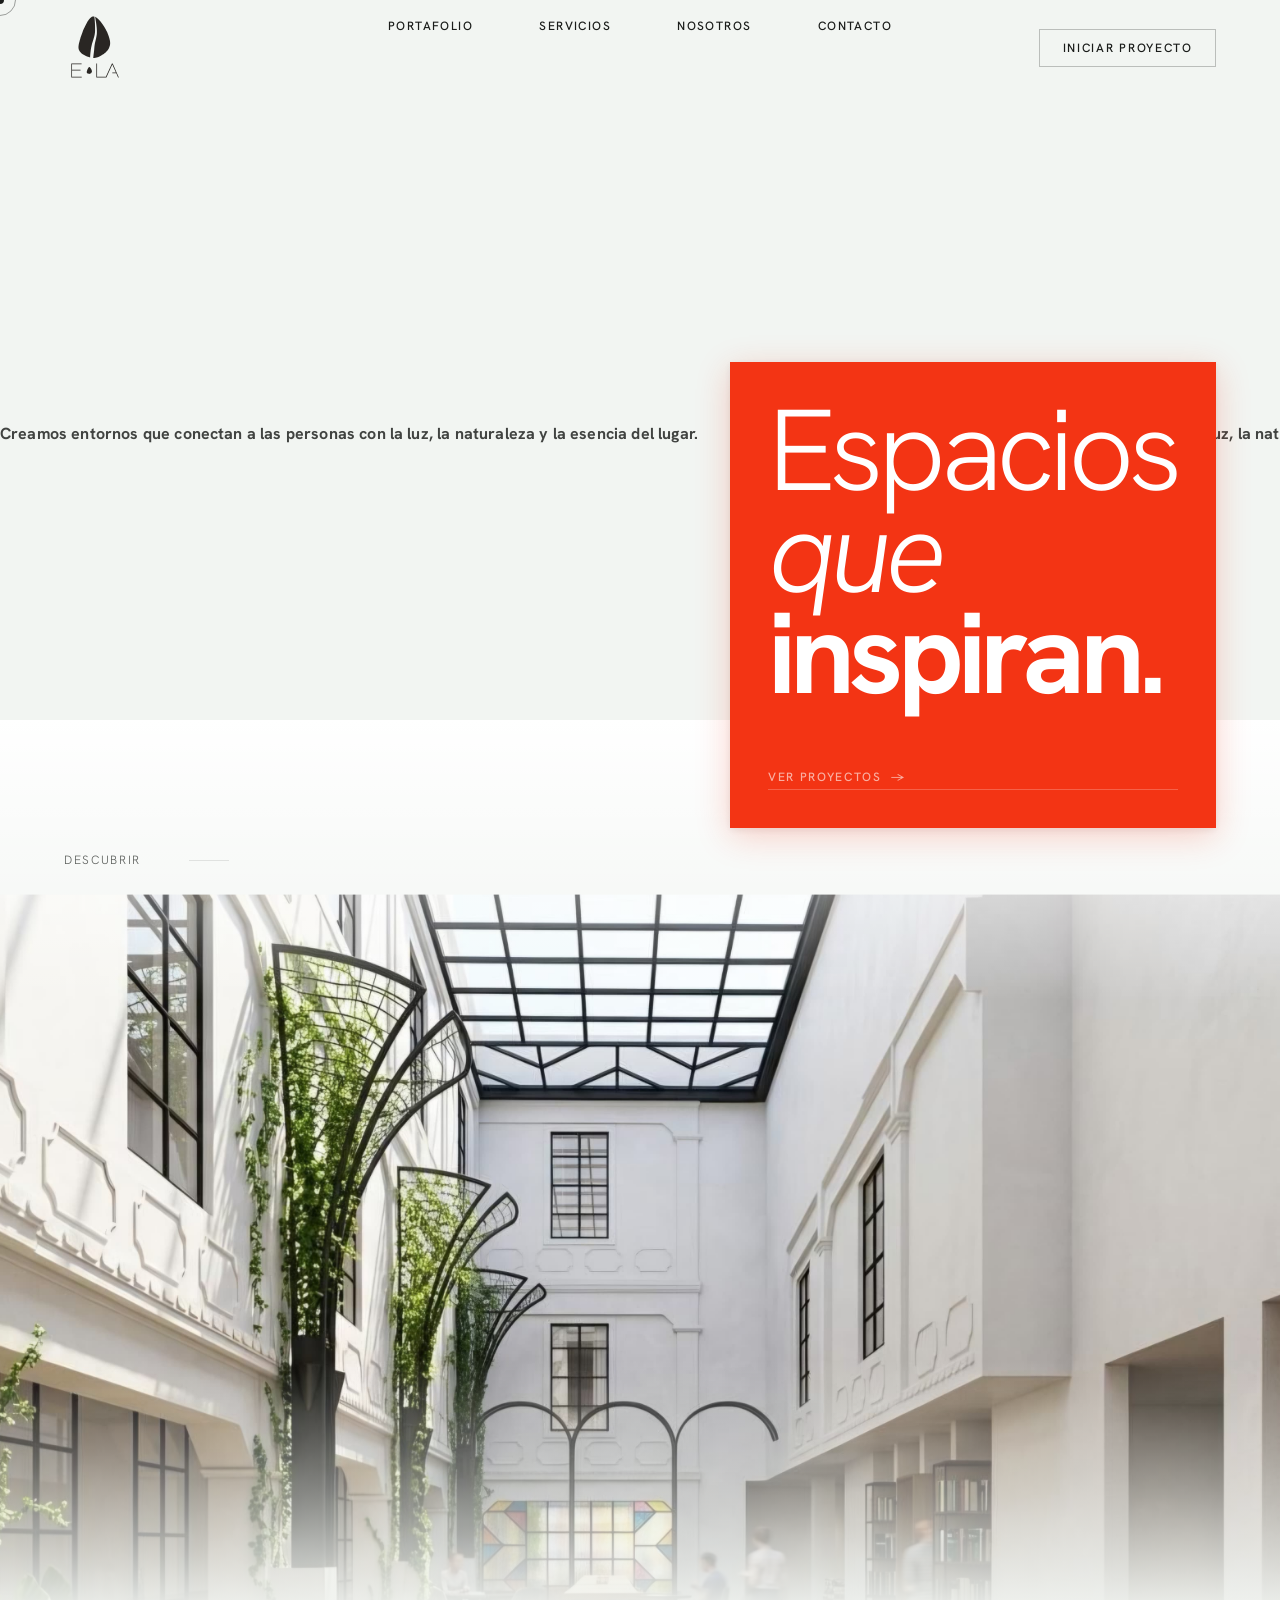
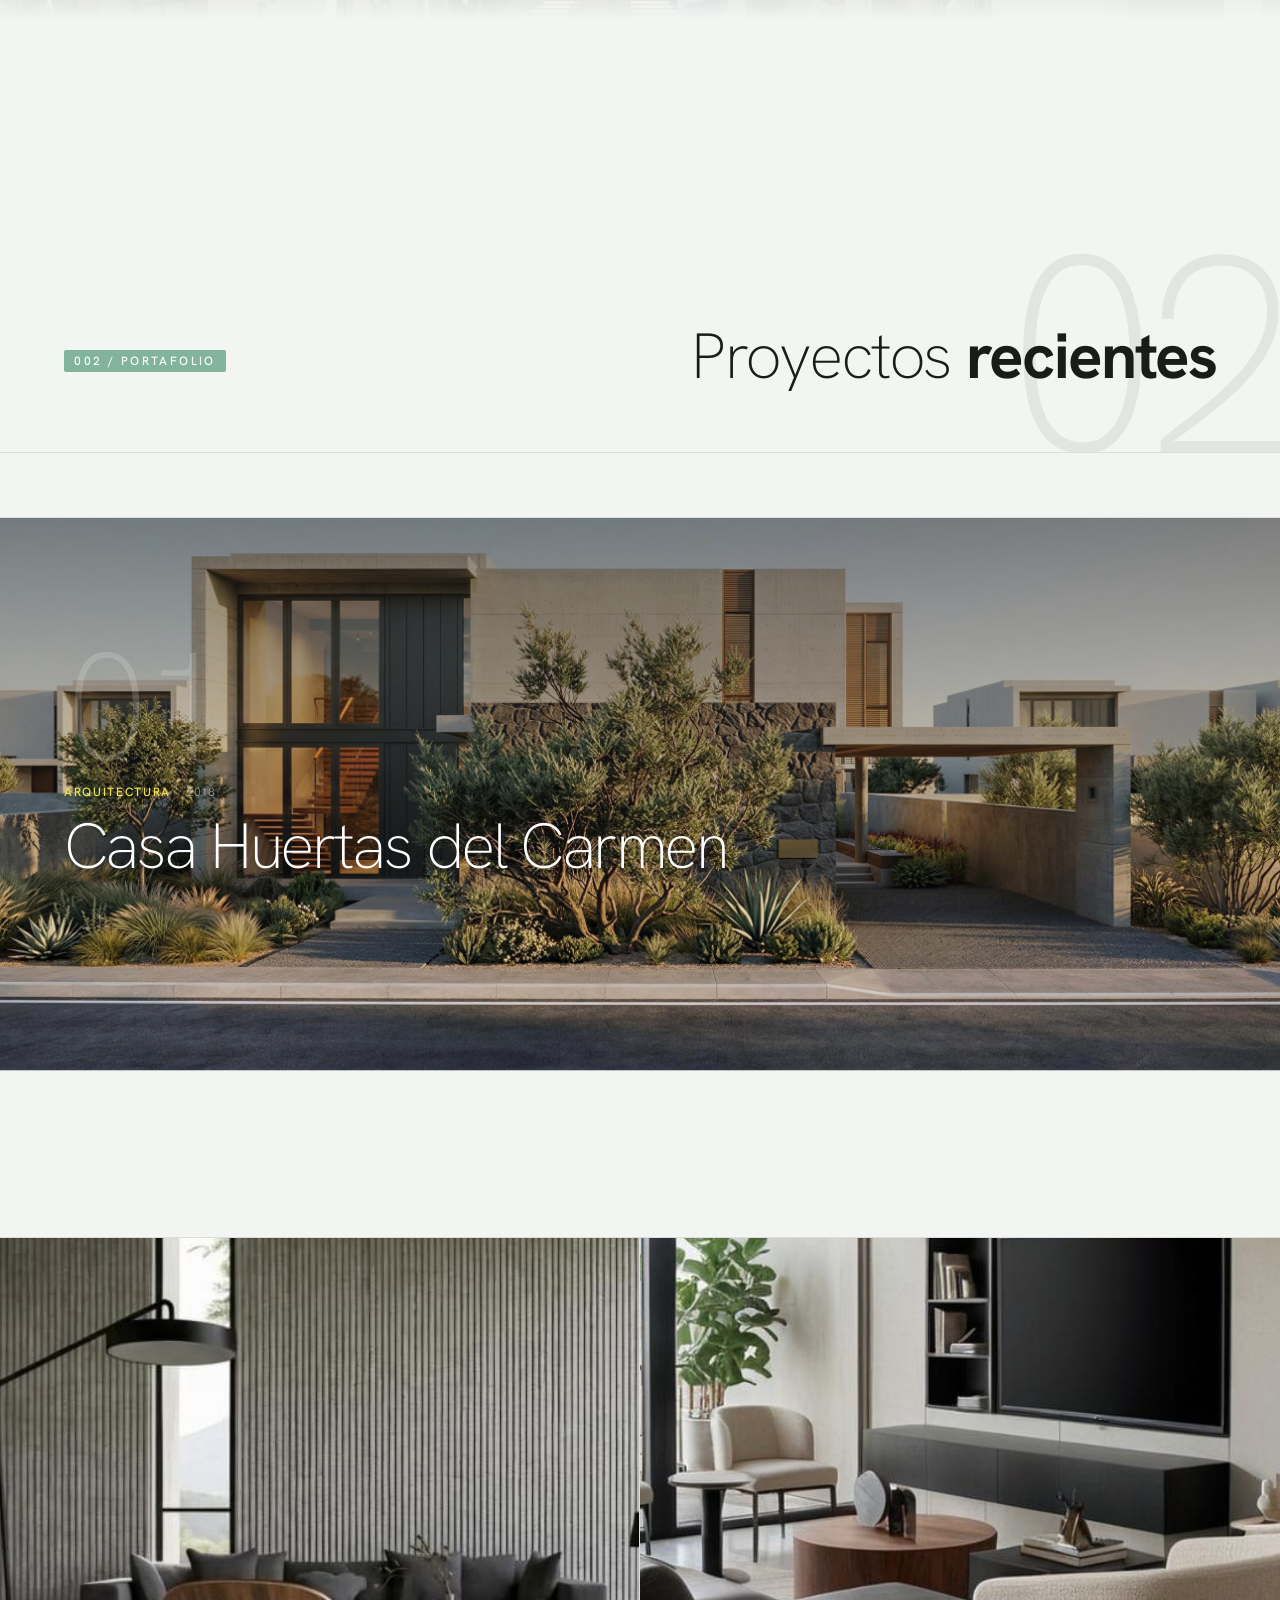
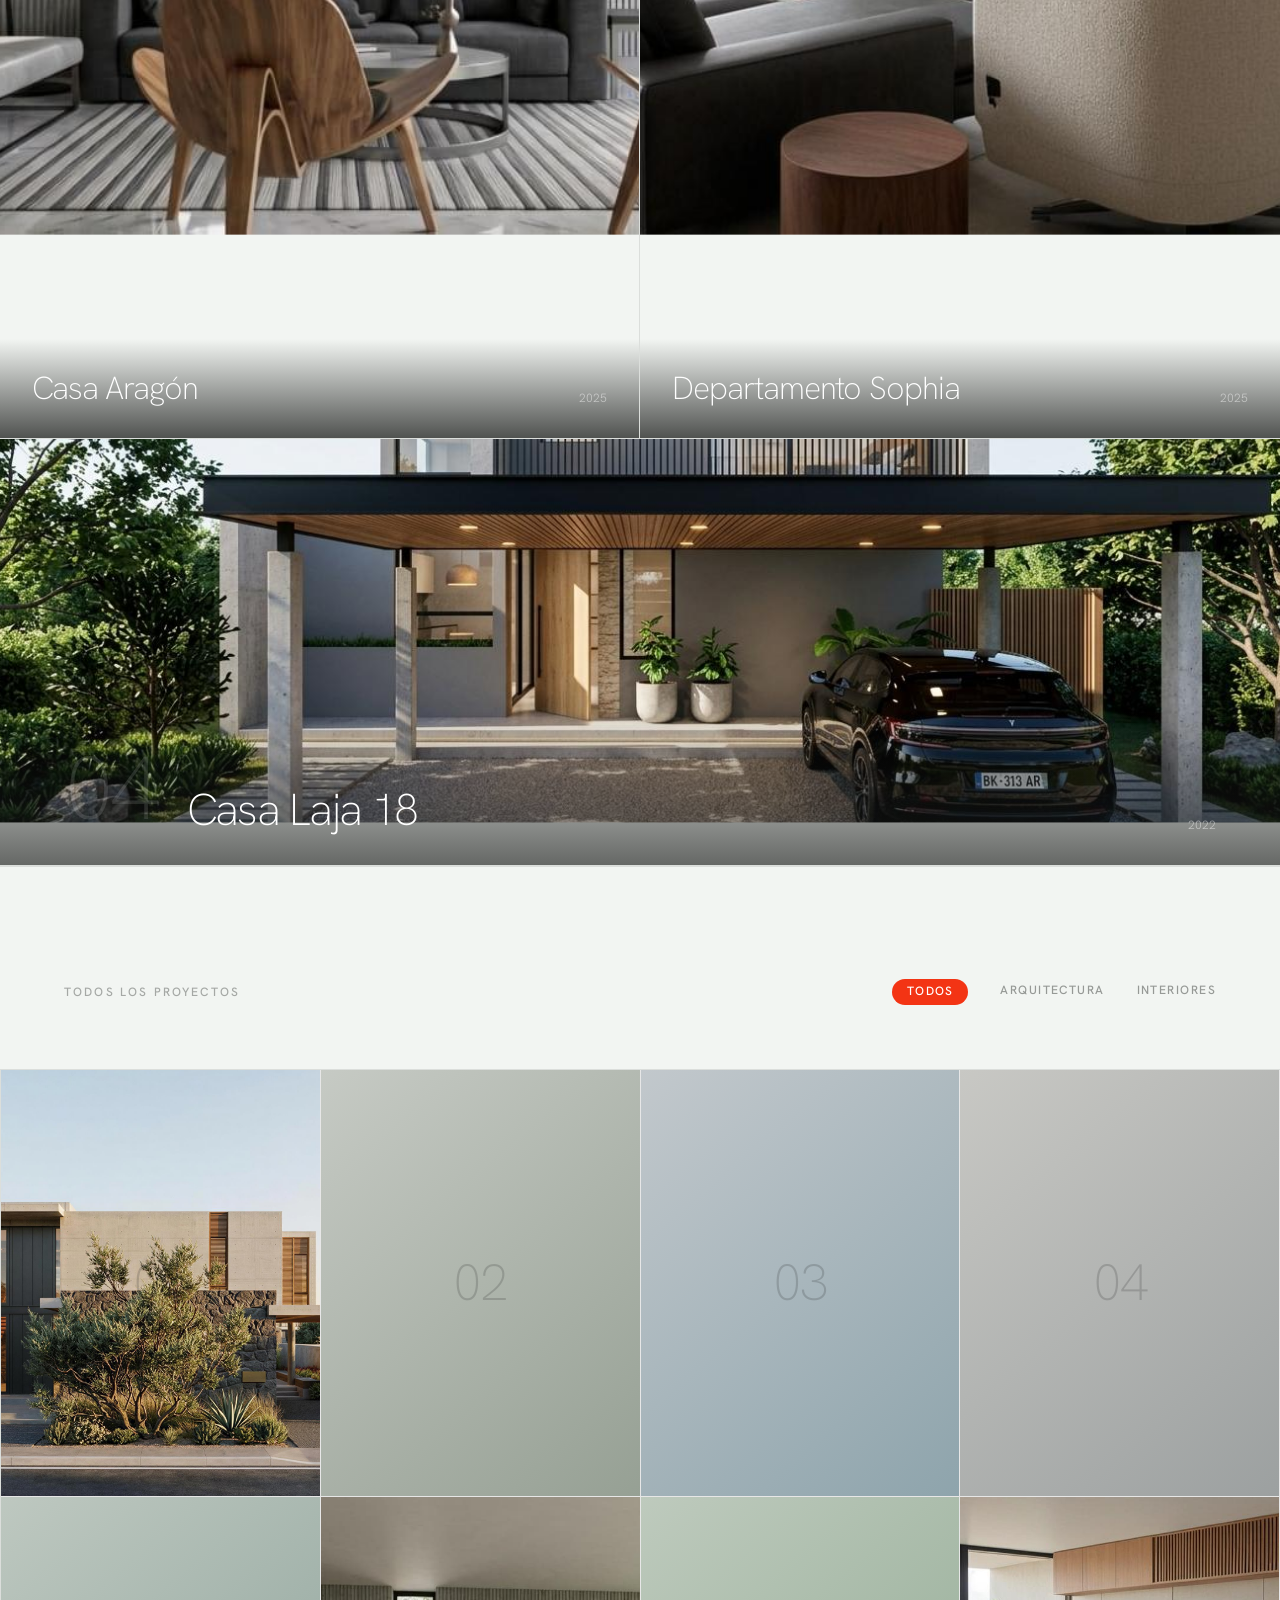
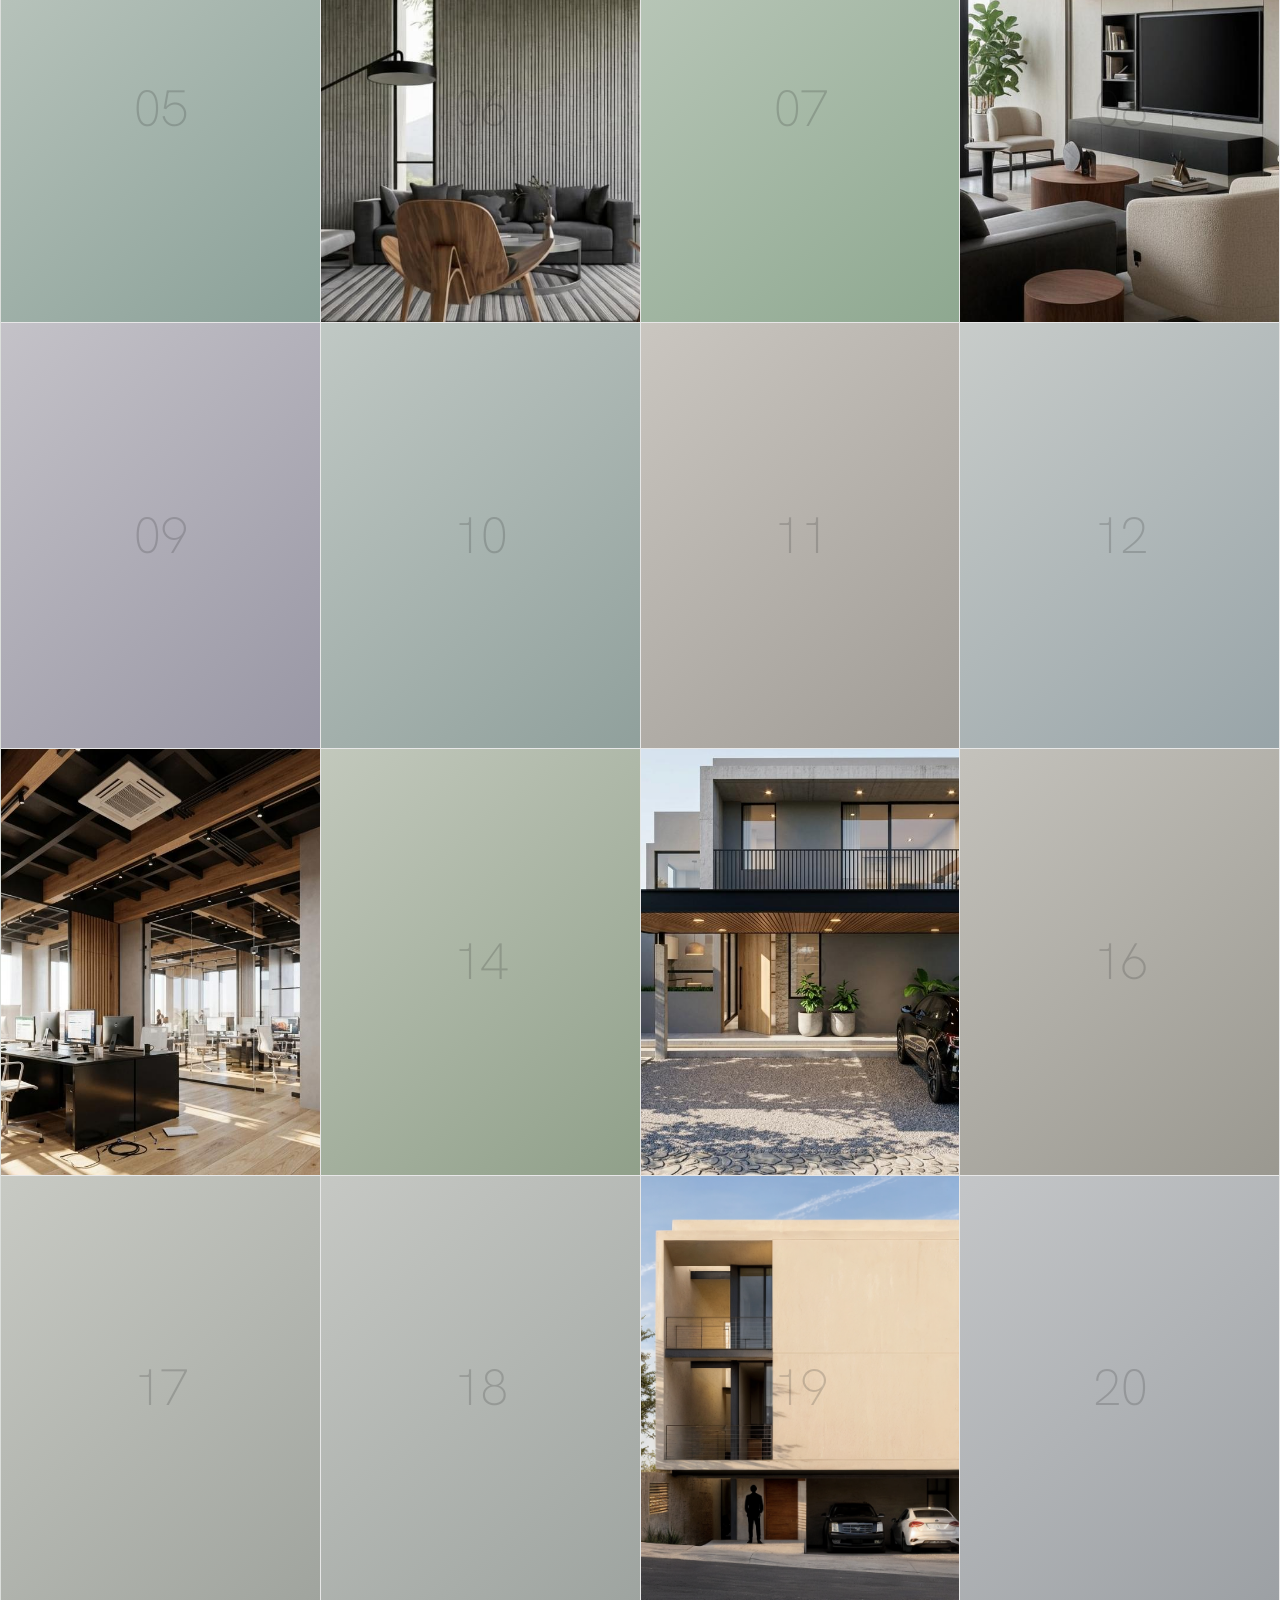
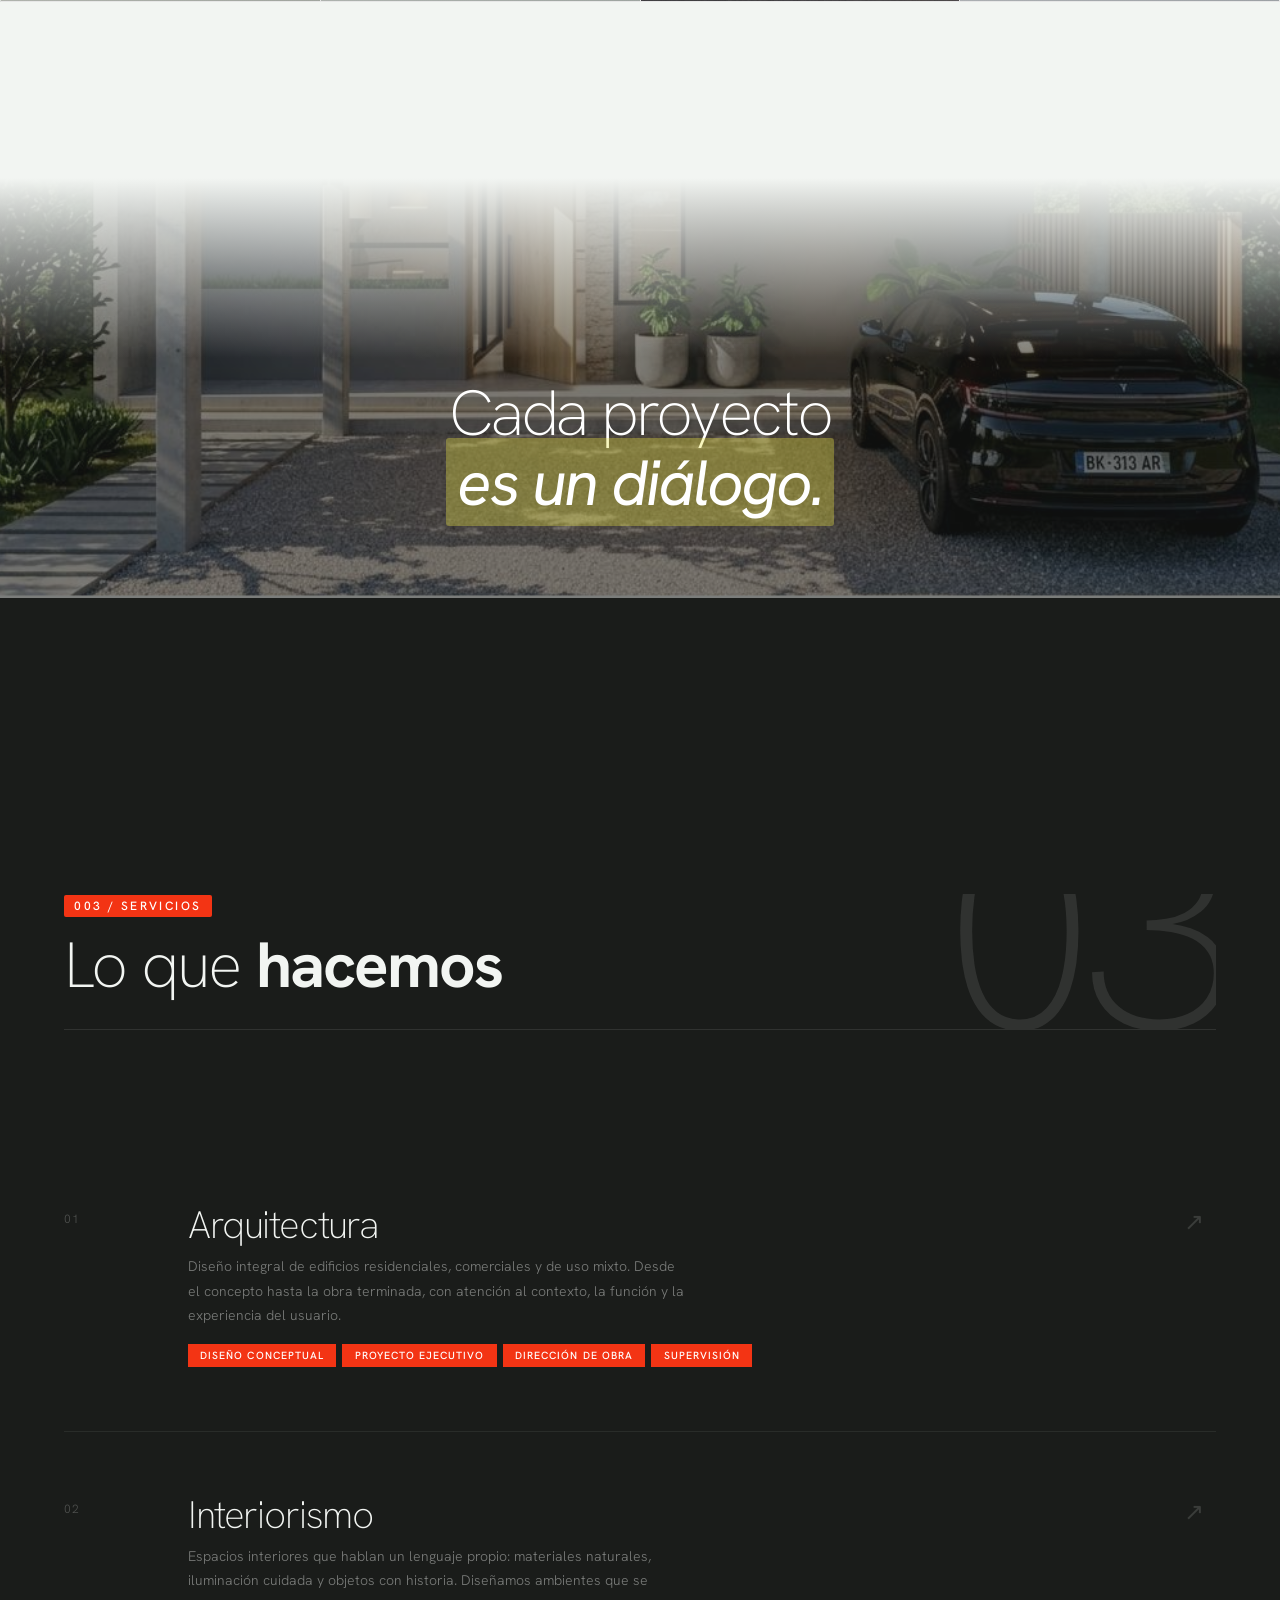
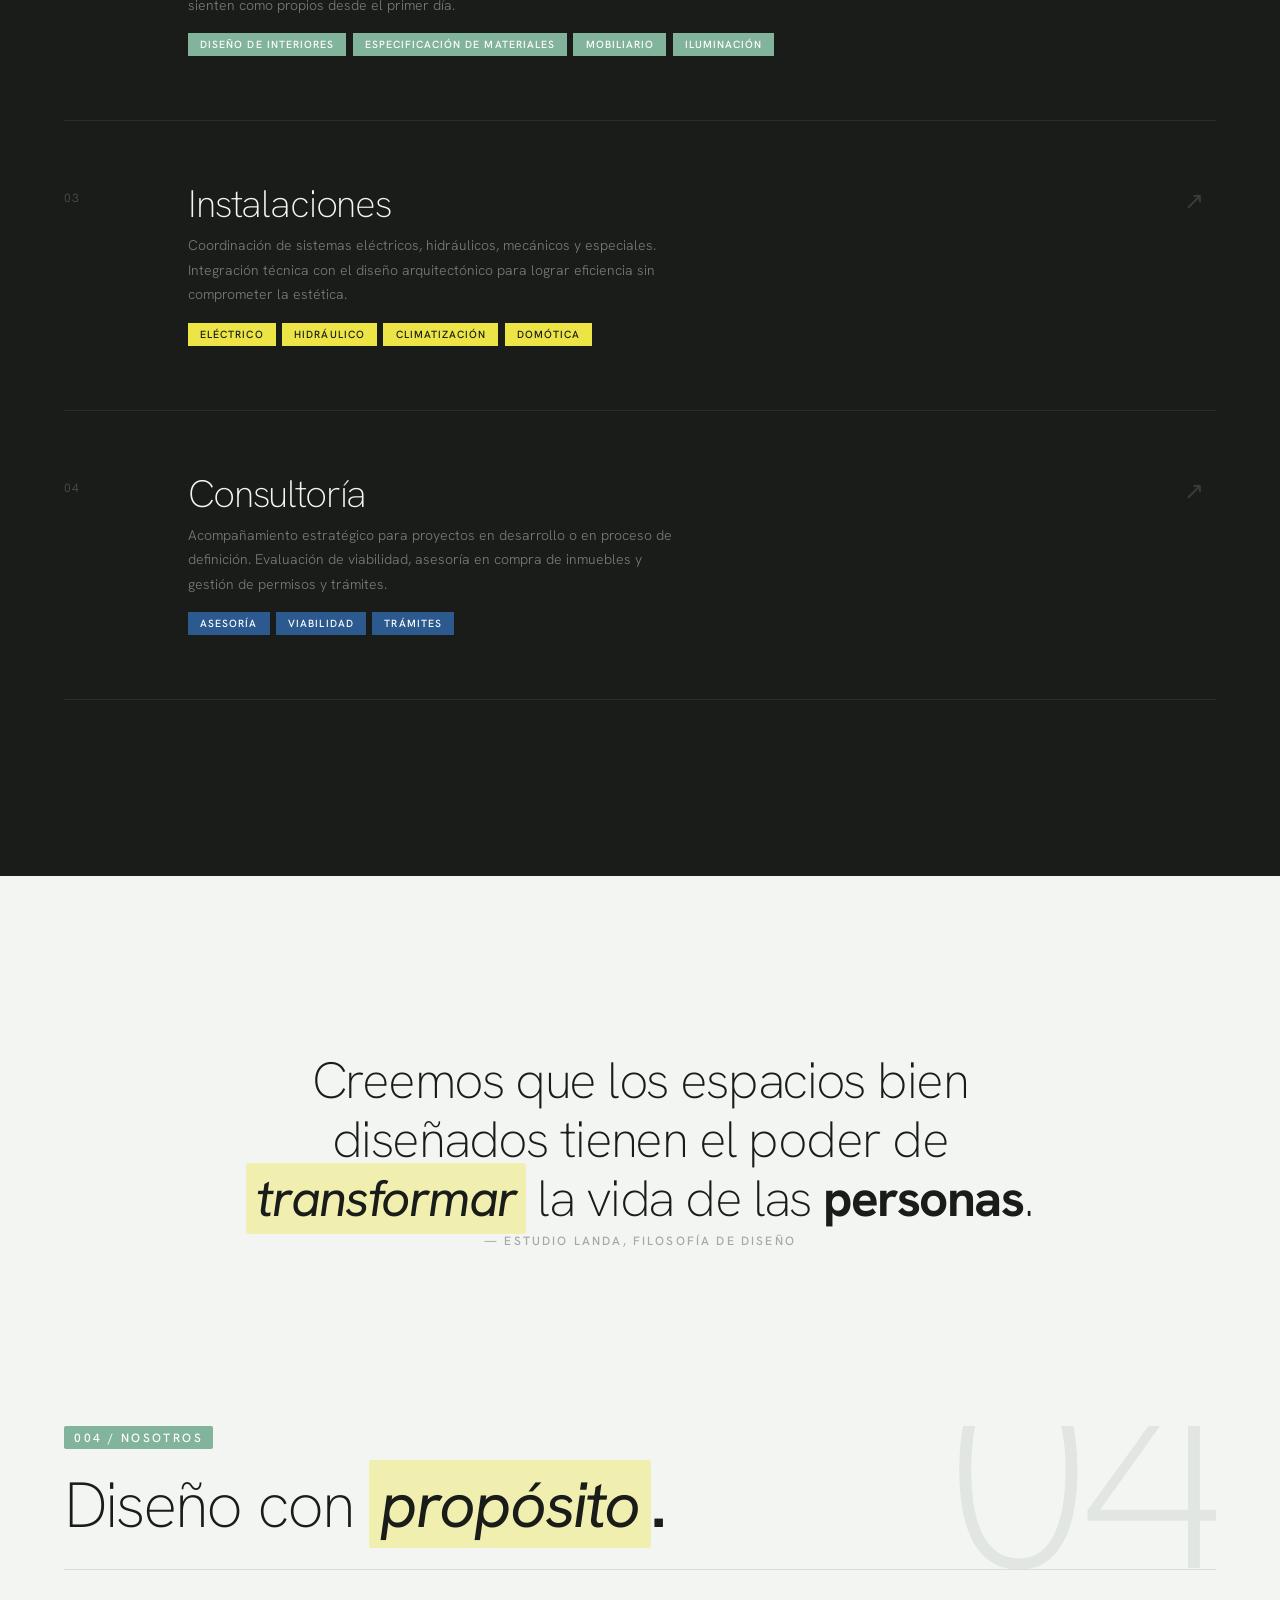
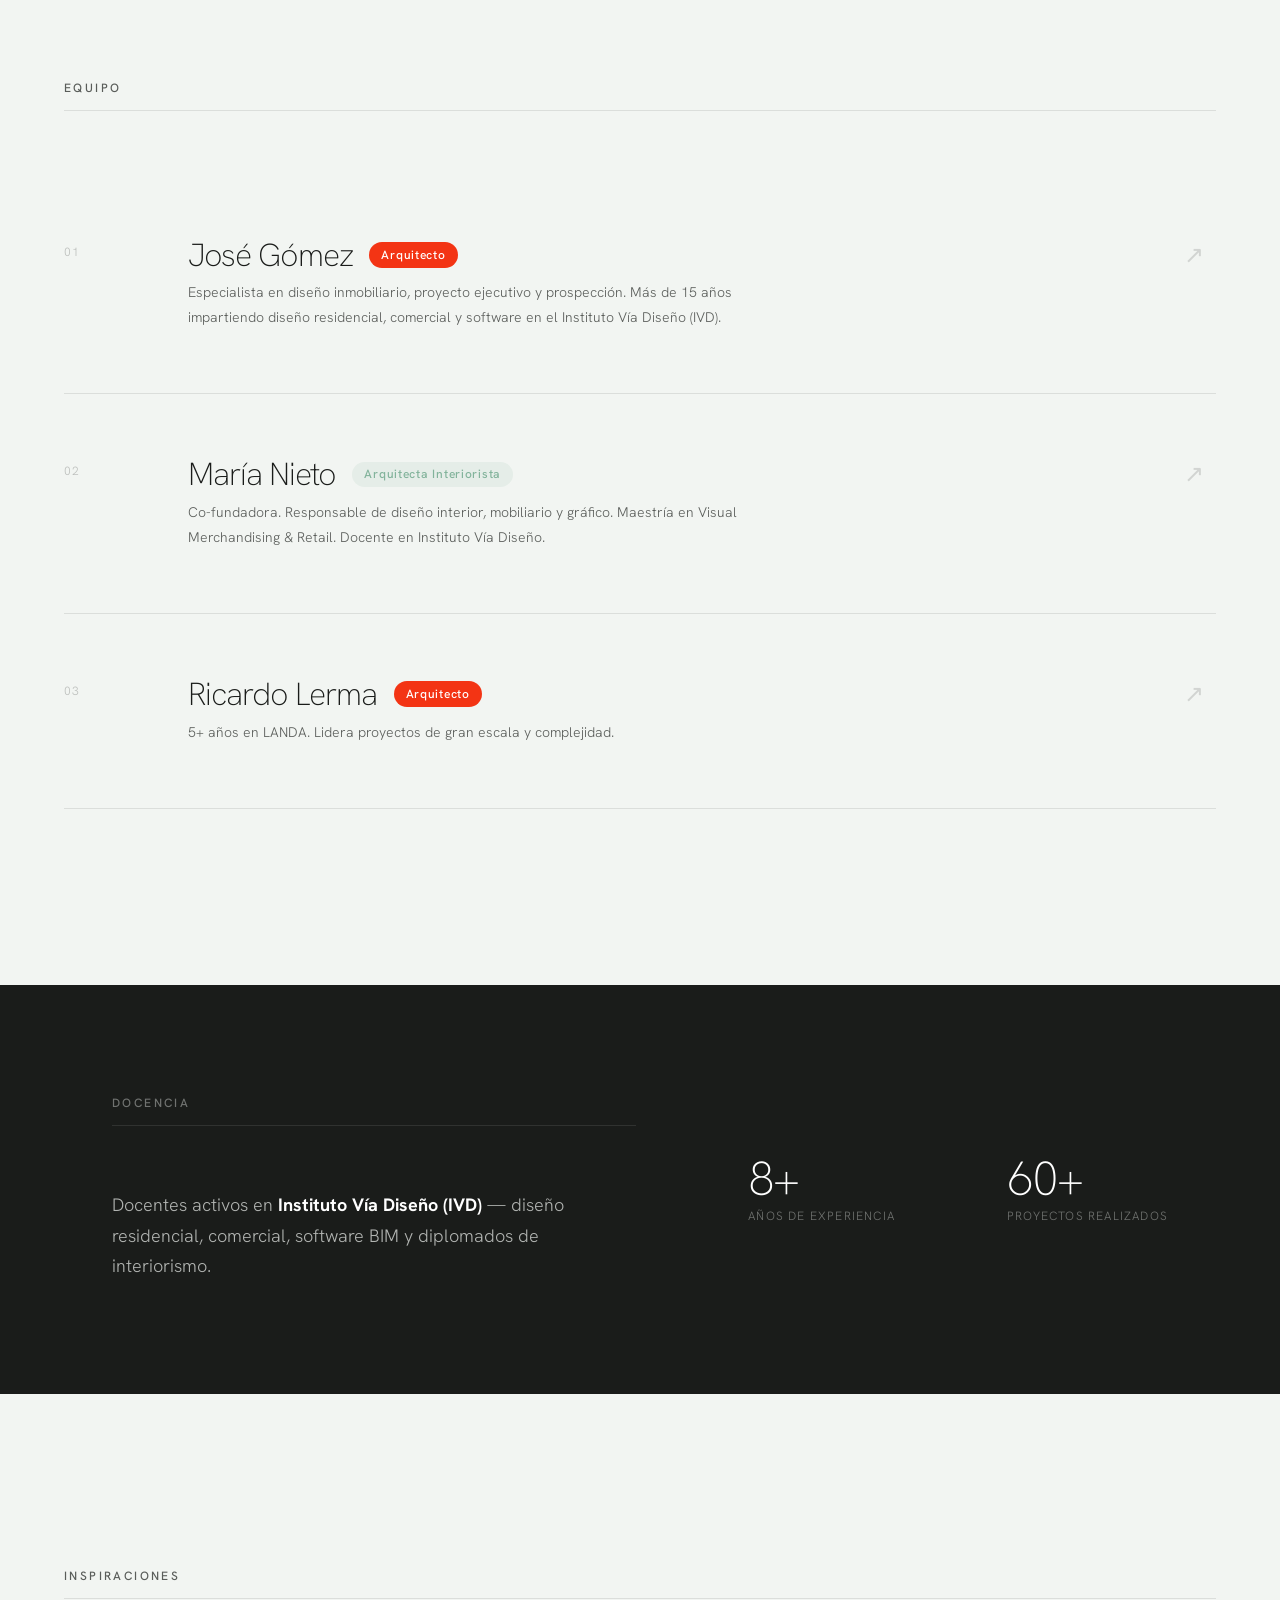
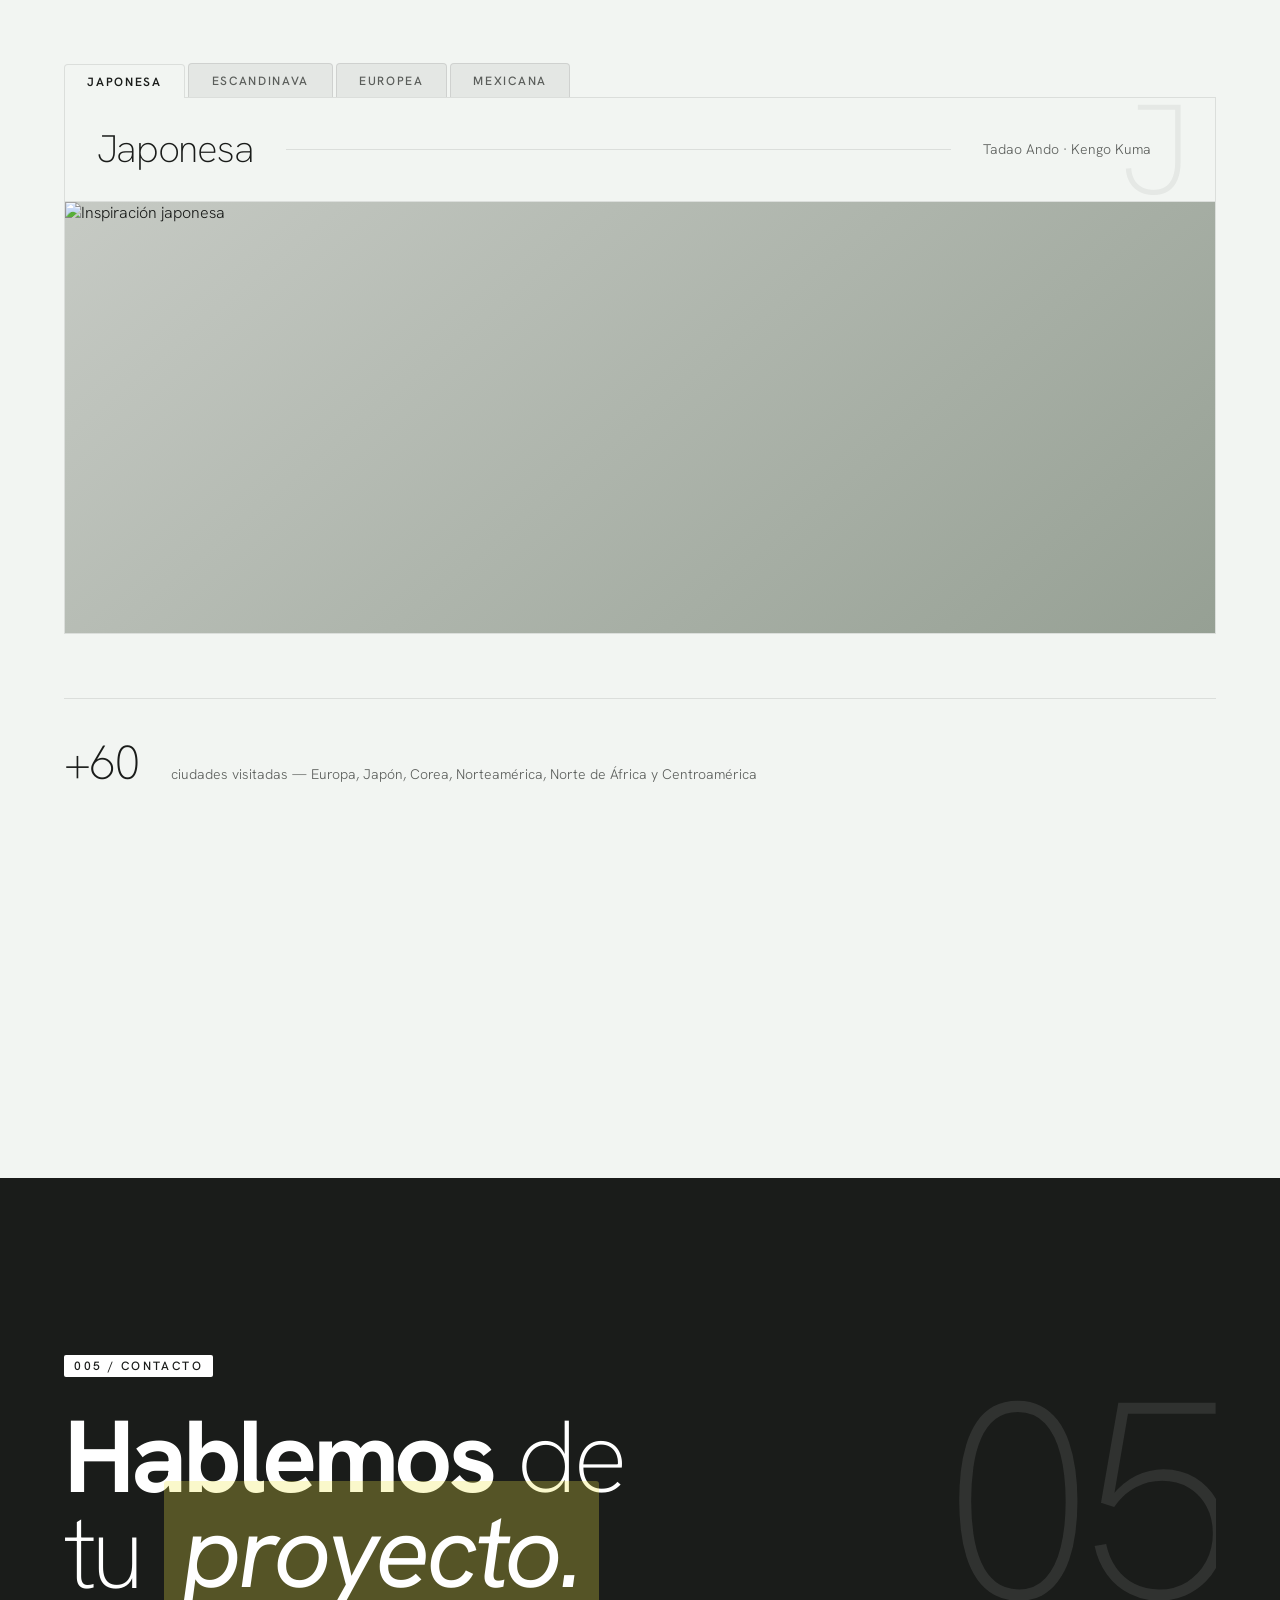
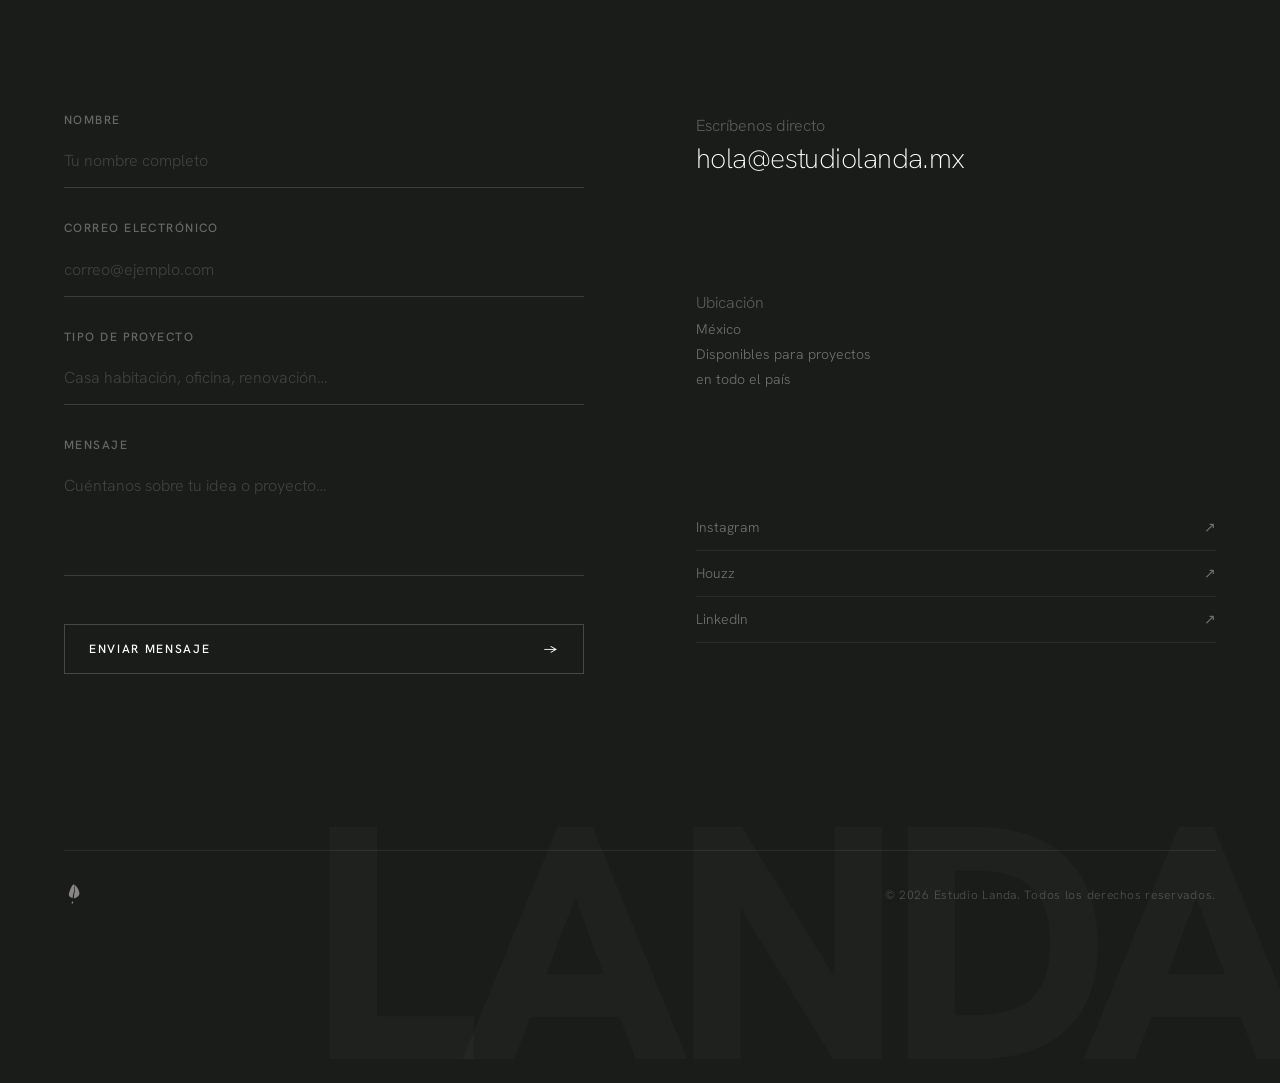
==== index.html @ 199569f7 "Hero: ticker frase + tarjeta editorial, preloader, portafolio 4×4 con lightbox - Hero: frase 'Creamo" ====
<!DOCTYPE html>
<html lang="es">
<head>
  <meta charset="UTF-8">
  <meta name="viewport" content="width=device-width, initial-scale=1.0">
  <title>Estudio Landa — Arquitectura e Interiorismo</title>
  <meta name="description" content="Estudio de arquitectura e interiorismo con enfoque en el diseño contemporáneo, la conexión con la naturaleza y la calidad de los espacios.">

  <!-- Tipografías: Hanken Grotesk (= HK Grotesk) + Cormorant para acentos -->
  <link rel="preconnect" href="https://fonts.googleapis.com">
  <link rel="preconnect" href="https://fonts.gstatic.com" crossorigin>
  <link href="https://fonts.googleapis.com/css2?family=Hanken+Grotesk:ital,wght@0,200;0,300;0,400;0,500;0,600;0,700;0,800;1,200;1,300&family=Cormorant:ital,wght@0,300;0,400;1,300;1,400&display=swap" rel="stylesheet">

  <!-- CSS — módulos independientes -->
  <link rel="stylesheet" href="css/variables.css">
  <link rel="stylesheet" href="css/base.css">
  <link rel="stylesheet" href="css/nav.css">
  <link rel="stylesheet" href="css/hero.css">
  <link rel="stylesheet" href="css/portfolio.css">
  <link rel="stylesheet" href="css/servicios.css">
  <link rel="stylesheet" href="css/nosotros.css">
  <link rel="stylesheet" href="css/intro-visual.css">
  <link rel="stylesheet" href="css/contacto.css">
  <link rel="stylesheet" href="css/preloader.css">

  <!-- GSAP (animaciones) -->
  <script src="https://cdnjs.cloudflare.com/ajax/libs/gsap/3.12.5/gsap.min.js"></script>
  <script src="https://cdnjs.cloudflare.com/ajax/libs/gsap/3.12.5/ScrollTrigger.min.js"></script>
</head>
<body>

<!-- ── Preloader ─────────────────────────────────────────────────────────── -->
<div id="preloader" aria-hidden="true">
  <div class="preloader__icon">
    <!-- Silueta tenue -->
    <svg class="preloader__svg-ghost" viewBox="0 0 554.93 656.02" xmlns="http://www.w3.org/2000/svg">
      <path fill="#ffffff" d="m254.1,537.54c-.39-2.25-.93-3.83-1.78-6.31-1.11-3.24-2.18-5.62-2.48-6.27-.8-1.77-2.86-6.06-6.66-11.43-4.28-6.04-7.18-8.39-8.74-9.53-.78-.57-2.58-1.33-3.39-1.73-.36-.04-.73-.07-1.12-.05-1.93.08-3.39.92-3.87,1.2-1.03.61-1.89,1.4-3.46,3.58-.76,1.05-2.09,2.99-4.16,6.92-.61,1.16-1.66,3.2-2.86,5.85-.28.62-1.17,2.59-2.22,5.26-1.8,4.53-2.9,8.1-3.29,9.37-.56,1.84-.96,3.4-1.76,6.52-.41,1.6-.74,2.94-.94,4.77-.15,1.35-.25,2.36-.06,3.7.05.35.3,2.02,1.34,3.98.23.44,1.24,2.28,3.34,4.1,1.43,1.24,2.84,1.9,5.64,3.22.97.46,3.09,1.42,5.92,2.36.39.13.74.24,1.07.35.9.03,6.15.57,6.36.56,2.59-.17,4.48-.86,6.02-1.43,3.36-1.25,5.65-2.86,7.22-3.99,1-.72,2.66-1.91,4.51-3.83,1.21-1.25,2.47-2.55,3.63-4.65,1.53-2.76,1.95-5.17,2.03-5.66.43-2.66.08-4.7-.29-6.84Z"/>
      <g>
        <path fill="#ffffff" d="m238.96,395.12c.62-9.33,1.33-16.88,1.81-21.59.34-3.32,1.06-10.2,2.23-18.96.91-6.83,1.7-11.95,2.47-16.88,1.21-7.77,1.82-11.66,2.83-17.12,1.16-6.26,2.56-13.71,5.12-23.24,1.04-3.85,2-7.06,2.71-9.36l1.8-6.73,1.45-4.1,1.87-6.3,1.51-4.95,1.8-5.81,3.31-10.15,3.75-12.37,3.44-12.43,2.32-9.26,3.12-15.76.8-5.69,1.04-7.88.8-14.38.16-15.6-.24-18.84-.48-17.22-.71-20.55-.89-12.02-1.2-16.57-1.2-13.89-1.39-15.12c-2.22-.27-4.47-.43-6.82-.33-11.75.48-20.69,5.62-23.61,7.34-6.27,3.7-11.5,8.51-21.09,21.82-4.63,6.42-12.73,18.24-25.36,42.22-3.72,7.06-10.12,19.51-17.44,35.66-1.71,3.76-7.11,15.78-13.57,32.08-10.95,27.65-17.71,49.39-20.07,57.13-3.41,11.21-5.86,20.73-10.75,39.77-2.51,9.75-4.52,17.95-5.72,29.07-.89,8.24-1.52,14.38-.36,22.55.3,2.13,1.85,12.34,8.14,24.27,1.43,2.71,7.54,13.92,20.34,24.99,8.73,7.55,17.29,11.59,34.42,19.67,5.91,2.79,18.86,8.68,36.13,14.36,2.38.78,4.51,1.48,6.54,2.13.24-7.16.58-13.88.98-19.97Z"/>
        <path fill="#ffffff" d="m417.81,257.44c-2.37-13.72-5.68-23.36-10.86-38.47-6.77-19.75-13.32-34.28-15.13-38.24-4.91-10.77-17.43-36.94-40.62-69.72-26.08-36.86-43.8-51.2-53.32-58.12-4.77-3.46-9.56-6.53-14.53-8.94l1.56,8.64c2.94,16.23,5.17,30.11,6.81,40.85,3.79,24.91,5.21,38.61,5.6,42.5.78,7.73,1.61,17.29,2.05,28.01.11,2.79.36,9.69.3,18.23-.03,4.23-.12,6.95-.18,8.44-.24,5.99-.63,10.4-.72,11.38-.22,2.44-.61,6.15-1.27,10.64-.5,3.43-.96,5.9-1.87,10.83-.56,3.04-1.35,7.27-2.47,12.54-.93,4.37-1.48,6.57-2.65,11.56-1.16,4.95-.79,3.51-4.52,20-3.25,14.38-3.56,15.58-4.34,19.63-1.1,5.69-1.88,10.53-2.41,14.01-.54,3.53-1.18,8.18-1.87,14.25-1.14,10.14-1.41,15.73-2.05,23.73-.62,7.78-1.56,15.85-3.43,31.99-1.3,11.2-1.84,14.97-3.43,28.56-.16,1.38-.56,4.8-1.14,9.42-.47,3.76-.9,6.99-1.24,9.48,5.52.17,9.38-.05,10.68-.13,15.82-1.06,27.3-5.24,36.71-8.74,20.51-7.64,34.47-17.46,44.06-24.32,6.12-4.37,16.2-11.64,27.53-23.37,7.36-7.61,15.05-15.58,22.15-28.34,9.36-16.82,11.89-31.56,12.37-34.53,2.63-16.21.48-28.67-1.78-41.74Z"/>
      </g>
      <g>
        <path fill="#ffffff" d="m66.6,595.78v-126.93h93.81v6.18h-87.25v51.49h77.32v5.99h-77.32v57.1h88.18v6.18h-94.73Z"/>
        <polygon fill="#ffffff" points="499.99 595.78 443.81 468.85 436.9 468.85 381.33 589.61 301.36 589.61 301.36 468.85 294.61 468.85 294.61 595.78 378.48 595.78 381.48 595.78 386.34 595.78 404.89 554.97 440.44 478.21 472.76 551 440.44 551 440.44 558.94 476.29 558.94 492.69 595.78 499.99 595.78"/>
      </g>
    </svg>
    <!-- Relleno animado de abajo hacia arriba -->
    <svg class="preloader__svg-fill" viewBox="0 0 554.93 656.02" xmlns="http://www.w3.org/2000/svg">
      <path fill="#ffffff" d="m254.1,537.54c-.39-2.25-.93-3.83-1.78-6.31-1.11-3.24-2.18-5.62-2.48-6.27-.8-1.77-2.86-6.06-6.66-11.43-4.28-6.04-7.18-8.39-8.74-9.53-.78-.57-2.58-1.33-3.39-1.73-.36-.04-.73-.07-1.12-.05-1.93.08-3.39.92-3.87,1.2-1.03.61-1.89,1.4-3.46,3.58-.76,1.05-2.09,2.99-4.16,6.92-.61,1.16-1.66,3.2-2.86,5.85-.28.62-1.17,2.59-2.22,5.26-1.8,4.53-2.9,8.1-3.29,9.37-.56,1.84-.96,3.4-1.76,6.52-.41,1.6-.74,2.94-.94,4.77-.15,1.35-.25,2.36-.06,3.7.05.35.3,2.02,1.34,3.98.23.44,1.24,2.28,3.34,4.1,1.43,1.24,2.84,1.9,5.64,3.22.97.46,3.09,1.42,5.92,2.36.39.13.74.24,1.07.35.9.03,6.15.57,6.36.56,2.59-.17,4.48-.86,6.02-1.43,3.36-1.25,5.65-2.86,7.22-3.99,1-.72,2.66-1.91,4.51-3.83,1.21-1.25,2.47-2.55,3.63-4.65,1.53-2.76,1.95-5.17,2.03-5.66.43-2.66.08-4.7-.29-6.84Z"/>
      <g>
        <path fill="#ffffff" d="m238.96,395.12c.62-9.33,1.33-16.88,1.81-21.59.34-3.32,1.06-10.2,2.23-18.96.91-6.83,1.7-11.95,2.47-16.88,1.21-7.77,1.82-11.66,2.83-17.12,1.16-6.26,2.56-13.71,5.12-23.24,1.04-3.85,2-7.06,2.71-9.36l1.8-6.73,1.45-4.1,1.87-6.3,1.51-4.95,1.8-5.81,3.31-10.15,3.75-12.37,3.44-12.43,2.32-9.26,3.12-15.76.8-5.69,1.04-7.88.8-14.38.16-15.6-.24-18.84-.48-17.22-.71-20.55-.89-12.02-1.2-16.57-1.2-13.89-1.39-15.12c-2.22-.27-4.47-.43-6.82-.33-11.75.48-20.69,5.62-23.61,7.34-6.27,3.7-11.5,8.51-21.09,21.82-4.63,6.42-12.73,18.24-25.36,42.22-3.72,7.06-10.12,19.51-17.44,35.66-1.71,3.76-7.11,15.78-13.57,32.08-10.95,27.65-17.71,49.39-20.07,57.13-3.41,11.21-5.86,20.73-10.75,39.77-2.51,9.75-4.52,17.95-5.72,29.07-.89,8.24-1.52,14.38-.36,22.55.3,2.13,1.85,12.34,8.14,24.27,1.43,2.71,7.54,13.92,20.34,24.99,8.73,7.55,17.29,11.59,34.42,19.67,5.91,2.79,18.86,8.68,36.13,14.36,2.38.78,4.51,1.48,6.54,2.13.24-7.16.58-13.88.98-19.97Z"/>
        <path fill="#ffffff" d="m417.81,257.44c-2.37-13.72-5.68-23.36-10.86-38.47-6.77-19.75-13.32-34.28-15.13-38.24-4.91-10.77-17.43-36.94-40.62-69.72-26.08-36.86-43.8-51.2-53.32-58.12-4.77-3.46-9.56-6.53-14.53-8.94l1.56,8.64c2.94,16.23,5.17,30.11,6.81,40.85,3.79,24.91,5.21,38.61,5.6,42.5.78,7.73,1.61,17.29,2.05,28.01.11,2.79.36,9.69.3,18.23-.03,4.23-.12,6.95-.18,8.44-.24,5.99-.63,10.4-.72,11.38-.22,2.44-.61,6.15-1.27,10.64-.5,3.43-.96,5.9-1.87,10.83-.56,3.04-1.35,7.27-2.47,12.54-.93,4.37-1.48,6.57-2.65,11.56-1.16,4.95-.79,3.51-4.52,20-3.25,14.38-3.56,15.58-4.34,19.63-1.1,5.69-1.88,10.53-2.41,14.01-.54,3.53-1.18,8.18-1.87,14.25-1.14,10.14-1.41,15.73-2.05,23.73-.62,7.78-1.56,15.85-3.43,31.99-1.3,11.2-1.84,14.97-3.43,28.56-.16,1.38-.56,4.8-1.14,9.42-.47,3.76-.9,6.99-1.24,9.48,5.52.17,9.38-.05,10.68-.13,15.82-1.06,27.3-5.24,36.71-8.74,20.51-7.64,34.47-17.46,44.06-24.32,6.12-4.37,16.2-11.64,27.53-23.37,7.36-7.61,15.05-15.58,22.15-28.34,9.36-16.82,11.89-31.56,12.37-34.53,2.63-16.21.48-28.67-1.78-41.74Z"/>
      </g>
      <g>
        <path fill="#ffffff" d="m66.6,595.78v-126.93h93.81v6.18h-87.25v51.49h77.32v5.99h-77.32v57.1h88.18v6.18h-94.73Z"/>
        <polygon fill="#ffffff" points="499.99 595.78 443.81 468.85 436.9 468.85 381.33 589.61 301.36 589.61 301.36 468.85 294.61 468.85 294.61 595.78 378.48 595.78 381.48 595.78 386.34 595.78 404.89 554.97 440.44 478.21 472.76 551 440.44 551 440.44 558.94 476.29 558.94 492.69 595.78 499.99 595.78"/>
      </g>
    </svg>
  </div>
</div>

  <!-- ── CURSOR PERSONALIZADO ──────────────────────────────────────────── -->
  <div class="cursor" id="cursor"></div>
  <div class="cursor-follower" id="cursor-follower"></div>

  <!-- ══════════════════════════════════════════════════════════════════════
       MÓDULO 1: NAVEGACIÓN  →  editar en css/nav.css  |  js/nav.js
  ══════════════════════════════════════════════════════════════════════ -->
  <nav class="nav" id="nav">

    <a href="#" class="nav__logo" aria-label="Estudio Landa">
      <!-- Logo LANDA — versión compacta (ícono E-LA) -->
      <svg viewBox="0 0 554.93 656.02" xmlns="http://www.w3.org/2000/svg" aria-hidden="true">
        <path fill="#292623" d="m254.1,537.54c-.39-2.25-.93-3.83-1.78-6.31-1.11-3.24-2.18-5.62-2.48-6.27-.8-1.77-2.86-6.06-6.66-11.43-4.28-6.04-7.18-8.39-8.74-9.53-.78-.57-2.58-1.33-3.39-1.73-.36-.04-.73-.07-1.12-.05-1.93.08-3.39.92-3.87,1.2-1.03.61-1.89,1.4-3.46,3.58-.76,1.05-2.09,2.99-4.16,6.92-.61,1.16-1.66,3.2-2.86,5.85-.28.62-1.17,2.59-2.22,5.26-1.8,4.53-2.9,8.1-3.29,9.37-.56,1.84-.96,3.4-1.76,6.52-.41,1.6-.74,2.94-.94,4.77-.15,1.35-.25,2.36-.06,3.7.05.35.3,2.02,1.34,3.98.23.44,1.24,2.28,3.34,4.1,1.43,1.24,2.84,1.9,5.64,3.22.97.46,3.09,1.42,5.92,2.36.39.13.74.24,1.07.35.9.03,6.15.57,6.36.56,2.59-.17,4.48-.86,6.02-1.43,3.36-1.25,5.65-2.86,7.22-3.99,1-.72,2.66-1.91,4.51-3.83,1.21-1.25,2.47-2.55,3.63-4.65,1.53-2.76,1.95-5.17,2.03-5.66.43-2.66.08-4.7-.29-6.84Z"/>
        <g>
          <path fill="#292623" d="m238.96,395.12c.62-9.33,1.33-16.88,1.81-21.59.34-3.32,1.06-10.2,2.23-18.96.91-6.83,1.7-11.95,2.47-16.88,1.21-7.77,1.82-11.66,2.83-17.12,1.16-6.26,2.56-13.71,5.12-23.24,1.04-3.85,2-7.06,2.71-9.36l1.8-6.73,1.45-4.1,1.87-6.3,1.51-4.95,1.8-5.81,3.31-10.15,3.75-12.37,3.44-12.43,2.32-9.26,3.12-15.76.8-5.69,1.04-7.88.8-14.38.16-15.6-.24-18.84-.48-17.22-.71-20.55-.89-12.02-1.2-16.57-1.2-13.89-1.39-15.12c-2.22-.27-4.47-.43-6.82-.33-11.75.48-20.69,5.62-23.61,7.34-6.27,3.7-11.5,8.51-21.09,21.82-4.63,6.42-12.73,18.24-25.36,42.22-3.72,7.06-10.12,19.51-17.44,35.66-1.71,3.76-7.11,15.78-13.57,32.08-10.95,27.65-17.71,49.39-20.07,57.13-3.41,11.21-5.86,20.73-10.75,39.77-2.51,9.75-4.52,17.95-5.72,29.07-.89,8.24-1.52,14.38-.36,22.55.3,2.13,1.85,12.34,8.14,24.27,1.43,2.71,7.54,13.92,20.34,24.99,8.73,7.55,17.29,11.59,34.42,19.67,5.91,2.79,18.86,8.68,36.13,14.36,2.38.78,4.51,1.48,6.54,2.13.24-7.16.58-13.88.98-19.97Z"/>
          <path fill="#292623" d="m417.81,257.44c-2.37-13.72-5.68-23.36-10.86-38.47-6.77-19.75-13.32-34.28-15.13-38.24-4.91-10.77-17.43-36.94-40.62-69.72-26.08-36.86-43.8-51.2-53.32-58.12-4.77-3.46-9.56-6.53-14.53-8.94l1.56,8.64c2.94,16.23,5.17,30.11,6.81,40.85,3.79,24.91,5.21,38.61,5.6,42.5.78,7.73,1.61,17.29,2.05,28.01.11,2.79.36,9.69.3,18.23-.03,4.23-.12,6.95-.18,8.44-.24,5.99-.63,10.4-.72,11.38-.22,2.44-.61,6.15-1.27,10.64-.5,3.43-.96,5.9-1.87,10.83-.56,3.04-1.35,7.27-2.47,12.54-.93,4.37-1.48,6.57-2.65,11.56-1.16,4.95-.79,3.51-4.52,20-3.25,14.38-3.56,15.58-4.34,19.63-1.1,5.69-1.88,10.53-2.41,14.01-.54,3.53-1.18,8.18-1.87,14.25-1.14,10.14-1.41,15.73-2.05,23.73-.62,7.78-1.56,15.85-3.43,31.99-1.3,11.2-1.84,14.97-3.43,28.56-.16,1.38-.56,4.8-1.14,9.42-.47,3.76-.9,6.99-1.24,9.48,5.52.17,9.38-.05,10.68-.13,15.82-1.06,27.3-5.24,36.71-8.74,20.51-7.64,34.47-17.46,44.06-24.32,6.12-4.37,16.2-11.64,27.53-23.37,7.36-7.61,15.05-15.58,22.15-28.34,9.36-16.82,11.89-31.56,12.37-34.53,2.63-16.21.48-28.67-1.78-41.74Z"/>
        </g>
        <g>
          <path fill="#292623" d="m66.6,595.78v-126.93h93.81v6.18h-87.25v51.49h77.32v5.99h-77.32v57.1h88.18v6.18h-94.73Z"/>
          <polygon fill="#292623" points="499.99 595.78 443.81 468.85 436.9 468.85 381.33 589.61 301.36 589.61 301.36 468.85 294.61 468.85 294.61 595.78 378.48 595.78 381.48 595.78 386.34 595.78 404.89 554.97 440.44 478.21 472.76 551 440.44 551 440.44 558.94 476.29 558.94 492.69 595.78 499.99 595.78"/>
        </g>
      </svg>
    </a>

    <ul class="nav__links">
      <li><a href="#portafolio" class="nav__link">Portafolio</a></li>
      <li><a href="#servicios"  class="nav__link">Servicios</a></li>
      <li><a href="#nosotros"   class="nav__link">Nosotros</a></li>
      <li><a href="#contacto"   class="nav__link">Contacto</a></li>
    </ul>

    <a href="#contacto" class="nav__cta">Iniciar proyecto</a>

    <button class="nav__menu-btn" id="menu-btn" aria-label="Abrir menú">
      <span></span>
      <span></span>
    </button>
  </nav>

  <!-- Menú mobile overlay -->
  <div class="nav__mobile" id="mobile-nav" role="dialog" aria-label="Menú principal">
    <ul class="nav__mobile-links">
      <li><a href="#portafolio" class="nav__mobile-link">Portafolio</a></li>
      <li><a href="#servicios"  class="nav__mobile-link">Servicios</a></li>
      <li><a href="#nosotros"   class="nav__mobile-link">Nosotros</a></li>
      <li><a href="#contacto"   class="nav__mobile-link">Contacto</a></li>
    </ul>
  </div>

  <!-- ══════════════════════════════════════════════════════════════════════
       MÓDULO 2: HERO  →  editar en css/hero.css
  ══════════════════════════════════════════════════════════════════════ -->
  <section class="hero hero--editorial" id="hero">

    <!-- Barra de navegación -->
    <div class="hero__eyebrow">
      <a href="#portafolio" class="hero__eyebrow-link">Portafolio</a>
      <a href="#servicios"  class="hero__eyebrow-link">Servicios</a>
      <a href="#nosotros"   class="hero__eyebrow-link">Nosotros</a>
      <a href="#contacto"   class="hero__eyebrow-link">Contacto</a>
    </div>

    <!-- Ticker de frase — ancho completo -->
    <div class="hero__phrase-ticker" aria-hidden="true">
      <div class="hero__phrase-track">
        <span>Creamos entornos que conectan a las personas con la luz, la naturaleza y la esencia del lugar.</span>
        <span aria-hidden="true">Creamos entornos que conectan a las personas con la luz, la naturaleza y la esencia del lugar.</span>
      </div>
    </div>

    <!-- Grupo: tarjeta -->
    <div class="hero__card-group">
      <div class="hero__card">
        <p class="hero__card-title">
          <span>Espacios</span>
          <span>que</span>
          <span>inspiran.</span>
        </p>
        <a href="#portafolio" class="hero__card-cta">Ver proyectos &nbsp;→</a>
      </div>
    </div>

    <!-- Indicador de scroll -->
    <div class="hero__scroll">
      <span class="hero__scroll-label">Descubrir</span>
      <div class="hero__scroll-line"></div>
    </div>

  </section>

  <!-- ══════════════════════════════════════════════════════════════════════
       MÓDULO 2b: INTRO VISUAL — imagen con frase
  ══════════════════════════════════════════════════════════════════════ -->
  <section class="intro-visual">
    <img
      class="intro-visual__img parallax-img"
      src="assets/images/hero/hero.jpeg"
      alt="Estudio Landa — espacio de arquitectura"
    >
  </section>

  <!-- ══════════════════════════════════════════════════════════════════════
       MÓDULO 3: PORTAFOLIO  →  editar en css/portfolio.css  |  js/portfolio.js
  ══════════════════════════════════════════════════════════════════════ -->
  <section class="portfolio" id="portafolio">

    <div class="portfolio__header">
      <span class="section-label">002 / Portafolio</span>
      <h2 class="portfolio__title">Proyectos <strong>recientes</strong></h2>
      <span class="ghost-num" aria-hidden="true">02</span>
    </div>

    <!-- ── Layout editorial — proyectos destacados ─────────────────────── -->
    <div class="portfolio__editorial">

      <!-- 01 — Featured: imagen ancha · texto en columna derecha -->
      <article class="proj-feat proj-feat--overlay">
        <div class="proj-feat__image">
          <img class="parallax-img" src="assets/images/proyectos/casa-huertas-del-carmen/hero.jpg" alt="Casa Huertas del Carmen">
        </div>
        <div class="proj-feat__text">
          <span class="proj-feat__num">01</span>
          <div class="proj-feat__meta">
            <span class="proj-feat__tag">Arquitectura</span>
            <span class="proj-feat__year">2018</span>
          </div>
          <h3 class="proj-feat__name">Casa Huertas del Carmen</h3>
          <span class="proj-feat__cta">Ver proyecto &nbsp;→</span>
        </div>
      </article>

      <!-- 02 + 03 — Dúo asimétrico -->
      <div class="proj-duo">
        <article class="proj-duo__item">
          <img class="parallax-img" src="assets/images/proyectos/casa-aragon/hero.jpeg" alt="Casa Aragón">
          <div class="proj-duo__caption">
            <span class="proj-duo__name">Casa Aragón</span>
            <span class="proj-duo__year">2025</span>
          </div>
        </article>
        <article class="proj-duo__item">
          <img class="parallax-img" src="assets/images/proyectos/departamento-sophia/hero.jpg" alt="Departamento Sophia">
          <div class="proj-duo__caption">
            <span class="proj-duo__name">Departamento Sophia</span>
            <span class="proj-duo__year">2025</span>
          </div>
        </article>
      </div>

      <!-- 04 — Strip ancho completo -->
      <article class="proj-strip">
        <img class="proj-strip__img parallax-img" src="assets/images/proyectos/casa-laja-18/hero.jpg" alt="Casa Laja 18">
        <div class="proj-strip__caption">
          <span class="proj-strip__num">04</span>
          <h3 class="proj-strip__name">Casa Laja 18</h3>
          <span class="proj-strip__year">2022</span>
        </div>
      </article>

    </div>
    <!-- ── Fin editorial ──────────────────────────────────────────────── -->

    <!-- Todos los proyectos: planilla 4×4 -->
    <div class="portfolio__all">
      <div class="portfolio__all-header">
        <span class="portfolio__all-label">Todos los proyectos</span>
        <div class="portfolio__filter" role="group" aria-label="Filtrar proyectos">
          <button class="filter-btn filter-btn--active" data-filter="all">Todos</button>
          <button class="filter-btn" data-filter="arq">Arquitectura</button>
          <button class="filter-btn" data-filter="int">Interiores</button>
        </div>
      </div>
      <div class="portfolio__grid" id="portfolio-grid" role="list"></div>
    </div>

    <!-- Lightbox -->
    <div class="lightbox" id="lightbox" role="dialog" aria-modal="true" aria-label="Galería de proyecto">
      <button class="lightbox__close" id="lightbox-close" aria-label="Cerrar">✕</button>
      <div class="lightbox__inner">
        <button class="lightbox__arrow" id="lightbox-prev" aria-label="Anterior">←</button>
        <div id="lightbox-media"></div>
        <button class="lightbox__arrow" id="lightbox-next" aria-label="Siguiente">→</button>
      </div>
      <div class="lightbox__info" style="position:fixed;bottom:var(--sp-lg);left:var(--gutter);right:var(--gutter);">
        <span class="lightbox__title" id="lightbox-title"></span>
        <span class="lightbox__counter" id="lightbox-counter"></span>
      </div>
    </div>

  </section>

  <!-- ── Bridge: portafolio → servicios ──────────────────────────────────── -->
  <div class="section-bridge">
    <div class="section-bridge__bg">
      <img class="parallax-img" src="assets/images/proyectos/casa-laja-18/hero.jpg" alt="">
    </div>
    <div class="section-bridge__overlay">
      <p class="section-bridge__quote">Cada proyecto<br><em>es un diálogo.</em></p>
    </div>
  </div>

  <!-- ══════════════════════════════════════════════════════════════════════
       MÓDULO 4: SERVICIOS  →  editar en css/servicios.css
  ══════════════════════════════════════════════════════════════════════ -->
  <section class="servicios servicios--overlap" id="servicios">

    <div class="servicios__header">
      <div>
        <span class="section-label">003 / Servicios</span>
        <h2 class="servicios__title">Lo que <strong>hacemos</strong></h2>
      </div>
      <span class="ghost-num ghost-num--light" aria-hidden="true">03</span>
    </div>

    <ul class="servicios__list">

      <li class="servicio-item servicio-item--arq">
        <span class="servicio-item__num">01</span>
        <div class="servicio-item__content">
          <h3 class="servicio-item__name">Arquitectura</h3>
          <p class="servicio-item__desc">Diseño integral de edificios residenciales, comerciales y de uso mixto. Desde el concepto hasta la obra terminada, con atención al contexto, la función y la experiencia del usuario.</p>
          <div class="servicio-item__tags">
            <span class="servicio-item__tag">Diseño Conceptual</span>
            <span class="servicio-item__tag">Proyecto Ejecutivo</span>
            <span class="servicio-item__tag">Dirección de Obra</span>
            <span class="servicio-item__tag">Supervisión</span>
          </div>
        </div>
        <span class="servicio-item__arrow">↗</span>
      </li>

      <li class="servicio-item servicio-item--int">
        <span class="servicio-item__num">02</span>
        <div class="servicio-item__content">
          <h3 class="servicio-item__name">Interiorismo</h3>
          <p class="servicio-item__desc">Espacios interiores que hablan un lenguaje propio: materiales naturales, iluminación cuidada y objetos con historia. Diseñamos ambientes que se sienten como propios desde el primer día.</p>
          <div class="servicio-item__tags">
            <span class="servicio-item__tag">Diseño de Interiores</span>
            <span class="servicio-item__tag">Especificación de Materiales</span>
            <span class="servicio-item__tag">Mobiliario</span>
            <span class="servicio-item__tag">Iluminación</span>
          </div>
        </div>
        <span class="servicio-item__arrow">↗</span>
      </li>

      <li class="servicio-item servicio-item--inst">
        <span class="servicio-item__num">03</span>
        <div class="servicio-item__content">
          <h3 class="servicio-item__name">Instalaciones</h3>
          <p class="servicio-item__desc">Coordinación de sistemas eléctricos, hidráulicos, mecánicos y especiales. Integración técnica con el diseño arquitectónico para lograr eficiencia sin comprometer la estética.</p>
          <div class="servicio-item__tags">
            <span class="servicio-item__tag">Eléctrico</span>
            <span class="servicio-item__tag">Hidráulico</span>
            <span class="servicio-item__tag">Climatización</span>
            <span class="servicio-item__tag">Domótica</span>
          </div>
        </div>
        <span class="servicio-item__arrow">↗</span>
      </li>

      <li class="servicio-item servicio-item--cons">
        <span class="servicio-item__num">04</span>
        <div class="servicio-item__content">
          <h3 class="servicio-item__name">Consultoría</h3>
          <p class="servicio-item__desc">Acompañamiento estratégico para proyectos en desarrollo o en proceso de definición. Evaluación de viabilidad, asesoría en compra de inmuebles y gestión de permisos y trámites.</p>
          <div class="servicio-item__tags">
            <span class="servicio-item__tag">Asesoría</span>
            <span class="servicio-item__tag">Viabilidad</span>
            <span class="servicio-item__tag">Trámites</span>
          </div>
        </div>
        <span class="servicio-item__arrow">↗</span>
      </li>

    </ul>

  </section>

  <!-- ══════════════════════════════════════════════════════════════════════
       MÓDULO 5: NOSOTROS  →  editar en css/nosotros.css
  ══════════════════════════════════════════════════════════════════════ -->
  <section class="nosotros" id="nosotros">

    <!-- Cita filosófica central -->
    <div class="nosotros__quote">
      <p class="nosotros__quote-text">
        Creemos que los espacios bien diseñados tienen el poder de <em>transformar</em> la vida de las <strong>personas</strong>.
      </p>
      <span class="nosotros__quote-author">— Estudio Landa, filosofía de diseño</span>
    </div>

    <!-- Encabezado -->
    <div class="nosotros__header">
      <span class="section-label">004 / Nosotros</span>
      <h2 class="nosotros__title">Diseño con <em>propósito</em><strong>.</strong></h2>
      <span class="ghost-num" aria-hidden="true">04</span>
    </div>

    <!-- Equipo -->
    <div class="nosotros__block">
      <h3 class="nosotros__block-title">Equipo</h3>
      <ul class="nosotros__team">

        <li class="nosotros__member">
          <span class="nosotros__member-num">01</span>
          <div class="nosotros__member-body">
            <div class="nosotros__member-header">
              <strong class="nosotros__member-name">José Gómez</strong>
              <span class="tag tag--red">Arquitecto</span>
            </div>
            <p class="nosotros__member-bio">Especialista en diseño inmobiliario, proyecto ejecutivo y prospección. Más de 15 años impartiendo diseño residencial, comercial y software en el Instituto Vía Diseño (IVD).</p>
          </div>
          <span class="nosotros__member-arrow">↗</span>
        </li>

        <li class="nosotros__member">
          <span class="nosotros__member-num">02</span>
          <div class="nosotros__member-body">
            <div class="nosotros__member-header">
              <strong class="nosotros__member-name">María Nieto</strong>
              <span class="tag tag--sage">Arquitecta Interiorista</span>
            </div>
            <p class="nosotros__member-bio">Co-fundadora. Responsable de diseño interior, mobiliario y gráfico. Maestría en Visual Merchandising &amp; Retail. Docente en Instituto Vía Diseño.</p>
          </div>
          <span class="nosotros__member-arrow">↗</span>
        </li>

        <li class="nosotros__member">
          <span class="nosotros__member-num">03</span>
          <div class="nosotros__member-body">
            <div class="nosotros__member-header">
              <strong class="nosotros__member-name">Ricardo Lerma</strong>
              <span class="tag tag--red">Arquitecto</span>
            </div>
            <p class="nosotros__member-bio">5+ años en LANDA. Lidera proyectos de gran escala y complejidad.</p>
          </div>
          <span class="nosotros__member-arrow">↗</span>
        </li>

      </ul>
    </div>

    <!-- Docencia -->
    <div class="nosotros__docencia">
      <div class="nosotros__docencia-body">
        <h3 class="nosotros__block-title nosotros__block-title--light">Docencia</h3>
        <p>Docentes activos en <strong>Instituto Vía Diseño (IVD)</strong> — diseño residencial, comercial, software BIM y diplomados de interiorismo.</p>
      </div>
      <div class="nosotros__stats-row">
        <div><div class="nosotros__stat-num">8+</div><div class="nosotros__stat-label">Años de experiencia</div></div>
        <div><div class="nosotros__stat-num">60+</div><div class="nosotros__stat-label">Proyectos realizados</div></div>
      </div>
    </div>

    <!-- Inspiraciones -->
    <div class="nosotros__block">
      <h3 class="nosotros__block-title">Inspiraciones</h3>

      <!-- Pestañas tipo carpeta -->
      <div class="inspo-tabs">
        <div class="inspo-tabs__nav" role="tablist">
          <button class="inspo-tab inspo-tab--active" role="tab" data-tab="japonesa" aria-selected="true">Japonesa</button>
          <button class="inspo-tab" role="tab" data-tab="escandinava" aria-selected="false">Escandinava</button>
          <button class="inspo-tab" role="tab" data-tab="europea" aria-selected="false">Europea</button>
          <button class="inspo-tab" role="tab" data-tab="mexicana" aria-selected="false">Mexicana</button>
        </div>

        <div class="inspo-panels">

          <div class="inspo-panel inspo-panel--active" id="tab-japonesa" role="tabpanel">
            <div class="inspo-panel__header">
              <h4 class="inspo-panel__name">Japonesa</h4>
              <div class="inspo-panel__divider"></div>
              <p class="inspo-panel__architects">Tadao Ando · Kengo Kuma</p>
              <span class="inspo-panel__initial" aria-hidden="true">J</span>
            </div>
            <div class="inspo-panel__image">
              <!-- Reemplaza src: assets/images/nosotros/japonesa.jpg -->
              <img src="" alt="Inspiración japonesa">
            </div>
          </div>

          <div class="inspo-panel" id="tab-escandinava" role="tabpanel">
            <div class="inspo-panel__header">
              <h4 class="inspo-panel__name">Escandinava</h4>
              <div class="inspo-panel__divider"></div>
              <p class="inspo-panel__architects">Norm Architects</p>
              <span class="inspo-panel__initial" aria-hidden="true">E</span>
            </div>
            <div class="inspo-panel__image">
              <!-- Reemplaza src: assets/images/nosotros/escandinava.jpg -->
              <img src="" alt="Inspiración escandinava">
            </div>
          </div>

          <div class="inspo-panel" id="tab-europea" role="tabpanel">
            <div class="inspo-panel__header">
              <h4 class="inspo-panel__name">Europea</h4>
              <div class="inspo-panel__divider"></div>
              <p class="inspo-panel__architects">Mies van der Rohe · Carlo Scarpa · Bauhaus</p>
              <span class="inspo-panel__initial" aria-hidden="true">E</span>
            </div>
            <div class="inspo-panel__image">
              <!-- Reemplaza src: assets/images/nosotros/europea.jpg -->
              <img src="" alt="Inspiración europea">
            </div>
          </div>

          <div class="inspo-panel" id="tab-mexicana" role="tabpanel">
            <div class="inspo-panel__header">
              <h4 class="inspo-panel__name">Mexicana</h4>
              <div class="inspo-panel__divider"></div>
              <p class="inspo-panel__architects">Luis Barragán · Ricardo Legorreta · Tatiana Bilbao</p>
              <span class="inspo-panel__initial" aria-hidden="true">M</span>
            </div>
            <div class="inspo-panel__image">
              <!-- Reemplaza src: assets/images/nosotros/mexicana.jpg -->
              <img src="" alt="Inspiración mexicana">
            </div>
          </div>

        </div>
      </div>
      <div class="nosotros__cities">
        <span class="nosotros__cities-num">+60</span>
        <span class="nosotros__cities-desc">ciudades visitadas — Europa, Japón, Corea, Norteamérica, Norte de África y Centroamérica</span>
      </div>
    </div>

  </section>

  <!-- ══════════════════════════════════════════════════════════════════════
       MÓDULO 6: CONTACTO  →  editar en css/contacto.css
  ══════════════════════════════════════════════════════════════════════ -->
  <section class="contacto" id="contacto">

    <div class="contacto__header">
      <span class="section-label">005 / Contacto</span>
      <h2 class="contacto__title">
        <strong>Hablemos</strong> de<br>tu <em>proyecto.</em>
      </h2>
      <span class="ghost-num ghost-num--light" aria-hidden="true">05</span>
    </div>

    <div class="contacto__grid">

      <!-- Formulario -->
      <form class="contacto__form" id="contact-form"
            action="https://api.web3forms.com/submit"
            method="POST">

        <!-- Reemplaza YOUR_ACCESS_KEY con tu key de web3forms.com -->
        <input type="hidden" name="access_key" value="3a1a8129-66ba-4bd7-8c58-b31536170e00">
        <input type="hidden" name="subject" value="Nuevo contacto — Estudio Landa">
        <input type="hidden" name="from_name" value="Estudio Landa Web">
        <input type="checkbox" name="botcheck" style="display:none">

        <div class="form-group">
          <label class="form-label" for="nombre">Nombre</label>
          <input class="form-input" id="nombre" name="nombre" type="text" placeholder="Tu nombre completo" required>
        </div>

        <div class="form-group">
          <label class="form-label" for="email">Correo electrónico</label>
          <input class="form-input" id="email" name="email" type="email" placeholder="correo@ejemplo.com" required>
        </div>

        <div class="form-group">
          <label class="form-label" for="proyecto">Tipo de proyecto</label>
          <input class="form-input" id="proyecto" name="proyecto" type="text" placeholder="Casa habitación, oficina, renovación…">
        </div>

        <div class="form-group">
          <label class="form-label" for="mensaje">Mensaje</label>
          <textarea class="form-textarea" id="mensaje" name="mensaje" placeholder="Cuéntanos sobre tu idea o proyecto…" rows="4"></textarea>
        </div>

        <button class="form-submit" type="submit">
          Enviar mensaje
          <span>→</span>
        </button>
      </form>

      <!-- Información de contacto -->
      <div class="contacto__info">

        <div>
          <p class="contacto__email-label">Escríbenos directo</p>
          <a class="contacto__email-link" href="mailto:hola@estudiolanda.mx">
            hola@estudiolanda.mx
          </a>
        </div>

        <div>
          <p class="contacto__email-label">Ubicación</p>
          <p class="contacto__address">
            México<br>
            Disponibles para proyectos<br>en todo el país
          </p>
        </div>

        <div class="contacto__social">
          <a class="social-link" href="#" target="_blank" rel="noopener">
            Instagram <span>↗</span>
          </a>
          <a class="social-link" href="#" target="_blank" rel="noopener">
            Houzz <span>↗</span>
          </a>
          <a class="social-link" href="#" target="_blank" rel="noopener">
            LinkedIn <span>↗</span>
          </a>
        </div>

      </div>

    </div>

    <!-- Footer -->
    <footer class="contacto__footer">
      <div class="contacto__footer-logo">
        <svg viewBox="0 0 554.93 656.02" xmlns="http://www.w3.org/2000/svg" aria-label="Estudio Landa">
          <path fill="rgba(245,240,234,0.5)" d="m254.1,537.54c-.39-2.25-.93-3.83-1.78-6.31-1.11-3.24-2.18-5.62-2.48-6.27-.8-1.77-2.86-6.06-6.66-11.43-4.28-6.04-7.18-8.39-8.74-9.53-.78-.57-2.58-1.33-3.39-1.73-.36-.04-.73-.07-1.12-.05-1.93.08-3.39.92-3.87,1.2-1.03.61-1.89,1.4-3.46,3.58-.76,1.05-2.09,2.99-4.16,6.92-.61,1.16-1.66,3.2-2.86,5.85-.28.62-1.17,2.59-2.22,5.26-1.8,4.53-2.9,8.1-3.29,9.37-.56,1.84-.96,3.4-1.76,6.52-.41,1.6-.74,2.94-.94,4.77-.15,1.35-.25,2.36-.06,3.7.05.35.3,2.02,1.34,3.98.23.44,1.24,2.28,3.34,4.1,1.43,1.24,2.84,1.9,5.64,3.22.97.46,3.09,1.42,5.92,2.36.39.13.74.24,1.07.35.9.03,6.15.57,6.36.56,2.59-.17,4.48-.86,6.02-1.43,3.36-1.25,5.65-2.86,7.22-3.99,1-.72,2.66-1.91,4.51-3.83,1.21-1.25,2.47-2.55,3.63-4.65,1.53-2.76,1.95-5.17,2.03-5.66.43-2.66.08-4.7-.29-6.84Z"/>
          <g>
            <path fill="rgba(245,240,234,0.5)" d="m238.96,395.12c.62-9.33,1.33-16.88,1.81-21.59.34-3.32,1.06-10.2,2.23-18.96.91-6.83,1.7-11.95,2.47-16.88,1.21-7.77,1.82-11.66,2.83-17.12,1.16-6.26,2.56-13.71,5.12-23.24,1.04-3.85,2-7.06,2.71-9.36l1.8-6.73,1.45-4.1,1.87-6.3,1.51-4.95,1.8-5.81,3.31-10.15,3.75-12.37,3.44-12.43,2.32-9.26,3.12-15.76.8-5.69,1.04-7.88.8-14.38.16-15.6-.24-18.84-.48-17.22-.71-20.55-.89-12.02-1.2-16.57-1.2-13.89-1.39-15.12c-2.22-.27-4.47-.43-6.82-.33-11.75.48-20.69,5.62-23.61,7.34-6.27,3.7-11.5,8.51-21.09,21.82-4.63,6.42-12.73,18.24-25.36,42.22-3.72,7.06-10.12,19.51-17.44,35.66-1.71,3.76-7.11,15.78-13.57,32.08-10.95,27.65-17.71,49.39-20.07,57.13-3.41,11.21-5.86,20.73-10.75,39.77-2.51,9.75-4.52,17.95-5.72,29.07-.89,8.24-1.52,14.38-.36,22.55.3,2.13,1.85,12.34,8.14,24.27,1.43,2.71,7.54,13.92,20.34,24.99,8.73,7.55,17.29,11.59,34.42,19.67,5.91,2.79,18.86,8.68,36.13,14.36,2.38.78,4.51,1.48,6.54,2.13.24-7.16.58-13.88.98-19.97Z"/>
            <path fill="rgba(245,240,234,0.5)" d="m417.81,257.44c-2.37-13.72-5.68-23.36-10.86-38.47-6.77-19.75-13.32-34.28-15.13-38.24-4.91-10.77-17.43-36.94-40.62-69.72-26.08-36.86-43.8-51.2-53.32-58.12-4.77-3.46-9.56-6.53-14.53-8.94l1.56,8.64c2.94,16.23,5.17,30.11,6.81,40.85,3.79,24.91,5.21,38.61,5.6,42.5.78,7.73,1.61,17.29,2.05,28.01.11,2.79.36,9.69.3,18.23-.03,4.23-.12,6.95-.18,8.44-.24,5.99-.63,10.4-.72,11.38-.22,2.44-.61,6.15-1.27,10.64-.5,3.43-.96,5.9-1.87,10.83-.56,3.04-1.35,7.27-2.47,12.54-.93,4.37-1.48,6.57-2.65,11.56-1.16,4.95-.79,3.51-4.52,20-3.25,14.38-3.56,15.58-4.34,19.63-1.1,5.69-1.88,10.53-2.41,14.01-.54,3.53-1.18,8.18-1.87,14.25-1.14,10.14-1.41,15.73-2.05,23.73-.62,7.78-1.56,15.85-3.43,31.99-1.3,11.2-1.84,14.97-3.43,28.56-.16,1.38-.56,4.8-1.14,9.42-.47,3.76-.9,6.99-1.24,9.48,5.52.17,9.38-.05,10.68-.13,15.82-1.06,27.3-5.24,36.71-8.74,20.51-7.64,34.47-17.46,44.06-24.32,6.12-4.37,16.2-11.64,27.53-23.37,7.36-7.61,15.05-15.58,22.15-28.34,9.36-16.82,11.89-31.56,12.37-34.53,2.63-16.21.48-28.67-1.78-41.74Z"/>
          </g>
        </svg>
      </div>
      <p class="contacto__copyright">
        © <span data-year></span> Estudio Landa. Todos los derechos reservados.
      </p>
    </footer>

  </section>

  <!-- ── JS — módulos independientes ──────────────────────────────────── -->
  <script src="js/nav.js"></script>
  <script src="js/portfolio.js"></script>
  <script src="js/animations.js"></script>
  <script src="js/main.js"></script>
  <script src="js/parallax.js"></script>
  <script>
    /* Preloader — ocultar al terminar de cargar */
    window.addEventListener('load', function () {
      setTimeout(function () {
        var el = document.getElementById('preloader');
        if (el) el.classList.add('preloader--done');
      }, 400);
    });
    /* Fallback: si load no dispara en 4s, ocultar de todos modos */
    setTimeout(function () {
      var el = document.getElementById('preloader');
      if (el && !el.classList.contains('preloader--done')) el.classList.add('preloader--done');
    }, 4000);
  </script>

</body>
</html>
---- css/variables.css ----
/* ─── VARIABLES GLOBALES — ESTUDIO LANDA ────────────────────────────────── */

:root {
  /* ── Paleta de color ──────────────────────────────────────────────────── */
  /* Fondo: blanco con tinte verde apenas perceptible */
  --color-bg:        #F2F5F2;
  /* Blanco puro como elemento de diseño */
  --color-white:     #FFFFFF;
  /* Superficie elevada (cards, paneles) */
  --color-surface:   #FFFFFF;
  /* Oscuro casi negro — del logo */
  --color-dark:      #1A1C1A;
  /* Texto secundario */
  --color-mid:       #5A5D5A;
  /* Líneas y bordes */
  --color-border:    rgba(26,28,26,0.1);
  /* Verde salvia — acento principal */
  --color-sage:      #82B39B;
  --color-sage-lt:   #A8CCBB;
  --color-sage-bg:   rgba(130,179,155,0.12);
  /* Azul acero — acento secundario */
  --color-steel:     #2C5A8E;
  --color-steel-lt:  #5A8EC8;
  /* Rojo — acento vibrante */
  --color-red:       #F33414;
  --color-red-lt:    #F76650;
  --color-red-bg:    rgba(243,52,20,0.08);
  /* Amarillo — acento editorial */
  --color-yellow:    #ECE545;
  --color-yellow-bg: rgba(236,229,69,0.18);
  /* Acento activo */
  --color-accent:    var(--color-red);

  /* ── Tipografía ────────────────────────────────────────────────────────── */
  /* Hanken Grotesk = HK Grotesk (Google Fonts) */
  --font-main:    'Hanken Grotesk', sans-serif;
  /* Cormorant — solo para cursivas editoriales en títulos grandes */
  --font-serif:   'Cormorant', serif;

  /* Escala tipográfica */
  --size-2xs:  0.65rem;   /*  10px */
  --size-xs:   0.75rem;   /*  12px */
  --size-sm:   0.875rem;  /*  14px */
  --size-base: 1rem;      /*  16px */
  --size-md:   1.125rem;  /*  18px */
  --size-lg:   1.5rem;    /*  24px */
  --size-xl:   2rem;      /*  32px */
  --size-2xl:  3rem;      /*  48px */
  --size-3xl:  4.5rem;    /*  72px */
  --size-hero: clamp(3.5rem, 9vw, 8.5rem);
  --size-display: clamp(2rem, 5vw, 4.5rem);

  /* Pesos tipográficos */
  --w-thin:   200;
  --w-light:  300;
  --w-regular: 400;
  --w-medium: 500;
  --w-semi:   600;
  --w-bold:   700;
  --w-black:  800;

  /* ── Espaciado ─────────────────────────────────────────────────────────── */
  --sp-xs:  0.5rem;
  --sp-sm:  1rem;
  --sp-md:  2rem;
  --sp-lg:  4rem;
  --sp-xl:  7rem;
  --sp-2xl: 11rem;

  /* ── Layout ────────────────────────────────────────────────────────────── */
  --max-w:  1440px;
  --gutter: clamp(1.5rem, 5vw, 5rem);
  --nav-h:  96px;

  /* ── Movimiento ────────────────────────────────────────────────────────── */
  --ease:      cubic-bezier(0.16, 1, 0.3, 1);
  --ease-soft: cubic-bezier(0.65, 0, 0.35, 1);
  --dur-fast:  0.2s;
  --dur-med:   0.5s;
  --dur-slow:  0.85s;
}
---- css/base.css ----
/* ─── BASE & RESET ───────────────────────────────────────────────────────── */

*, *::before, *::after { box-sizing: border-box; margin: 0; padding: 0; }

html {
  scroll-behavior: smooth;
  -webkit-font-smoothing: antialiased;
  -moz-osx-font-smoothing: grayscale;
  font-size: 16px;
}

body {
  font-family: var(--font-main);
  font-weight: var(--w-light);
  background-color: var(--color-bg);
  color: var(--color-dark);
  overflow-x: hidden;
  cursor: none;
}

img, svg { display: block; max-width: 100%; }
a { color: inherit; text-decoration: none; }
button { background: none; border: none; cursor: none; font-family: inherit; }
ul, ol { list-style: none; }

/* ── Tipografía base ─────────────────────────────────────────────────────── */

/* Títulos — peso delgado por defecto, se refuerza con clases */
h1, h2, h3, h4 {
  font-family: var(--font-main);
  font-weight: var(--w-thin);
  line-height: 1.0;
  letter-spacing: -0.03em;
}

p {
  font-weight: var(--w-light);
  line-height: 1.75;
  font-size: var(--size-base);
  color: var(--color-mid);
}

em { font-style: italic; }
strong { font-weight: var(--w-bold); color: var(--color-dark); }

/* Etiqueta de sección */
.section-label {
  font-family: var(--font-main);
  font-size: var(--size-xs);
  font-weight: var(--w-medium);
  letter-spacing: 0.2em;
  text-transform: uppercase;
  color: var(--color-white);
  background: var(--color-sage);
  display: inline-block;
  padding: 0.2rem 0.65rem;
  border-radius: 2px;
  margin-bottom: var(--sp-sm);
}

/* Cursores personalizados */
.cursor {
  position: fixed;
  width: 8px;
  height: 8px;
  background: var(--color-dark);
  border-radius: 50%;
  pointer-events: none;
  z-index: 9999;
  transform: translate(-50%, -50%);
  transition: width var(--dur-fast), height var(--dur-fast),
              background var(--dur-fast), opacity var(--dur-fast);
}

.cursor-follower {
  position: fixed;
  width: 32px;
  height: 32px;
  border: 1px solid var(--color-dark);
  border-radius: 50%;
  pointer-events: none;
  z-index: 9998;
  transform: translate(-50%, -50%);
  opacity: 0.4;
  transition: opacity var(--dur-fast);
}

.cursor--hover {
  width: 12px;
  height: 12px;
  background: var(--color-accent);
}

.cursor-follower--hover {
  width: 48px;
  height: 48px;
  border-color: var(--color-accent);
  opacity: 0.25;
}

/* Botones */
.btn {
  display: inline-flex;
  align-items: center;
  gap: var(--sp-sm);
  font-family: var(--font-main);
  font-size: var(--size-xs);
  font-weight: var(--w-medium);
  letter-spacing: 0.15em;
  text-transform: uppercase;
  padding: 0.9rem 2rem;
  cursor: none;
  transition: all var(--dur-med) var(--ease);
}

.btn--dark {
  background: var(--color-dark);
  color: var(--color-white);
}

.btn--dark:hover {
  background: var(--color-accent);
}

.btn--outline {
  border: 1px solid var(--color-dark);
  color: var(--color-dark);
}

.btn--outline:hover {
  background: var(--color-dark);
  color: var(--color-white);
  gap: var(--sp-md);
}

/* Tag / chip de categoría (estilo Floema) */
.tag {
  display: inline-flex;
  align-items: center;
  gap: 0.4rem;
  font-size: var(--size-xs);
  font-weight: var(--w-medium);
  letter-spacing: 0.06em;
  padding: 0.3rem 0.75rem;
  border-radius: 100px;
  background: var(--color-surface);
}

.tag--sage {
  background: var(--color-sage-bg);
  color: var(--color-sage);
}

.tag--red {
  background: var(--color-red);
  color: var(--color-white);
}

/* Selección de texto */
::selection {
  background: var(--color-red);
  color: var(--color-white);
}

/* Regla horizontal */
.h-rule {
  width: 100%;
  height: 1px;
  background: var(--color-border);
}

/* ── Número fantasma de sección ─────────────────────────────────────────── */
.ghost-num {
  position: absolute;
  right: -0.02em;
  bottom: -0.15em;
  font-size: clamp(8rem, 22vw, 22rem);
  font-weight: var(--w-thin);
  letter-spacing: -0.06em;
  line-height: 1;
  color: rgba(26,28,26,0.07);
  pointer-events: none;
  user-select: none;
  z-index: 0;
}

.ghost-num--light {
  color: rgba(242,245,242,0.10);
}
---- css/nav.css ----
/* ─── NAV ────────────────────────────────────────────────────────────────── */

.nav {
  position: fixed;
  top: 0; left: 0; right: 0;
  height: var(--nav-h);
  display: flex;
  align-items: center;
  justify-content: space-between;
  padding: 0 var(--gutter);
  z-index: 100;
  transition: background var(--dur-med) var(--ease),
              box-shadow var(--dur-med) var(--ease),
              transform 0.4s var(--ease);
}

.nav--scrolled {
  background: rgba(242,245,242,0.88);
  backdrop-filter: blur(16px);
  -webkit-backdrop-filter: blur(16px);
  box-shadow: 0 1px 0 rgba(26,28,26,0.07);
}

/* Logo */
.nav__logo {
  display: flex;
  align-items: center;
  height: 72px;
  flex-shrink: 0;
}

.nav__logo svg {
  height: 72px;
  width: auto;
}

/* Links desktop — ocultos (reemplazados por barra hero) */
.nav__links { display: none; }

.nav__link {
  font-size: var(--size-xs);
  font-weight: var(--w-medium);
  letter-spacing: 0.14em;
  text-transform: uppercase;
  color: var(--color-dark);
  position: relative;
  padding: 0.35rem 0.75rem;
  border-radius: 3px;
  /* Recuadro amarillo — opacidad controlada por JS al hacer scroll */
  background-color: rgba(240, 210, 50, var(--nav-pill-opacity, 0.72));
  transition: background-color var(--dur-med) var(--ease),
              opacity var(--dur-fast);
}

.nav__link:hover {
  background-color: rgba(240, 210, 50, 0.95);
}

/* CTA */
.nav__cta {
  font-size: var(--size-xs);
  font-weight: var(--w-medium);
  letter-spacing: 0.14em;
  text-transform: uppercase;
  padding: 0.6rem 1.4rem;
  border: 1px solid rgba(26,28,26,0.25);
  color: var(--color-dark);
  transition: background var(--dur-fast), color var(--dur-fast),
              border-color var(--dur-fast);
}

.nav__cta:hover {
  background: var(--color-dark);
  color: var(--color-white);
  border-color: var(--color-dark);
}

/* Botón menú mobile */
.nav__menu-btn {
  display: none;
  flex-direction: column;
  gap: 5px;
  padding: 8px;
}

.nav__menu-btn span {
  display: block;
  width: 22px;
  height: 1px;
  background: var(--color-dark);
  transition: transform var(--dur-fast) var(--ease), opacity var(--dur-fast);
}

/* Overlay mobile */
.nav__mobile {
  position: fixed;
  inset: 0;
  background: var(--color-dark);
  z-index: 99;
  display: flex;
  flex-direction: column;
  justify-content: center;
  padding: var(--sp-xl) var(--gutter);
  transform: translateX(100%);
  transition: transform var(--dur-slow) var(--ease);
}

.nav__mobile--open { transform: translateX(0); }

.nav__mobile-links { display: flex; flex-direction: column; gap: var(--sp-md); }

.nav__mobile-link {
  font-size: clamp(2.5rem, 10vw, 5rem);
  font-weight: var(--w-thin);
  letter-spacing: -0.03em;
  color: var(--color-bg);
  opacity: 0;
  transform: translateX(40px);
  transition: opacity var(--dur-med) var(--ease), transform var(--dur-med) var(--ease),
              color var(--dur-fast);
  line-height: 1.1;
}

.nav__mobile--open .nav__mobile-link:hover {
  color: var(--color-yellow);
}

.nav__mobile--open .nav__mobile-link { opacity: 1; transform: translateX(0); }
.nav__mobile--open .nav__mobile-link:nth-child(1) { transition-delay: 0.08s; }
.nav__mobile--open .nav__mobile-link:nth-child(2) { transition-delay: 0.14s; }
.nav__mobile--open .nav__mobile-link:nth-child(3) { transition-delay: 0.20s; }
.nav__mobile--open .nav__mobile-link:nth-child(4) { transition-delay: 0.26s; }

@media (max-width: 860px) {
  .nav__links, .nav__cta { display: none; }
  .nav__menu-btn { display: flex; }
}
---- css/hero.css ----
/* ─── HERO ───────────────────────────────────────────────────────────────── */

.hero {
  position: relative;
  min-height: 100svh;
  display: grid;
  grid-template-columns: 1fr 1fr;
  overflow: hidden;
}

/* Panel izquierdo */
.hero__text {
  position: relative;
  z-index: 2;
  display: flex;
  flex-direction: column;
  justify-content: flex-end;
  padding: calc(var(--nav-h) + var(--sp-xl)) var(--gutter) var(--sp-xl);
}

/* Eyebrow — pequeño y discret */
.hero__eyebrow {
  display: flex;
  align-items: center;
  justify-content: center;
  gap: 0.6rem;
  margin-bottom: var(--sp-lg);
  font-size: var(--size-xs);
  font-weight: var(--w-medium);
  letter-spacing: 0.18em;
  text-transform: uppercase;
  color: var(--color-dark);
}

.hero__eyebrow-link {
  display: inline-flex;
  align-items: center;
  background: var(--color-yellow);
  border: 1px solid var(--color-yellow);
  color: var(--color-dark);
  padding: 0.3rem 0.9rem;
  border-radius: 100px;
  font-size: var(--size-xs);
  font-weight: var(--w-medium);
  letter-spacing: 0.14em;
  text-transform: uppercase;
  transition: background var(--dur-fast), color var(--dur-fast), border-color var(--dur-fast);
  cursor: none;
}

.hero__eyebrow-link:hover {
  background: var(--color-dark);
  color: var(--color-yellow);
  border-color: var(--color-dark);
}

/* Título hero — peso delgado + acento bold */
.hero__title {
  font-size: var(--size-hero);
  line-height: 0.95;
  letter-spacing: -0.04em;
  font-weight: var(--w-thin);
  overflow: visible;
}

.hero__title-line {
  display: block;
  overflow: hidden;
}

.hero__title-line span {
  display: block;
  transform: translateY(105%);
}

/* La palabra que va en negrita — negro puro */
.hero__title-line--bold span {
  font-weight: var(--w-bold);
  color: var(--color-dark);
}

/* Subtítulo */
.hero__subtitle {
  margin-top: var(--sp-md);
  max-width: 320px;
  font-size: var(--size-sm);
  font-weight: var(--w-light);
  line-height: 1.8;
  color: var(--color-mid);
  opacity: 0;
}

/* CTA */
.hero__cta {
  margin-top: var(--sp-lg);
  display: inline-flex;
  align-items: center;
  gap: var(--sp-sm);
  font-size: var(--size-xs);
  font-weight: var(--w-medium);
  letter-spacing: 0.15em;
  text-transform: uppercase;
  padding: 0.95rem 2rem;
  background: var(--color-dark);
  color: var(--color-white);
  width: fit-content;
  opacity: 0;
  transition: background var(--dur-fast), gap var(--dur-med) var(--ease);
}

.hero__cta:hover {
  background: var(--color-accent);
  gap: var(--sp-md);
}

/* Panel derecho — imagen */
.hero__visual {
  position: relative;
  overflow: hidden;
}

.hero__image {
  position: absolute;
  inset: 0;
  overflow: hidden;
}

.hero__image img,
.hero__image-placeholder {
  width: 100%;
  height: 100%;
  object-fit: cover;
}

.hero__image-placeholder {
  background: linear-gradient(160deg, #D6D9D5 0%, #A8B0A4 50%, #8A9688 100%);
  display: flex;
  align-items: flex-end;
  padding: var(--sp-md);
}

.hero__image-placeholder span {
  font-size: var(--size-xs);
  letter-spacing: 0.2em;
  text-transform: uppercase;
  color: rgba(255,255,255,0.35);
}

/* Ícono E-LA en esquina */
.hero__mark {
  position: absolute;
  bottom: var(--sp-md);
  right: var(--sp-md);
  width: 56px;
  opacity: 0.15;
  z-index: 2;
  mix-blend-mode: multiply;
}

/* Número de sección */
.hero__index {
  position: absolute;
  right: calc(50% + var(--gutter));
  bottom: var(--sp-xl);
  font-size: var(--size-xs);
  font-weight: var(--w-light);
  letter-spacing: 0.12em;
  writing-mode: vertical-rl;
  transform: rotate(180deg);
  opacity: 0;
  color: var(--color-mid);
}

/* Indicador de scroll */
.hero__scroll {
  position: absolute;
  bottom: var(--sp-md);
  left: var(--gutter);
  display: flex;
  align-items: center;
  gap: var(--sp-sm);
  opacity: 0;
  z-index: 3;
}

.hero__scroll-label {
  font-size: var(--size-xs);
  font-weight: var(--w-light);
  letter-spacing: 0.14em;
  text-transform: uppercase;
  color: var(--color-mid);
}

.hero__scroll-line {
  width: 40px;
  height: 1px;
  background: var(--color-border);
  position: relative;
  overflow: hidden;
  margin-left: 2rem;
}

.hero__scroll-line::after {
  content: '';
  position: absolute;
  top: 0; left: -100%;
  width: 100%; height: 100%;
  background: var(--color-accent);
  animation: scroll-line 2.2s var(--ease-soft) infinite;
}

@keyframes scroll-line {
  0%   { left: -100%; }
  100% { left: 100%; }
}

/* Línea vertical separadora */
.hero__v-line {
  position: absolute;
  top: 0;
  left: 50%;
  width: 1px;
  height: 0;
  background: linear-gradient(to bottom, transparent, var(--color-border) 15%, var(--color-border) 85%, transparent);
  z-index: 1;
  pointer-events: none;
}

/* ── Hero variante editorial — título izq, descripción der ──────────────── */
.hero--plain {
  background: var(--color-white);
  grid-template-columns: 3fr 2fr;
  grid-template-rows: auto 1fr;
  align-items: stretch;
  min-height: 100svh;
}

/* Eyebrow: fila 1, full width */
.hero--plain .hero__eyebrow {
  grid-column: 1 / -1;
  grid-row: 1;
  display: flex;
  align-items: center;
  justify-content: center;
  gap: clamp(2rem, 5vw, 5rem);
  padding: 0.65rem var(--gutter);
  background: var(--color-yellow);
  position: relative;
  overflow: hidden;
  border-radius: 0;
  opacity: 1;
  margin: 0;
  width: 100%;
}

.hero--plain .hero__eyebrow::after {
  content: '';
  position: absolute;
  bottom: 0; left: 0;
  height: 2px;
  width: var(--indicator-w, 0%);
  background: var(--color-dark);
  transition: width 0.4s var(--ease);
  pointer-events: none;
}

.hero--plain .hero__eyebrow-link {
  background: transparent;
  border-color: transparent;
  padding: 0.1rem 0;
  border-radius: 0;
  font-weight: var(--w-semi);
  transition: color var(--dur-fast), opacity var(--dur-fast);
}

.hero--plain .hero__eyebrow:hover .hero__eyebrow-link { opacity: 1; color: rgba(26,28,26,0.45); }
.hero--plain .hero__eyebrow .hero__eyebrow-link:hover  { opacity: 1; color: var(--color-dark); font-weight: var(--w-bold); }

/* Panel izquierdo: título grande, alineado al fondo */
.hero--plain .hero__text {
  grid-column: 1;
  grid-row: 2;
  justify-content: flex-end;
  align-items: flex-start;
  text-align: left;
  padding: var(--sp-xl) var(--sp-md) var(--sp-xl) var(--gutter);
  overflow: hidden;
  z-index: 2;
}

/* Panel derecho: descripción pequeña, alineada al fondo-derecha */
.hero__desc {
  display: none; /* oculto por defecto, solo visible en hero--plain */
}

.hero--plain .hero__desc {
  grid-column: 2;
  grid-row: 2;
  display: flex;
  flex-direction: column;
  justify-content: flex-end;
  align-items: flex-end;
  text-align: right;
  padding: var(--sp-xl) var(--gutter) var(--sp-xl) var(--sp-md);
  border-left: 1px solid var(--color-border);
}

.hero__desc-text {
  font-size: clamp(1rem, 1.55vw, 1.45rem);
  font-weight: var(--w-bold);
  line-height: 1.2;
  color: var(--color-dark);
  max-width: 320px;
}

/* Ocultar elementos que no aplican */
.hero--plain .hero__visual  { display: none; }
.hero--plain .hero__v-line  { display: none; }
.hero--plain .hero__index   { display: none; }
.hero--plain .hero__subtitle { display: none; }
.hero--plain .hero__scroll  { display: none; }

/* Título: muy grande, izquierda */
.hero--plain .hero__title {
  font-size: clamp(4.5rem, 12vw, 14rem);
  line-height: 0.88;
  letter-spacing: -0.05em;
  text-align: left;
  overflow: hidden;
}

.hero--plain .hero__cta {
  align-self: flex-start;
  margin-top: var(--sp-lg);
}

/* ── Responsive ──────────────────────────────────────────────────────────── */
@media (max-width: 900px) {
  .hero--plain {
    grid-template-columns: 1fr;
    grid-template-rows: auto 1fr auto;
    min-height: 100svh;
  }
  .hero--plain .hero__eyebrow { grid-column: 1; grid-row: 1; }
  .hero--plain .hero__text {
    grid-column: 1; grid-row: 2;
    padding: var(--sp-xl) var(--gutter) var(--sp-md);
  }
  .hero--plain .hero__desc {
    grid-column: 1; grid-row: 3;
    border-left: none;
    border-top: 1px solid var(--color-border);
    align-items: flex-start;
    text-align: left;
    padding: var(--sp-md) var(--gutter) var(--sp-xl);
  }
  .hero--plain .hero__title {
    font-size: clamp(3.5rem, 14vw, 6rem);
  }
}

/* ── Responsive ──────────────────────────────────────────────────────────── */

@media (max-width: 900px) {
  .hero {
    grid-template-columns: 1fr;
    grid-template-rows: auto;
  }

  .hero__visual {
    position: absolute;
    inset: 0;
    z-index: 0;
  }

  .hero__text {
    position: relative;
    z-index: 2;
    padding-top: calc(var(--nav-h) + 3rem);
    min-height: 100svh;
    background: linear-gradient(
      to top,
      var(--color-bg) 45%,
      rgba(242,245,242,0.7) 70%,
      transparent 100%
    );
  }

  .hero__index,
  .hero__v-line { display: none; }

  .hero__title { font-size: clamp(3rem, 14vw, 6rem); }
}

/* ── Hero variante en capas — composición editorial tipo revista ──────────── */

.hero--editorial {
  background: var(--color-bg);
  display: flex;
  flex-direction: column;
  min-height: 100svh;
  position: relative;
  overflow: hidden;
}

/* Eyebrow — barra transparente superior */
.hero--editorial .hero__eyebrow {
  display: flex;
  align-items: center;
  justify-content: center;
  gap: clamp(2rem, 5vw, 5rem);
  padding: 0.9rem var(--gutter);
  background: transparent;
  position: relative;
  flex-shrink: 0;
  width: 100%;
  z-index: 5;
}

.hero--editorial .hero__eyebrow::after { display: none; }

.hero--editorial .hero__eyebrow-link {
  background: transparent;
  border-color: transparent;
  padding: 0.15rem 0;
  border-radius: 0;
  font-weight: var(--w-medium);
  color: var(--color-dark);
  letter-spacing: 0.12em;
  position: relative;
  transition: letter-spacing 0.3s ease, opacity 0.3s ease;
}

/* Subrayado animado de izquierda a derecha */
.hero--editorial .hero__eyebrow-link::after {
  content: '';
  position: absolute;
  bottom: -1px; left: 0;
  width: 100%; height: 1px;
  background: var(--color-dark);
  transform: scaleX(0);
  transform-origin: left;
  transition: transform 0.3s ease;
}

.hero--editorial .hero__eyebrow-link:hover {
  letter-spacing: 0.18em;
  opacity: 0.7;
}

.hero--editorial .hero__eyebrow-link:hover::after {
  transform: scaleX(1);
}

@keyframes ghost-fade-in {
  to { opacity: 1; }
}

/* Ticker de frase — ancho completo */
.hero__phrase-ticker {
  position: absolute;
  left: 0;
  right: 0;
  bottom: calc(clamp(3rem, 8vh, 7rem) + clamp(220px, 28vw, 360px) + 1.5rem);
  overflow: hidden;
  z-index: 2;
  pointer-events: none;
}

.hero__phrase-track {
  display: inline-flex;
  gap: clamp(4rem, 8vw, 8rem);
  white-space: nowrap;
  animation: phrase-ticker 14s linear infinite;
}

.hero__phrase-track span {
  font-size: clamp(0.94rem, 1.25vw, 1.19rem);
  font-weight: var(--w-bold);
  letter-spacing: 0.01em;
  line-height: 1.4;
  color: rgba(26,28,26,0.82);
  white-space: nowrap;
}

@keyframes phrase-ticker {
  0%   { transform: translateX(0); }
  100% { transform: translateX(-50%); }
}

/* Grupo: tarjeta — anclado en la esquina inferior derecha */
.hero__card-group {
  position: absolute;
  right: var(--gutter);
  bottom: clamp(3rem, 8vh, 7rem);
  width: clamp(320px, 38vw, 560px);
  display: flex;
  flex-direction: column;
  gap: 0;
  z-index: 3;
  opacity: 0;
  transform: translateY(24px);
  animation: card-slide-in 1s 0.6s cubic-bezier(0.22,1,0.36,1) forwards;
}

/* Tarjeta editorial */
.hero__card {
  position: static;
  width: 100%;
  display: flex;
  flex-direction: column;
  justify-content: flex-end;
  background: #F33414;
  padding: clamp(2rem, 3vw, 3.5rem);
  box-shadow: 0 8px 32px rgba(243,52,20,0.22), 0 2px 8px rgba(0,0,0,0.08);
}

@keyframes card-slide-in {
  to { opacity: 1; transform: translateY(0); }
}

/* Título dentro de la tarjeta — tipografía ghost pero en blanco */
.hero__card-title {
  display: flex;
  flex-direction: column;
  font-size: clamp(44px, 9vw, 130px);
  letter-spacing: -0.05em;
  line-height: 0.88;
  color: var(--color-white);
  margin-bottom: var(--sp-lg);
}

.hero__card-title span:nth-child(1) { font-weight: var(--w-light); }
.hero__card-title span:nth-child(2) { font-weight: var(--w-light); font-style: italic; }
.hero__card-title span:nth-child(3) { font-weight: var(--w-bold); }

.hero__card-cta {
  display: inline-flex;
  align-items: center;
  gap: 0.4rem;
  font-size: var(--size-xs);
  font-weight: var(--w-medium);
  letter-spacing: 0.14em;
  text-transform: uppercase;
  color: rgba(255,255,255,0.6);
  border-bottom: 1px solid rgba(255,255,255,0.22);
  padding-bottom: 0.25rem;
  cursor: none;
  transition: color var(--dur-fast), border-color var(--dur-fast);
}

.hero__card-cta:hover {
  color: var(--color-white);
  border-color: rgba(255,255,255,0.6);
}

/* Scroll indicator */
.hero--editorial .hero__scroll {
  position: absolute;
  bottom: var(--sp-md);
  left: var(--gutter);
  opacity: 0;
  z-index: 3;
  animation: ghost-fade-in 1s 1.2s ease-out forwards;
}

/* Responsive */
@media (max-width: 860px) {
  .hero__ghost {
    font-size: clamp(60px, 20vw, 100px);
    top: 42%;
  }

  .hero__card-group {
    right: var(--gutter);
    left: var(--gutter);
    width: auto;
    bottom: clamp(2rem, 6vh, 4rem);
  }
}
---- css/portfolio.css ----
/* ─── PORTAFOLIO ─────────────────────────────────────────────────────────── */

.portfolio {
  padding: var(--sp-2xl) 0;
  background: var(--color-bg);
  overflow: hidden;
}

/* Header */
.portfolio__header {
  display: flex;
  align-items: flex-end;
  justify-content: space-between;
  padding: 0 var(--gutter) var(--sp-lg);
  border-bottom: 1px solid var(--color-border);
  margin-bottom: var(--sp-lg);
}

.portfolio__title {
  font-size: var(--size-display);
  font-weight: var(--w-thin);
  letter-spacing: -0.03em;
}

.portfolio__title strong {
  font-weight: var(--w-bold);
  color: var(--color-dark);
}

/* Filtros */
.portfolio__filter {
  display: flex;
  gap: var(--sp-md);
}

.filter-btn {
  font-size: var(--size-xs);
  font-weight: var(--w-medium);
  letter-spacing: 0.12em;
  text-transform: uppercase;
  color: var(--color-mid);
  padding-bottom: 2px;
  border-bottom: 1px solid transparent;
  transition: color var(--dur-fast), border-color var(--dur-fast);
  cursor: none;
  opacity: 0.6;
}

.filter-btn:hover {
  color: var(--color-dark);
  opacity: 1;
  border-color: transparent;
}

.filter-btn--active {
  background: var(--color-red);
  color: var(--color-white);
  opacity: 1;
  padding: 0.3rem 0.9rem;
  border-radius: 100px;
  border-color: transparent;
}

/* ── Scroll horizontal tipo Floema ───────────────────────────────────────── */

.portfolio__track-wrap {
  position: relative;
  overflow: hidden;
}

/* La pista que se mueve horizontalmente */
.portfolio__track {
  display: flex;
  gap: var(--sp-md);
  padding: 0 var(--gutter) var(--sp-md);
  /* Permite scroll táctil en mobile */
  overflow-x: auto;
  scroll-snap-type: x mandatory;
  scrollbar-width: none;
  -webkit-overflow-scrolling: touch;
  cursor: grab;
}

.portfolio__track::-webkit-scrollbar { display: none; }
.portfolio__track:active { cursor: grabbing; }

/* Cada tarjeta */
.project-card {
  position: relative;
  flex-shrink: 0;
  scroll-snap-align: start;
  overflow: hidden;
  background: var(--color-surface);
  cursor: none;
}

.project-card--large  { width: clamp(400px, 55vw, 780px); aspect-ratio: 4/3; }
.project-card--medium { width: clamp(280px, 36vw, 520px); aspect-ratio: 3/4; }
.project-card--wide   { width: clamp(460px, 65vw, 900px); aspect-ratio: 16/7; }
.project-card--square { width: clamp(300px, 38vw, 560px); aspect-ratio: 1/1; }

/* Imagen */
.project-card__image {
  position: absolute;
  inset: 0;
  overflow: hidden;
}

.project-card__img {
  width: 100%; height: 100%;
  object-fit: cover;
  transform: scale(1.06);
  transition: transform 1s var(--ease);
}

.project-card__placeholder {
  width: 100%; height: 100%;
  display: flex;
  align-items: flex-end;
  padding: var(--sp-md);
  transform: scale(1.06);
  transition: transform 1s var(--ease);
}

.project-card:hover .project-card__img,
.project-card:hover .project-card__placeholder {
  transform: scale(1);
}

/* Overlay info */
.project-card__overlay {
  position: absolute;
  inset: 0;
  background: linear-gradient(to top, rgba(26,28,26,0.82) 0%, transparent 55%);
  display: flex;
  flex-direction: column;
  justify-content: flex-end;
  padding: var(--sp-md);
  opacity: 0;
  transition: opacity var(--dur-med) var(--ease);
}

.project-card:hover .project-card__overlay { opacity: 1; }

/* Info siempre visible (parte inferior) */
.project-card__caption {
  position: absolute;
  bottom: 0; left: 0; right: 0;
  padding: var(--sp-md);
  display: flex;
  justify-content: space-between;
  align-items: flex-end;
  background: linear-gradient(to top, rgba(26,28,26,0.6) 0%, transparent 100%);
}

.project-card__name {
  font-size: clamp(1rem, 2vw, 1.6rem);
  font-weight: var(--w-thin);
  color: var(--color-white);
  line-height: 1.15;
  letter-spacing: -0.02em;
}

.project-card__year {
  font-size: var(--size-xs);
  font-weight: var(--w-light);
  color: rgba(255,255,255,0.5);
  flex-shrink: 0;
}

.project-card__category-tag {
  position: absolute;
  top: var(--sp-md);
  left: var(--sp-md);
}

/* Navegación de la pista */
.portfolio__nav {
  display: flex;
  align-items: center;
  justify-content: space-between;
  padding: var(--sp-md) var(--gutter) 0;
}

.portfolio__progress {
  flex: 1;
  height: 1px;
  background: var(--color-border);
  position: relative;
  margin-right: var(--sp-md);
}

.portfolio__progress-bar {
  position: absolute;
  top: 0; left: 0;
  height: 100%;
  background: var(--color-accent);
  width: 0%;
  transition: width 0.3s var(--ease);
}

.portfolio__arrows {
  display: flex;
  gap: var(--sp-sm);
}

.portfolio__arrow {
  width: 40px; height: 40px;
  border: 1px solid var(--color-border);
  display: flex;
  align-items: center;
  justify-content: center;
  font-size: 1rem;
  color: var(--color-dark);
  transition: background var(--dur-fast), color var(--dur-fast),
              border-color var(--dur-fast);
  cursor: none;
}

.portfolio__arrow:hover {
  background: var(--color-dark);
  color: var(--color-white);
  border-color: var(--color-dark);
}

/* ── Grid 4×4 de proyectos ───────────────────────────────────────────────── */
.portfolio__grid {
  display: grid;
  grid-template-columns: repeat(4, 1fr);
  border-left: 1px solid var(--color-border);
  border-top: 1px solid var(--color-border);
}

.grid-cell {
  position: relative;
  aspect-ratio: 3/4;
  overflow: hidden;
  border-right: 1px solid var(--color-border);
  border-bottom: 1px solid var(--color-border);
  cursor: none;
  background: var(--color-surface);
}

.grid-cell__img {
  position: absolute;
  inset: 0;
  width: 100%;
  height: 100%;
  object-fit: cover;
  transform: scale(1.06);
  transition: transform 1.2s var(--ease), opacity 0.4s ease;
}

.grid-cell__placeholder {
  position: absolute;
  inset: 0;
  transition: opacity 0.4s ease;
}

/* Número del proyecto — siempre visible */
.grid-cell__num {
  position: absolute;
  top: 50%;
  left: 50%;
  transform: translate(-50%, -50%);
  font-size: clamp(2rem, 4vw, 3.5rem);
  font-weight: var(--w-thin);
  letter-spacing: -0.04em;
  color: rgba(26,28,26,0.18);
  transition: opacity 0.3s ease;
  z-index: 1;
  user-select: none;
  line-height: 1;
}

/* Nombre — aparece en hover */
.grid-cell__overlay {
  position: absolute;
  inset: 0;
  background: linear-gradient(to top, rgba(26,28,26,0.82) 0%, rgba(26,28,26,0.2) 60%, transparent 100%);
  display: flex;
  flex-direction: column;
  justify-content: flex-end;
  padding: var(--sp-md);
  opacity: 0;
  transition: opacity 0.35s var(--ease);
  z-index: 2;
}

.grid-cell:hover .grid-cell__overlay { opacity: 1; }
.grid-cell:hover .grid-cell__num { opacity: 0; }
.grid-cell:hover .grid-cell__img { transform: scale(1); }

.grid-cell__name {
  font-size: clamp(0.8rem, 1.4vw, 1.1rem);
  font-weight: var(--w-light);
  letter-spacing: -0.02em;
  color: var(--color-white);
  line-height: 1.2;
}

.grid-cell__year {
  font-size: var(--size-xs);
  color: rgba(255,255,255,0.45);
  margin-top: 0.25rem;
}

/* ── Lightbox ────────────────────────────────────────────────────────────── */
.lightbox {
  position: fixed;
  inset: 0;
  background: rgba(26,28,26,0.96);
  z-index: 1000;
  display: flex;
  align-items: center;
  justify-content: center;
  opacity: 0;
  visibility: hidden;
  transition: opacity 0.3s ease, visibility 0.3s ease;
}

.lightbox--open {
  opacity: 1;
  visibility: visible;
}

.lightbox__inner {
  position: relative;
  max-width: 90vw;
  max-height: 90vh;
  display: flex;
  align-items: center;
  gap: var(--sp-lg);
}

.lightbox__img {
  max-width: 80vw;
  max-height: 85vh;
  object-fit: contain;
  display: block;
  border: none;
}

.lightbox__placeholder {
  width: 70vw;
  max-width: 900px;
  aspect-ratio: 4/3;
  display: flex;
  align-items: center;
  justify-content: center;
}

.lightbox__info {
  position: absolute;
  bottom: -3rem;
  left: 0;
  right: 0;
  display: flex;
  justify-content: space-between;
  align-items: center;
}

.lightbox__title {
  font-size: var(--size-sm);
  font-weight: var(--w-light);
  color: rgba(255,255,255,0.7);
  letter-spacing: 0.04em;
}

.lightbox__counter {
  font-size: var(--size-xs);
  color: rgba(255,255,255,0.35);
  letter-spacing: 0.1em;
}

.lightbox__close {
  position: fixed;
  top: var(--sp-lg);
  right: var(--sp-lg);
  width: 44px;
  height: 44px;
  display: flex;
  align-items: center;
  justify-content: center;
  color: rgba(255,255,255,0.6);
  font-size: 1.4rem;
  transition: color var(--dur-fast);
  cursor: none;
  z-index: 1001;
}

.lightbox__close:hover { color: var(--color-white); }

.lightbox__arrow {
  width: 44px;
  height: 44px;
  display: flex;
  align-items: center;
  justify-content: center;
  color: rgba(255,255,255,0.45);
  font-size: 1.2rem;
  transition: color var(--dur-fast);
  cursor: none;
  flex-shrink: 0;
}

.lightbox__arrow:hover { color: var(--color-white); }

@media (max-width: 900px) {
  .portfolio__grid { grid-template-columns: repeat(2, 1fr); }
}

@media (max-width: 480px) {
  .portfolio__grid { grid-template-columns: repeat(2, 1fr); }
  .grid-cell { aspect-ratio: 1/1; }
}

/* ── Header rediseñado ───────────────────────────────────────────────────── */
.portfolio__header {
  position: relative;
  overflow: hidden;
  padding: var(--sp-xl) var(--gutter) var(--sp-lg);
  border-bottom: 1px solid var(--color-border);
}

.portfolio__title {
  margin-top: var(--sp-sm);
  font-size: var(--size-display);
  font-weight: var(--w-thin);
  letter-spacing: -0.03em;
  line-height: 1;
}

/* ── Sección "todos" con filtros ─────────────────────────────────────────── */
.portfolio__all {
  padding-top: var(--sp-xl);
  border-top: 1px solid var(--color-border);
}

.portfolio__all-header {
  display: flex;
  align-items: center;
  justify-content: space-between;
  padding: 0 var(--gutter) var(--sp-lg);
}

.portfolio__all-label {
  font-size: var(--size-xs);
  font-weight: var(--w-medium);
  letter-spacing: 0.18em;
  text-transform: uppercase;
  color: var(--color-mid);
  opacity: 0.5;
}

/* ══════════════════════════════════════════════════════════════════════════
   LAYOUT EDITORIAL — proyectos destacados
   ══════════════════════════════════════════════════════════════════════════ */

.portfolio__editorial {
  border-top: 1px solid var(--color-border);
}

/* ── 01. Featured: imagen ancha · texto en columna ───────────────────────── */
.proj-feat {
  display: grid;
  grid-template-columns: 3fr 2fr;
  min-height: 80vh;
  border-bottom: 1px solid var(--color-border);
  cursor: none;
  overflow: hidden;
}

.proj-feat__image {
  position: relative;
  overflow: hidden;
}

.proj-feat__image img {
  width: 100%;
  height: 100%;
  object-fit: cover;
  transform: scale(1.06);
  transition: transform 1.4s var(--ease);
}

.proj-feat:hover .proj-feat__image img {
  transform: scale(1);
}

.proj-feat__text {
  display: flex;
  flex-direction: column;
  padding: var(--sp-xl) var(--gutter);
  border-left: 1px solid var(--color-border);
}

.proj-feat__num {
  font-size: clamp(5rem, 12vw, 11rem);
  font-weight: var(--w-thin);
  color: var(--color-border);
  letter-spacing: -0.05em;
  line-height: 1;
  margin-bottom: auto;
}

.proj-feat__meta {
  display: flex;
  align-items: center;
  gap: var(--sp-sm);
  margin-bottom: var(--sp-sm);
}

.proj-feat__tag {
  font-size: var(--size-xs);
  font-weight: var(--w-medium);
  letter-spacing: 0.14em;
  text-transform: uppercase;
  color: var(--color-accent);
}

.proj-feat__year {
  font-size: var(--size-xs);
  color: var(--color-mid);
  opacity: 0.5;
}

.proj-feat__name {
  font-size: clamp(2rem, 4vw, 4rem);
  font-weight: var(--w-thin);
  letter-spacing: -0.04em;
  line-height: 0.95;
  color: var(--color-dark);
  margin-bottom: var(--sp-md);
}

.proj-feat__cta {
  font-size: var(--size-xs);
  font-weight: var(--w-medium);
  letter-spacing: 0.14em;
  text-transform: uppercase;
  color: var(--color-mid);
  opacity: 0;
  transform: translateX(-10px);
  transition: opacity var(--dur-med) var(--ease), transform var(--dur-med) var(--ease);
}

.proj-feat:hover .proj-feat__cta {
  opacity: 1;
  transform: translateX(0);
}

/* ── Variante overlay: imagen full-width, texto encima ───────────────────── */
.proj-feat--overlay {
  display: block;
  position: relative;
  min-height: 80vh;
}

.proj-feat--overlay .proj-feat__image {
  position: absolute;
  inset: 0;
}

/* Gradiente superior para legibilidad del texto sobre el cielo */
.proj-feat--overlay::before {
  content: '';
  position: absolute;
  inset: 0;
  background: linear-gradient(to bottom,
    rgba(26,28,26,0.52) 0%,
    rgba(26,28,26,0.15) 45%,
    transparent 70%);
  z-index: 1;
  pointer-events: none;
}

.proj-feat--overlay .proj-feat__text {
  position: absolute;
  top: 0; left: 0; right: 0;
  z-index: 2;
  border-left: none;
  padding: var(--sp-xl) var(--gutter) var(--sp-xl);
}

.proj-feat--overlay .proj-feat__num {
  color: rgba(242,245,242,0.18);
}

.proj-feat--overlay .proj-feat__tag {
  color: var(--color-yellow);
}

.proj-feat--overlay .proj-feat__year {
  color: rgba(242,245,242,0.55);
  opacity: 1;
}

.proj-feat--overlay .proj-feat__name {
  color: var(--color-white);
  font-size: clamp(2.5rem, 5vw, 5.5rem);
}

.proj-feat--overlay .proj-feat__cta {
  color: rgba(242,245,242,0.7);
}

/* ── 02. Dúo: dos proyectos en fila ────────────────────────────────────── */
.proj-duo {
  display: grid;
  grid-template-columns: 1fr 1fr;
  border-bottom: 1px solid var(--color-border);
}

.proj-duo__item {
  position: relative;
  overflow: hidden;
  aspect-ratio: 4/5;
  border-right: 1px solid var(--color-border);
  cursor: none;
}

.proj-duo__item:last-child { border-right: none; }

.proj-duo__item img {
  width: 100%;
  height: 100%;
  object-fit: cover;
  transform: scale(1.06);
  transition: transform 1.4s var(--ease);
}

.proj-duo__item:hover img { transform: scale(1); }

.proj-duo__caption {
  position: absolute;
  bottom: 0; left: 0; right: 0;
  padding: var(--sp-md);
  background: linear-gradient(to top, rgba(26,28,26,0.75) 0%, transparent 100%);
  display: flex;
  justify-content: space-between;
  align-items: flex-end;
}

.proj-duo__name {
  font-size: clamp(1.1rem, 2.5vw, 2rem);
  font-weight: var(--w-thin);
  letter-spacing: -0.03em;
  color: var(--color-white);
  line-height: 1.1;
}

.proj-duo__year {
  font-size: var(--size-xs);
  color: rgba(255,255,255,0.5);
  flex-shrink: 0;
}

/* ── 03. Strip: ancho completo ──────────────────────────────────────────── */
.proj-strip {
  position: relative;
  overflow: hidden;
  aspect-ratio: 21/7;
  cursor: none;
  border-bottom: 1px solid var(--color-border);
}

.proj-strip__img {
  width: 100%;
  height: 100%;
  object-fit: cover;
  transform: scale(1.04);
  transition: transform 1.4s var(--ease);
}

.proj-strip:hover .proj-strip__img { transform: scale(1); }

.proj-strip__caption {
  position: absolute;
  bottom: 0; left: 0; right: 0;
  padding: var(--sp-md) var(--gutter);
  background: linear-gradient(to top, rgba(26,28,26,0.65) 0%, transparent 100%);
  display: flex;
  align-items: flex-end;
  gap: var(--sp-md);
}

.proj-strip__num {
  font-size: clamp(3rem, 7vw, 7rem);
  font-weight: var(--w-thin);
  letter-spacing: -0.05em;
  color: rgba(255,255,255,0.12);
  line-height: 1;
}

.proj-strip__name {
  font-size: clamp(1.5rem, 3.5vw, 3.5rem);
  font-weight: var(--w-thin);
  letter-spacing: -0.04em;
  color: var(--color-white);
  line-height: 1;
}

.proj-strip__year {
  font-size: var(--size-xs);
  color: rgba(255,255,255,0.5);
  margin-left: auto;
  align-self: flex-end;
}

/* ── Responsive editorial ───────────────────────────────────────────────── */
@media (max-width: 900px) {
  .proj-feat {
    grid-template-columns: 1fr;
    min-height: auto;
  }
  .proj-feat__image { aspect-ratio: 4/3; }
  .proj-feat__text  { border-left: none; border-top: 1px solid var(--color-border); }
  .proj-feat__num   { display: none; }
  .proj-strip { aspect-ratio: 16/7; }
}

@media (max-width: 600px) {
  .proj-duo { grid-template-columns: 1fr; }
  .proj-duo__item { border-right: none; border-bottom: 1px solid var(--color-border); }
  .proj-strip { aspect-ratio: 4/3; }
}

@media (max-width: 768px) {
  .portfolio__grid { grid-template-columns: 1fr; }
  .project-card--large, .project-card--medium { width: 85vw; }
}
---- css/servicios.css ----
/* ─── SERVICIOS ──────────────────────────────────────────────────────────── */

.servicios {
  padding: var(--sp-2xl) var(--gutter);
  background: var(--color-dark);
  color: var(--color-bg);
  overflow: hidden;
}

/* Overlap: sube sobre el bridge anterior */
.servicios--overlap {
  position: relative;
  margin-top: -120px;
  padding-top: calc(var(--sp-2xl) + 120px);
}

.servicios__header {
  position: relative;
  overflow: hidden;
  display: flex;
  align-items: flex-end;
  justify-content: space-between;
  margin-bottom: var(--sp-xl);
  padding-bottom: var(--sp-md);
  border-bottom: 1px solid rgba(242,245,242,0.1);
}

.servicios__header .section-label { background: var(--color-red); color: var(--color-white); }

.servicios__title {
  font-size: var(--size-display);
  font-weight: var(--w-thin);
  letter-spacing: -0.03em;
  color: var(--color-bg);
  line-height: 1.0;
}

.servicios__title strong {
  font-weight: var(--w-bold);
  color: var(--color-bg);
}

/* Lista */
.servicios__list { display: flex; flex-direction: column; }

.servicio-item {
  display: grid;
  grid-template-columns: 60px 1fr 32px;
  align-items: start;
  gap: var(--sp-lg);
  padding: var(--sp-lg) 0;
  border-bottom: 1px solid rgba(242,245,242,0.07);
  cursor: none;
  position: relative;
  transition: padding-left var(--dur-med) var(--ease);
  overflow: hidden;
}

.servicio-item::before {
  content: '';
  position: absolute;
  inset: 0;
  transform: scaleX(0);
  transform-origin: left;
  transition: transform var(--dur-slow) var(--ease);
}

.servicio-item--arq::before  { background: var(--color-red-bg); }
.servicio-item--int::before  { background: var(--color-sage-bg); }
.servicio-item--inst::before { background: var(--color-yellow-bg); }
.servicio-item--cons::before { background: rgba(61,96,128,0.08); }

.servicio-item:hover::before { transform: scaleX(1); }
.servicio-item:hover { padding-left: var(--sp-md); }

.servicio-item__num {
  font-size: var(--size-xs);
  font-weight: var(--w-light);
  letter-spacing: 0.1em;
  opacity: 0.25;
  padding-top: 5px;
  font-variant-numeric: tabular-nums;
}

.servicio-item__content {
  display: flex;
  flex-direction: column;
  gap: 0.6rem;
}

.servicio-item__name {
  font-size: clamp(1.6rem, 3vw, 2.8rem);
  font-weight: var(--w-thin);
  letter-spacing: -0.03em;
  color: var(--color-bg);
  line-height: 1.0;
}

.servicio-item__desc {
  font-size: var(--size-sm);
  font-weight: var(--w-light);
  line-height: 1.75;
  color: rgba(242,245,242,0.45);
  max-width: 500px;
}

.servicio-item__tags {
  display: flex;
  flex-wrap: wrap;
  gap: 0.4rem;
  margin-top: 0.4rem;
}

.servicio-item__tag {
  font-size: var(--size-2xs);
  font-weight: var(--w-medium);
  letter-spacing: 0.1em;
  text-transform: uppercase;
  padding: 0.25rem 0.7rem;
  border: 1px solid rgba(242,245,242,0.12);
  color: rgba(242,245,242,0.35);
  transition: border-color var(--dur-fast), color var(--dur-fast);
}

/* Tags: color fijo por tipo de servicio */
.servicio-item--arq .servicio-item__tag {
  background: var(--color-red);
  border-color: var(--color-red);
  color: var(--color-white);
}
.servicio-item--int .servicio-item__tag {
  background: var(--color-sage);
  border-color: var(--color-sage);
  color: var(--color-white);
}
.servicio-item--inst .servicio-item__tag {
  background: var(--color-yellow);
  border-color: var(--color-yellow);
  color: var(--color-dark);
}
.servicio-item--cons .servicio-item__tag {
  background: var(--color-steel);
  border-color: var(--color-steel);
  color: var(--color-white);
}

.servicio-item__arrow {
  font-size: var(--size-lg);
  color: rgba(242,245,242,0.15);
  transition: color var(--dur-fast), transform var(--dur-med) var(--ease);
  padding-top: 4px;
  line-height: 1;
}

.servicio-item:hover .servicio-item__arrow {
  color: var(--color-red-lt);
  transform: translate(5px, -5px);
}

@media (max-width: 768px) {
  .servicio-item { grid-template-columns: 44px 1fr; }
  .servicio-item__arrow { display: none; }
  .servicios__header { flex-direction: column; align-items: flex-start; gap: var(--sp-sm); }
}
---- css/nosotros.css ----
/* ─── NOSOTROS ───────────────────────────────────────────────────────────── */

.nosotros {
  padding: var(--sp-2xl) var(--gutter);
  background: var(--color-bg);
  overflow: hidden;
}

/* Cita central */
.nosotros__quote {
  text-align: center;
  margin: 0 auto var(--sp-2xl);
  max-width: 860px;
}

.nosotros__quote-text {
  font-size: clamp(1.7rem, 4vw, 3.5rem);
  font-weight: var(--w-thin);
  letter-spacing: -0.03em;
  line-height: 1.15;
  color: var(--color-dark);
}

.nosotros__quote-text strong { font-weight: var(--w-bold); }
.nosotros__quote-text em {
  font-family: var(--font-main);
  font-style: italic;
  color: inherit;
  font-weight: var(--w-regular);
  background: rgba(236,229,69,0.38);
  padding: 0.04em 0.18em;
  border-radius: 3px;
}

.nosotros__quote-author {
  margin-top: var(--sp-md);
  font-size: var(--size-xs);
  font-weight: var(--w-medium);
  letter-spacing: 0.18em;
  text-transform: uppercase;
  color: var(--color-mid);
  opacity: 0.5;
}

/* Encabezado de sección */
.nosotros__header {
  position: relative;
  overflow: hidden;
  margin-bottom: var(--sp-xl);
  padding-bottom: var(--sp-md);
  border-bottom: 1px solid var(--color-border);
}

.nosotros__title {
  font-size: var(--size-display);
  font-weight: var(--w-thin);
  letter-spacing: -0.03em;
  line-height: 1.0;
  margin-top: 0.5rem;
}

.nosotros__title strong { font-weight: var(--w-bold); }
.nosotros__title em {
  font-family: var(--font-main);
  font-style: italic;
  color: inherit;
  font-weight: var(--w-regular);
  background: rgba(236,229,69,0.38);
  padding: 0.04em 0.18em;
  border-radius: 3px;
}

/* Bloques genéricos */
.nosotros__block {
  margin-bottom: var(--sp-2xl);
}

.nosotros__block-title {
  font-size: var(--size-xs);
  font-weight: var(--w-medium);
  letter-spacing: 0.2em;
  text-transform: uppercase;
  color: var(--color-mid);
  margin-bottom: var(--sp-lg);
  padding-bottom: var(--sp-sm);
  border-bottom: 1px solid var(--color-border);
}

/* ── Equipo ──────────────────────────────────────────────────────────────── */

.nosotros__team {
  display: flex;
  flex-direction: column;
}

.nosotros__member {
  display: grid;
  grid-template-columns: 60px 1fr 32px;
  align-items: start;
  gap: var(--sp-lg);
  padding: var(--sp-lg) 0;
  border-bottom: 1px solid var(--color-border);
  position: relative;
  overflow: hidden;
  transition: padding-left var(--dur-med) var(--ease);
  cursor: default;
}

.nosotros__member::before {
  content: '';
  position: absolute;
  inset: 0;
  background: var(--color-red-bg);
  transform: scaleX(0);
  transform-origin: left;
  transition: transform var(--dur-slow) var(--ease);
}

.nosotros__member:hover::before { transform: scaleX(1); }
.nosotros__member:hover { padding-left: var(--sp-md); }

.nosotros__member-num {
  font-size: var(--size-xs);
  font-weight: var(--w-light);
  letter-spacing: 0.1em;
  opacity: 0.25;
  padding-top: 5px;
  font-variant-numeric: tabular-nums;
}

.nosotros__member-body {
  display: flex;
  flex-direction: column;
  gap: 0.6rem;
}

.nosotros__member-header {
  display: flex;
  align-items: center;
  gap: var(--sp-sm);
  flex-wrap: wrap;
}

.nosotros__member-name {
  font-size: clamp(1.4rem, 2.5vw, 2rem);
  font-weight: var(--w-thin);
  letter-spacing: -0.03em;
  color: var(--color-dark);
  line-height: 1.0;
}

.nosotros__member-bio {
  font-size: var(--size-sm);
  font-weight: var(--w-light);
  line-height: 1.75;
  color: var(--color-mid);
  max-width: 560px;
}

.nosotros__member-arrow {
  font-size: var(--size-lg);
  color: rgba(26,28,26,0.15);
  transition: color var(--dur-fast), transform var(--dur-med) var(--ease);
  padding-top: 4px;
  line-height: 1;
}

.nosotros__member:hover .nosotros__member-arrow {
  color: var(--color-accent);
  transform: translate(5px, -5px);
}

/* ── Docencia ────────────────────────────────────────────────────────────── */

.nosotros__docencia {
  background: var(--color-dark);
  color: var(--color-bg);
  padding: var(--sp-xl) var(--sp-xl);
  margin: var(--sp-2xl) calc(-1 * var(--gutter));
  display: grid;
  grid-template-columns: 1fr auto;
  align-items: center;
  gap: var(--sp-xl);
}

.nosotros__docencia .nosotros__block-title--light {
  color: rgba(242,245,242,0.4);
  border-color: rgba(242,245,242,0.1);
}

.nosotros__docencia p {
  color: rgba(242,245,242,0.7);
  font-size: var(--size-md);
  line-height: 1.7;
}

.nosotros__docencia strong { color: var(--color-white); }

.nosotros__stats-row {
  display: flex;
  gap: var(--sp-xl);
  flex-shrink: 0;
}

.nosotros__stat-num {
  font-size: var(--size-2xl);
  font-weight: var(--w-thin);
  letter-spacing: -0.04em;
  line-height: 1;
  color: var(--color-white);
}

.nosotros__stat-label {
  font-size: var(--size-xs);
  font-weight: var(--w-light);
  letter-spacing: 0.1em;
  text-transform: uppercase;
  opacity: 0.4;
  margin-top: 0.3rem;
}

/* ── Inspiraciones — pestañas tipo carpeta ───────────────────────────────── */

.inspo-tabs {
  margin-bottom: var(--sp-lg);
}

.inspo-tabs__nav {
  display: flex;
  gap: 3px;
  padding-bottom: 0;
  align-items: flex-end;
}

.inspo-tab {
  padding: 0.55rem 1.4rem;
  font-size: var(--size-xs);
  font-weight: var(--w-medium);
  letter-spacing: 0.14em;
  text-transform: uppercase;
  background: rgba(26,28,26,0.06);
  border: 1px solid var(--color-border);
  border-bottom: none;
  border-radius: 4px 4px 0 0;
  cursor: none;
  color: var(--color-mid);
  transition: background var(--dur-fast), color var(--dur-fast);
  position: relative;
  bottom: 0;
}

.inspo-tab:hover {
  background: rgba(26,28,26,0.1);
  color: var(--color-dark);
}

.inspo-tab--active {
  background: var(--color-bg);
  color: var(--color-dark);
  font-weight: var(--w-semi);
  border-color: var(--color-border);
  border-bottom-color: var(--color-bg);
  z-index: 1;
  bottom: -1px;
}

.inspo-panels {
  border: 1px solid var(--color-border);
  position: relative;
  z-index: 0;
}

.inspo-panel {
  display: none;
}

.inspo-panel--active {
  display: block;
}

.inspo-panel__header {
  display: grid;
  grid-template-columns: auto 1fr auto auto;
  align-items: center;
  gap: var(--sp-md);
  padding: var(--sp-md);
  border-bottom: 1px solid var(--color-border);
  position: relative;
  overflow: hidden;
}

.inspo-panel__name {
  font-size: clamp(1.4rem, 3vw, 2.5rem);
  font-weight: var(--w-thin);
  letter-spacing: -0.03em;
  color: var(--color-dark);
  line-height: 1;
}

.inspo-panel__divider {
  height: 1px;
  background: var(--color-border);
  flex: 1;
}

.inspo-panel__architects {
  font-size: var(--size-sm);
  font-weight: var(--w-light);
  color: var(--color-mid);
  line-height: 1.4;
  max-width: 320px;
  text-align: right;
}

.inspo-panel__initial {
  font-size: clamp(4rem, 10vw, 9rem);
  font-weight: var(--w-thin);
  letter-spacing: -0.06em;
  line-height: 1;
  color: rgba(26,28,26,0.06);
  user-select: none;
  position: absolute;
  right: var(--sp-md);
  bottom: -0.1em;
}

.inspo-panel__image {
  width: 100%;
  aspect-ratio: 16/6;
  overflow: hidden;
  background: linear-gradient(140deg, #C6CAC4 0%, #96A094 100%);
}

.inspo-panel__image img {
  width: 100%;
  height: 100%;
  object-fit: cover;
  display: block;
}

/* ── Grid anterior (mantenido por compatibilidad) ────────────────────────── */

.nosotros__inspo-grid {
  display: grid;
  grid-template-columns: repeat(4, 1fr);
  gap: 1px;
  background: var(--color-border);
  margin-bottom: var(--sp-lg);
  border: 1px solid var(--color-border);
}

.nosotros__inspo-item {
  background: var(--color-bg);
  padding: 0;
  display: flex;
  flex-direction: column;
  gap: 0;
  transition: background var(--dur-fast);
  position: relative;
  overflow: hidden;
  min-height: 200px;
}

.nosotros__inspo-item:hover { background: var(--color-dark); }
.nosotros__inspo-item:hover .nosotros__inspo-region,
.nosotros__inspo-item:hover .nosotros__inspo-names { color: var(--color-white); }
.nosotros__inspo-item:hover .nosotros__inspo-img { opacity: 0.35; }

/* Imagen de fondo del item */
.nosotros__inspo-img {
  position: absolute;
  inset: 0;
  width: 100%;
  height: 100%;
  object-fit: cover;
  opacity: 0;
  transition: opacity var(--dur-med) var(--ease);
}

/* Texto por encima de la imagen */
.nosotros__inspo-content {
  position: relative;
  z-index: 1;
  padding: var(--sp-md);
  display: flex;
  flex-direction: column;
  gap: 0.5rem;
  height: 100%;
}

.nosotros__inspo-region {
  font-size: var(--size-xs);
  font-weight: var(--w-medium);
  letter-spacing: 0.14em;
  text-transform: uppercase;
  color: var(--color-accent);
  transition: color var(--dur-fast);
}

.nosotros__inspo-names {
  font-size: var(--size-sm);
  font-weight: var(--w-light);
  color: var(--color-mid);
  line-height: 1.5;
  transition: color var(--dur-fast);
}

.nosotros__cities {
  display: flex;
  align-items: baseline;
  gap: var(--sp-md);
  padding: var(--sp-md) 0;
  border-top: 1px solid var(--color-border);
}

.nosotros__cities-num {
  font-size: var(--size-2xl);
  font-weight: var(--w-thin);
  letter-spacing: -0.04em;
  color: var(--color-dark);
  flex-shrink: 0;
}

.nosotros__cities-desc {
  font-size: var(--size-sm);
  font-weight: var(--w-light);
  color: var(--color-mid);
  line-height: 1.6;
}

/* ── Responsive ──────────────────────────────────────────────────────────── */

@media (max-width: 900px) {
  .nosotros__inspo-grid { grid-template-columns: 1fr 1fr; }
  .nosotros__docencia   { grid-template-columns: 1fr; }
  .nosotros__member     { grid-template-columns: 44px 1fr; }
  .nosotros__member-arrow { display: none; }
}

@media (max-width: 600px) {
  .nosotros__inspo-grid { grid-template-columns: 1fr; }
}
---- css/intro-visual.css ----
/* ─── INTRO VISUAL — imagen con frase central ────────────────────────────── */

.intro-visual {
  position: relative;
  min-height: 100svh;
  overflow: hidden;
  display: flex;
  align-items: center;
  justify-content: center;
  margin-top: -180px;
}

.intro-visual__img {
  position: absolute;
  inset: 0;
  width: 100%;
  height: 100%;
  object-fit: cover;
  object-position: center;
  z-index: 0;
}

/* Gradiente blanco arriba */
.intro-visual::before {
  content: '';
  position: absolute;
  top: 0; left: 0; right: 0;
  height: 280px;
  background: linear-gradient(to bottom, var(--color-white) 0%, transparent 100%);
  z-index: 1;
  pointer-events: none;
}

/* Gradiente blanco abajo */
.intro-visual::after {
  content: '';
  position: absolute;
  bottom: 0; left: 0; right: 0;
  height: 260px;
  background: linear-gradient(to top, var(--color-bg) 0%, transparent 100%);
  z-index: 1;
  pointer-events: none;
}

.intro-visual__overlay {
  position: relative;
  z-index: 2;
  display: flex;
  align-items: center;
  justify-content: center;
  width: 100%;
  min-height: 100svh;
  padding: 280px var(--gutter) 260px;
  background: rgba(26,28,26,0.28);
}

.intro-visual__text {
  font-size: clamp(1.4rem, 2.8vw, 2.4rem);
  font-weight: var(--w-bold);
  color: var(--color-white);
  text-align: center;
  max-width: 660px;
  line-height: 1.2;
  letter-spacing: -0.02em;
}

/* ─── SECTION BRIDGE — transición entre secciones con imagen ─────────────── */

.section-bridge {
  position: relative;
  height: 60vh;
  overflow: hidden;
  display: flex;
  align-items: center;
  justify-content: center;
}

.section-bridge__bg {
  position: absolute;
  inset: -15%;  /* espacio extra para el parallax */
  overflow: hidden;
}

.section-bridge__bg img {
  width: 100%;
  height: 100%;
  object-fit: cover;
}

.section-bridge__overlay {
  position: relative;
  z-index: 2;
  text-align: center;
  padding: var(--sp-xl) var(--gutter);
}

/* Gradiente oscuro sobre la imagen del bridge */
.section-bridge::before {
  content: '';
  position: absolute;
  inset: 0;
  background: rgba(26,28,26,0.55);
  z-index: 1;
  pointer-events: none;
}

/* Gradiente blanco arriba — se funde con fondo bg del portafolio */
.section-bridge::after {
  content: '';
  position: absolute;
  top: 0; left: 0; right: 0;
  height: 180px;
  background: linear-gradient(to bottom, var(--color-bg) 0%, transparent 100%);
  z-index: 3;
  pointer-events: none;
}

.section-bridge__quote {
  font-size: clamp(2rem, 5vw, 5rem);
  font-weight: var(--w-thin);
  color: var(--color-white);
  letter-spacing: -0.04em;
  line-height: 1.1;
}

.section-bridge__quote em {
  font-family: var(--font-main);
  font-style: italic;
  font-weight: var(--w-regular);
  color: inherit;
  background: rgba(236,229,69,0.35);
  padding: 0.04em 0.18em;
  border-radius: 3px;
}
---- css/contacto.css ----
/* ─── CONTACTO ───────────────────────────────────────────────────────────── */

.contacto {
  padding: var(--sp-2xl) var(--gutter);
  background: var(--color-dark);
  color: var(--color-bg);
  position: relative;
  overflow: hidden;
}

/* Marca de agua */
.contacto::before {
  content: 'LANDA';
  position: absolute;
  bottom: -0.08em;
  right: -0.04em;
  font-family: var(--font-main);
  font-size: 26vw;
  font-weight: var(--w-black);
  letter-spacing: -0.05em;
  color: rgba(242,245,242,0.022);
  line-height: 1;
  pointer-events: none;
  user-select: none;
}

/* Header */
.contacto__header { position: relative; overflow: hidden; margin-bottom: var(--sp-xl); }

.contacto__header .section-label { background: var(--color-white); color: var(--color-dark); }
.contacto__title strong { color: var(--color-white); }

.contacto__title {
  font-size: clamp(3rem, 8vw, 8rem);
  font-weight: var(--w-thin);
  letter-spacing: -0.04em;
  line-height: 0.93;
  color: var(--color-white);
  margin-top: var(--sp-sm);
}

.contacto__title strong { font-weight: var(--w-bold); }

.contacto__title em {
  font-family: var(--font-main);
  font-style: italic;
  color: inherit;
  font-weight: var(--w-regular);
  background: rgba(236,229,69,0.28);
  padding: 0.04em 0.18em;
  border-radius: 3px;
}

/* Grid 2 columnas */
.contacto__grid {
  display: grid;
  grid-template-columns: 1fr 1fr;
  gap: var(--sp-xl);
  align-items: start;
}

/* Formulario */
.contacto__form { display: flex; flex-direction: column; gap: var(--sp-md); }

.form-group { display: flex; flex-direction: column; gap: 0.4rem; }

.form-label {
  font-size: var(--size-xs);
  font-weight: var(--w-medium);
  letter-spacing: 0.12em;
  text-transform: uppercase;
  color: rgba(242,245,242,0.35);
}

.form-input, .form-textarea {
  font-family: var(--font-main);
  font-size: var(--size-base);
  font-weight: var(--w-light);
  background: transparent;
  border: none;
  border-bottom: 1px solid rgba(242,245,242,0.15);
  color: var(--color-white);
  padding: var(--sp-sm) 0;
  width: 100%;
  outline: none;
  transition: border-color var(--dur-fast);
  cursor: none;
}

.form-input:focus,
.form-textarea:focus {
  border-color: var(--color-sage-lt);
}

.form-input::placeholder,
.form-textarea::placeholder {
  color: rgba(242,245,242,0.18);
  font-weight: var(--w-light);
}

.form-textarea { resize: none; min-height: 100px; }

.form-submit {
  margin-top: var(--sp-sm);
  display: flex;
  align-items: center;
  justify-content: space-between;
  font-family: var(--font-main);
  font-size: var(--size-xs);
  font-weight: var(--w-medium);
  letter-spacing: 0.14em;
  text-transform: uppercase;
  padding: 1rem 1.5rem;
  border: 1px solid rgba(242,245,242,0.2);
  color: var(--color-white);
  width: 100%;
  cursor: none;
  transition: background var(--dur-fast), border-color var(--dur-fast);
}

.form-submit:hover {
  background: var(--color-sage);
  border-color: var(--color-sage);
}

/* Info de contacto */
.contacto__info { display: flex; flex-direction: column; gap: var(--sp-xl); }

.contacto__info-block { display: flex; flex-direction: column; gap: 0.5rem; }

.contacto__info-label {
  font-size: var(--size-xs);
  font-weight: var(--w-medium);
  letter-spacing: 0.14em;
  text-transform: uppercase;
  color: rgba(242,245,242,0.3);
}

.contacto__email-link {
  font-size: clamp(1rem, 2.2vw, 1.8rem);
  font-weight: var(--w-thin);
  letter-spacing: -0.02em;
  color: var(--color-white);
  display: inline-block;
  position: relative;
}

.contacto__email-link::after {
  content: '';
  position: absolute;
  bottom: 0; left: 0;
  width: 0; height: 1px;
  background: var(--color-sage-lt);
  transition: width var(--dur-slow) var(--ease);
}

.contacto__email-link:hover::after { width: 100%; }

.contacto__address {
  font-size: var(--size-sm);
  font-weight: var(--w-light);
  line-height: 1.8;
  color: rgba(242,245,242,0.4);
}

/* Redes */
.contacto__social { display: flex; flex-direction: column; }

.social-link {
  display: flex;
  align-items: center;
  justify-content: space-between;
  padding: 0.85rem 0;
  border-bottom: 1px solid rgba(242,245,242,0.07);
  font-size: var(--size-sm);
  font-weight: var(--w-light);
  color: rgba(242,245,242,0.4);
  transition: color var(--dur-fast), padding-left var(--dur-med) var(--ease);
}

.social-link:hover {
  color: var(--color-white);
  padding-left: var(--sp-sm);
}

/* Footer */
.contacto__footer {
  margin-top: var(--sp-2xl);
  padding-top: var(--sp-md);
  border-top: 1px solid rgba(242,245,242,0.07);
  display: flex;
  align-items: center;
  justify-content: space-between;
}

.contacto__footer-logo svg { height: 24px; width: auto; }

.contacto__copyright {
  font-size: var(--size-xs);
  font-weight: var(--w-light);
  color: rgba(242,245,242,0.25);
  letter-spacing: 0.06em;
}

@media (max-width: 768px) {
  .contacto__grid { grid-template-columns: 1fr; }
  .contacto__info { order: -1; }
}
---- css/preloader.css ----
/* ─── PRELOADER ───────────────────────────────────────────────────────────── */

#preloader {
  position: fixed;
  inset: 0;
  background: #1a1c1a;
  z-index: 9999;
  display: flex;
  align-items: center;
  justify-content: center;
  transition: opacity 0.6s ease, visibility 0.6s ease;
}

#preloader.preloader--done {
  opacity: 0;
  visibility: hidden;
  pointer-events: none;
}

.preloader__icon {
  position: relative;
  width: clamp(80px, 14vw, 140px);
  height: clamp(95px, 16.5vw, 165px);
}

/* Capa base: silueta completa del icono (opacidad baja) */
.preloader__icon svg {
  position: absolute;
  inset: 0;
  width: 100%;
  height: 100%;
}

.preloader__icon .preloader__svg-ghost {
  opacity: 0.15;
}

/* Capa de relleno: se revela de abajo hacia arriba */
.preloader__icon .preloader__svg-fill {
  clip-path: inset(100% 0 0 0);
  animation: preloader-fill 1.4s cubic-bezier(0.4, 0, 0.2, 1) 0.2s forwards;
}

@keyframes preloader-fill {
  to { clip-path: inset(0% 0 0 0); }
}
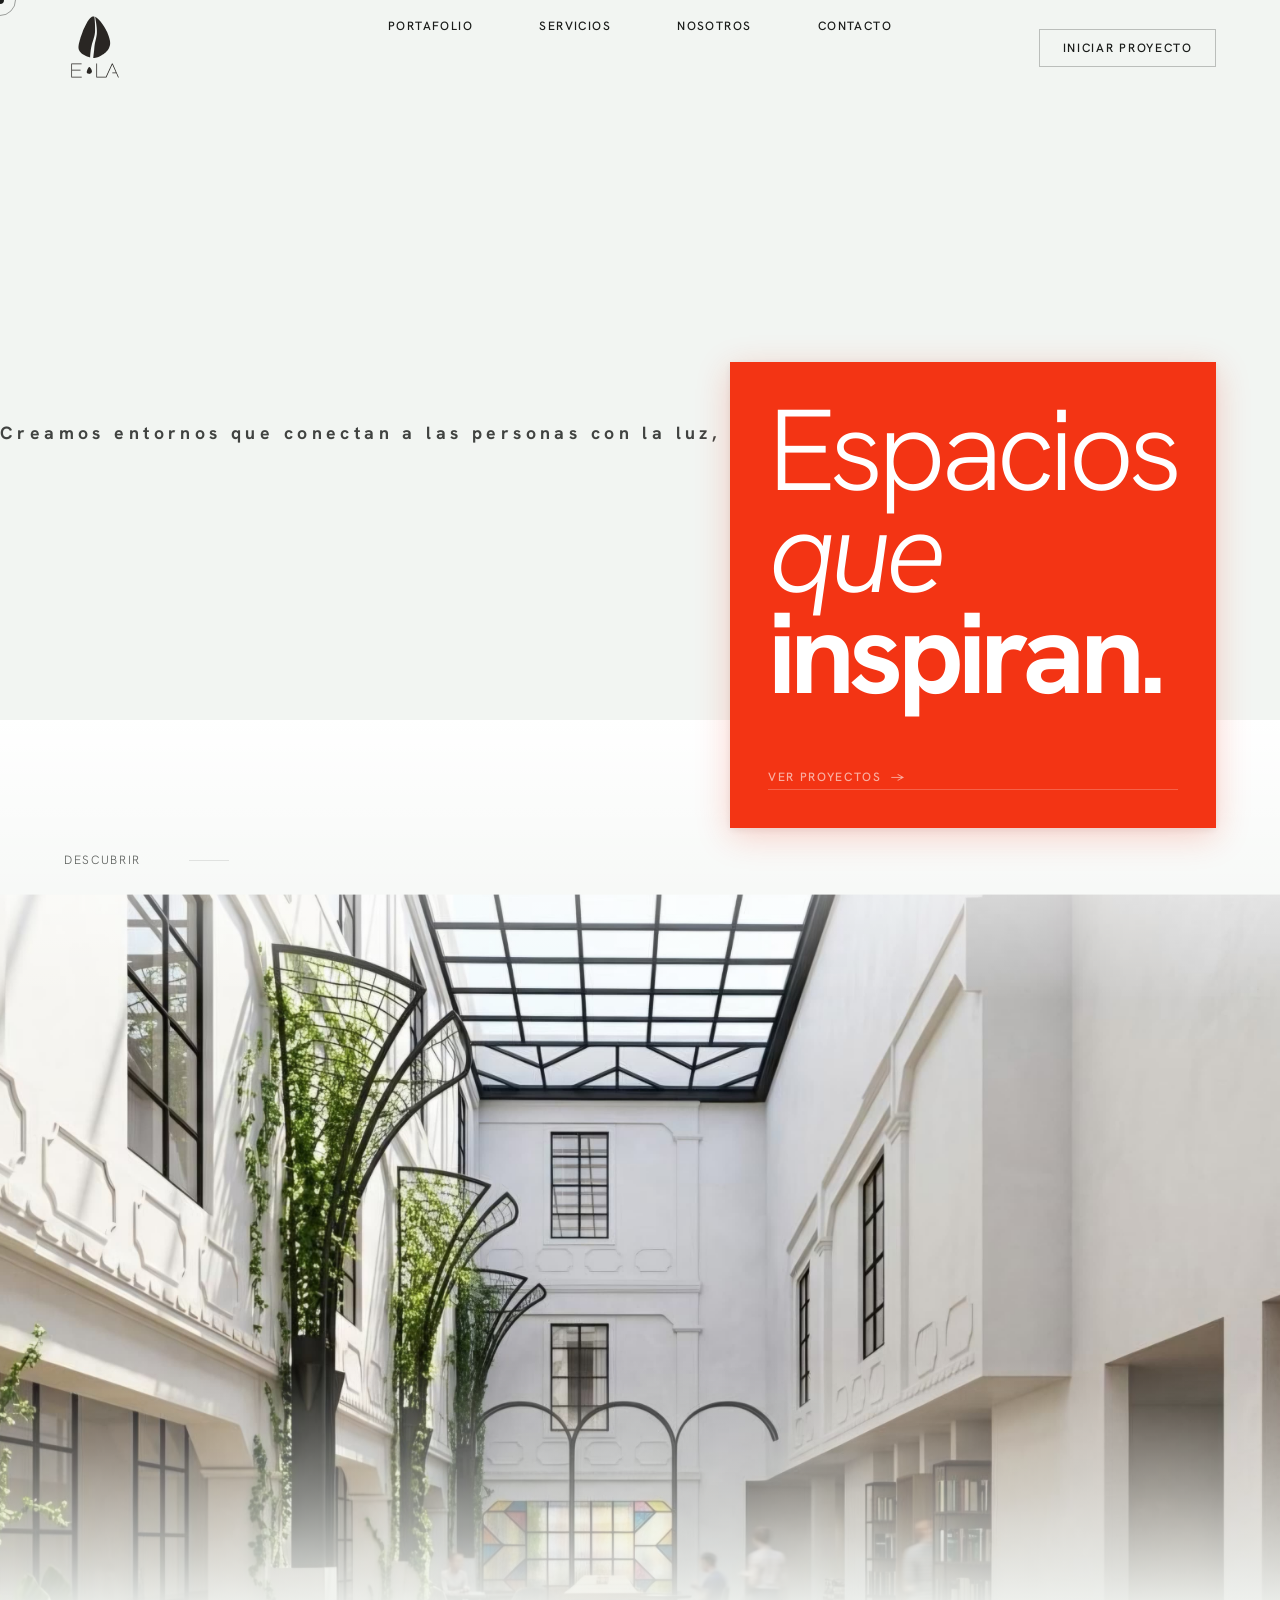
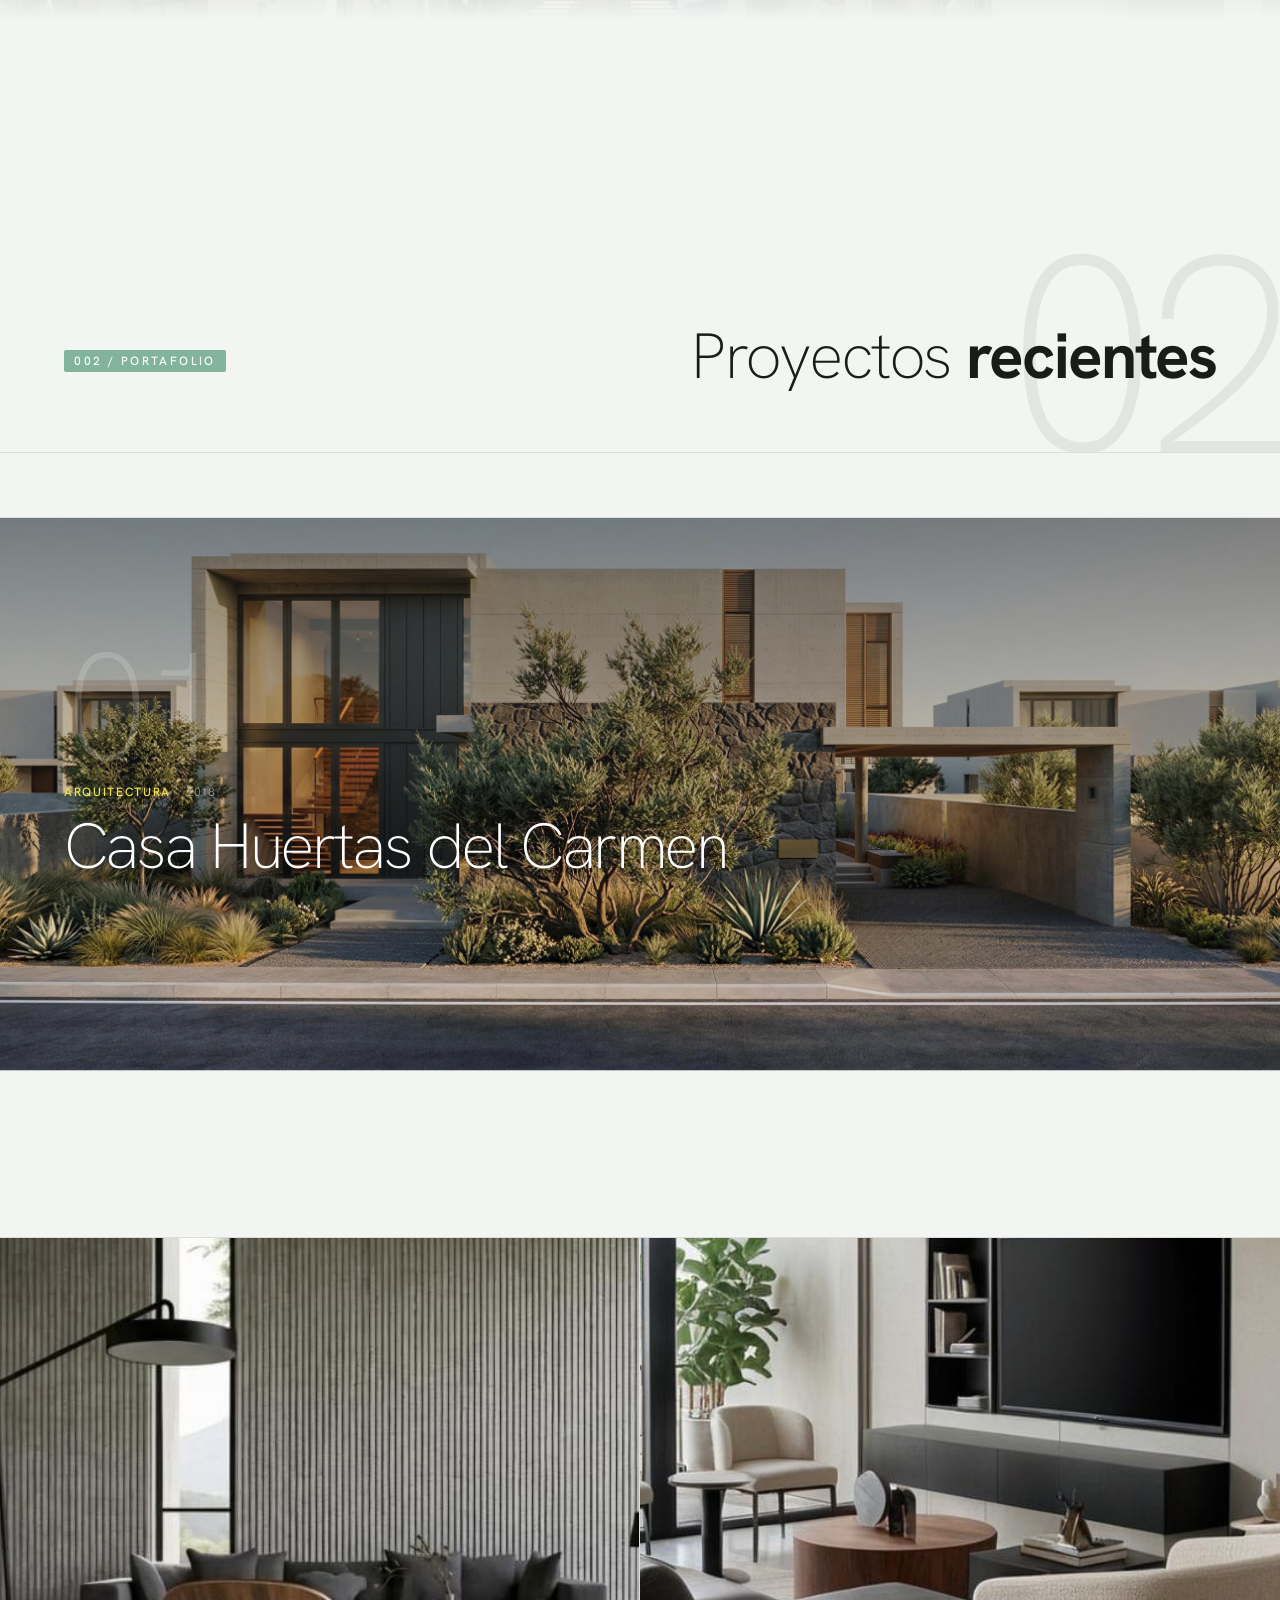
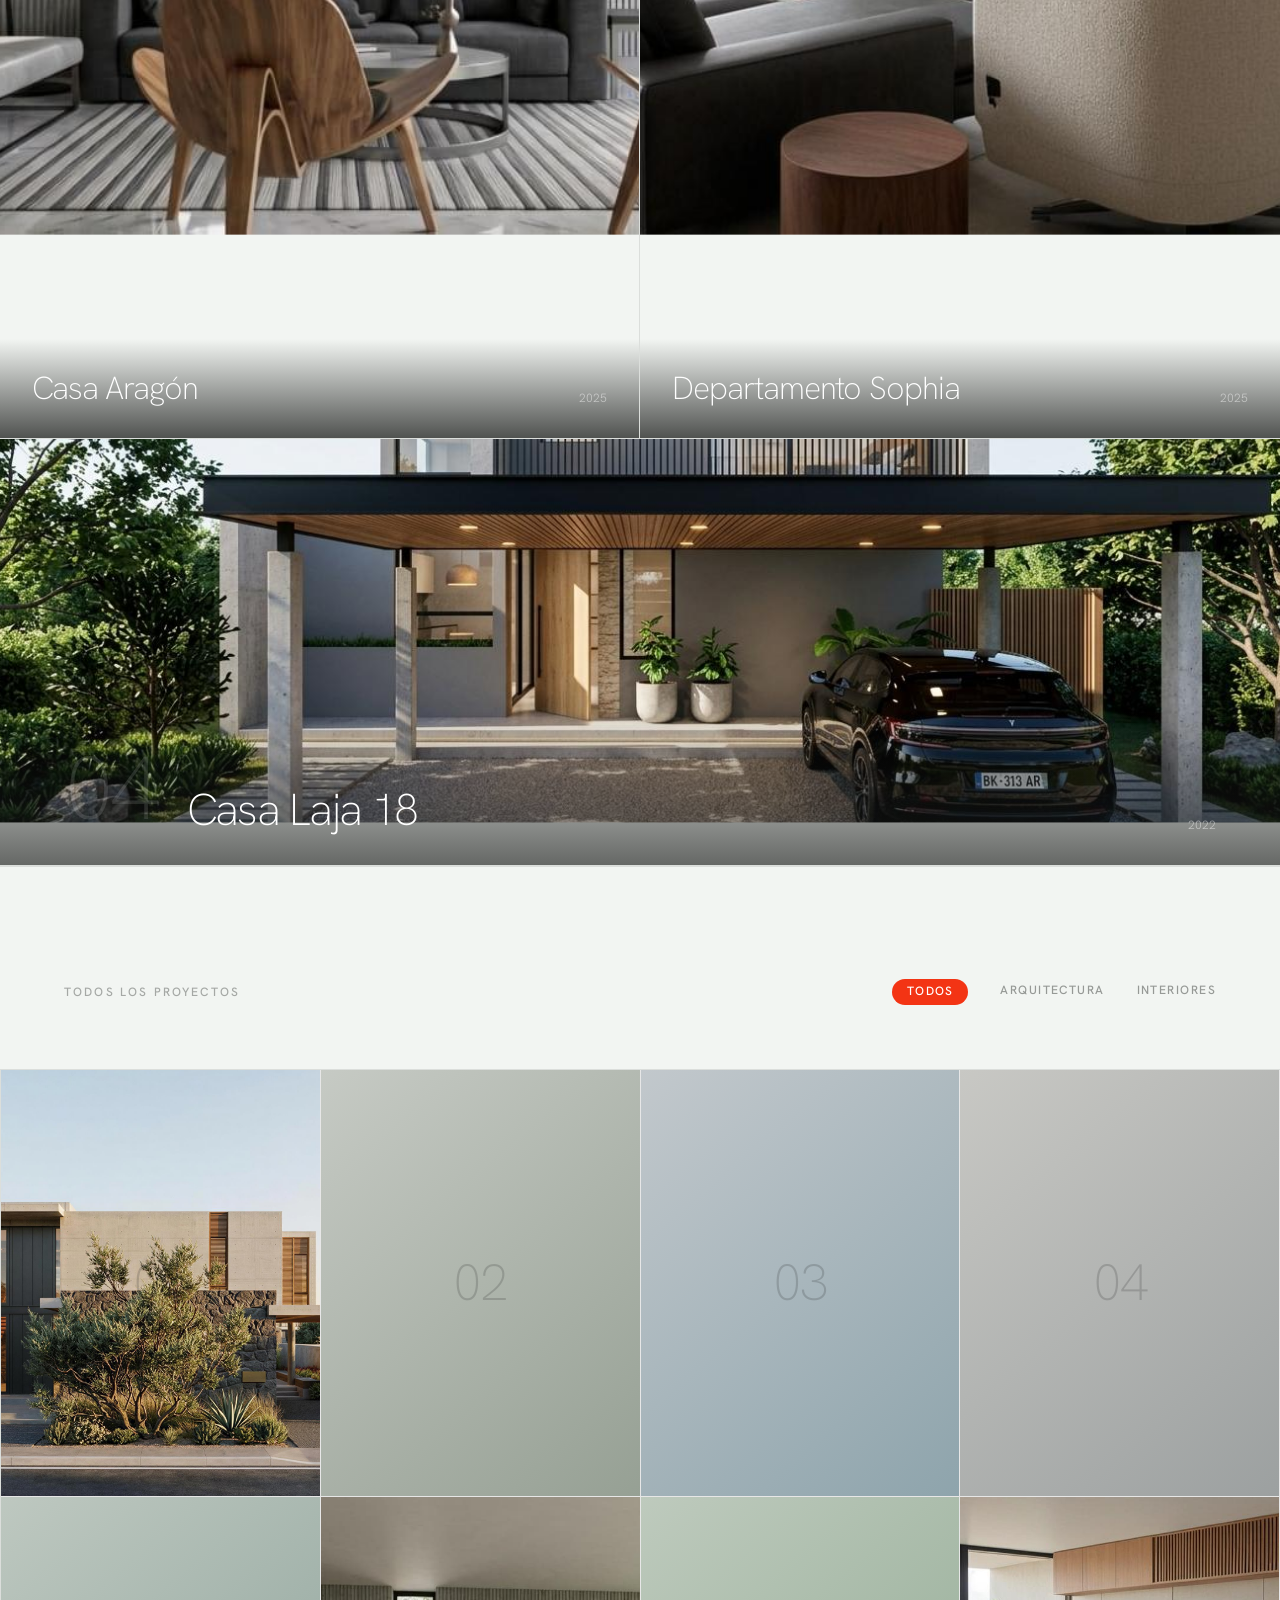
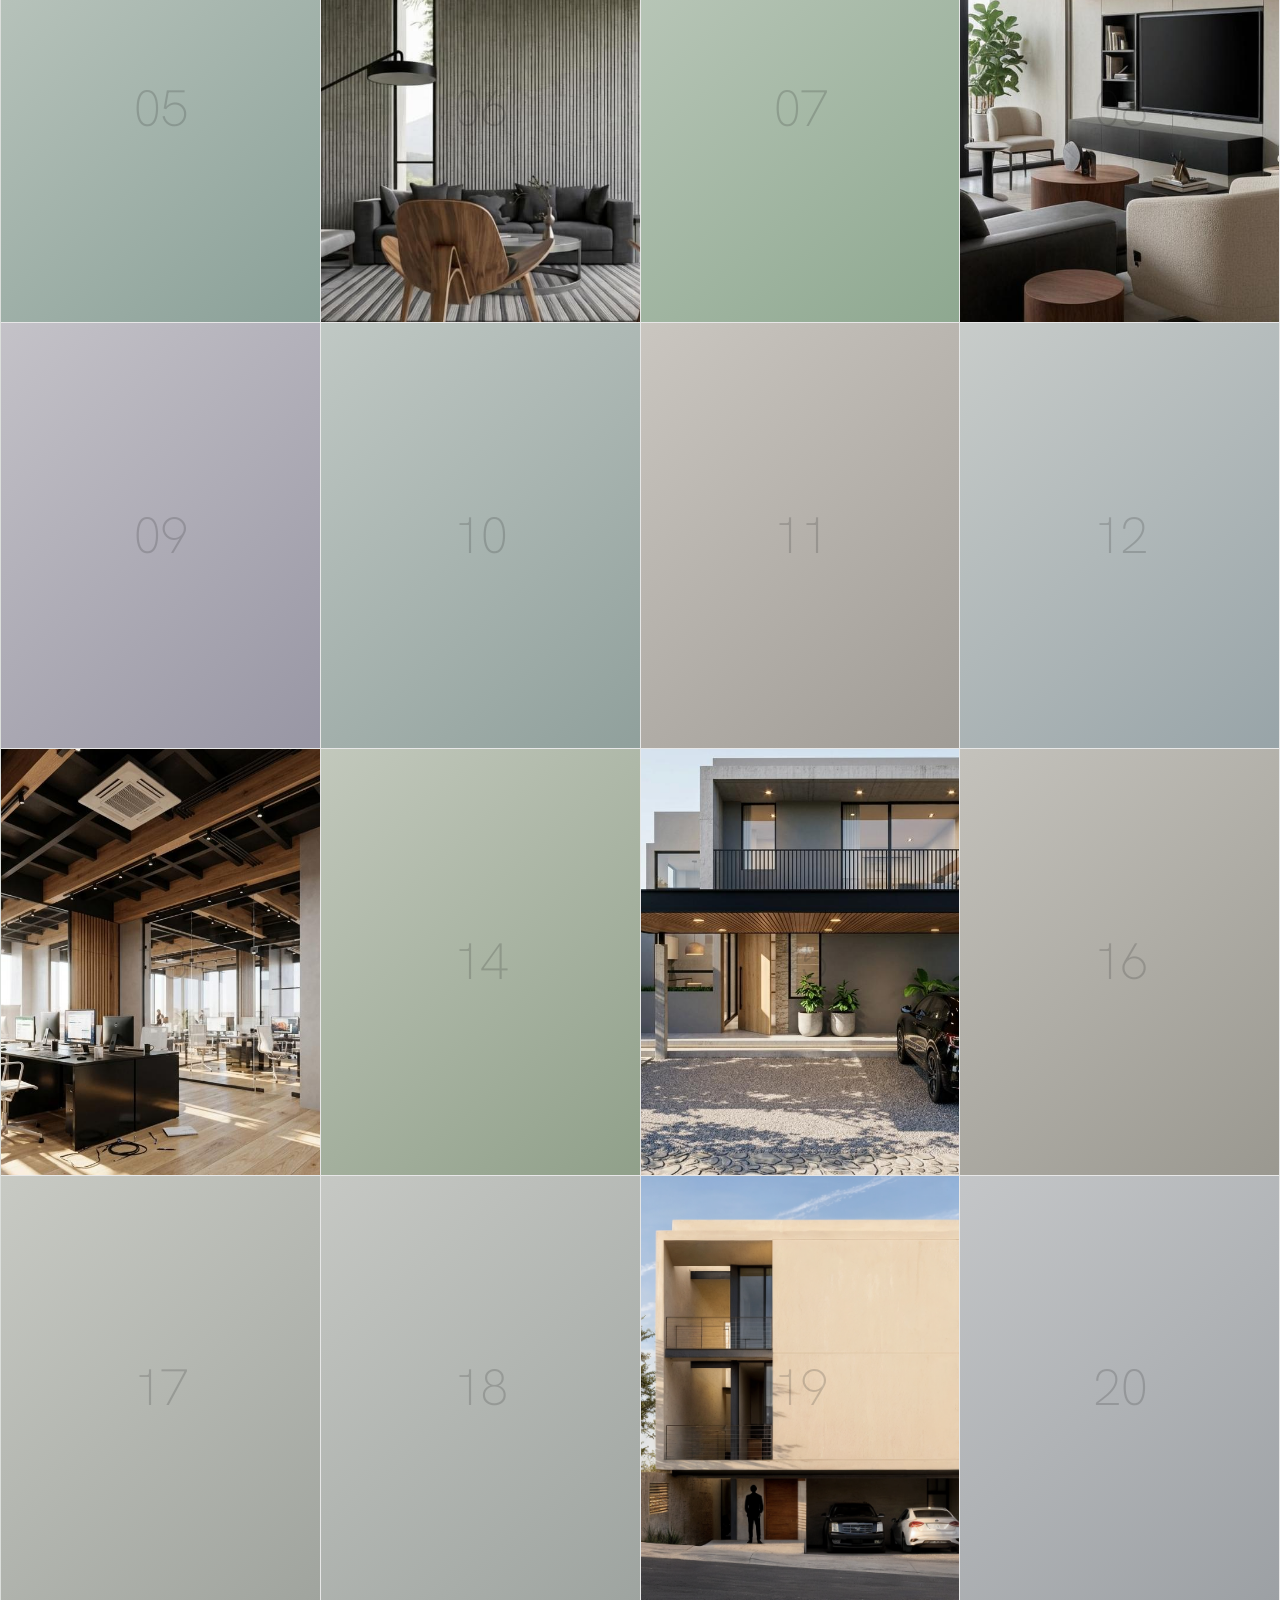
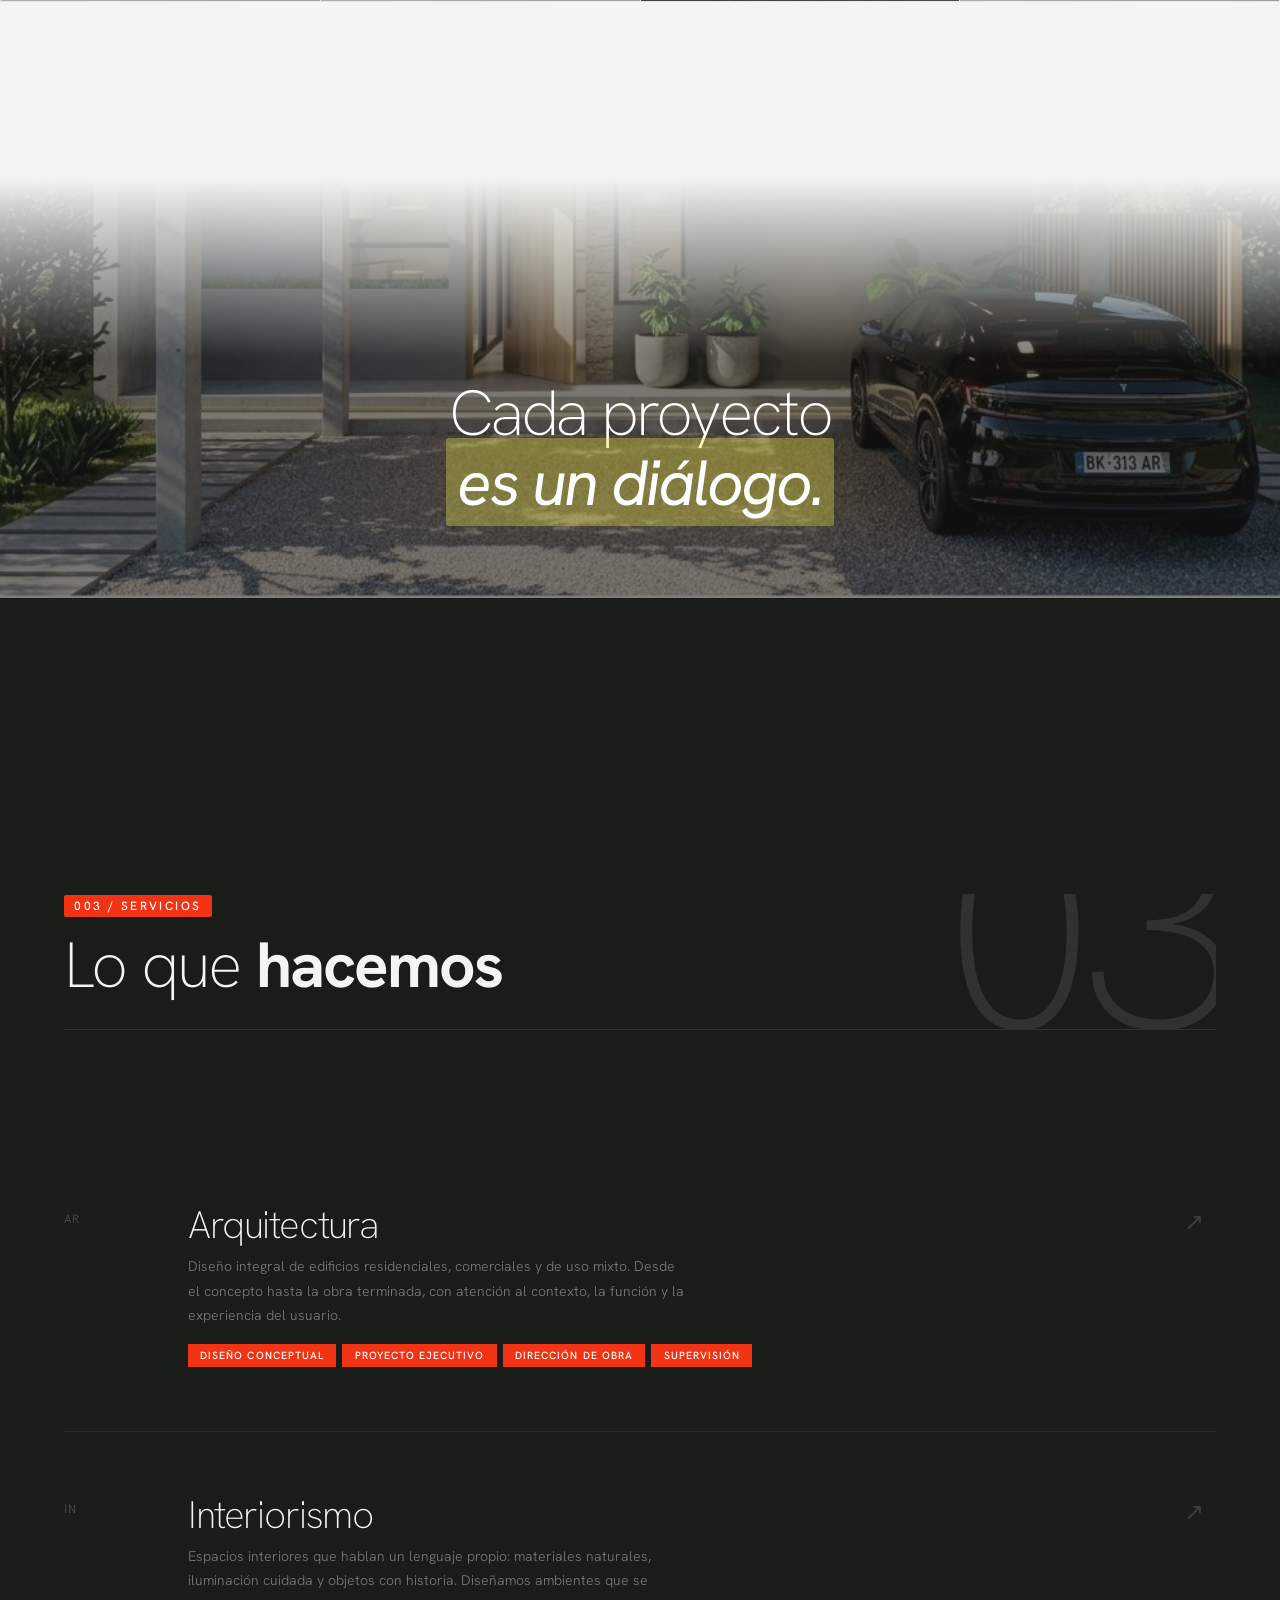
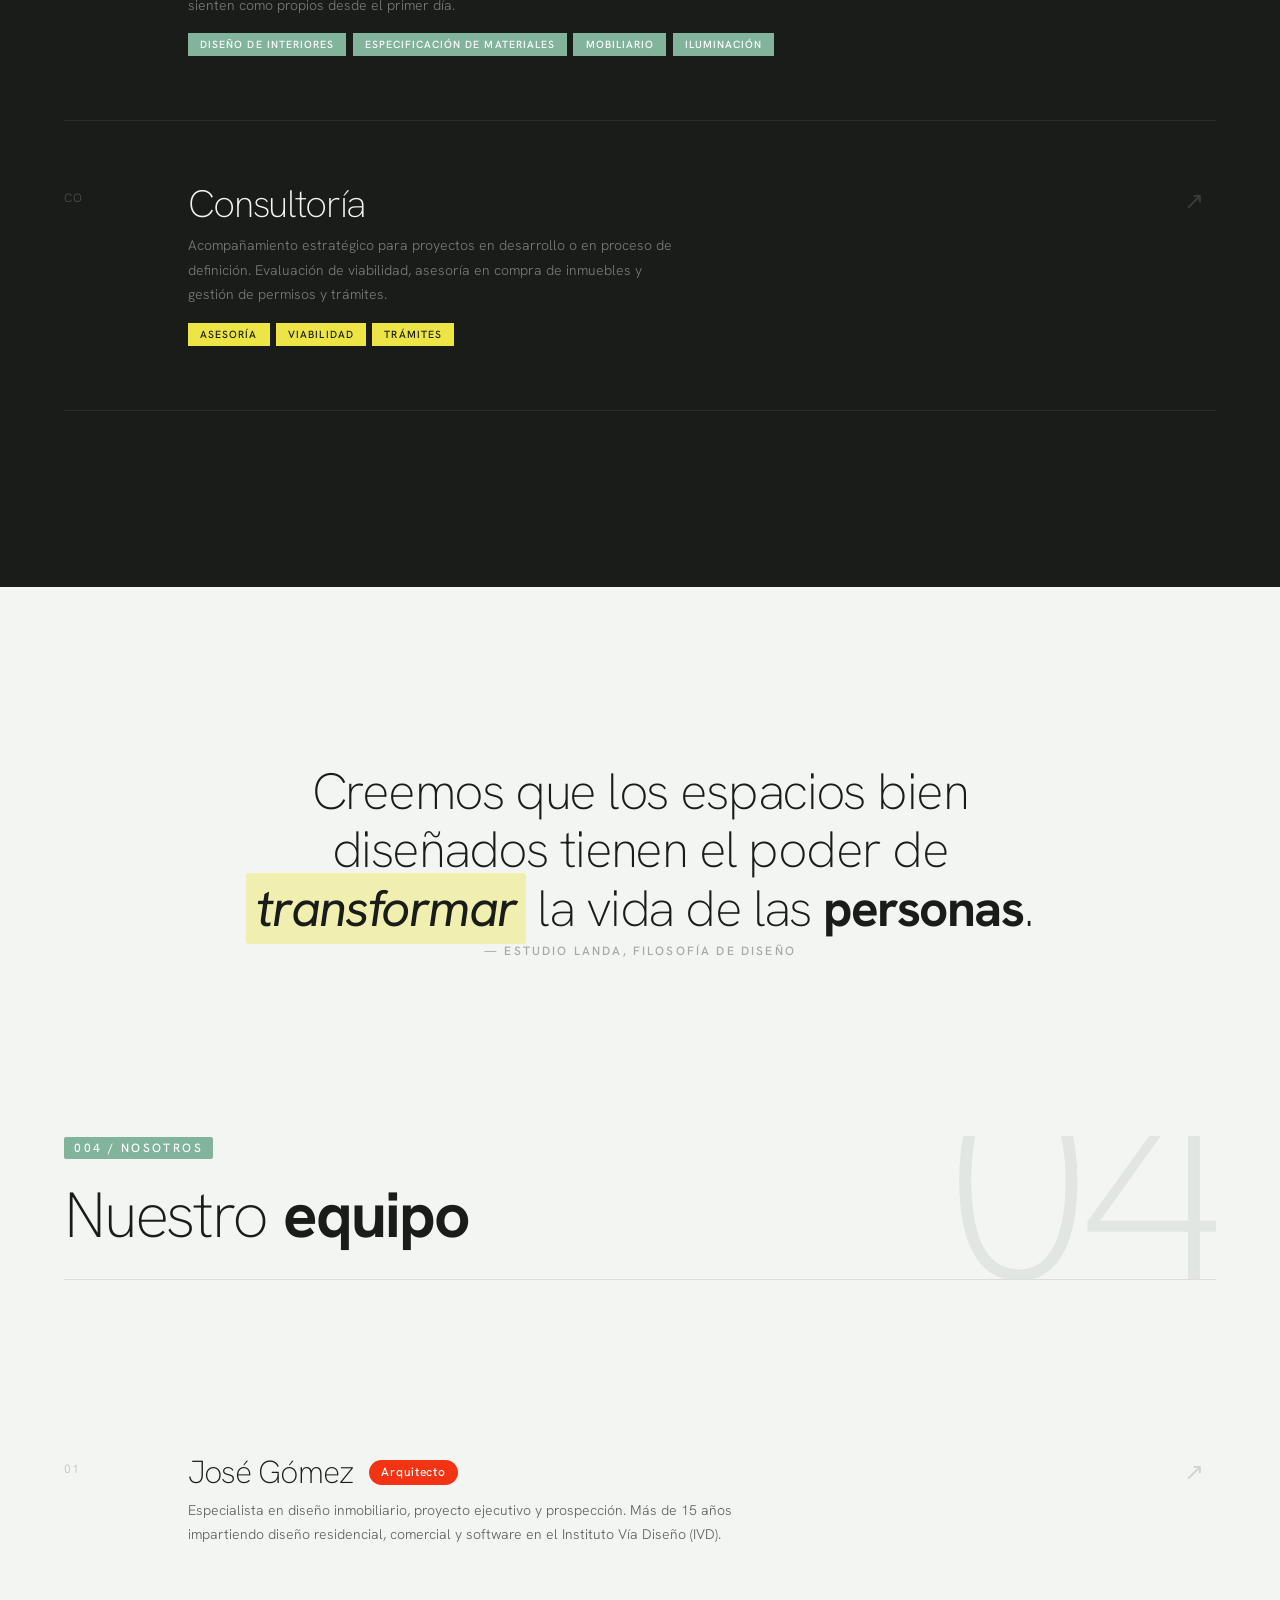
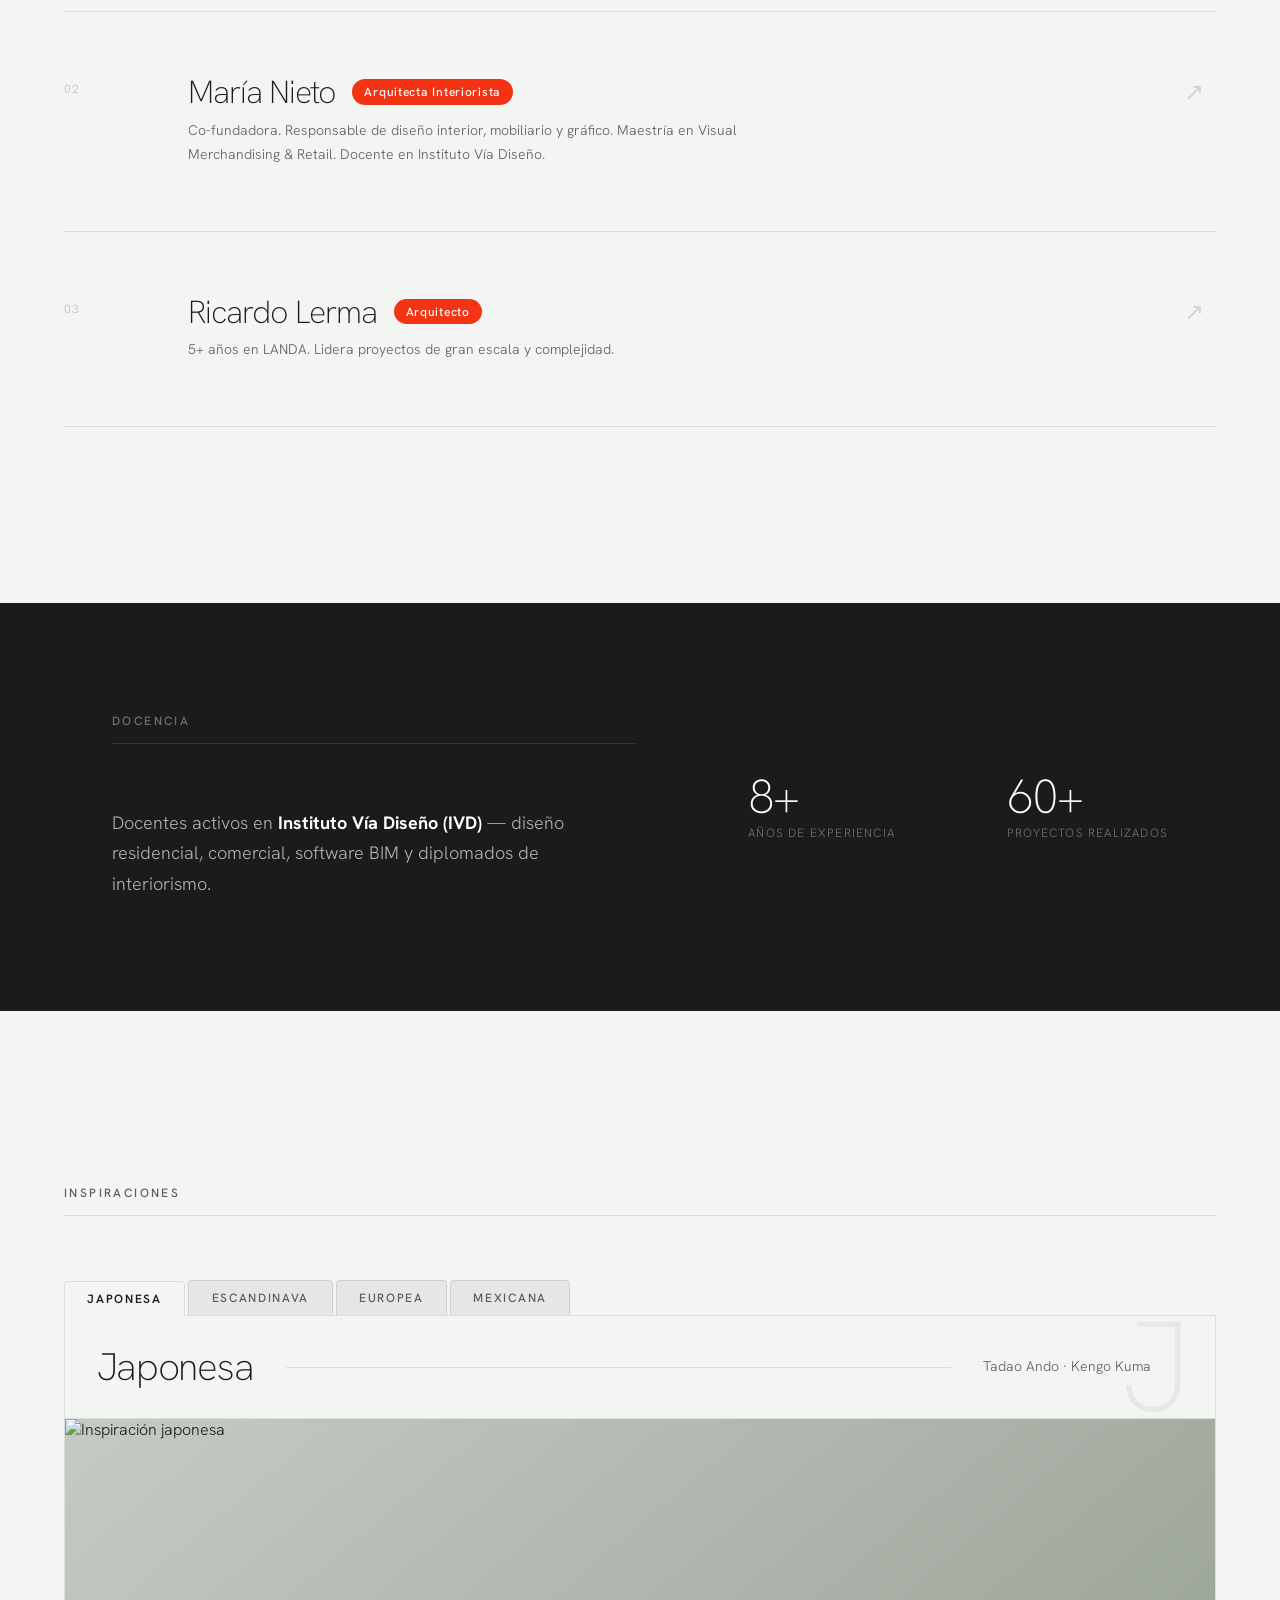
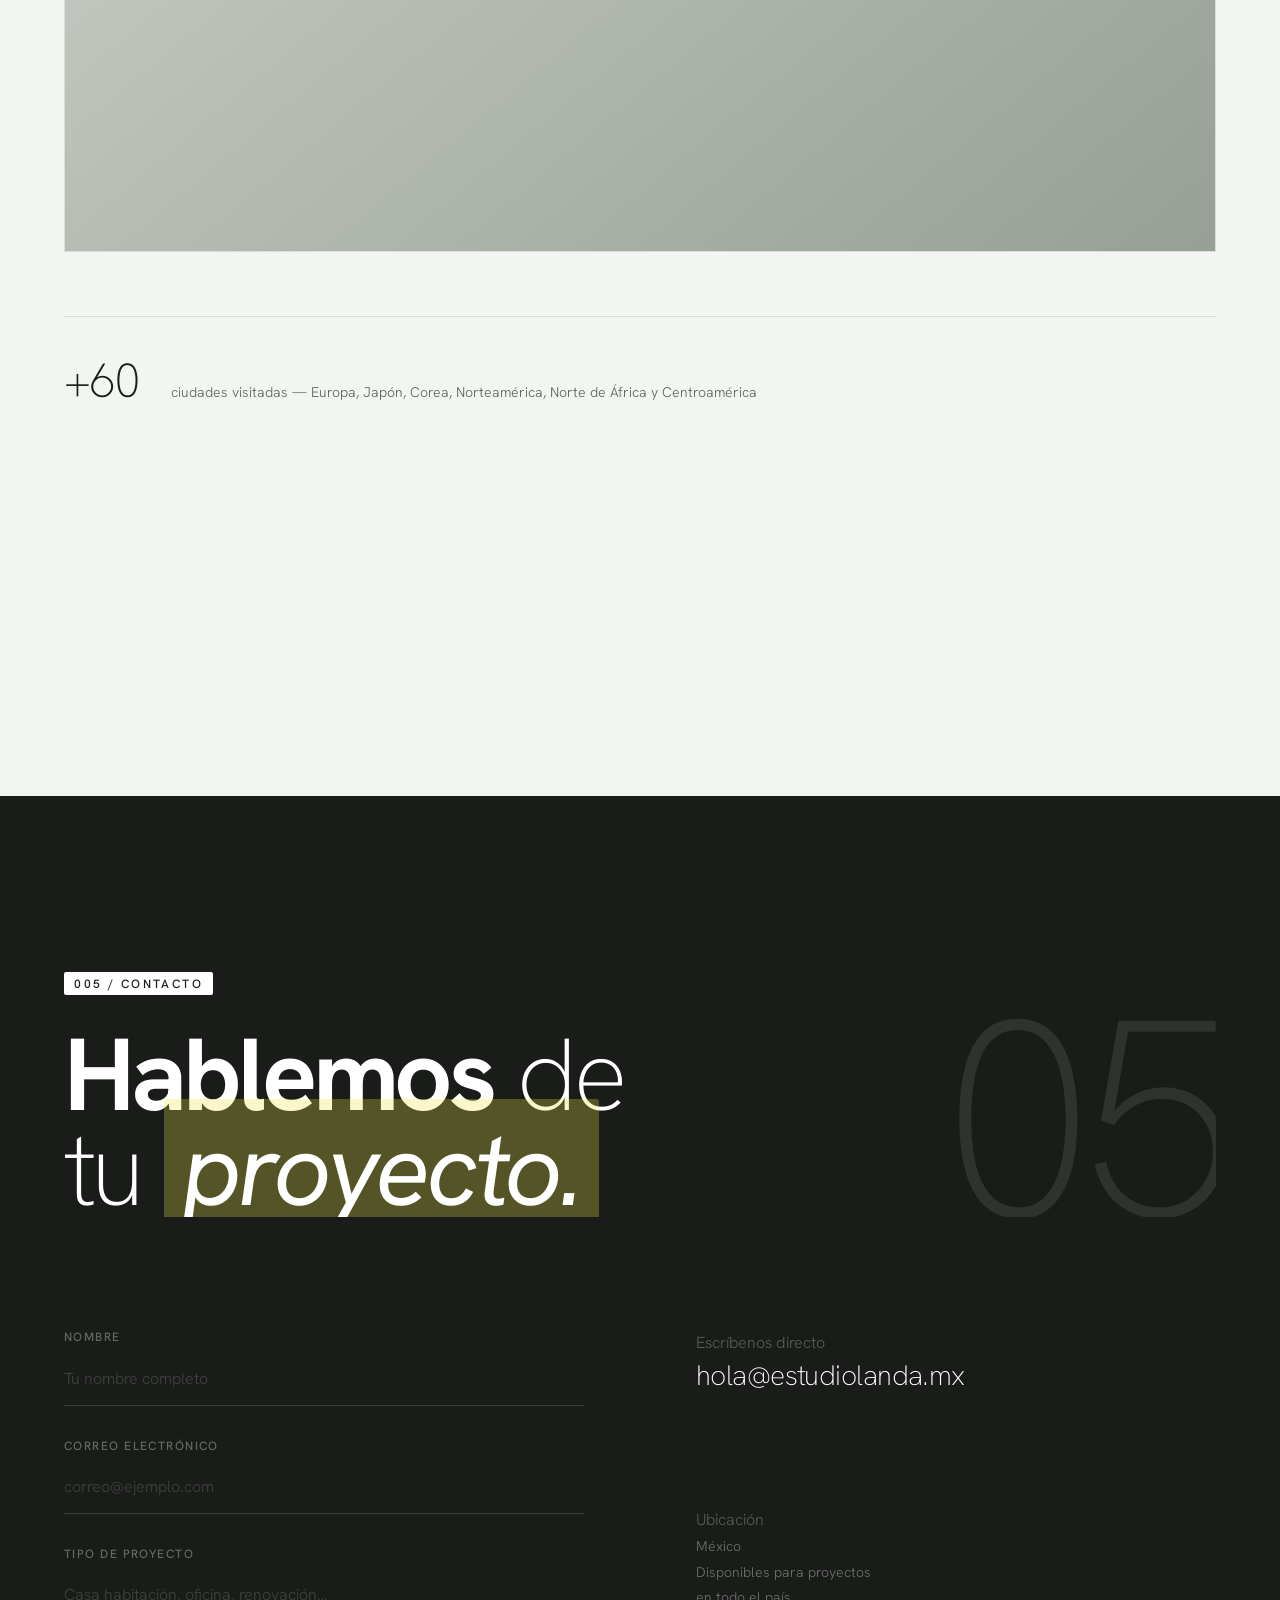
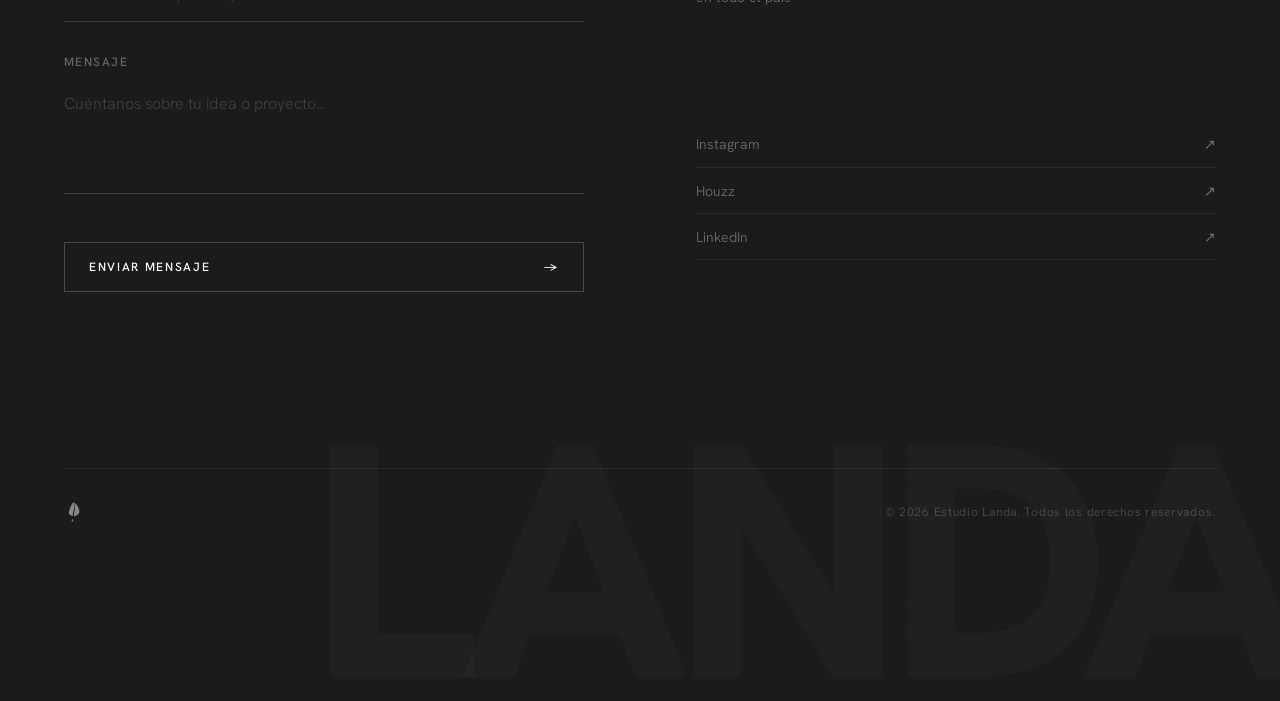
==== commit b91764e9: "Servicios, Nosotros, portafolio e inspiraciones actualizados - Hero: ticker 10% más grande, letter-s" ====
--- a/index.html
+++ b/index.html
@@ -276,7 +276,7 @@
     <ul class="servicios__list">
 
       <li class="servicio-item servicio-item--arq">
-        <span class="servicio-item__num">01</span>
+        <span class="servicio-item__num">AR</span>
         <div class="servicio-item__content">
           <h3 class="servicio-item__name">Arquitectura</h3>
           <p class="servicio-item__desc">Diseño integral de edificios residenciales, comerciales y de uso mixto. Desde el concepto hasta la obra terminada, con atención al contexto, la función y la experiencia del usuario.</p>
@@ -291,7 +291,7 @@
       </li>
 
       <li class="servicio-item servicio-item--int">
-        <span class="servicio-item__num">02</span>
+        <span class="servicio-item__num">IN</span>
         <div class="servicio-item__content">
           <h3 class="servicio-item__name">Interiorismo</h3>
           <p class="servicio-item__desc">Espacios interiores que hablan un lenguaje propio: materiales naturales, iluminación cuidada y objetos con historia. Diseñamos ambientes que se sienten como propios desde el primer día.</p>
@@ -305,23 +305,8 @@
         <span class="servicio-item__arrow">↗</span>
       </li>
 
-      <li class="servicio-item servicio-item--inst">
-        <span class="servicio-item__num">03</span>
-        <div class="servicio-item__content">
-          <h3 class="servicio-item__name">Instalaciones</h3>
-          <p class="servicio-item__desc">Coordinación de sistemas eléctricos, hidráulicos, mecánicos y especiales. Integración técnica con el diseño arquitectónico para lograr eficiencia sin comprometer la estética.</p>
-          <div class="servicio-item__tags">
-            <span class="servicio-item__tag">Eléctrico</span>
-            <span class="servicio-item__tag">Hidráulico</span>
-            <span class="servicio-item__tag">Climatización</span>
-            <span class="servicio-item__tag">Domótica</span>
-          </div>
-        </div>
-        <span class="servicio-item__arrow">↗</span>
-      </li>
-
       <li class="servicio-item servicio-item--cons">
-        <span class="servicio-item__num">04</span>
+        <span class="servicio-item__num">CO</span>
         <div class="servicio-item__content">
           <h3 class="servicio-item__name">Consultoría</h3>
           <p class="servicio-item__desc">Acompañamiento estratégico para proyectos en desarrollo o en proceso de definición. Evaluación de viabilidad, asesoría en compra de inmuebles y gestión de permisos y trámites.</p>
@@ -354,13 +339,12 @@
     <!-- Encabezado -->
     <div class="nosotros__header">
       <span class="section-label">004 / Nosotros</span>
-      <h2 class="nosotros__title">Diseño con <em>propósito</em><strong>.</strong></h2>
+      <h2 class="nosotros__title">Nuestro <strong>equipo</strong></h2>
       <span class="ghost-num" aria-hidden="true">04</span>
     </div>
 
     <!-- Equipo -->
     <div class="nosotros__block">
-      <h3 class="nosotros__block-title">Equipo</h3>
       <ul class="nosotros__team">
 
         <li class="nosotros__member">
@@ -380,7 +364,7 @@
           <div class="nosotros__member-body">
             <div class="nosotros__member-header">
               <strong class="nosotros__member-name">María Nieto</strong>
-              <span class="tag tag--sage">Arquitecta Interiorista</span>
+              <span class="tag tag--red">Arquitecta Interiorista</span>
             </div>
             <p class="nosotros__member-bio">Co-fundadora. Responsable de diseño interior, mobiliario y gráfico. Maestría en Visual Merchandising &amp; Retail. Docente en Instituto Vía Diseño.</p>
           </div>
@@ -437,8 +421,7 @@
               <span class="inspo-panel__initial" aria-hidden="true">J</span>
             </div>
             <div class="inspo-panel__image">
-              <!-- Reemplaza src: assets/images/nosotros/japonesa.jpg -->
-              <img src="" alt="Inspiración japonesa">
+              <img src="assets/images/nosotros/japonesa.jpg" alt="Inspiración japonesa">
             </div>
           </div>
 
@@ -450,8 +433,7 @@
               <span class="inspo-panel__initial" aria-hidden="true">E</span>
             </div>
             <div class="inspo-panel__image">
-              <!-- Reemplaza src: assets/images/nosotros/escandinava.jpg -->
-              <img src="" alt="Inspiración escandinava">
+              <img src="assets/images/nosotros/1escandinava.jpg" alt="Inspiración escandinava">
             </div>
           </div>
 
@@ -463,8 +445,7 @@
               <span class="inspo-panel__initial" aria-hidden="true">E</span>
             </div>
             <div class="inspo-panel__image">
-              <!-- Reemplaza src: assets/images/nosotros/europea.jpg -->
-              <img src="" alt="Inspiración europea">
+              <img src="assets/images/nosotros/bauhaus.jpg" alt="Inspiración europea">
             </div>
           </div>
 
@@ -476,8 +457,7 @@
               <span class="inspo-panel__initial" aria-hidden="true">M</span>
             </div>
             <div class="inspo-panel__image">
-              <!-- Reemplaza src: assets/images/nosotros/mexicana.jpg -->
-              <img src="" alt="Inspiración mexicana">
+              <img src="assets/images/nosotros/mexicana.jpg" alt="Inspiración mexicana">
             </div>
           </div>
 
@@ -562,7 +542,7 @@
         </div>
 
         <div class="contacto__social">
-          <a class="social-link" href="#" target="_blank" rel="noopener">
+          <a class="social-link" href="https://www.instagram.com/estudiolanda/" target="_blank" rel="noopener">
             Instagram <span>↗</span>
           </a>
           <a class="social-link" href="#" target="_blank" rel="noopener">
--- a/css/hero.css
+++ b/css/hero.css
@@ -475,9 +475,9 @@
 }
 
 .hero__phrase-track span {
-  font-size: clamp(0.94rem, 1.25vw, 1.19rem);
+  font-size: clamp(1.03rem, 1.38vw, 1.31rem);
   font-weight: var(--w-bold);
-  letter-spacing: 0.01em;
+  letter-spacing: 0.25em;
   line-height: 1.4;
   color: rgba(26,28,26,0.82);
   white-space: nowrap;
--- a/css/servicios.css
+++ b/css/servicios.css
@@ -67,8 +67,7 @@
 
 .servicio-item--arq::before  { background: var(--color-red-bg); }
 .servicio-item--int::before  { background: var(--color-sage-bg); }
-.servicio-item--inst::before { background: var(--color-yellow-bg); }
-.servicio-item--cons::before { background: rgba(61,96,128,0.08); }
+.servicio-item--cons::before { background: var(--color-yellow-bg); }
 
 .servicio-item:hover::before { transform: scaleX(1); }
 .servicio-item:hover { padding-left: var(--sp-md); }
@@ -133,15 +132,10 @@
   border-color: var(--color-sage);
   color: var(--color-white);
 }
-.servicio-item--inst .servicio-item__tag {
+.servicio-item--cons .servicio-item__tag {
   background: var(--color-yellow);
   border-color: var(--color-yellow);
   color: var(--color-dark);
-}
-.servicio-item--cons .servicio-item__tag {
-  background: var(--color-steel);
-  border-color: var(--color-steel);
-  color: var(--color-white);
 }
 
 .servicio-item__arrow {
@@ -153,9 +147,11 @@
 }
 
 .servicio-item:hover .servicio-item__arrow {
-  color: var(--color-red-lt);
   transform: translate(5px, -5px);
 }
+.servicio-item--arq:hover .servicio-item__arrow { color: var(--color-red); }
+.servicio-item--int:hover .servicio-item__arrow { color: var(--color-sage); }
+.servicio-item--cons:hover .servicio-item__arrow { color: var(--color-yellow); }
 
 @media (max-width: 768px) {
   .servicio-item { grid-template-columns: 44px 1fr; }
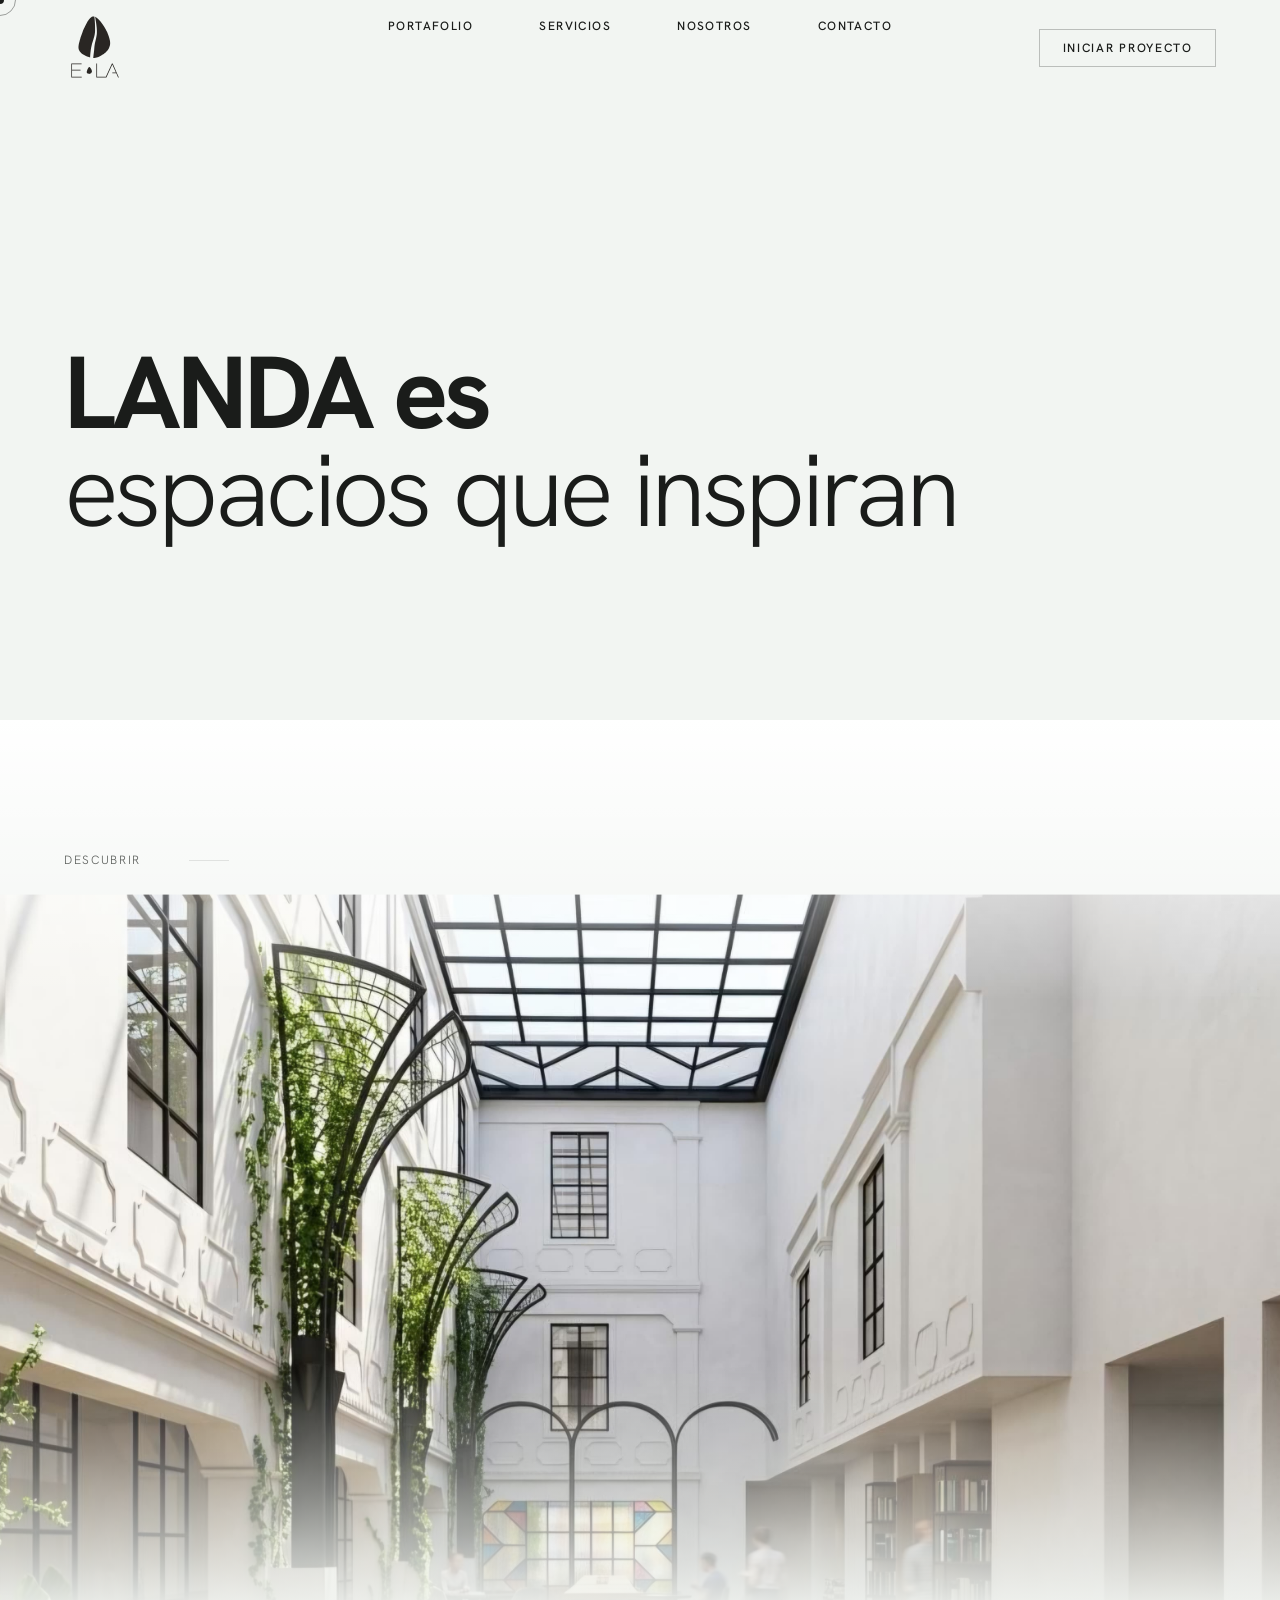
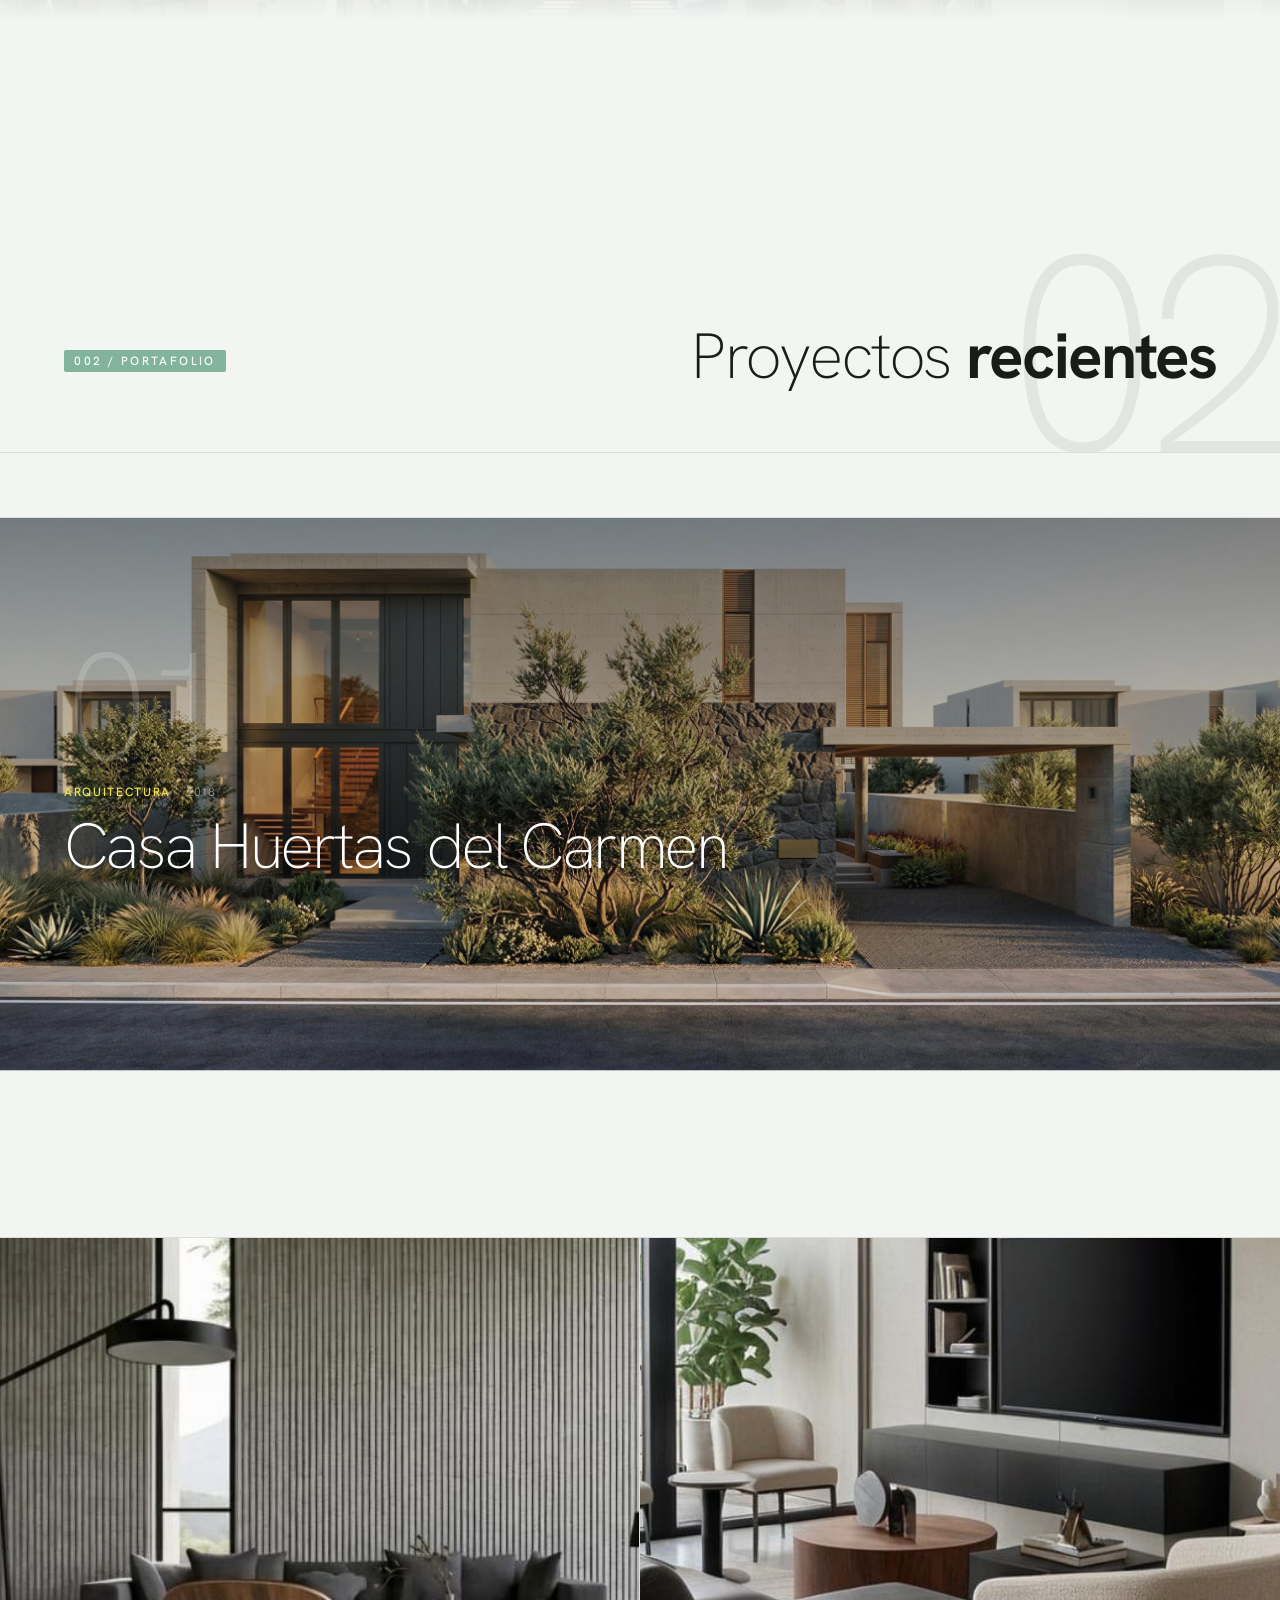
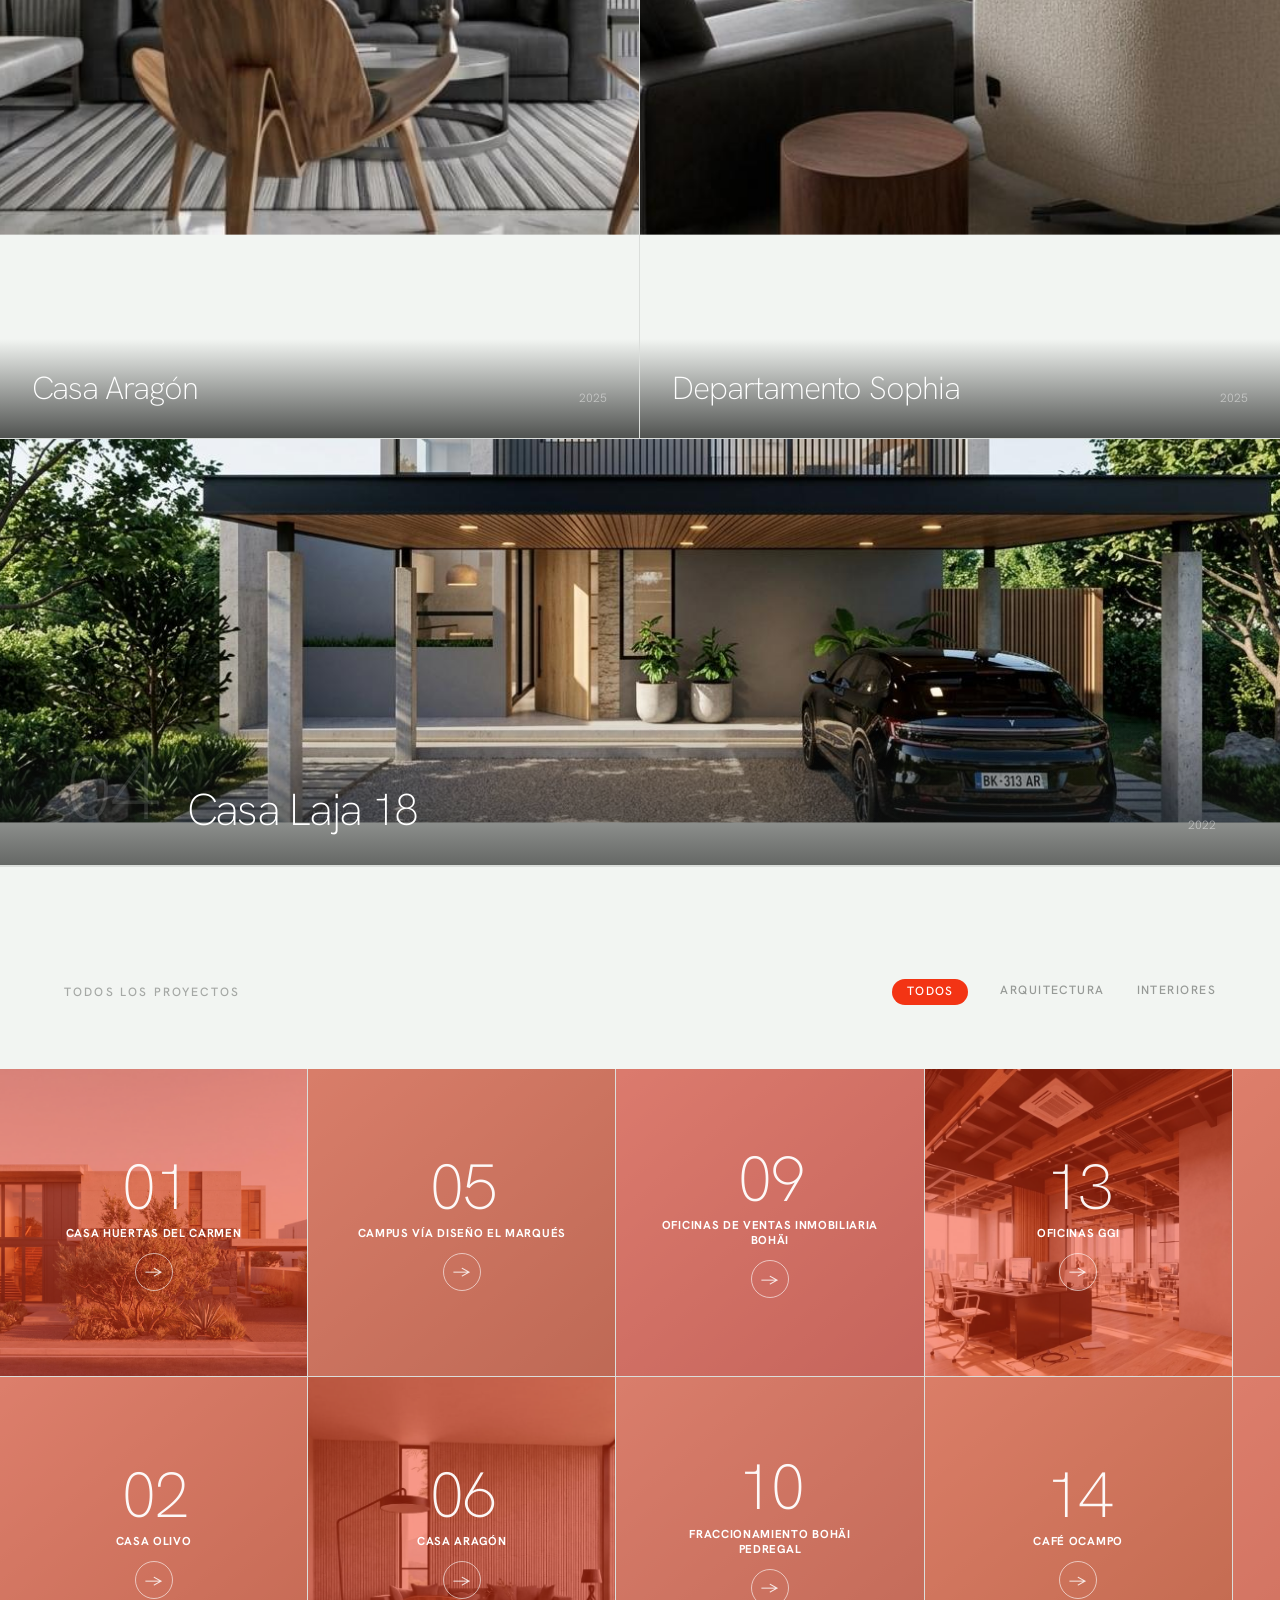
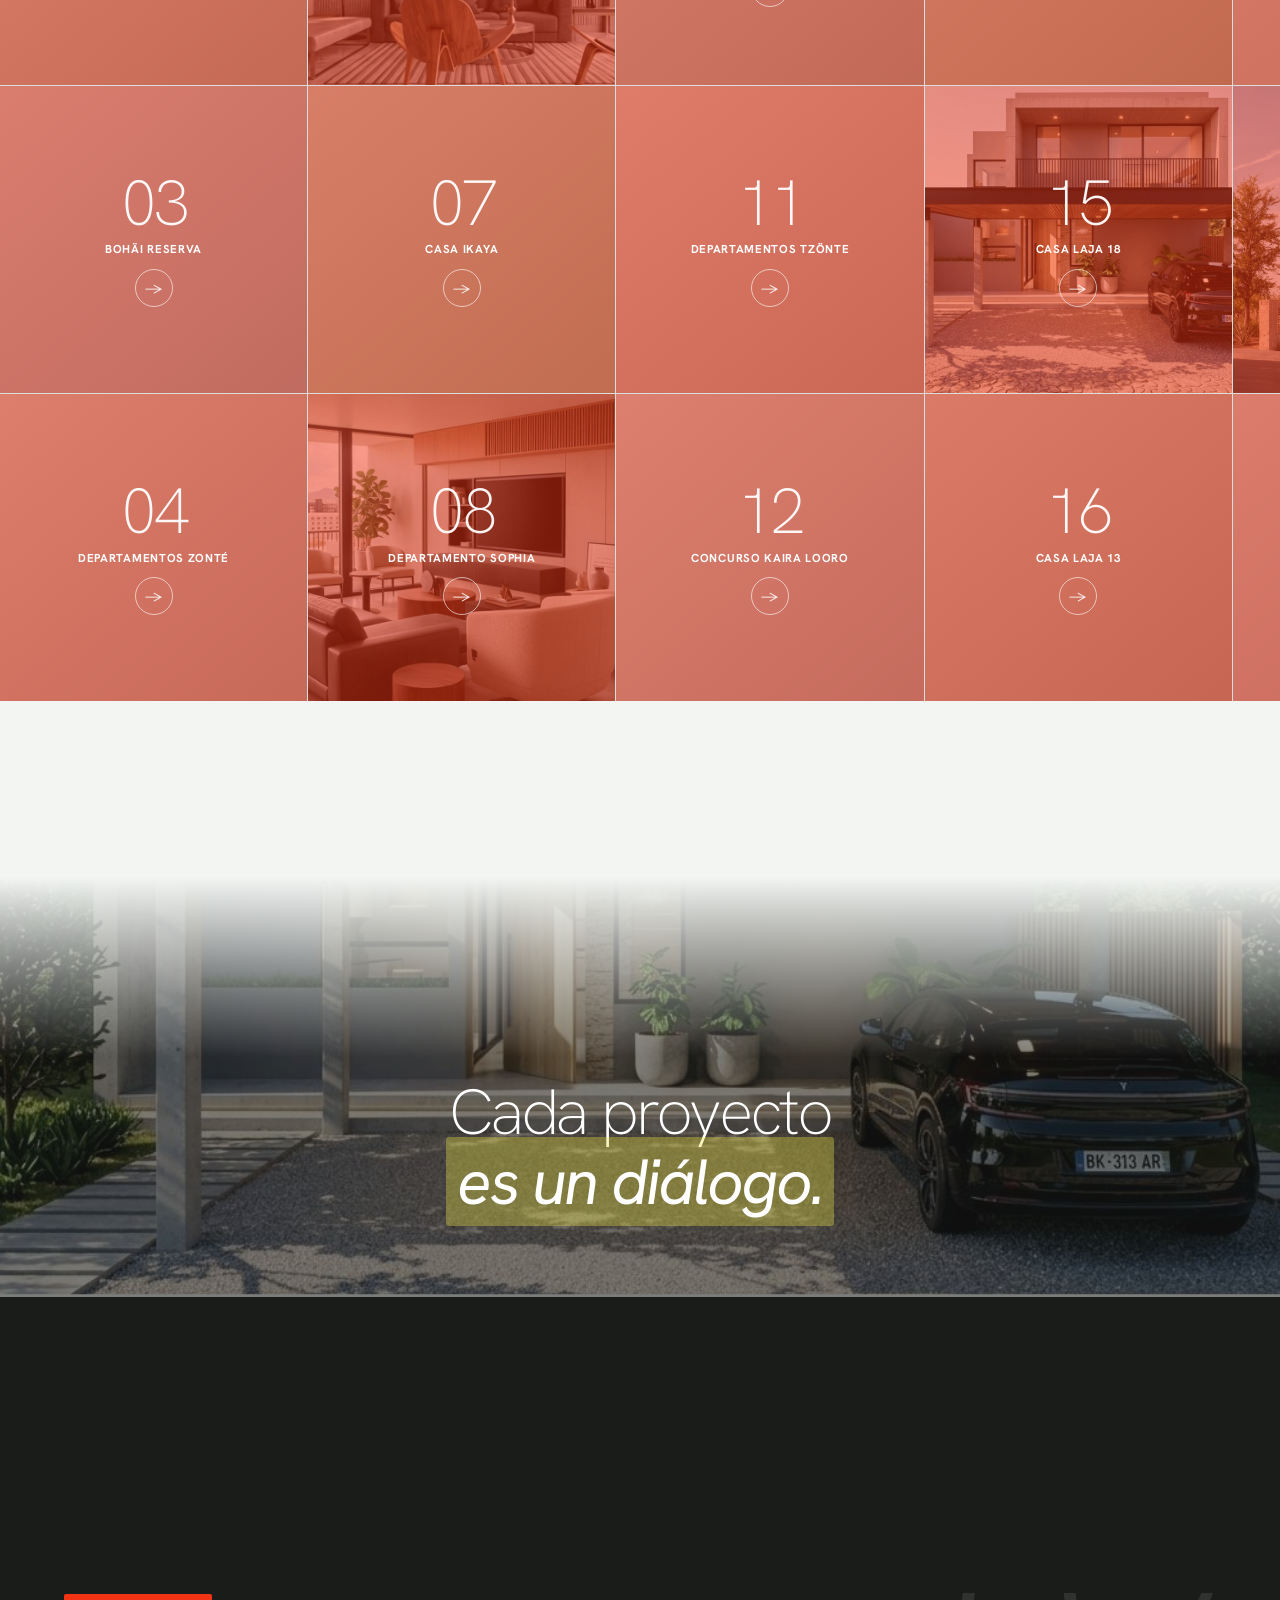
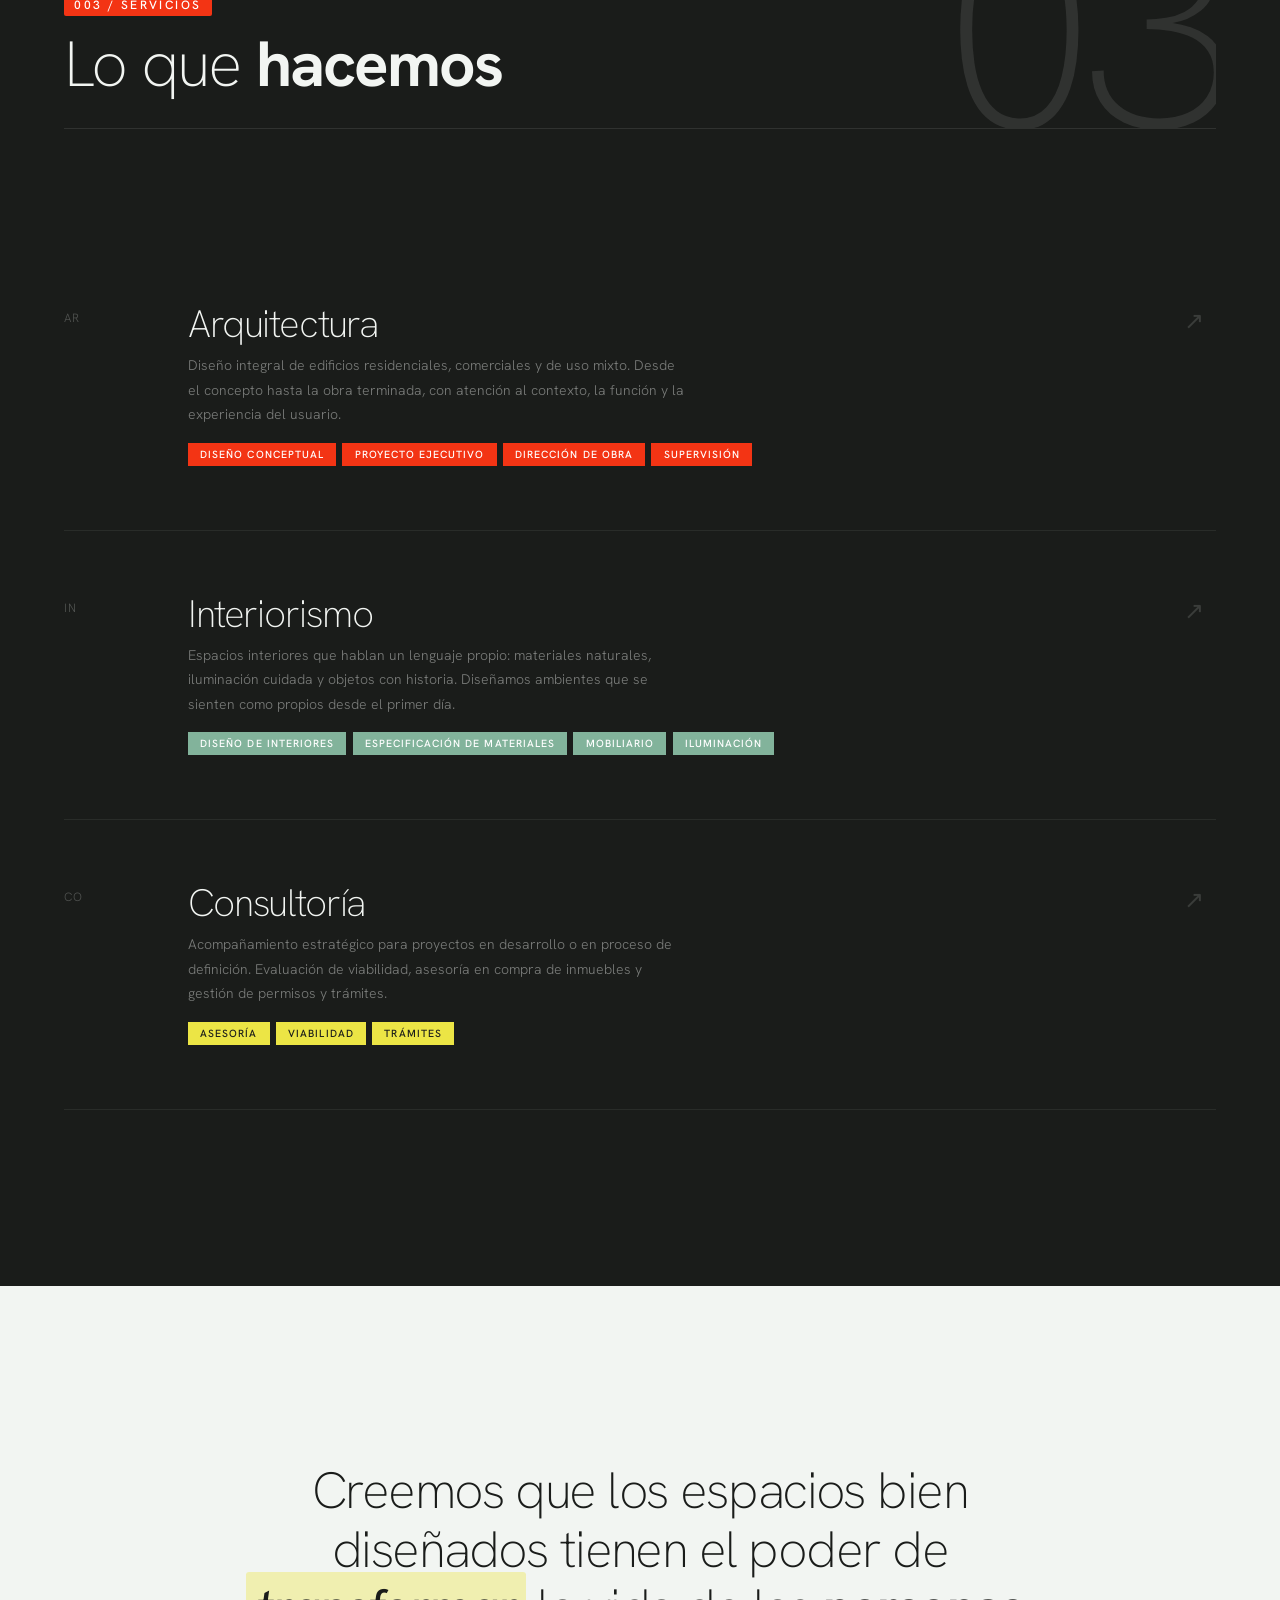
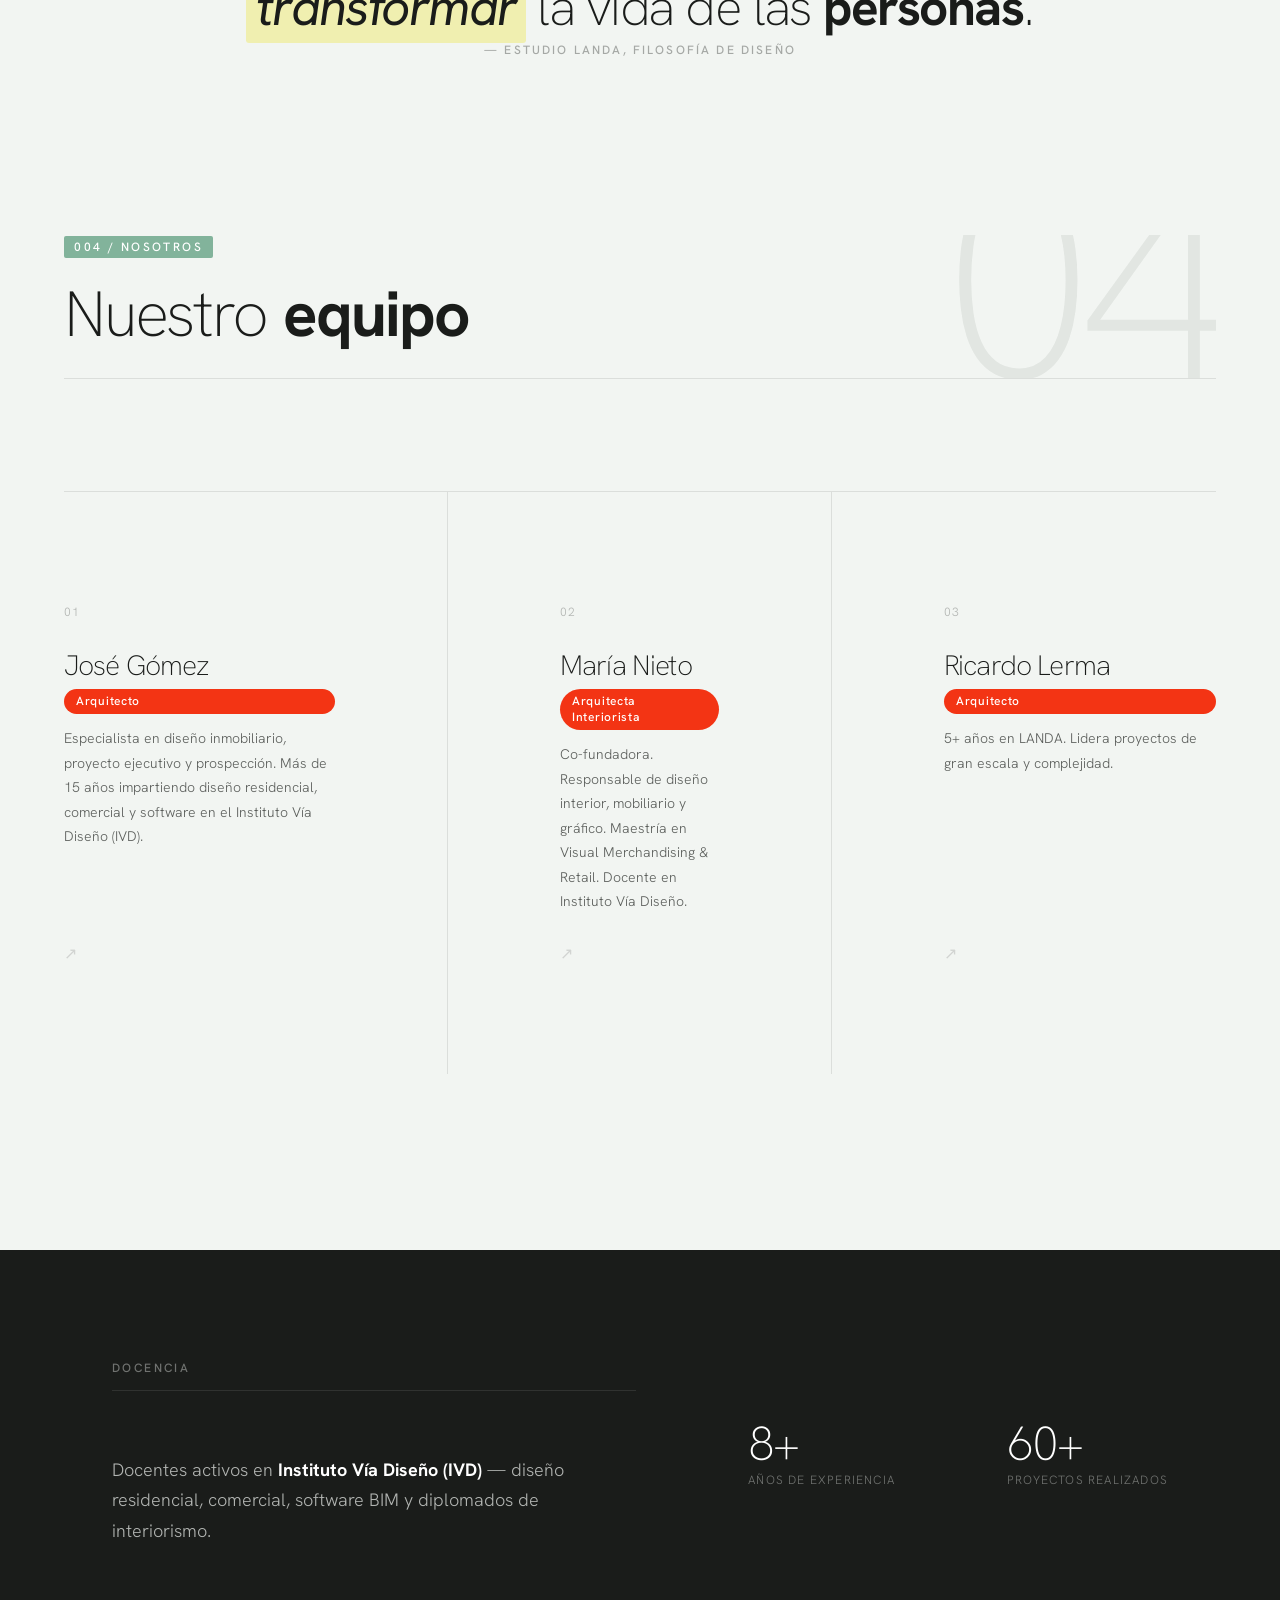
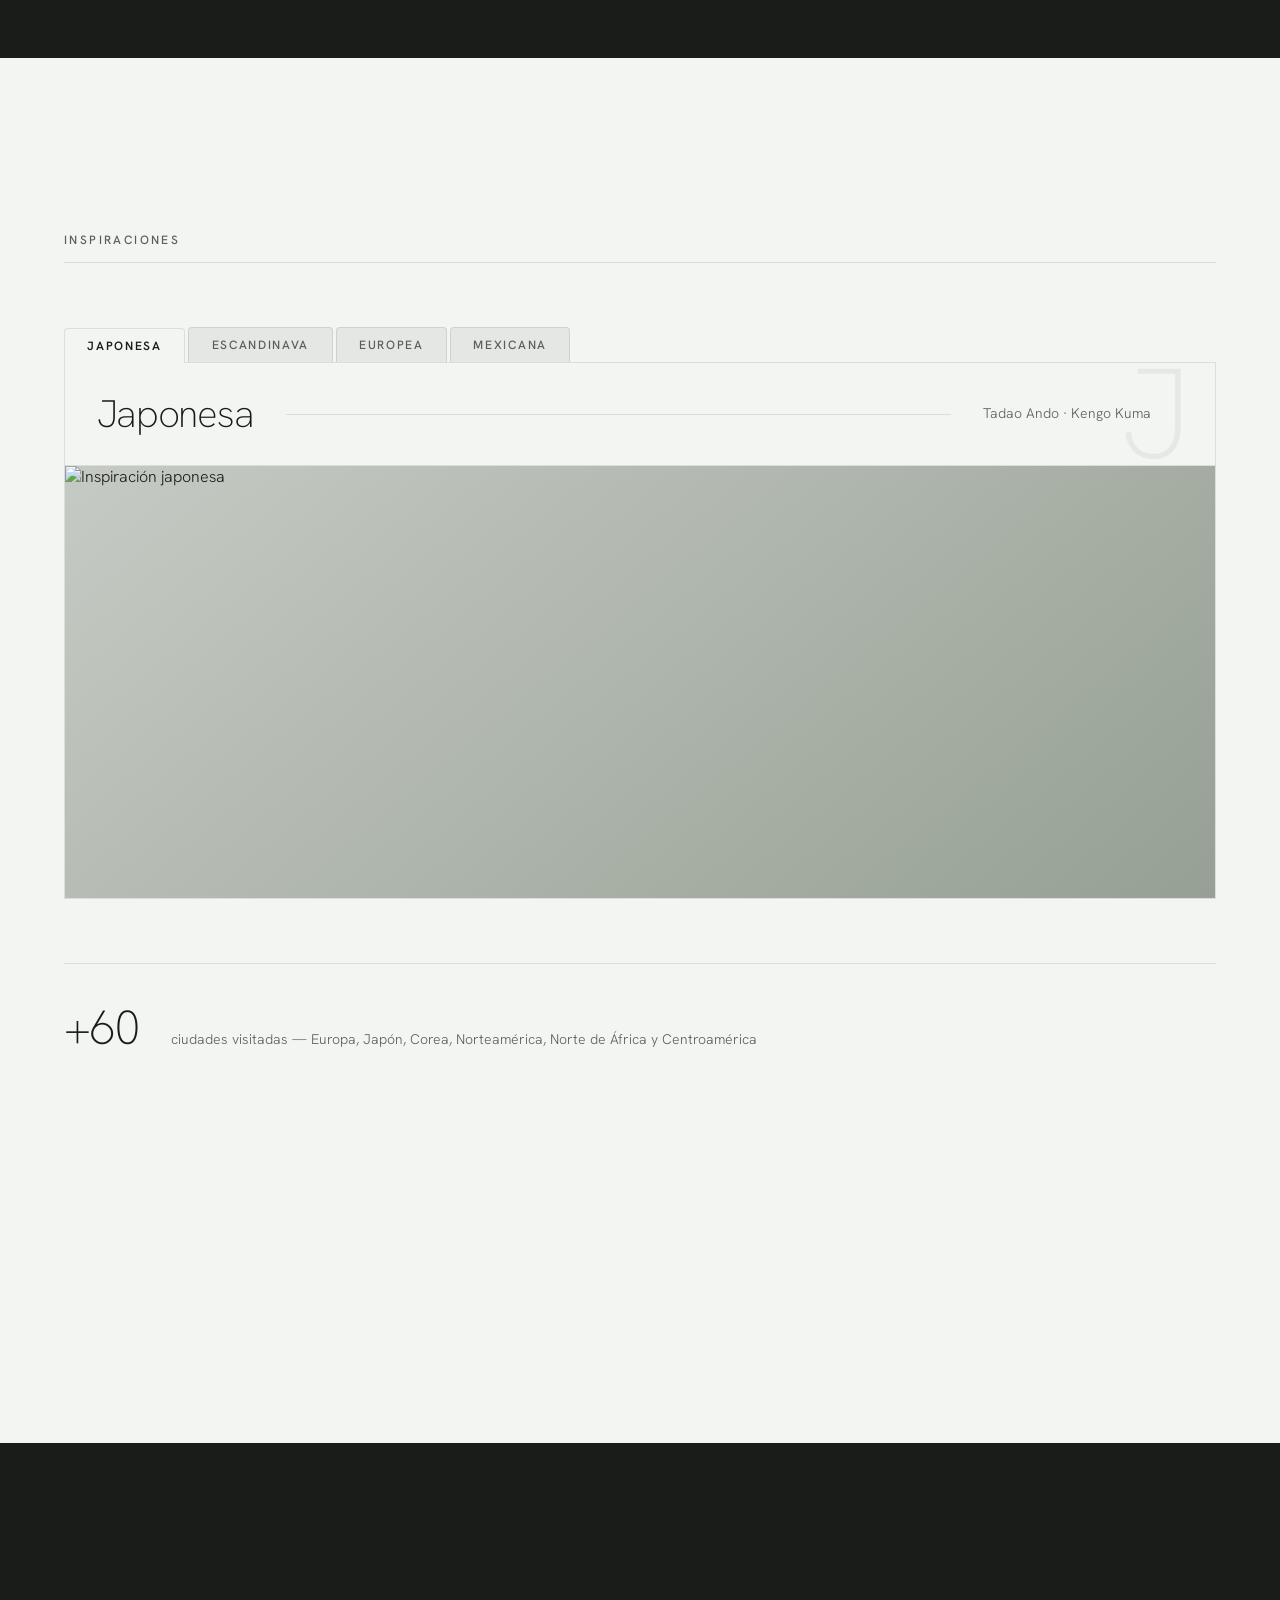
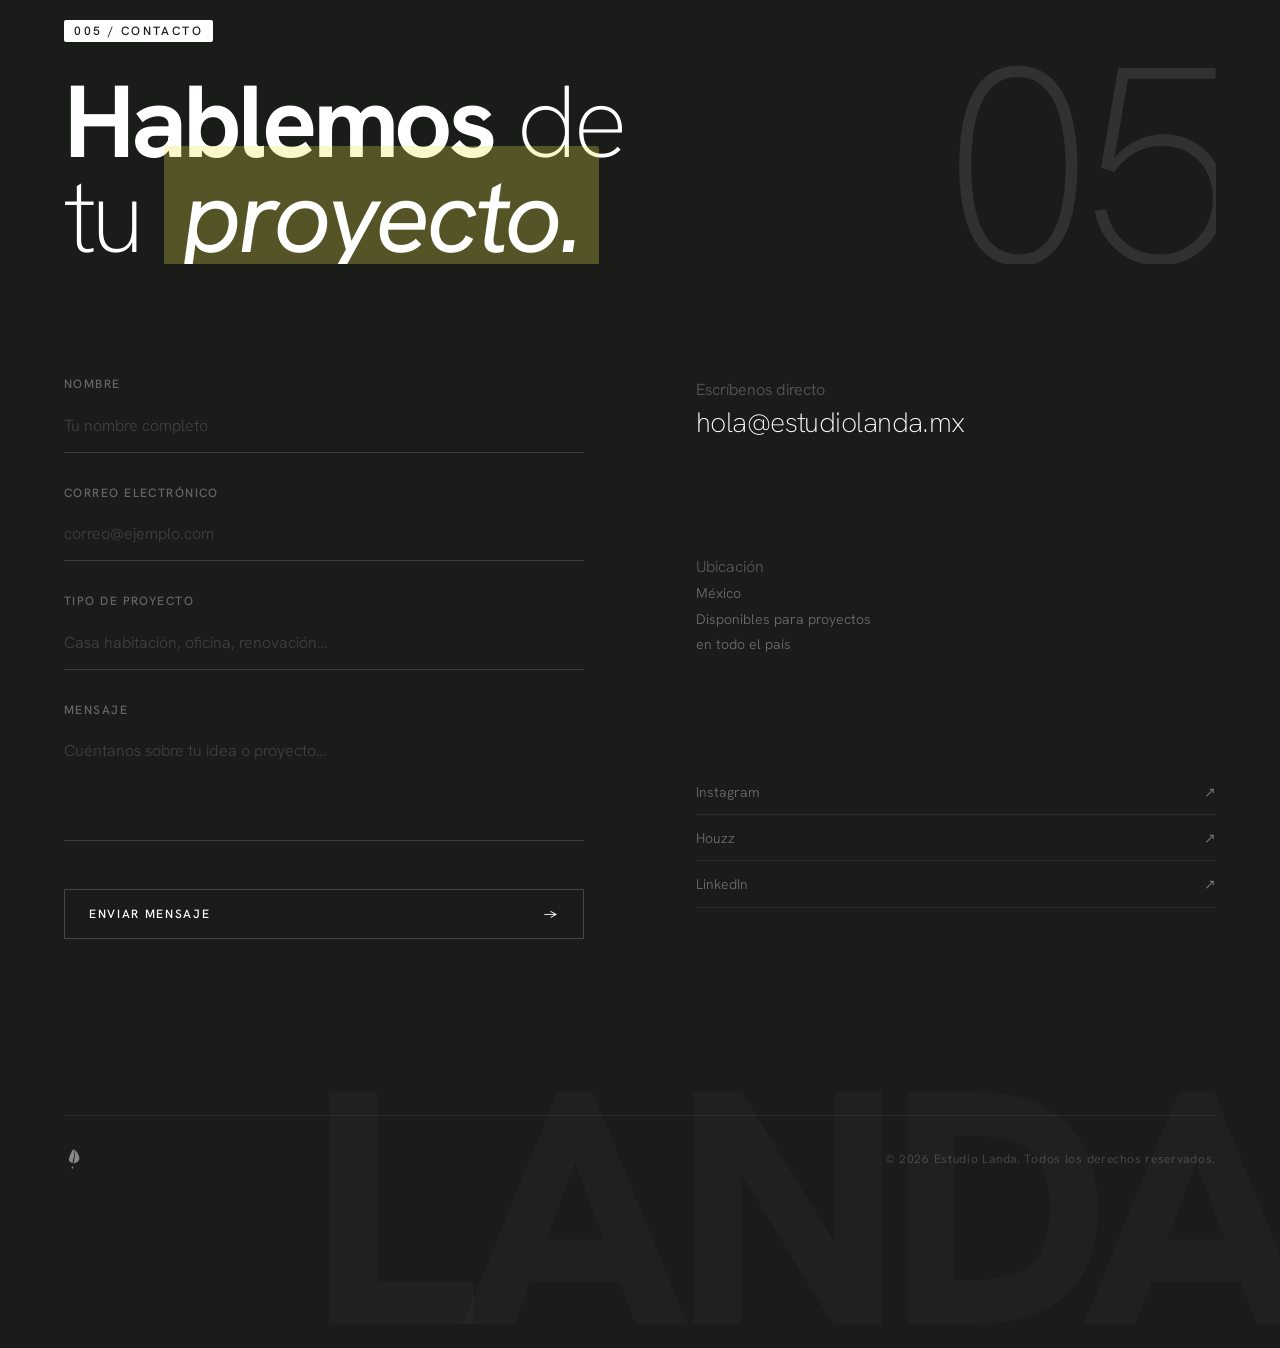
==== commit 6bbc1624: "Hero editorial animado, portafolio horizontal y equipo en 3 columnas - Hero: reemplaza tarjeta roja " ====
--- a/index.html
+++ b/index.html
@@ -121,23 +121,18 @@
       <a href="#contacto"   class="hero__eyebrow-link">Contacto</a>
     </div>
 
-    <!-- Ticker de frase — ancho completo -->
-    <div class="hero__phrase-ticker" aria-hidden="true">
-      <div class="hero__phrase-track">
-        <span>Creamos entornos que conectan a las personas con la luz, la naturaleza y la esencia del lugar.</span>
-        <span aria-hidden="true">Creamos entornos que conectan a las personas con la luz, la naturaleza y la esencia del lugar.</span>
-      </div>
-    </div>
-
-    <!-- Grupo: tarjeta -->
-    <div class="hero__card-group">
-      <div class="hero__card">
-        <p class="hero__card-title">
-          <span>Espacios</span>
-          <span>que</span>
-          <span>inspiran.</span>
-        </p>
-        <a href="#portafolio" class="hero__card-cta">Ver proyectos &nbsp;→</a>
+    <!-- Statement animado -->
+    <div class="hero__statement">
+      <p class="hero__statement-label">LANDA es</p>
+      <div class="hero__words-container" role="status" aria-live="polite">
+        <span class="hero__word">espacios que inspiran</span>
+        <span class="hero__word">luz y materialidad</span>
+        <span class="hero__word">narrativa espacial</span>
+        <span class="hero__word">atmósferas sensoriales</span>
+        <span class="hero__word">diseño atemporal</span>
+        <span class="hero__word">conexión con el entorno</span>
+        <span class="hero__word">detalle y esencia</span>
+        <span class="hero__word">sensibilidad espacial</span>
       </div>
     </div>
 
@@ -576,6 +571,7 @@
   </section>
 
   <!-- ── JS — módulos independientes ──────────────────────────────────── -->
+  <script src="js/hero-words.js"></script>
   <script src="js/nav.js"></script>
   <script src="js/portfolio.js"></script>
   <script src="js/animations.js"></script>
--- a/css/base.css
+++ b/css/base.css
@@ -187,3 +187,9 @@
 .ghost-num--light {
   color: rgba(242,245,242,0.10);
 }
+
+@media (hover: none) {
+  .cursor, .cursor-follower { display: none; }
+  body, a, button { cursor: auto; }
+  .filter-btn, .grid-cell, .servicio-item, .portfolio__arrow { cursor: pointer; }
+}
--- a/css/hero.css
+++ b/css/hero.css
@@ -456,102 +456,64 @@
   to { opacity: 1; }
 }
 
-/* Ticker de frase — ancho completo */
-.hero__phrase-ticker {
-  position: absolute;
-  left: 0;
-  right: 0;
-  bottom: calc(clamp(3rem, 8vh, 7rem) + clamp(220px, 28vw, 360px) + 1.5rem);
-  overflow: hidden;
+/* ── Statement animado "LANDA es" ───────────────────────────────────────── */
+.hero__statement {
+  position: absolute;
+  left: var(--gutter);
+  right: var(--gutter);
+  top: 50%;
+  transform: translateY(-52%);
   z-index: 2;
   pointer-events: none;
-}
-
-.hero__phrase-track {
-  display: inline-flex;
-  gap: clamp(4rem, 8vw, 8rem);
-  white-space: nowrap;
-  animation: phrase-ticker 14s linear infinite;
-}
-
-.hero__phrase-track span {
-  font-size: clamp(1.03rem, 1.38vw, 1.31rem);
+  opacity: 0;
+  animation: statement-fade-in 1s 0.3s cubic-bezier(0.22,1,0.36,1) forwards;
+}
+
+@keyframes statement-fade-in {
+  to { opacity: 1; }
+}
+
+.hero__statement-label {
+  display: block;
+  font-size: clamp(3.5rem, 8vw, 10.5rem);
   font-weight: var(--w-bold);
-  letter-spacing: 0.25em;
-  line-height: 1.4;
-  color: rgba(26,28,26,0.82);
-  white-space: nowrap;
-}
-
-@keyframes phrase-ticker {
-  0%   { transform: translateX(0); }
-  100% { transform: translateX(-50%); }
-}
-
-/* Grupo: tarjeta — anclado en la esquina inferior derecha */
-.hero__card-group {
-  position: absolute;
-  right: var(--gutter);
-  bottom: clamp(3rem, 8vh, 7rem);
-  width: clamp(320px, 38vw, 560px);
-  display: flex;
-  flex-direction: column;
-  gap: 0;
-  z-index: 3;
-  opacity: 0;
-  transform: translateY(24px);
-  animation: card-slide-in 1s 0.6s cubic-bezier(0.22,1,0.36,1) forwards;
-}
-
-/* Tarjeta editorial */
-.hero__card {
-  position: static;
-  width: 100%;
-  display: flex;
-  flex-direction: column;
-  justify-content: flex-end;
-  background: #F33414;
-  padding: clamp(2rem, 3vw, 3.5rem);
-  box-shadow: 0 8px 32px rgba(243,52,20,0.22), 0 2px 8px rgba(0,0,0,0.08);
-}
-
-@keyframes card-slide-in {
-  to { opacity: 1; transform: translateY(0); }
-}
-
-/* Título dentro de la tarjeta — tipografía ghost pero en blanco */
-.hero__card-title {
-  display: flex;
-  flex-direction: column;
-  font-size: clamp(44px, 9vw, 130px);
-  letter-spacing: -0.05em;
-  line-height: 0.88;
-  color: var(--color-white);
-  margin-bottom: var(--sp-lg);
-}
-
-.hero__card-title span:nth-child(1) { font-weight: var(--w-light); }
-.hero__card-title span:nth-child(2) { font-weight: var(--w-light); font-style: italic; }
-.hero__card-title span:nth-child(3) { font-weight: var(--w-bold); }
-
-.hero__card-cta {
-  display: inline-flex;
-  align-items: center;
-  gap: 0.4rem;
-  font-size: var(--size-xs);
-  font-weight: var(--w-medium);
-  letter-spacing: 0.14em;
-  text-transform: uppercase;
-  color: rgba(255,255,255,0.6);
-  border-bottom: 1px solid rgba(255,255,255,0.22);
-  padding-bottom: 0.25rem;
-  cursor: none;
-  transition: color var(--dur-fast), border-color var(--dur-fast);
-}
-
-.hero__card-cta:hover {
-  color: var(--color-white);
-  border-color: rgba(255,255,255,0.6);
+  letter-spacing: -0.04em;
+  line-height: 0.92;
+  color: var(--color-dark);
+  user-select: none;
+}
+
+.hero__words-container {
+  position: relative;
+  font-size: clamp(3.5rem, 8vw, 10.5rem);
+  min-height: 1em;
+  height: auto;
+  margin-top: 0.04em;
+}
+
+.hero__word {
+  position: absolute;
+  top: 0;
+  left: 0;
+  font-size: 1em;
+  font-weight: var(--w-light);
+  letter-spacing: -0.04em;
+  line-height: 0.92;
+  color: var(--color-dark);
+  opacity: 0;
+  transform: translateY(12px);
+  transition: opacity 1.1s cubic-bezier(0.16,1,0.3,1), transform 1.1s cubic-bezier(0.16,1,0.3,1);
+}
+
+.hero__word--visible {
+  opacity: 1;
+  transform: translateY(0);
+}
+
+.hero__word--exit {
+  opacity: 0;
+  transform: translateY(-8px);
+  transition: opacity 0.7s ease, transform 0.7s ease;
 }
 
 /* Scroll indicator */
@@ -571,10 +533,32 @@
     top: 42%;
   }
 
-  .hero__card-group {
+  .hero__statement {
+    left: var(--gutter);
     right: var(--gutter);
-    left: var(--gutter);
-    width: auto;
-    bottom: clamp(2rem, 6vh, 4rem);
-  }
-}
+  }
+
+  .hero__statement-label,
+  .hero__words-container {
+    font-size: clamp(2.4rem, 7.5vw, 6rem);
+  }
+}
+
+@media (max-width: 600px) {
+  .hero--editorial .hero__eyebrow {
+    gap: 0.9rem;
+    padding: 0.7rem var(--gutter);
+    overflow: hidden;
+  }
+
+  .hero--editorial .hero__eyebrow-link {
+    font-size: 0.62rem;
+    letter-spacing: 0.07em;
+    flex-shrink: 0;
+  }
+
+  .hero__statement-label,
+  .hero__words-container {
+    font-size: clamp(1.5rem, 8vw, 2.8rem);
+  }
+}
--- a/css/portfolio.css
+++ b/css/portfolio.css
@@ -3,7 +3,7 @@
 .portfolio {
   padding: var(--sp-2xl) 0;
   background: var(--color-bg);
-  overflow: hidden;
+  overflow: visible;
 }
 
 /* Header */
@@ -224,19 +224,34 @@
 }
 
 /* ── Grid 4×4 de proyectos ───────────────────────────────────────────────── */
+/* ── Grid: 4 filas × scroll horizontal ──────────────────────────────────── */
+
 .portfolio__grid {
   display: grid;
-  grid-template-columns: repeat(4, 1fr);
-  border-left: 1px solid var(--color-border);
-  border-top: 1px solid var(--color-border);
-}
-
+  grid-template-rows: repeat(4, clamp(200px, 24vw, 340px));
+  grid-auto-flow: column;
+  grid-auto-columns: clamp(200px, 24vw, 340px);
+  gap: 1px;
+  background: var(--color-border);
+  overflow-x: auto;
+  overflow-y: hidden;
+  scroll-behavior: smooth;
+  -webkit-overflow-scrolling: touch;
+  scrollbar-width: thin;
+  scrollbar-color: var(--color-red) rgba(26,28,26,0.08);
+  cursor: grab;
+}
+
+.portfolio__grid:active { cursor: grabbing; }
+
+.portfolio__grid::-webkit-scrollbar { height: 4px; }
+.portfolio__grid::-webkit-scrollbar-track { background: rgba(26,28,26,0.06); }
+.portfolio__grid::-webkit-scrollbar-thumb { background: var(--color-red); border-radius: 2px; }
+
+/* ── Celda ───────────────────────────────────────────────────────────────── */
 .grid-cell {
   position: relative;
-  aspect-ratio: 3/4;
-  overflow: hidden;
-  border-right: 1px solid var(--color-border);
-  border-bottom: 1px solid var(--color-border);
+  overflow: hidden;
   cursor: none;
   background: var(--color-surface);
 }
@@ -248,61 +263,86 @@
   height: 100%;
   object-fit: cover;
   transform: scale(1.06);
-  transition: transform 1.2s var(--ease), opacity 0.4s ease;
-}
+  transition: transform 1.2s var(--ease);
+}
+
+.grid-cell:hover .grid-cell__img { transform: scale(1); }
 
 .grid-cell__placeholder {
   position: absolute;
   inset: 0;
-  transition: opacity 0.4s ease;
-}
-
-/* Número del proyecto — siempre visible */
+}
+
+/* Filtro rojo 50% — desaparece en hover */
+.grid-cell__filter {
+  position: absolute;
+  inset: 0;
+  background: rgba(243, 52, 20, 0.50);
+  transition: opacity 0.45s var(--ease);
+  z-index: 1;
+}
+
+.grid-cell:hover .grid-cell__filter { opacity: 0; }
+
+/* Contenido centrado: número · nombre · botón */
+.grid-cell__content {
+  position: absolute;
+  inset: 0;
+  display: flex;
+  flex-direction: column;
+  align-items: center;
+  justify-content: center;
+  gap: 0.45rem;
+  z-index: 2;
+  padding: var(--sp-md);
+}
+
+/* Número grande */
 .grid-cell__num {
-  position: absolute;
-  top: 50%;
-  left: 50%;
-  transform: translate(-50%, -50%);
-  font-size: clamp(2rem, 4vw, 3.5rem);
-  font-weight: var(--w-thin);
-  letter-spacing: -0.04em;
-  color: rgba(26,28,26,0.18);
-  transition: opacity 0.3s ease;
-  z-index: 1;
+  font-size: clamp(2.8rem, 5vw, 6rem);
+  font-weight: var(--w-thin);
+  letter-spacing: -0.05em;
+  color: rgba(255,255,255,0.95);
+  line-height: 1;
   user-select: none;
-  line-height: 1;
-}
-
-/* Nombre — aparece en hover */
-.grid-cell__overlay {
-  position: absolute;
-  inset: 0;
-  background: linear-gradient(to top, rgba(26,28,26,0.82) 0%, rgba(26,28,26,0.2) 60%, transparent 100%);
-  display: flex;
-  flex-direction: column;
-  justify-content: flex-end;
-  padding: var(--sp-md);
-  opacity: 0;
-  transition: opacity 0.35s var(--ease);
-  z-index: 2;
-}
-
-.grid-cell:hover .grid-cell__overlay { opacity: 1; }
-.grid-cell:hover .grid-cell__num { opacity: 0; }
-.grid-cell:hover .grid-cell__img { transform: scale(1); }
-
+}
+
+/* Nombre bold centrado */
 .grid-cell__name {
-  font-size: clamp(0.8rem, 1.4vw, 1.1rem);
-  font-weight: var(--w-light);
-  letter-spacing: -0.02em;
+  font-size: clamp(0.62rem, 0.9vw, 0.82rem);
+  font-weight: var(--w-bold);
+  letter-spacing: 0.06em;
+  text-transform: uppercase;
   color: var(--color-white);
-  line-height: 1.2;
-}
-
-.grid-cell__year {
-  font-size: var(--size-xs);
-  color: rgba(255,255,255,0.45);
-  margin-top: 0.25rem;
+  text-align: center;
+  line-height: 1.3;
+  padding: 0 0.5rem;
+}
+
+/* Botón círculo con flecha */
+.grid-cell__gallery-btn {
+  width: 38px;
+  height: 38px;
+  border-radius: 50%;
+  border: 1.5px solid rgba(255,255,255,0.6);
+  display: flex;
+  align-items: center;
+  justify-content: center;
+  color: rgba(255,255,255,0.85);
+  background: transparent;
+  font-size: 1rem;
+  margin-top: 0.3rem;
+  transition: background var(--dur-med) var(--ease),
+              border-color var(--dur-med) var(--ease),
+              transform var(--dur-med) var(--ease);
+  cursor: none;
+  flex-shrink: 0;
+}
+
+.grid-cell:hover .grid-cell__gallery-btn {
+  background: rgba(255,255,255,0.18);
+  border-color: rgba(255,255,255,0.95);
+  transform: scale(1.1);
 }
 
 /* ── Lightbox ────────────────────────────────────────────────────────────── */
@@ -406,13 +446,16 @@
 
 .lightbox__arrow:hover { color: var(--color-white); }
 
-@media (max-width: 900px) {
-  .portfolio__grid { grid-template-columns: repeat(2, 1fr); }
+@media (max-width: 768px) {
+  .portfolio__grid {
+    grid-template-rows: repeat(4, clamp(110px, 38vw, 180px));
+    grid-auto-columns: clamp(110px, 38vw, 180px);
+  }
 }
 
 @media (max-width: 480px) {
-  .portfolio__grid { grid-template-columns: repeat(2, 1fr); }
-  .grid-cell { aspect-ratio: 1/1; }
+  .grid-cell__name { font-size: 0.55rem; }
+  .grid-cell__num  { font-size: 2rem; }
 }
 
 /* ── Header rediseñado ───────────────────────────────────────────────────── */
@@ -727,6 +770,5 @@
 }
 
 @media (max-width: 768px) {
-  .portfolio__grid { grid-template-columns: 1fr; }
   .project-card--large, .project-card--medium { width: 85vw; }
 }
--- a/css/nosotros.css
+++ b/css/nosotros.css
@@ -89,22 +89,25 @@
 /* ── Equipo ──────────────────────────────────────────────────────────────── */
 
 .nosotros__team {
+  display: grid;
+  grid-template-columns: repeat(3, 1fr);
+  border-top: 1px solid var(--color-border);
+}
+
+.nosotros__member {
   display: flex;
   flex-direction: column;
-}
-
-.nosotros__member {
-  display: grid;
-  grid-template-columns: 60px 1fr 32px;
-  align-items: start;
-  gap: var(--sp-lg);
-  padding: var(--sp-lg) 0;
-  border-bottom: 1px solid var(--color-border);
-  position: relative;
-  overflow: hidden;
-  transition: padding-left var(--dur-med) var(--ease);
+  gap: var(--sp-md);
+  padding: var(--sp-xl) var(--sp-xl) var(--sp-xl) 0;
+  border-right: 1px solid var(--color-border);
+  position: relative;
+  overflow: hidden;
+  transition: background var(--dur-med) var(--ease);
   cursor: default;
 }
+
+.nosotros__member:nth-child(n+2) { padding-left: var(--sp-xl); }
+.nosotros__member:last-child      { border-right: none; padding-right: 0; }
 
 .nosotros__member::before {
   content: '';
@@ -117,32 +120,30 @@
 }
 
 .nosotros__member:hover::before { transform: scaleX(1); }
-.nosotros__member:hover { padding-left: var(--sp-md); }
 
 .nosotros__member-num {
   font-size: var(--size-xs);
   font-weight: var(--w-light);
-  letter-spacing: 0.1em;
-  opacity: 0.25;
-  padding-top: 5px;
+  letter-spacing: 0.12em;
+  opacity: 0.3;
   font-variant-numeric: tabular-nums;
 }
 
 .nosotros__member-body {
   display: flex;
   flex-direction: column;
-  gap: 0.6rem;
+  gap: 0.75rem;
+  flex: 1;
 }
 
 .nosotros__member-header {
   display: flex;
-  align-items: center;
-  gap: var(--sp-sm);
-  flex-wrap: wrap;
+  flex-direction: column;
+  gap: 0.5rem;
 }
 
 .nosotros__member-name {
-  font-size: clamp(1.4rem, 2.5vw, 2rem);
+  font-size: clamp(1.5rem, 2.2vw, 2.2rem);
   font-weight: var(--w-thin);
   letter-spacing: -0.03em;
   color: var(--color-dark);
@@ -154,20 +155,30 @@
   font-weight: var(--w-light);
   line-height: 1.75;
   color: var(--color-mid);
-  max-width: 560px;
 }
 
 .nosotros__member-arrow {
-  font-size: var(--size-lg);
+  font-size: var(--size-base);
   color: rgba(26,28,26,0.15);
   transition: color var(--dur-fast), transform var(--dur-med) var(--ease);
-  padding-top: 4px;
+  margin-top: auto;
   line-height: 1;
+  align-self: flex-start;
 }
 
 .nosotros__member:hover .nosotros__member-arrow {
   color: var(--color-accent);
-  transform: translate(5px, -5px);
+  transform: translate(4px, -4px);
+}
+
+@media (max-width: 900px) {
+  .nosotros__team { grid-template-columns: 1fr; }
+  .nosotros__member {
+    padding-left: 0 !important;
+    padding-right: 0 !important;
+    border-right: none;
+    border-bottom: 1px solid var(--color-border);
+  }
 }
 
 /* ── Docencia ────────────────────────────────────────────────────────────── */
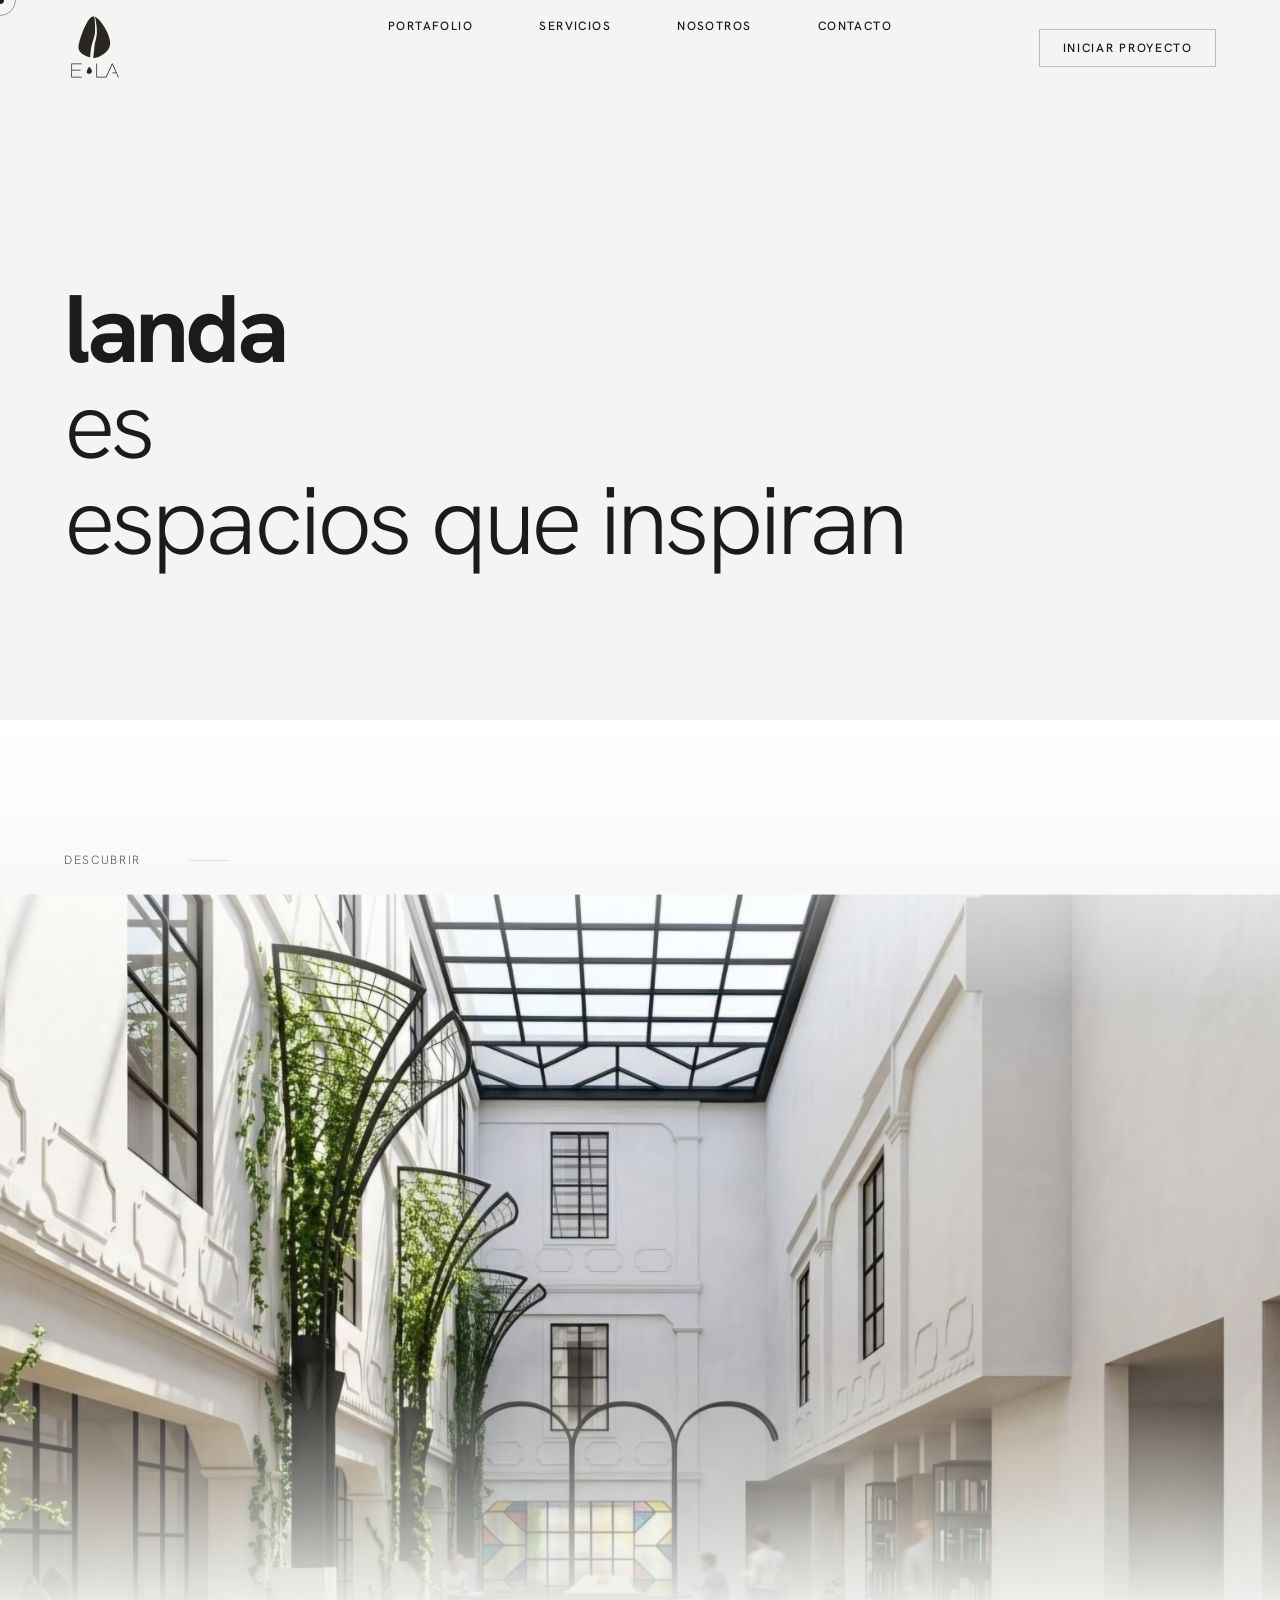
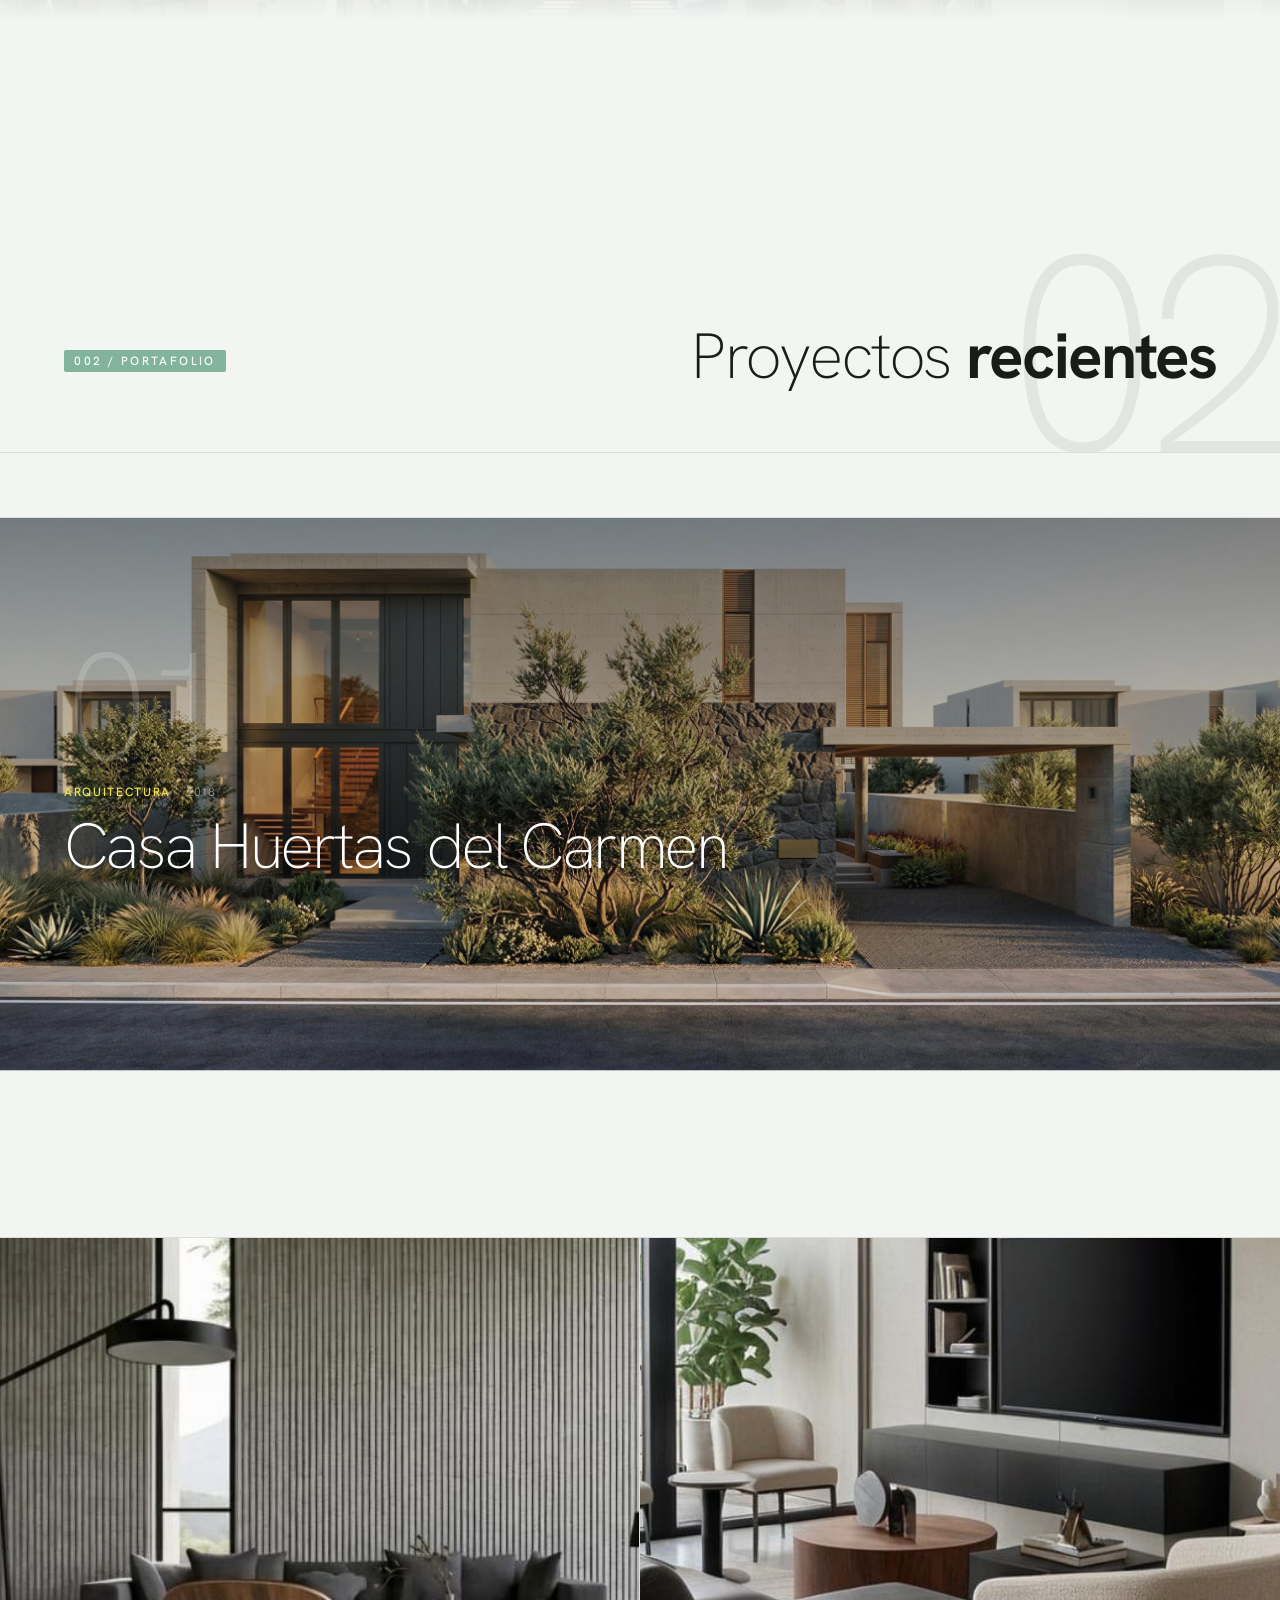
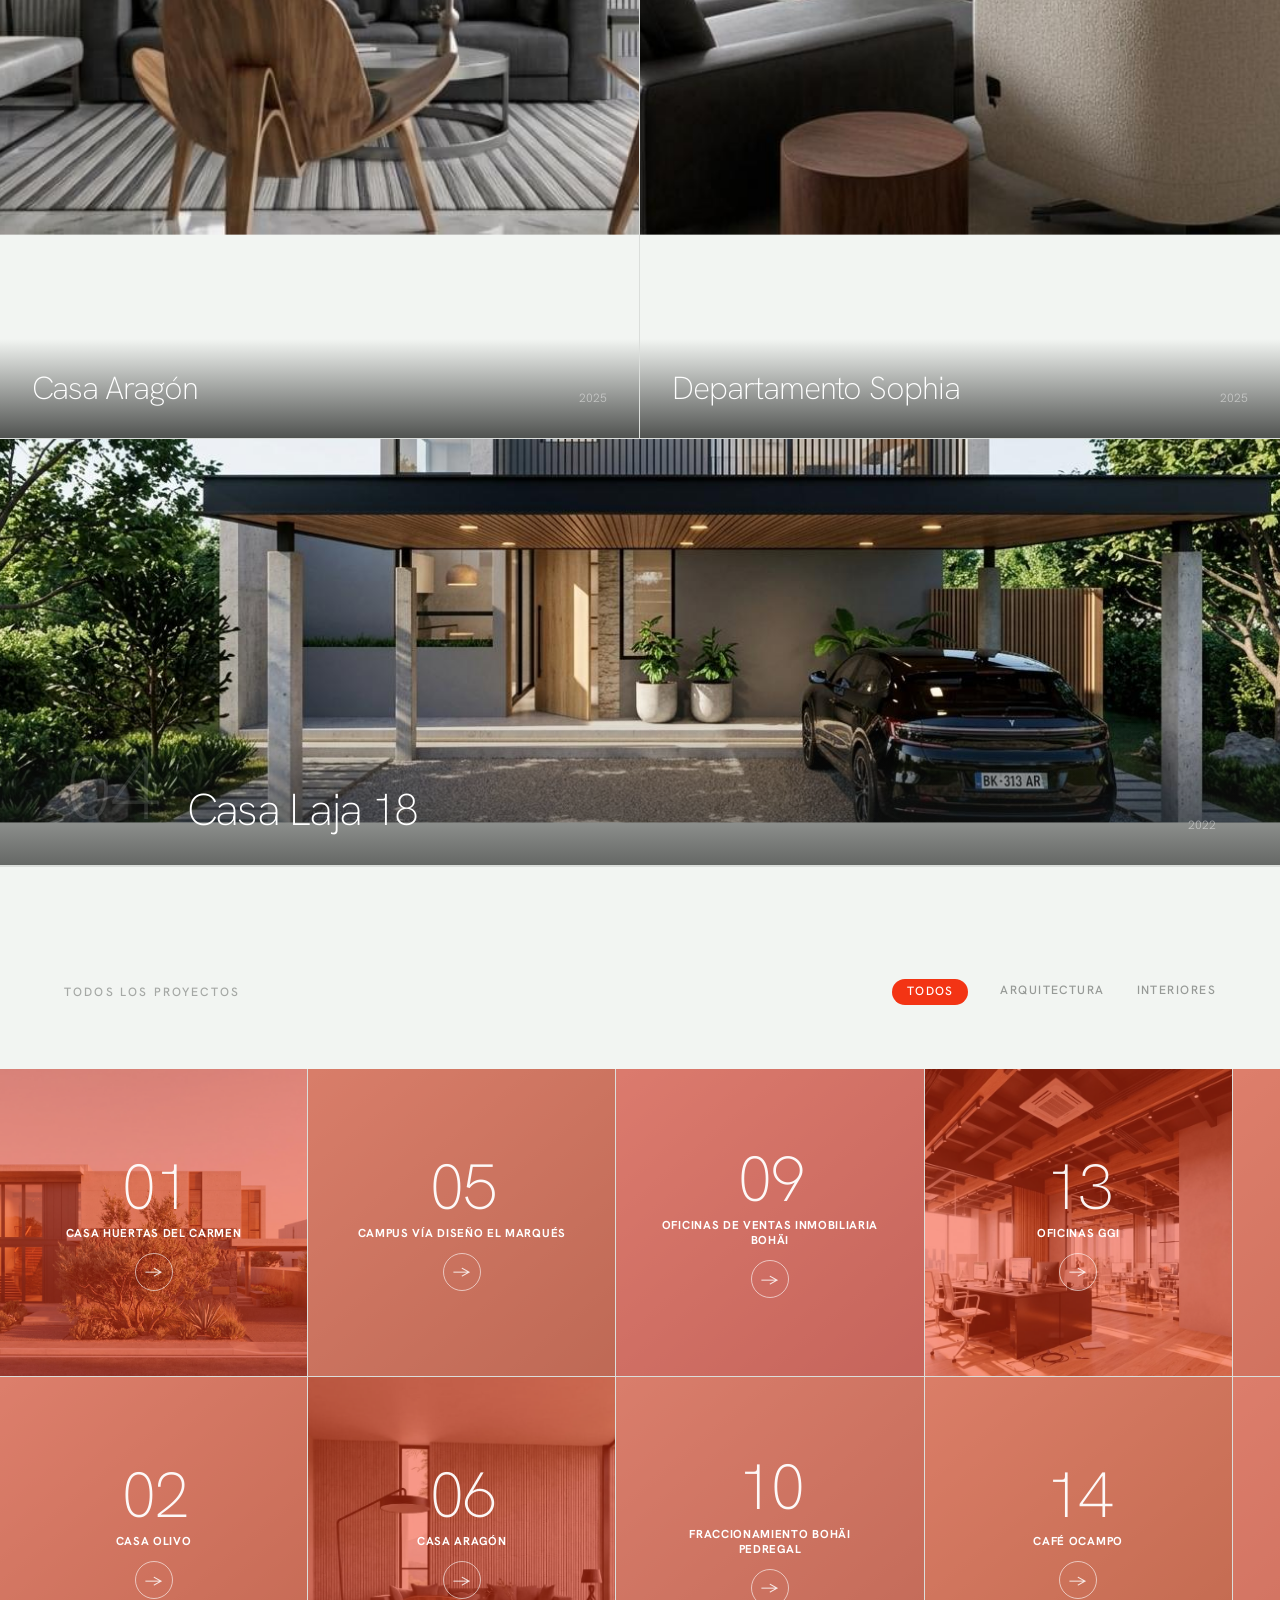
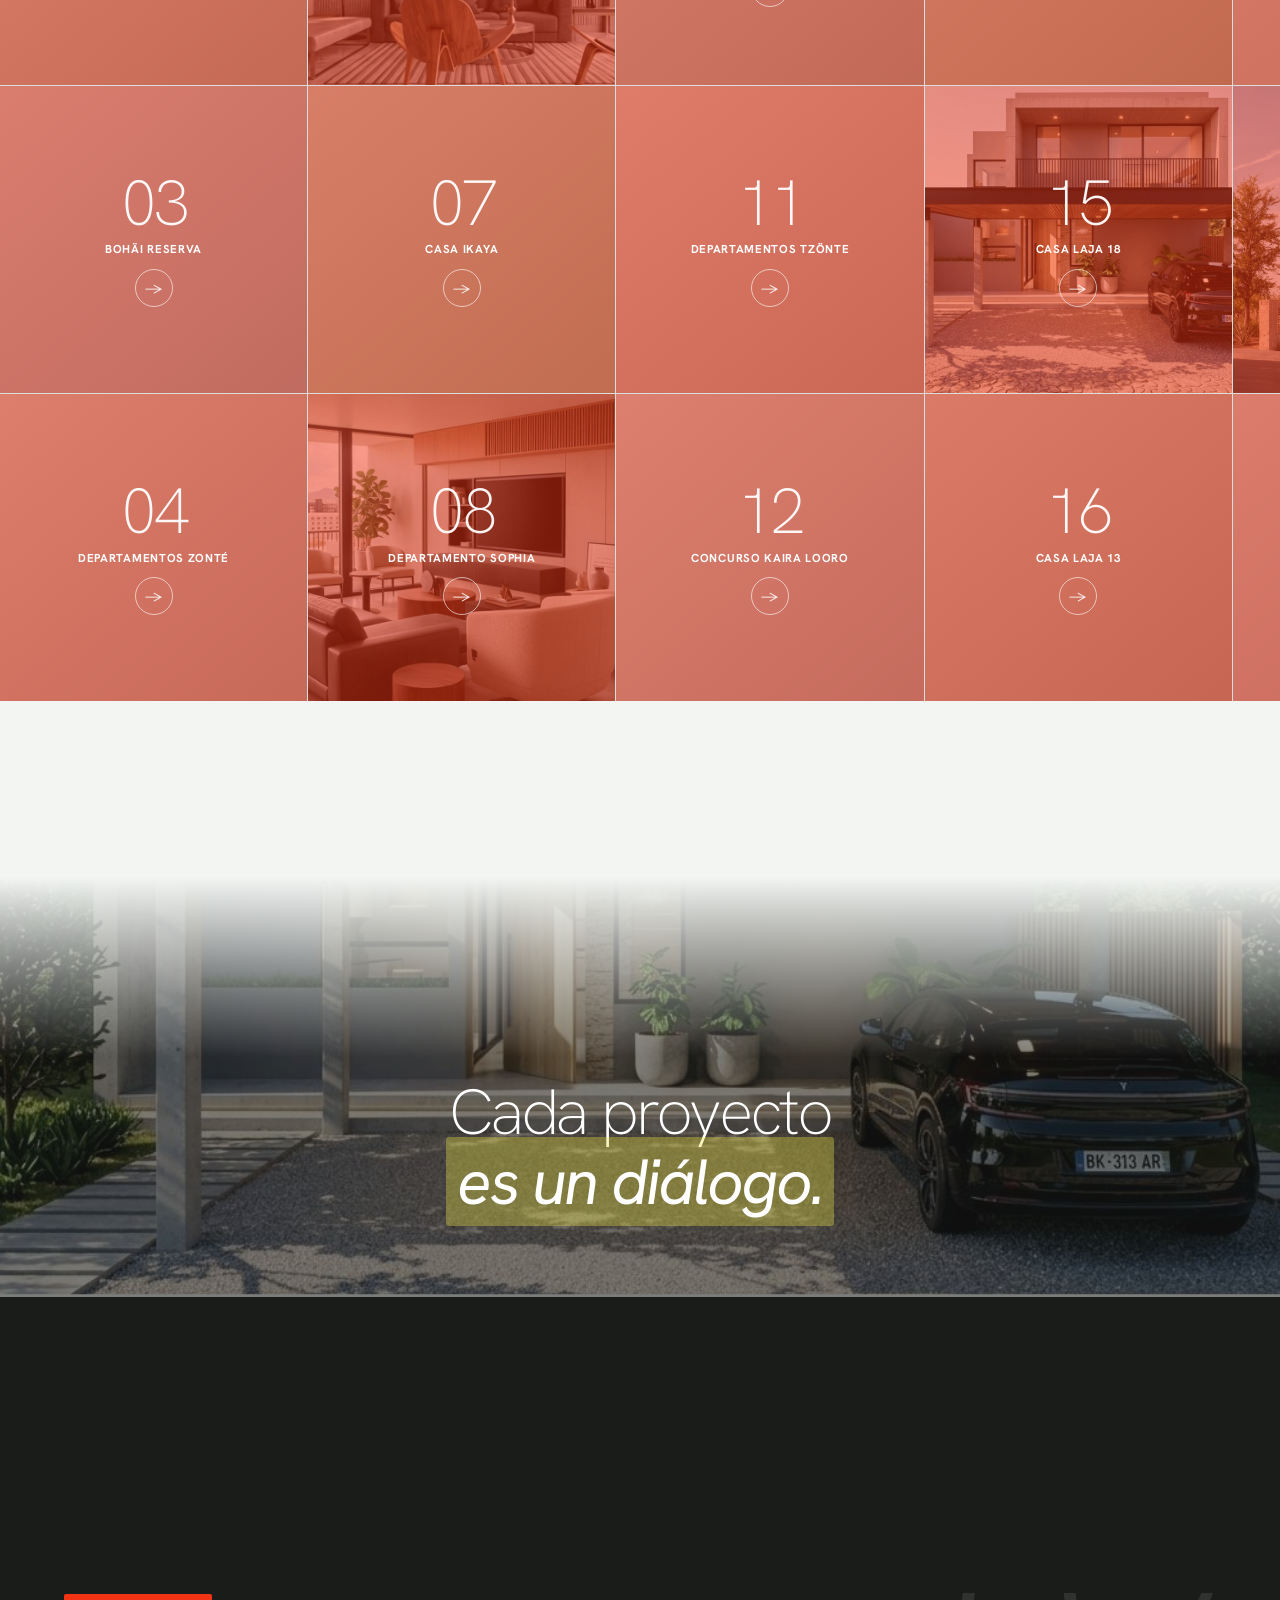
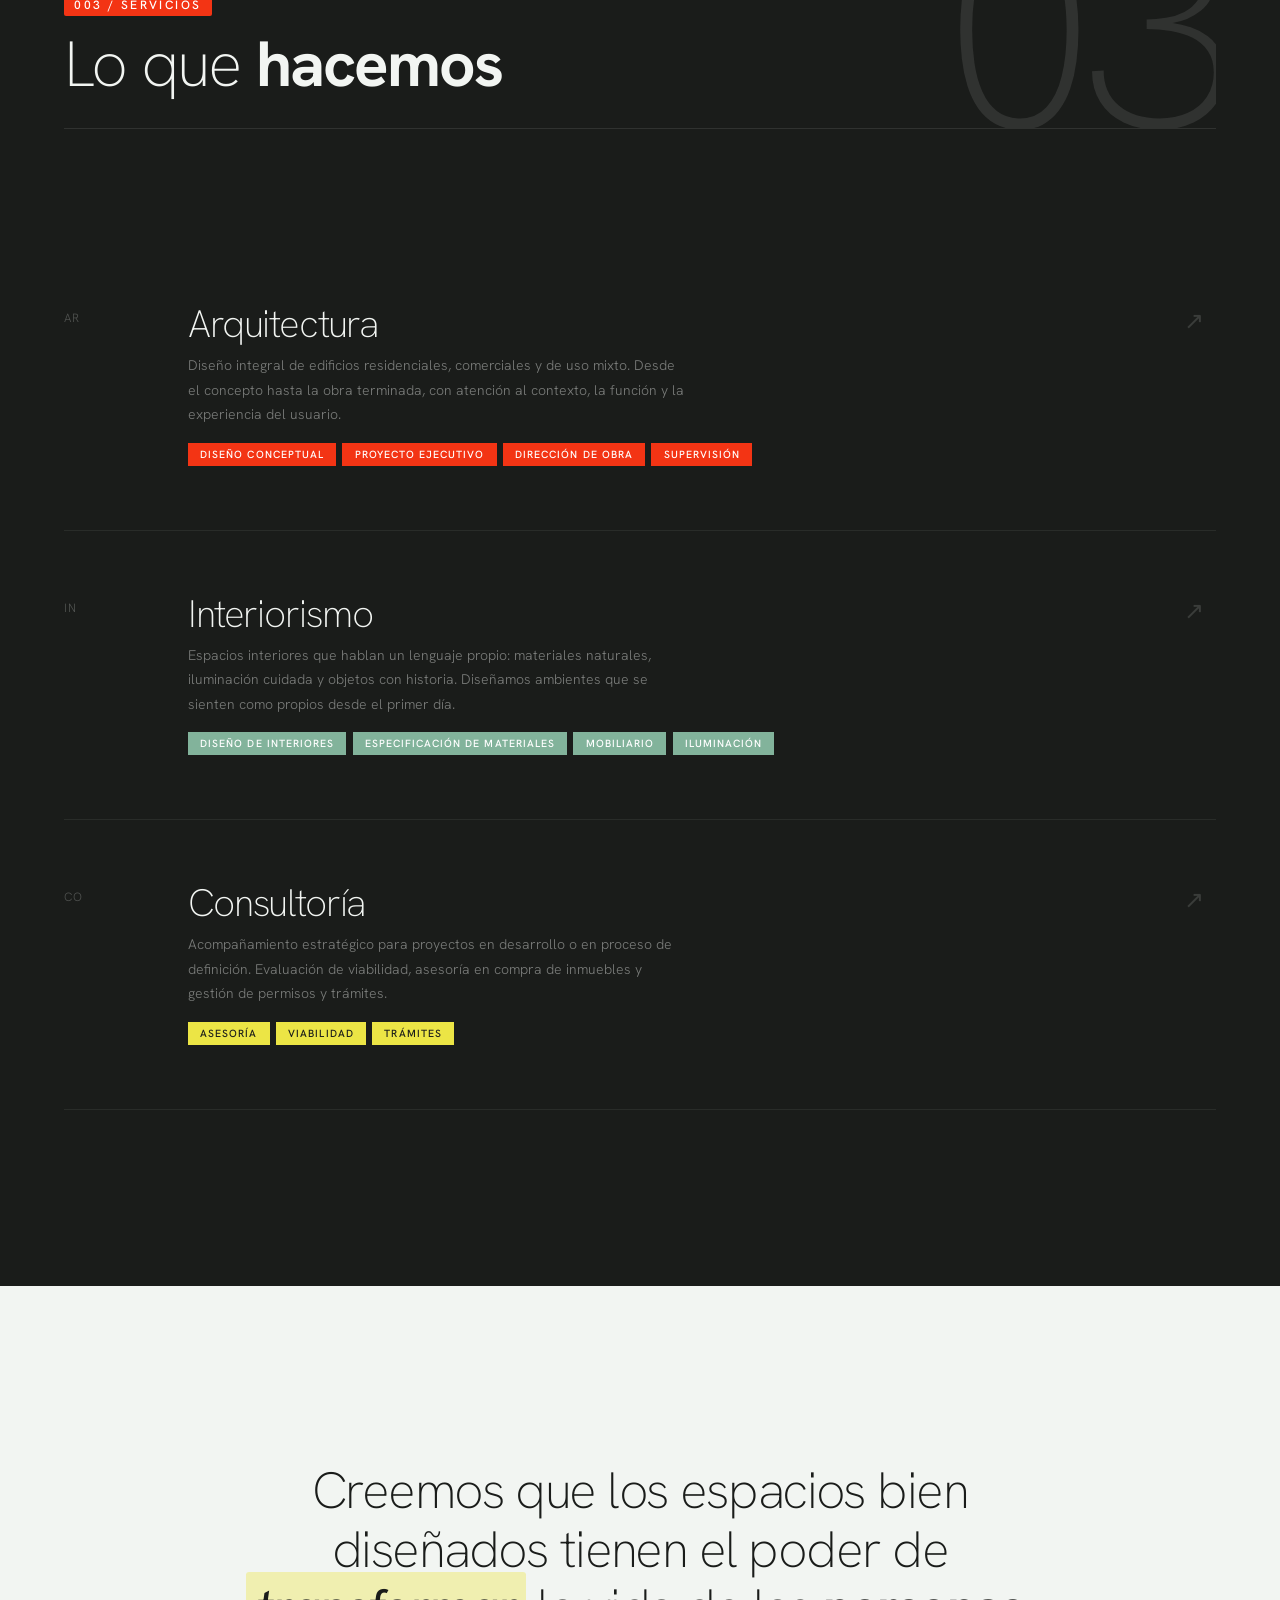
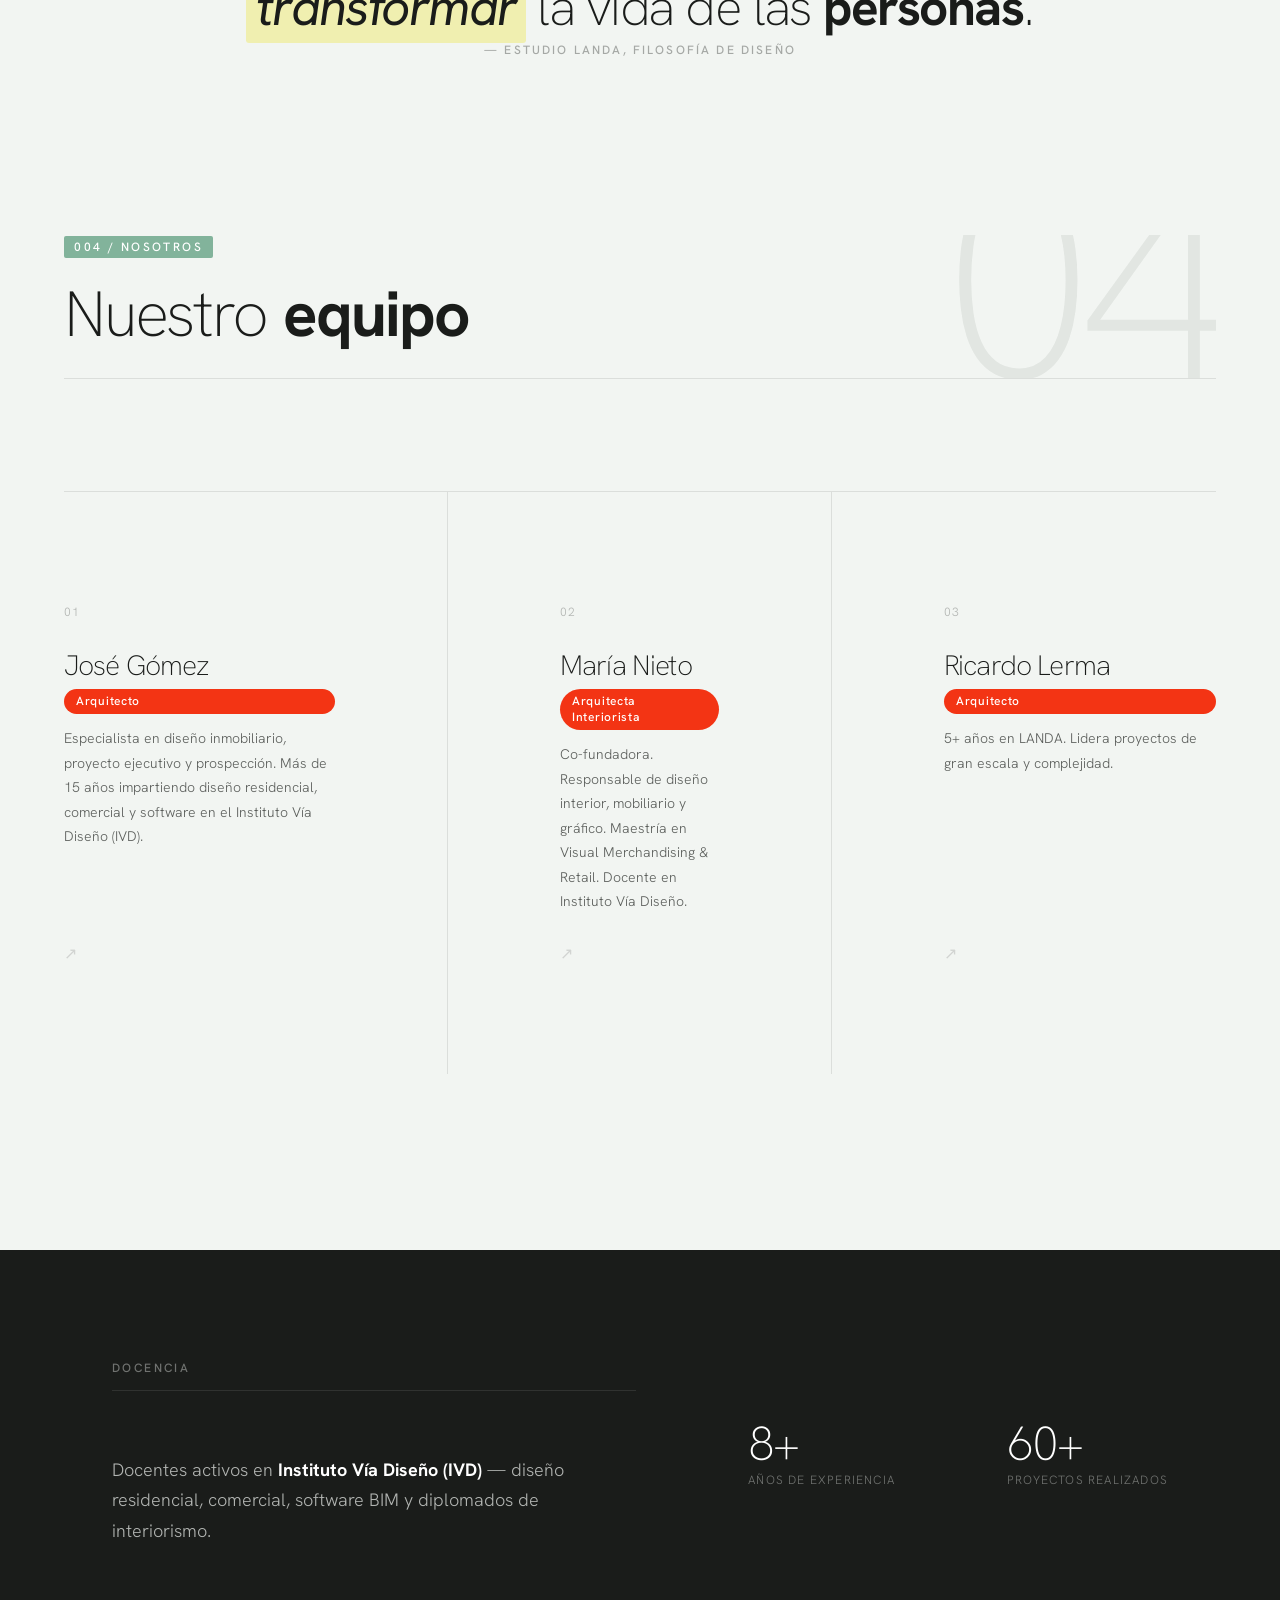
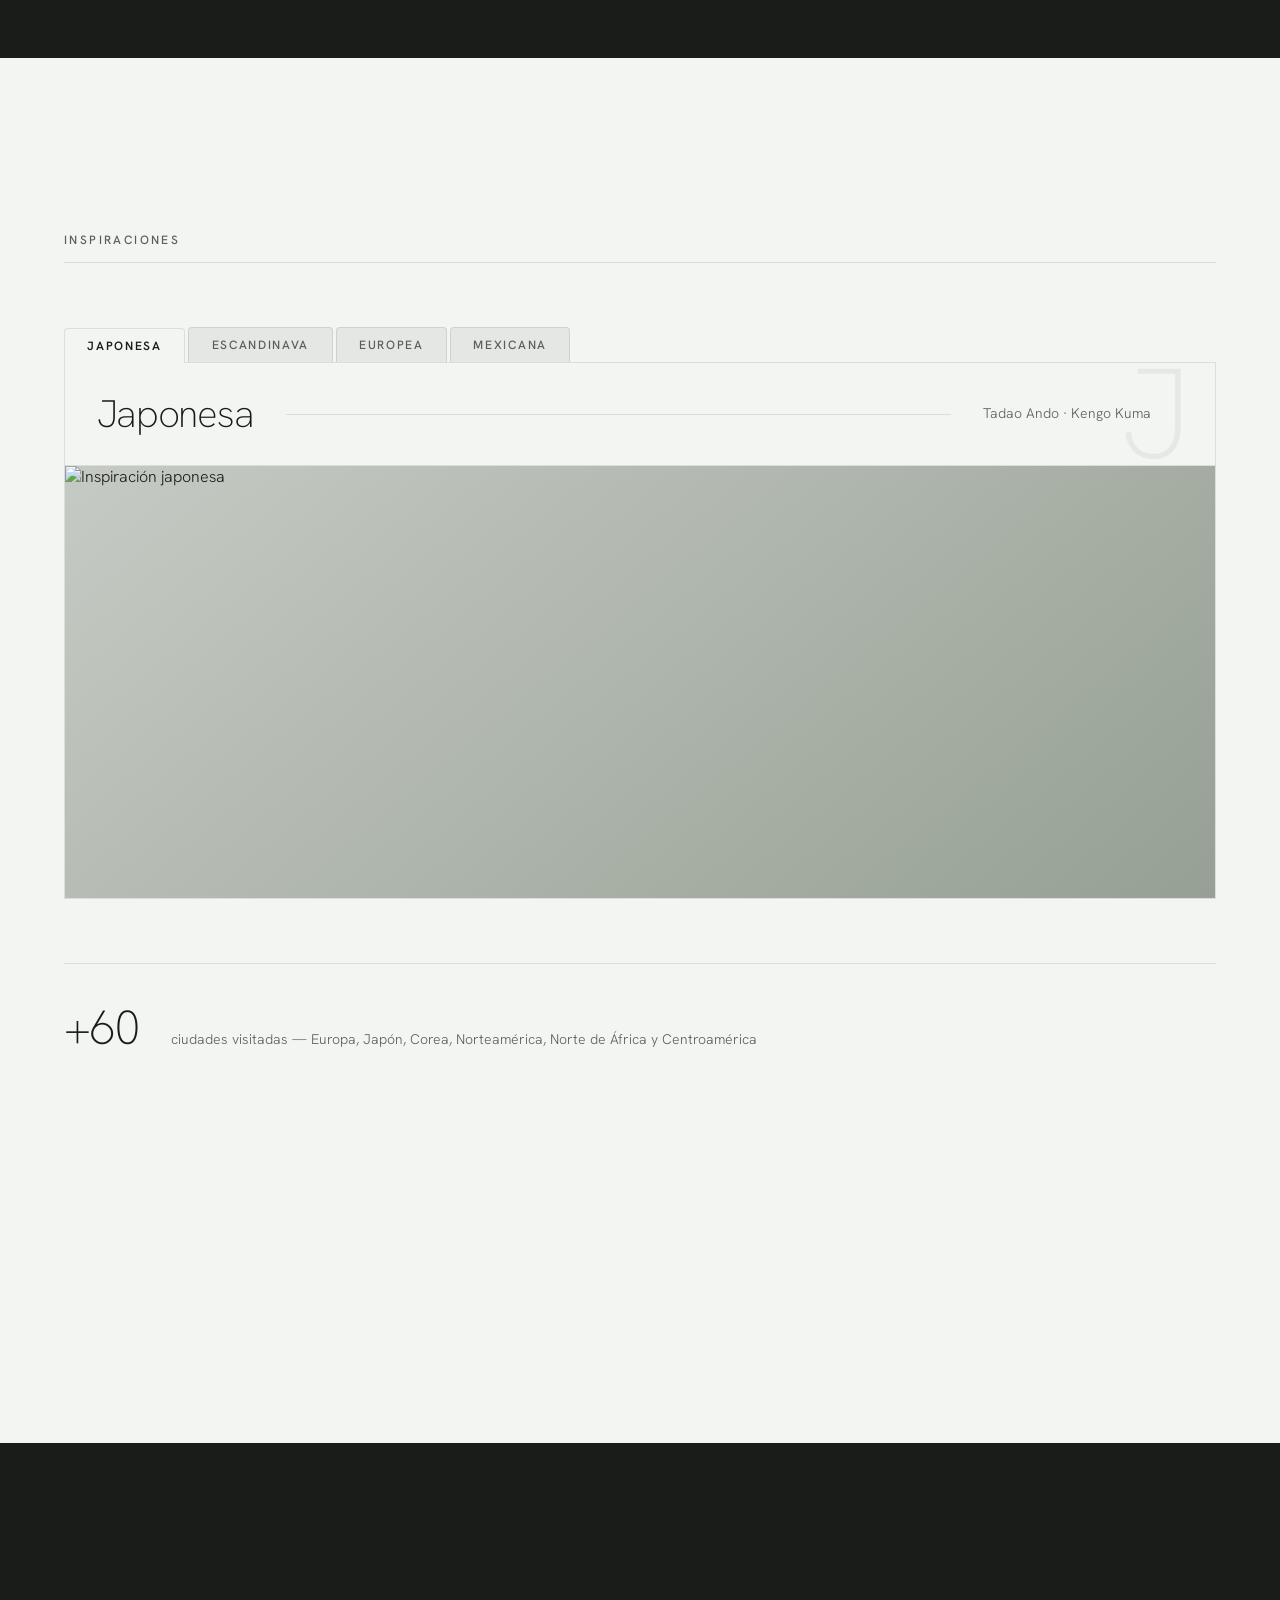
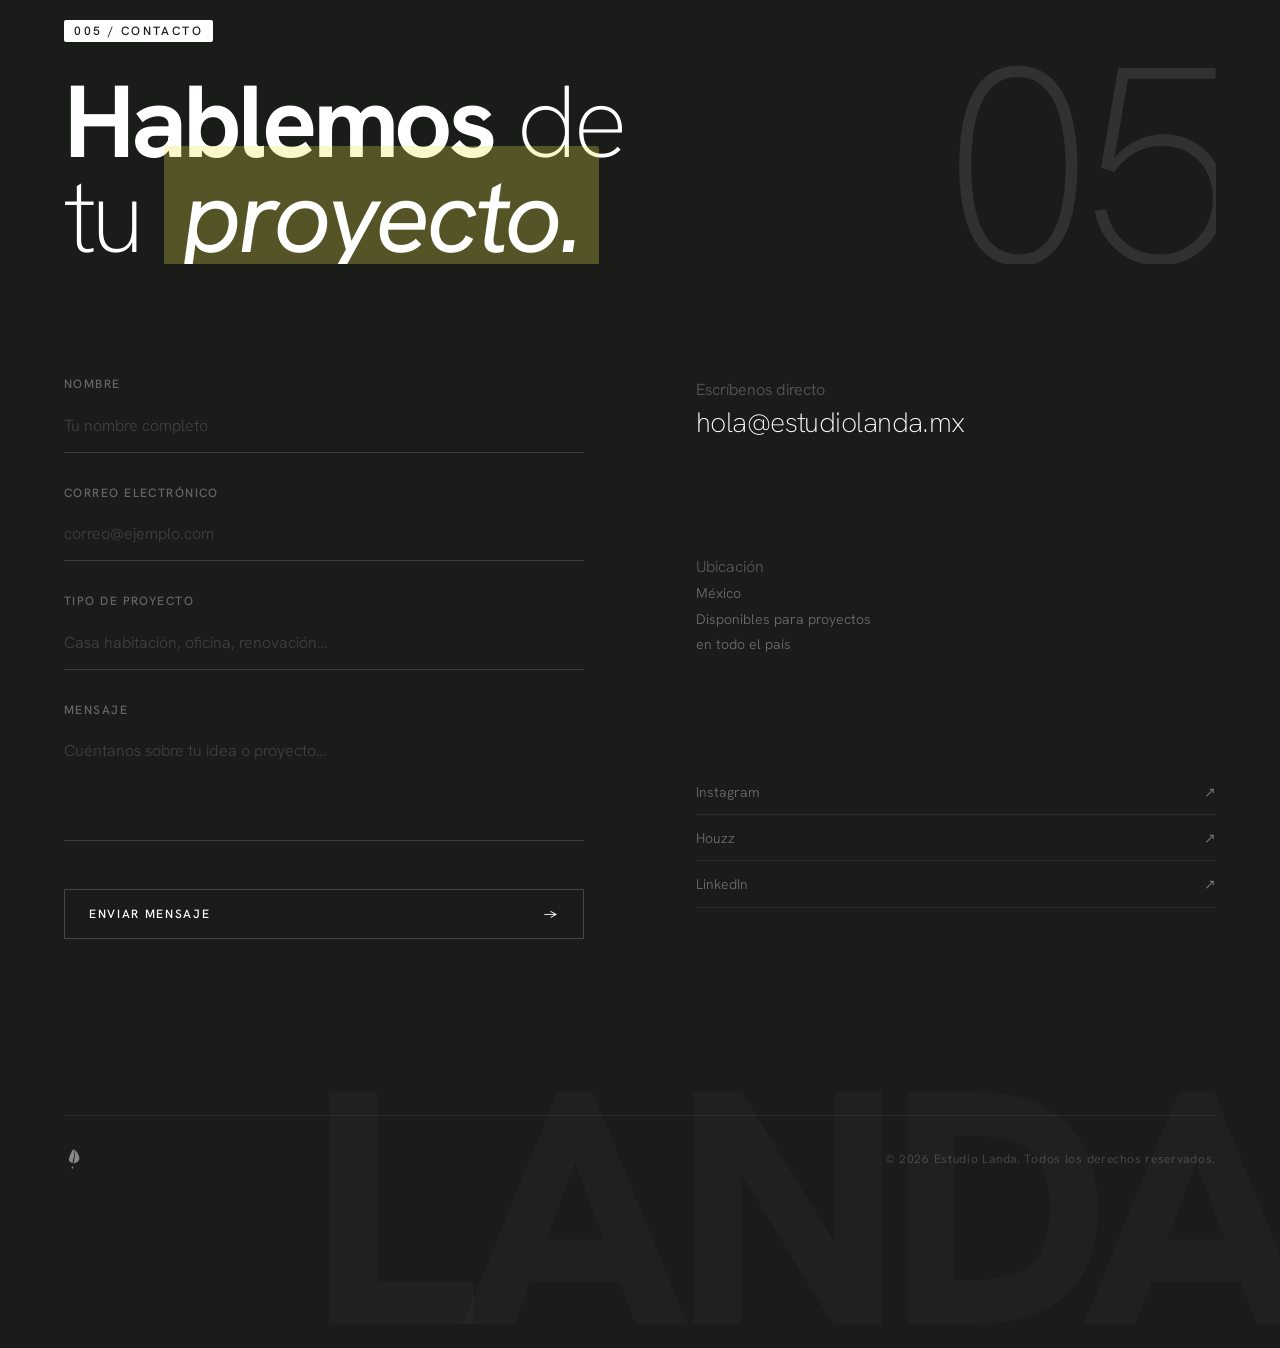
==== commit 927de3d0: "Hero: 3 renglones apilados con frase deslizante izq→centro→der - 'landa' bold / 'es' light / frase r" ====
--- a/index.html
+++ b/index.html
@@ -121,9 +121,10 @@
       <a href="#contacto"   class="hero__eyebrow-link">Contacto</a>
     </div>
 
-    <!-- Statement animado -->
+    <!-- Statement animado — 3 renglones -->
     <div class="hero__statement">
-      <p class="hero__statement-label">LANDA es</p>
+      <span class="hero__statement-landa">landa</span>
+      <span class="hero__statement-es">es</span>
       <div class="hero__words-container" role="status" aria-live="polite">
         <span class="hero__word">espacios que inspiran</span>
         <span class="hero__word">luz y materialidad</span>
--- a/css/hero.css
+++ b/css/hero.css
@@ -456,64 +456,62 @@
   to { opacity: 1; }
 }
 
-/* ── Statement animado "LANDA es" ───────────────────────────────────────── */
+/* ── Statement animado — 3 renglones ────────────────────────────────────── */
 .hero__statement {
   position: absolute;
   left: var(--gutter);
-  right: var(--gutter);
+  right: 0;                   /* sin límite derecho: las frases salen del hero */
   top: 50%;
-  transform: translateY(-52%);
+  transform: translateY(-58%);
   z-index: 2;
   pointer-events: none;
-  opacity: 0;
-  animation: statement-fade-in 1s 0.3s cubic-bezier(0.22,1,0.36,1) forwards;
-}
-
-@keyframes statement-fade-in {
-  to { opacity: 1; }
-}
-
-.hero__statement-label {
+}
+
+/* Tamaño de fuente compartido para los tres renglones */
+.hero__statement-landa,
+.hero__statement-es,
+.hero__words-container {
   display: block;
-  font-size: clamp(3.5rem, 8vw, 10.5rem);
+  font-size: clamp(3.2rem, 7.5vw, 10rem);
+  letter-spacing: -0.04em;
+  line-height: 0.95;
+  color: var(--color-dark);
+  user-select: none;
+}
+
+/* Renglón 1 — bold */
+.hero__statement-landa {
   font-weight: var(--w-bold);
-  letter-spacing: -0.04em;
-  line-height: 0.92;
-  color: var(--color-dark);
-  user-select: none;
-}
-
+}
+
+/* Renglón 2 — light */
+.hero__statement-es {
+  font-weight: var(--w-light);
+  margin-top: 0.05em;
+}
+
+/* Renglón 3 — contenedor relativo para las frases absolutas */
 .hero__words-container {
   position: relative;
-  font-size: clamp(3.5rem, 8vw, 10.5rem);
-  min-height: 1em;
-  height: auto;
-  margin-top: 0.04em;
-}
-
+  margin-top: 0.05em;
+  height: 1em;                /* reserva una línea; las frases son absolute */
+  overflow: visible;          /* permite que las frases salgan izq / der */
+}
+
+/* Frase individual — JS controla transform y opacity */
 .hero__word {
   position: absolute;
   top: 0;
   left: 0;
+  white-space: nowrap;
   font-size: 1em;
   font-weight: var(--w-light);
   letter-spacing: -0.04em;
-  line-height: 0.92;
+  line-height: 0.95;
   color: var(--color-dark);
   opacity: 0;
-  transform: translateY(12px);
-  transition: opacity 1.1s cubic-bezier(0.16,1,0.3,1), transform 1.1s cubic-bezier(0.16,1,0.3,1);
-}
-
-.hero__word--visible {
-  opacity: 1;
-  transform: translateY(0);
-}
-
-.hero__word--exit {
-  opacity: 0;
-  transform: translateY(-8px);
-  transition: opacity 0.7s ease, transform 0.7s ease;
+  visibility: hidden;
+  will-change: transform, opacity;
 }
 
 /* Scroll indicator */
@@ -535,10 +533,11 @@
 
   .hero__statement {
     left: var(--gutter);
-    right: var(--gutter);
-  }
-
-  .hero__statement-label,
+    right: 0;
+  }
+
+  .hero__statement-landa,
+  .hero__statement-es,
   .hero__words-container {
     font-size: clamp(2.4rem, 7.5vw, 6rem);
   }
@@ -557,8 +556,9 @@
     flex-shrink: 0;
   }
 
-  .hero__statement-label,
+  .hero__statement-landa,
+  .hero__statement-es,
   .hero__words-container {
-    font-size: clamp(1.5rem, 8vw, 2.8rem);
-  }
-}
+    font-size: clamp(1.8rem, 9vw, 3rem);
+  }
+}
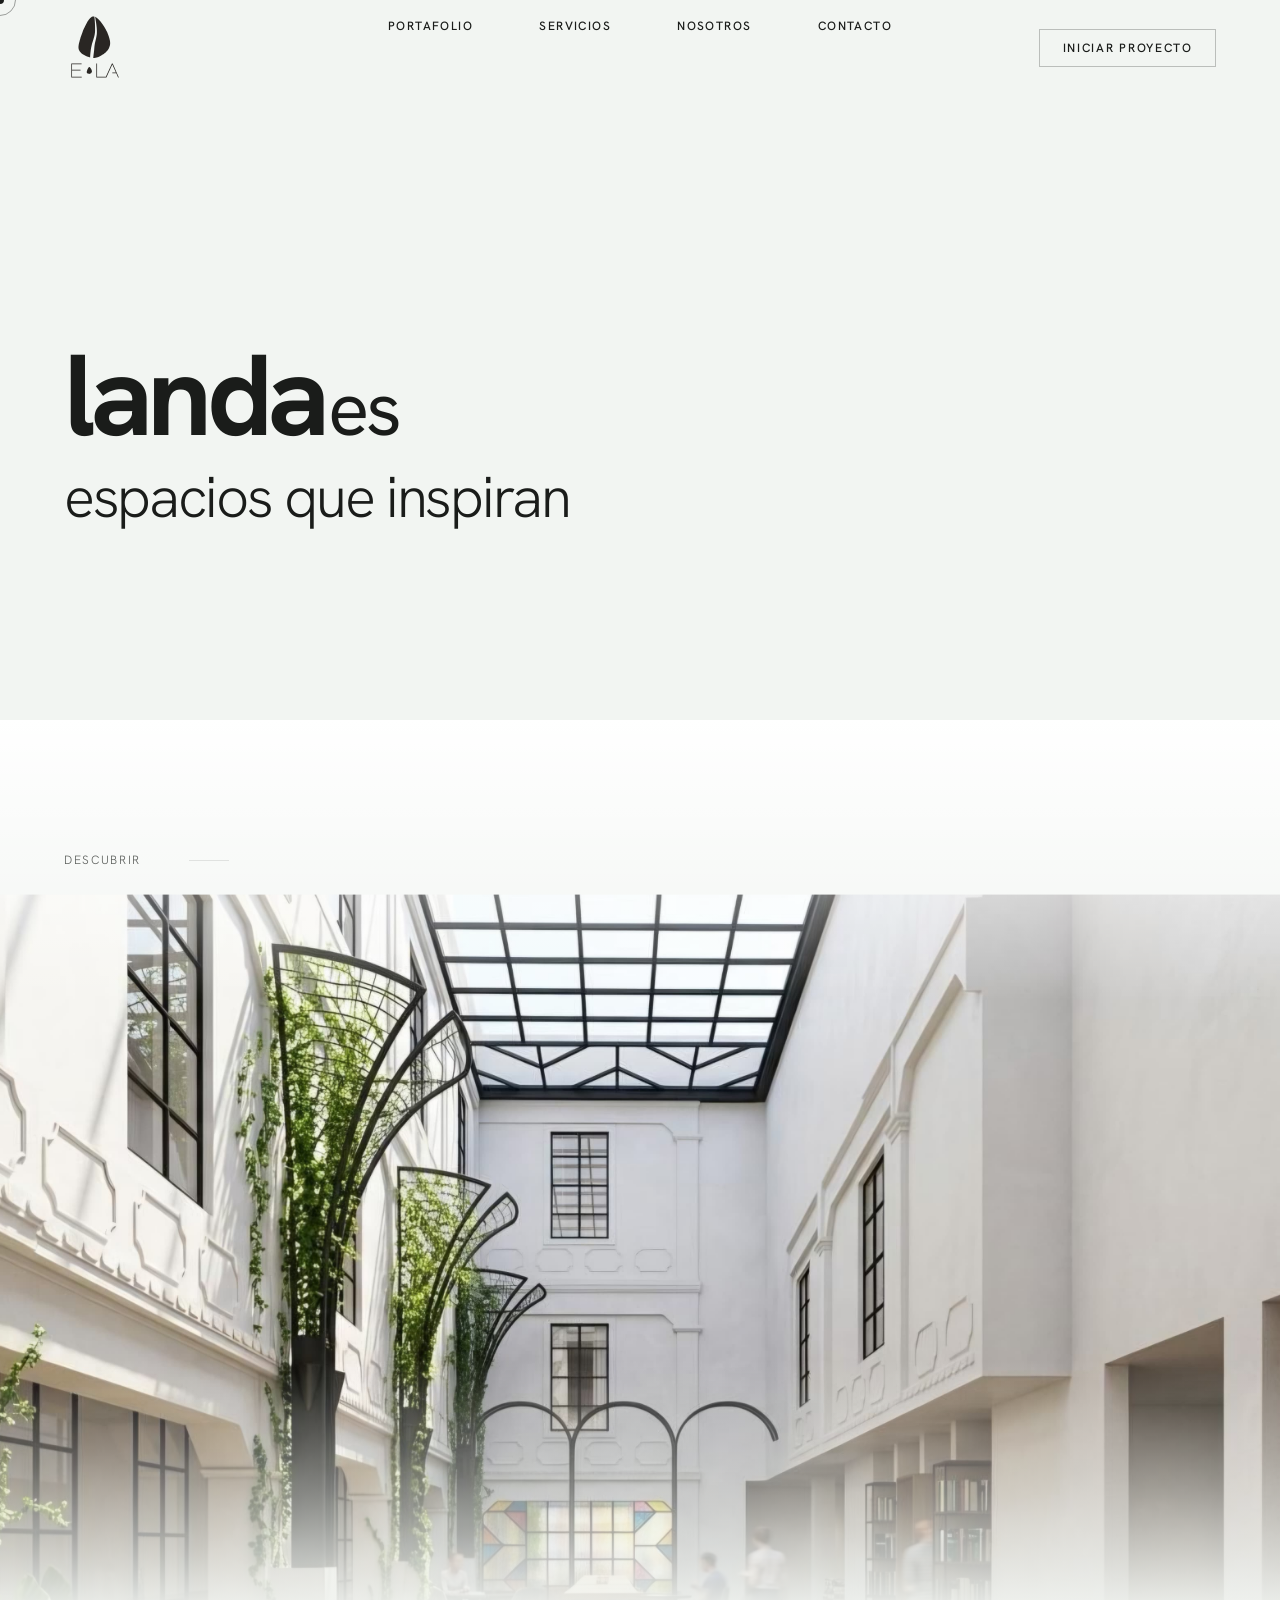
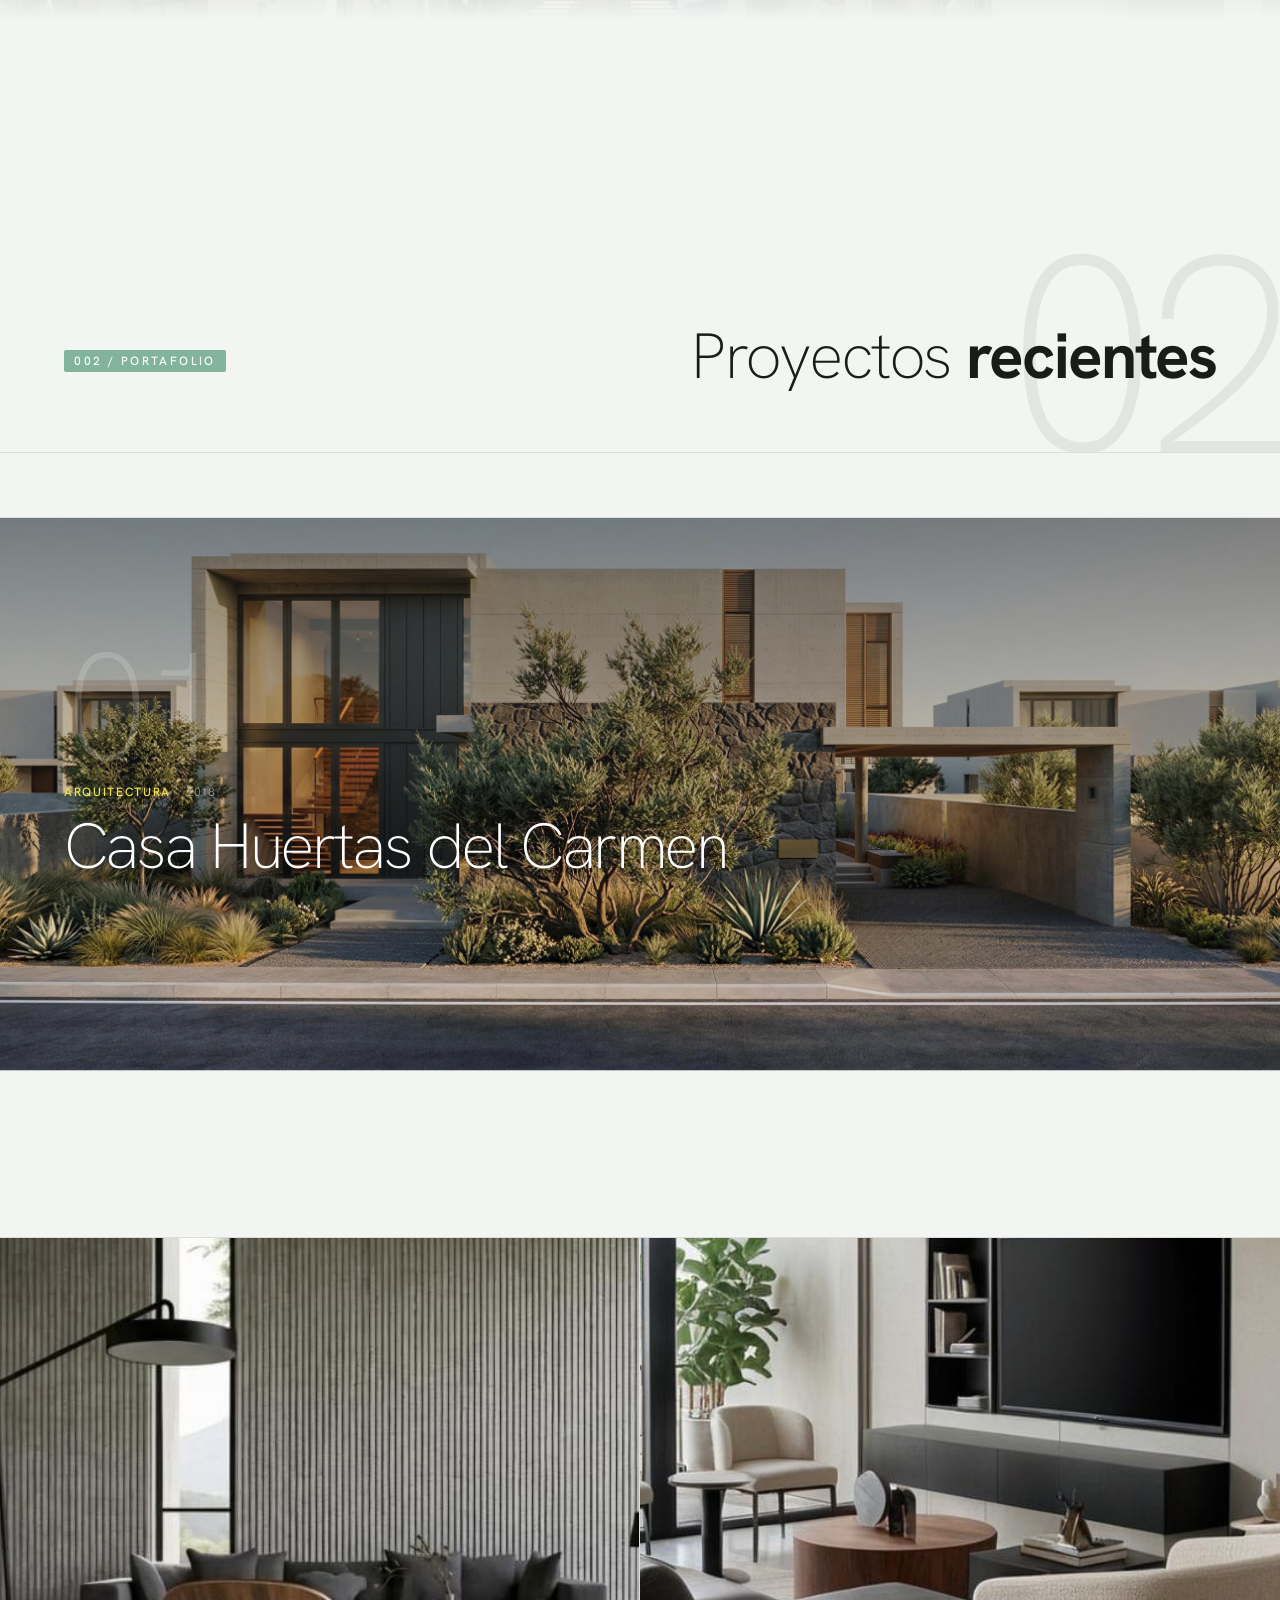
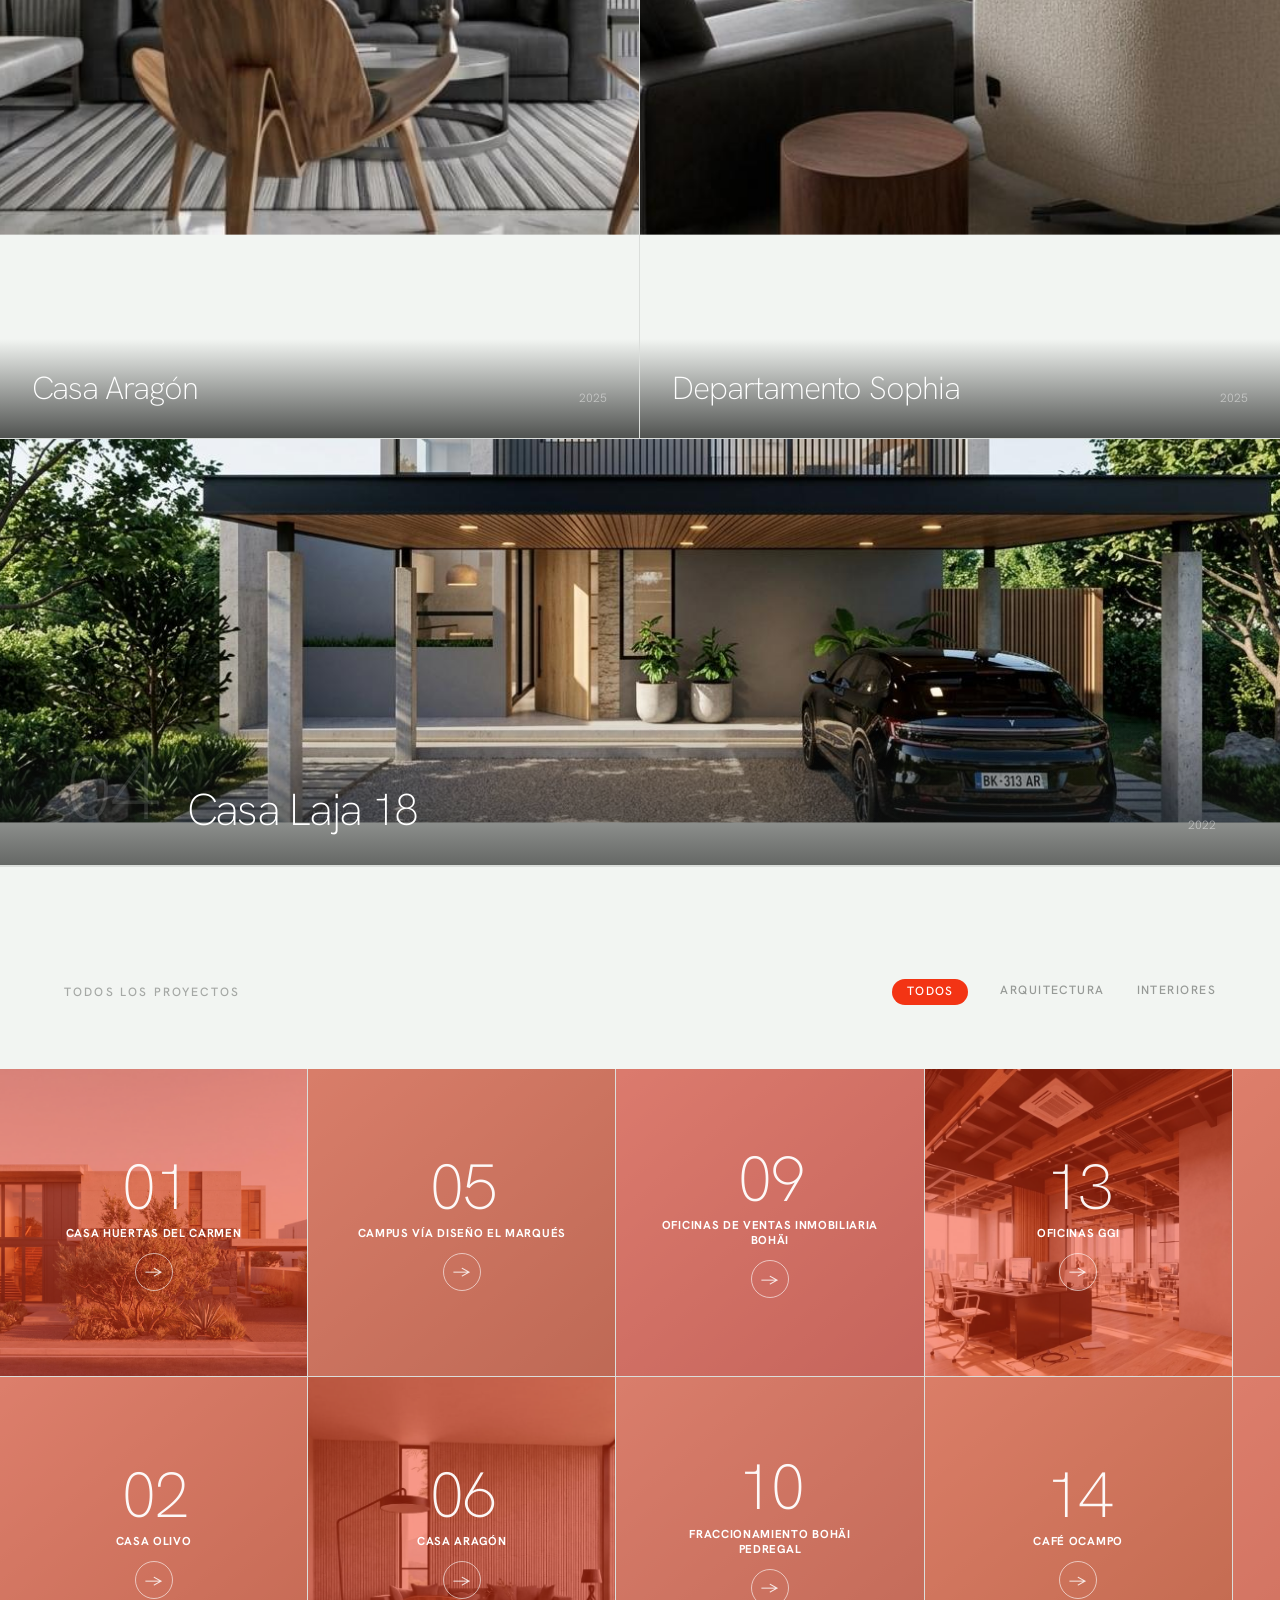
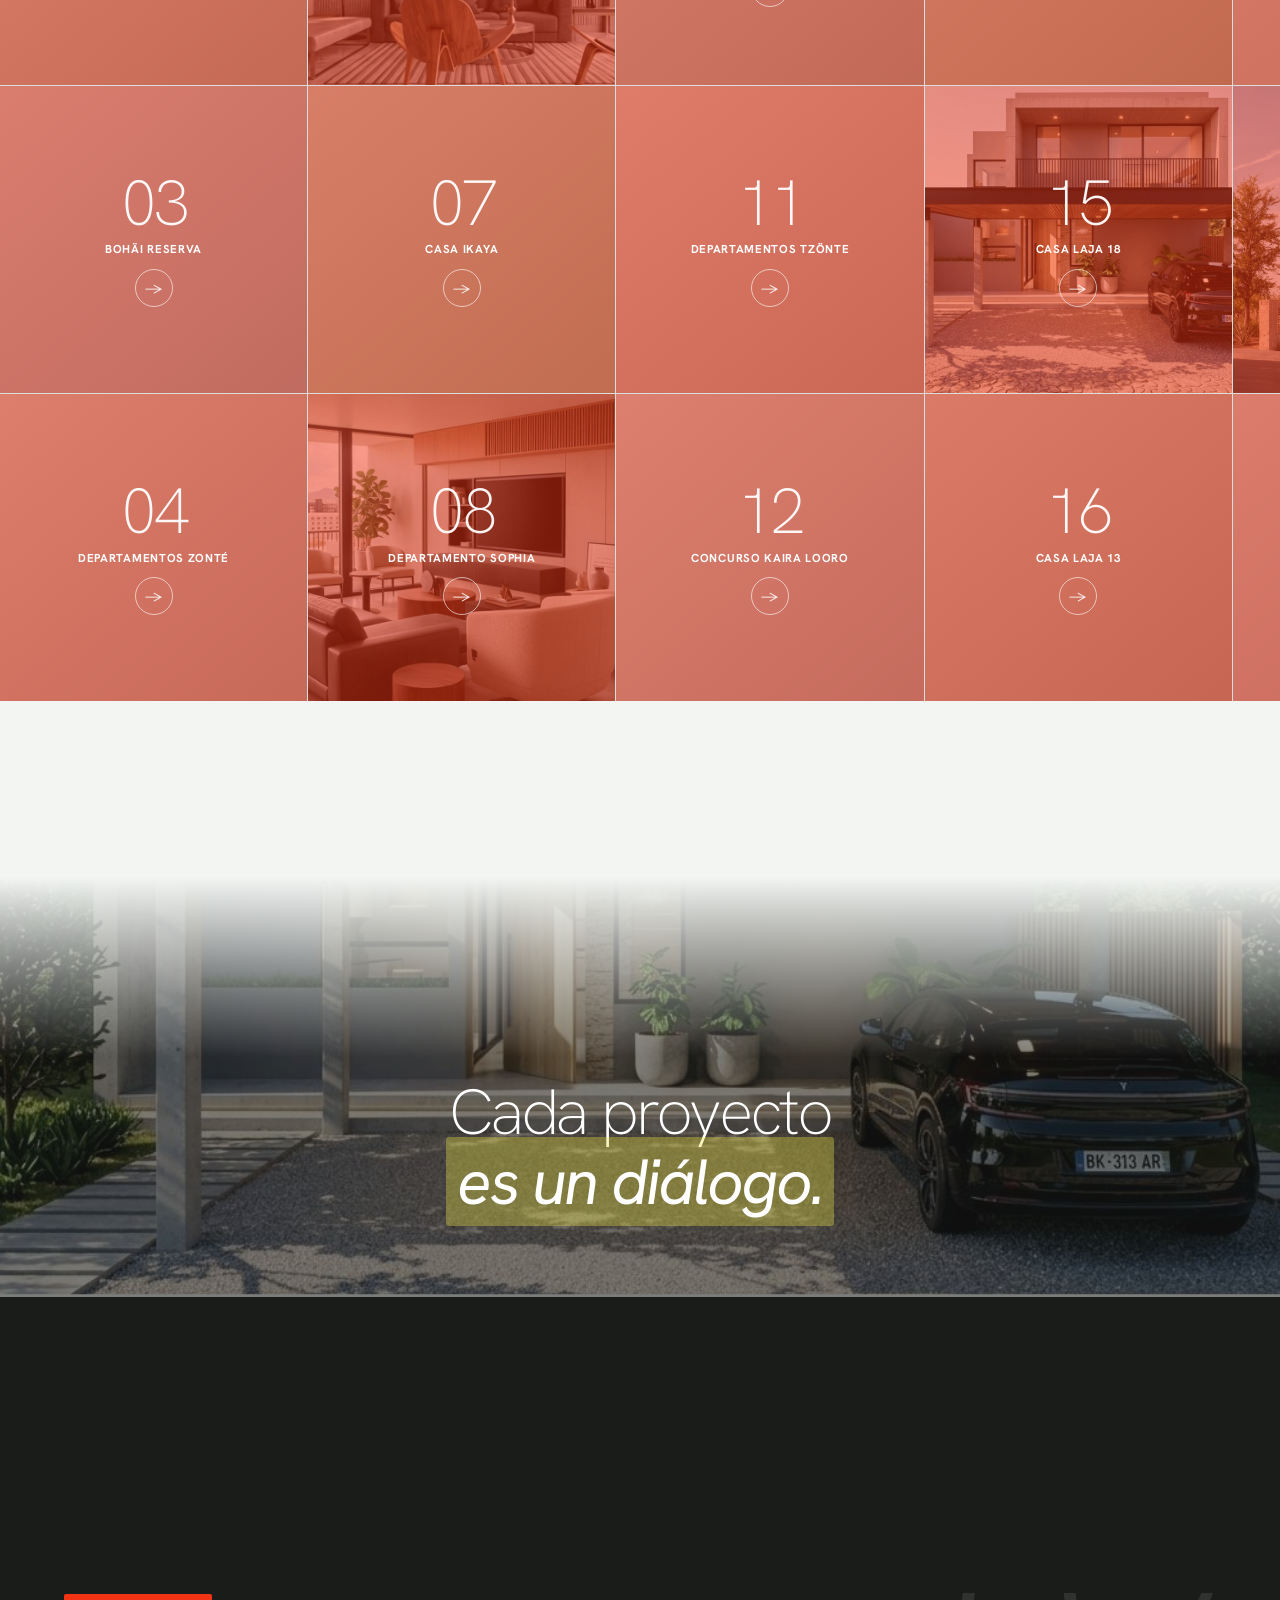
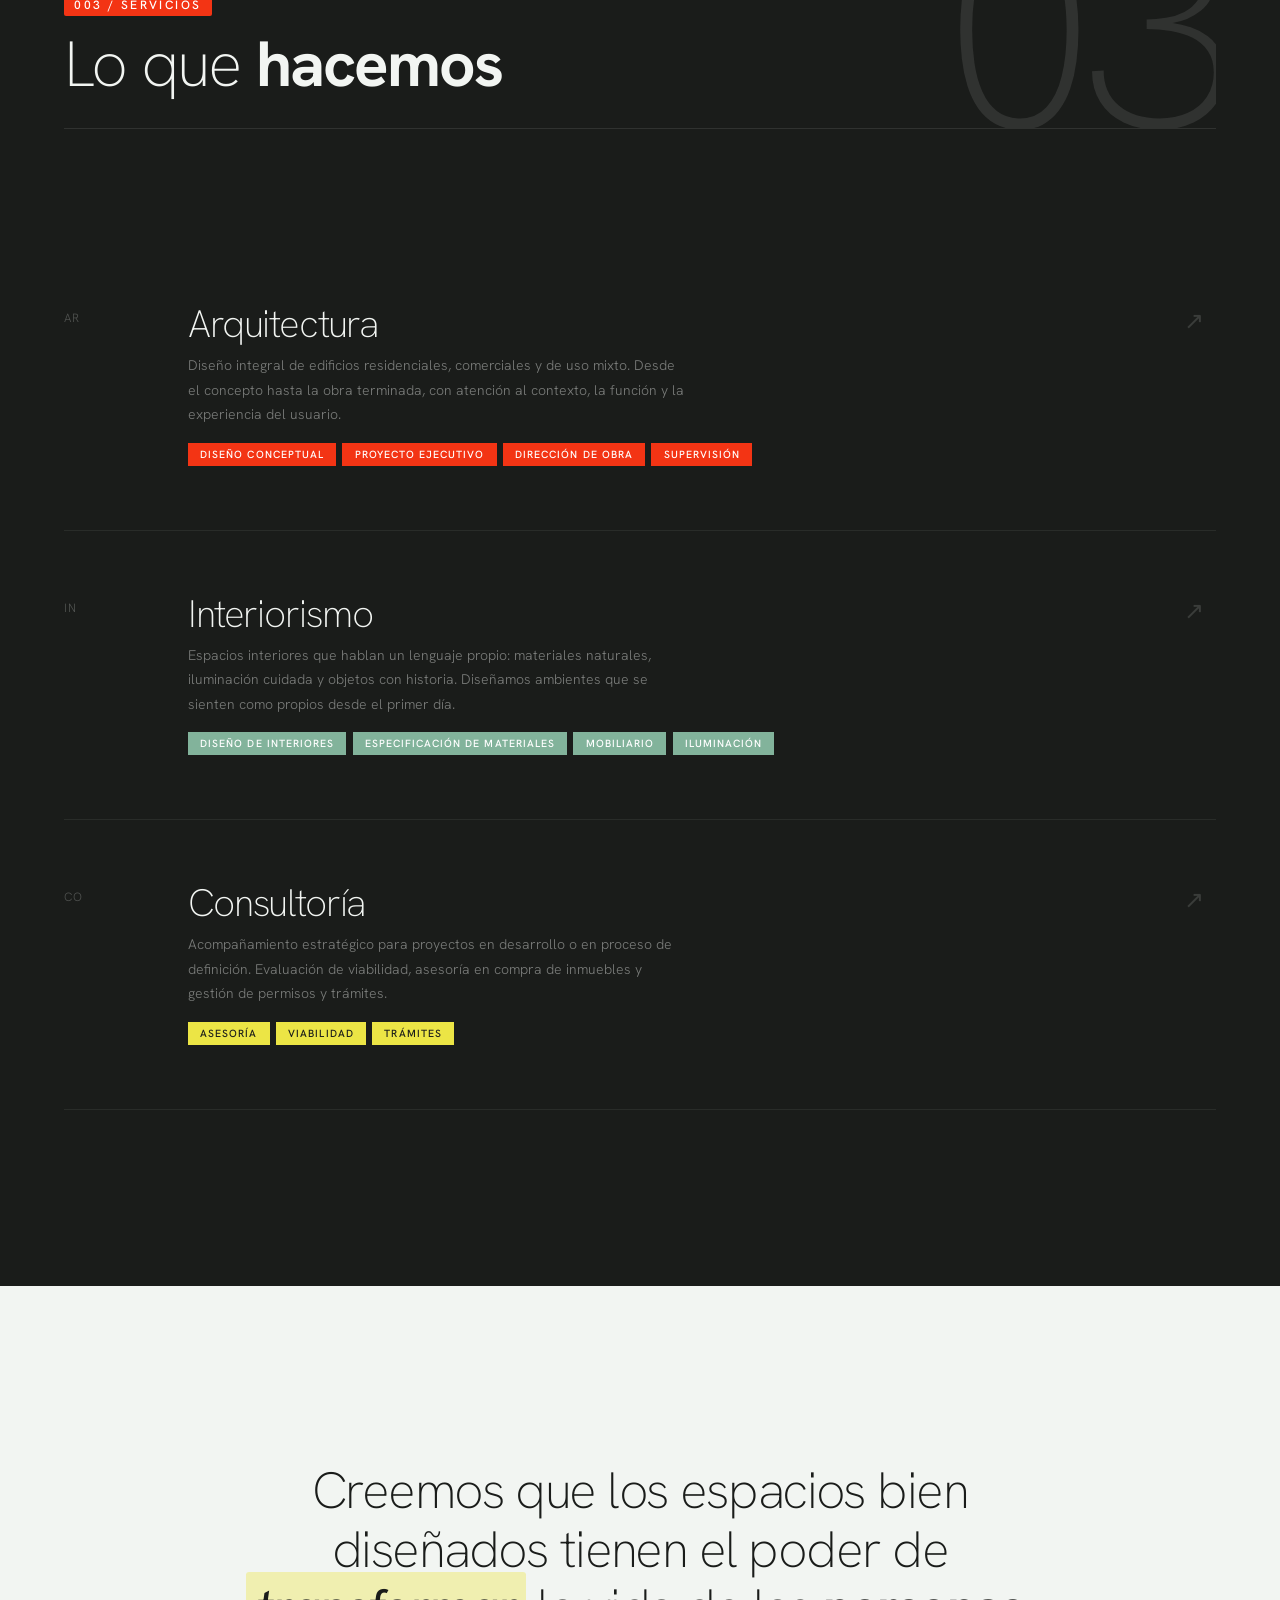
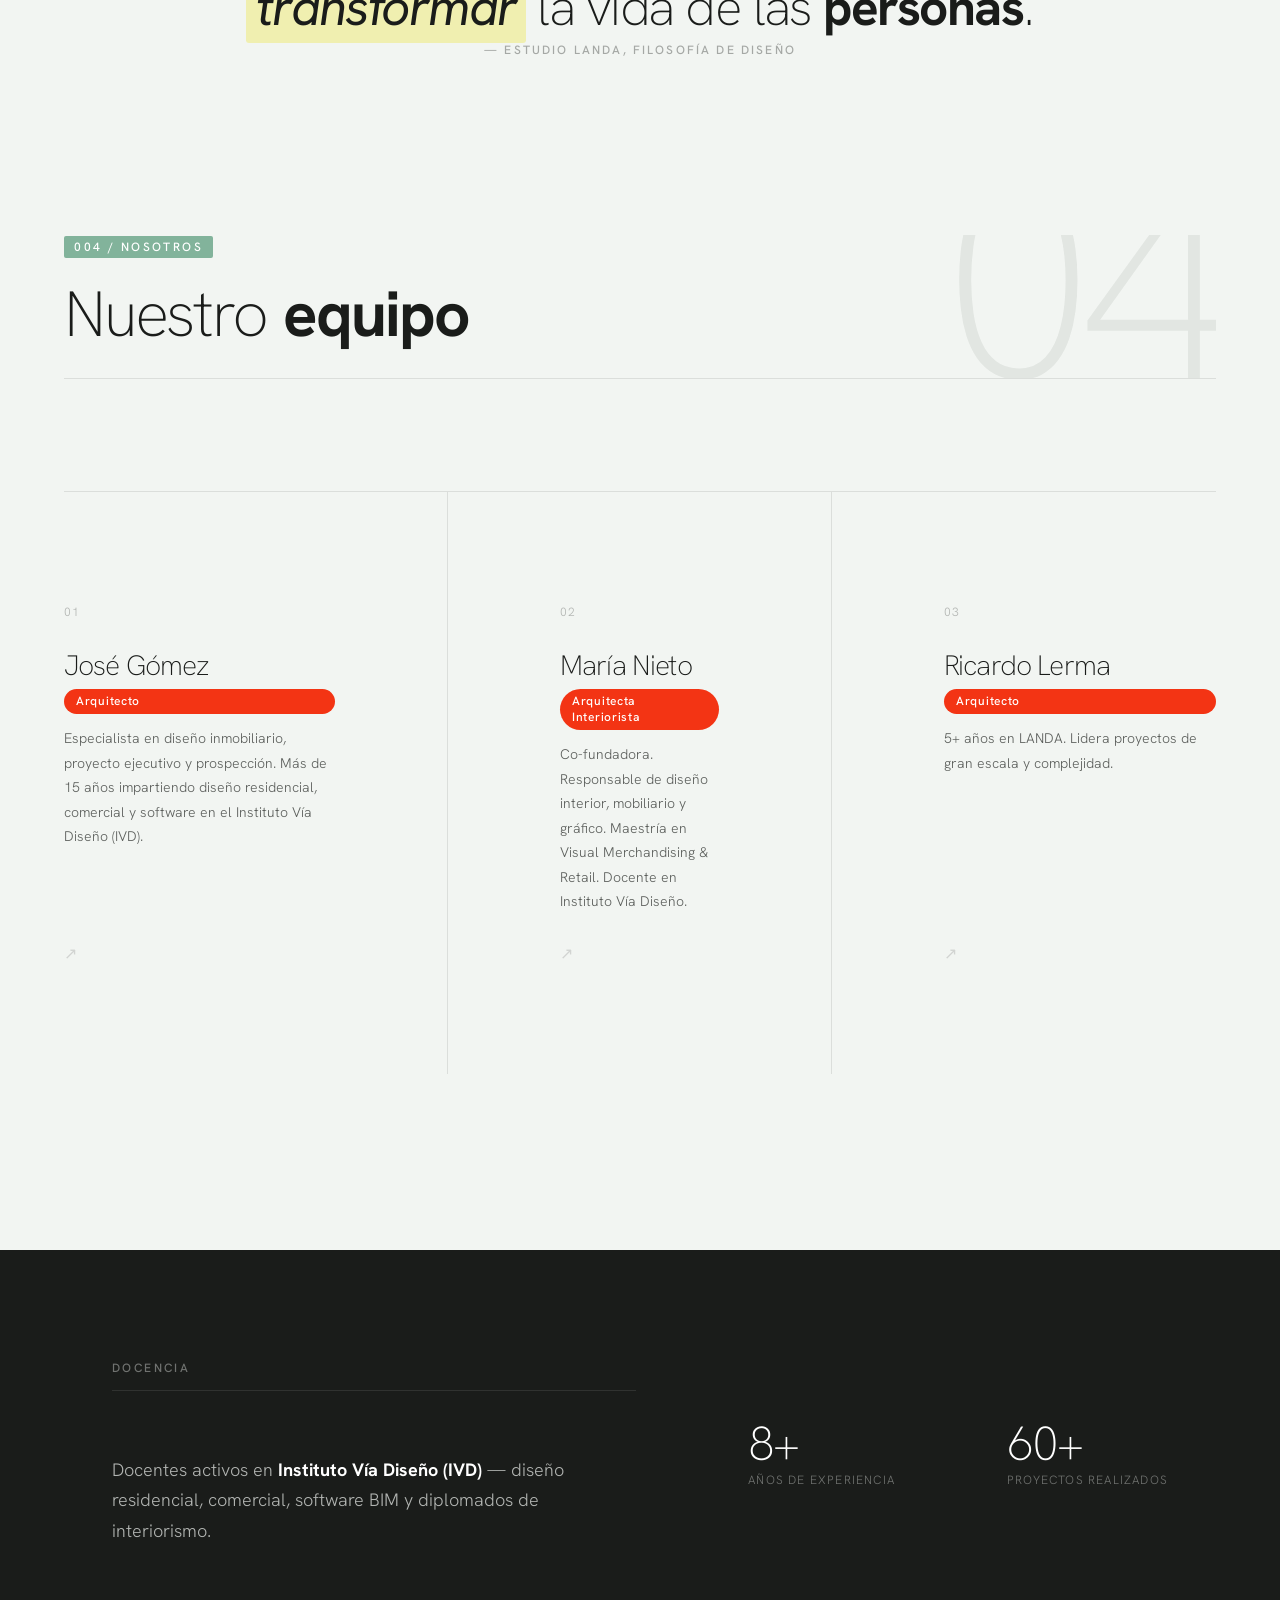
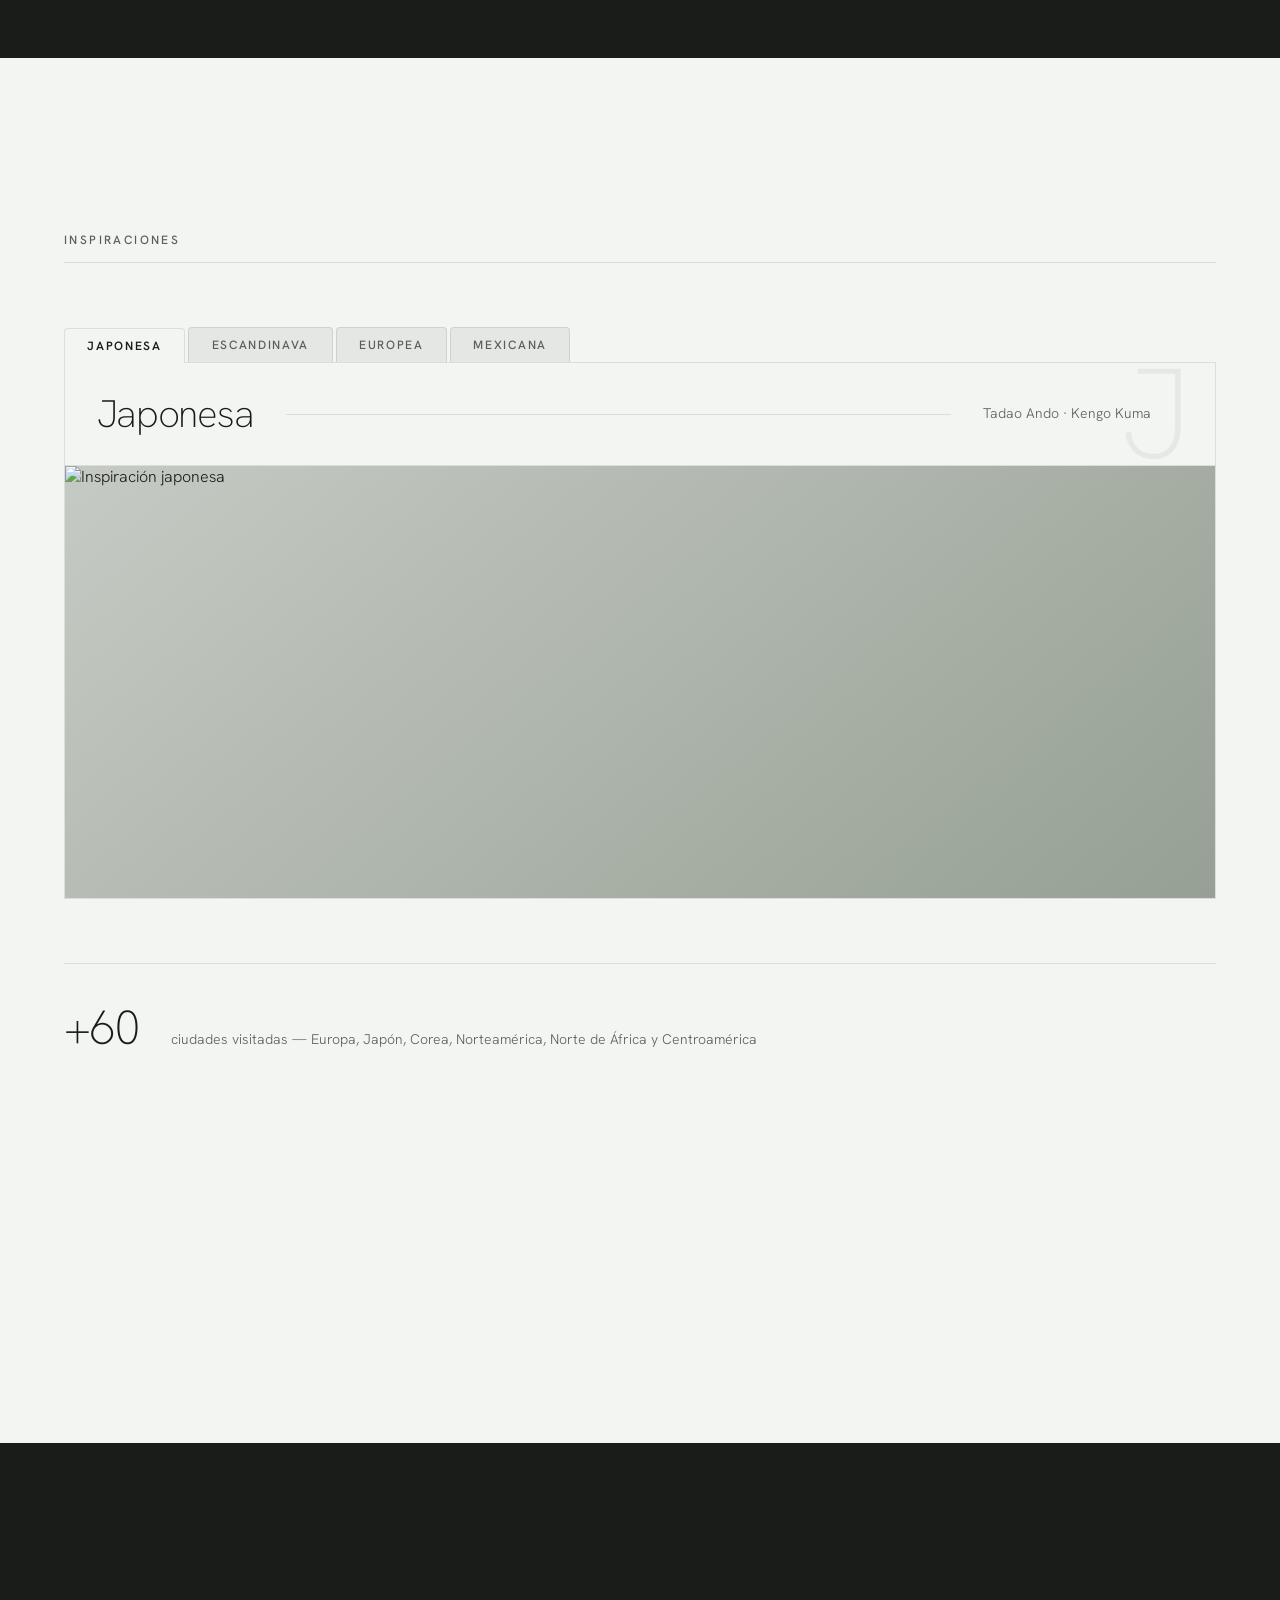
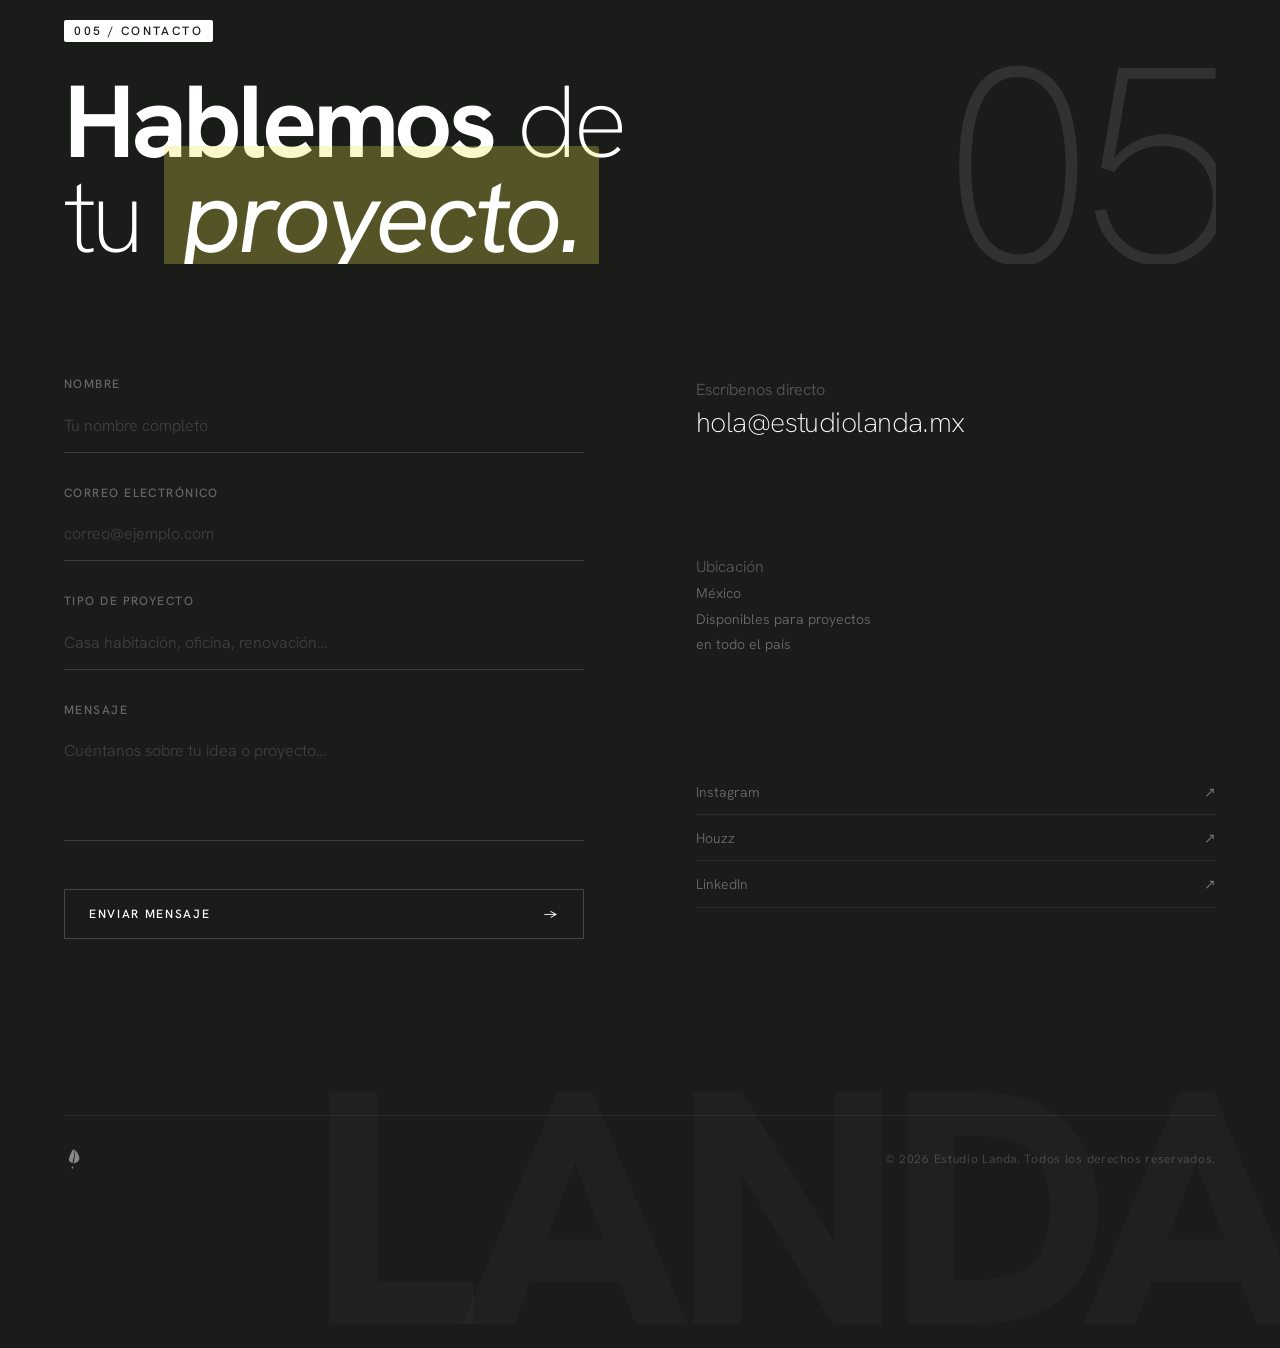
==== commit 584bc62f: "Hero: 2 renglones — landa es (misma línea) + frases más pequeñas - Línea 1: 'landa' bold 50% más gra" ====
--- a/index.html
+++ b/index.html
@@ -123,8 +123,7 @@
 
     <!-- Statement animado — 3 renglones -->
     <div class="hero__statement">
-      <span class="hero__statement-landa">landa</span>
-      <span class="hero__statement-es">es</span>
+      <p class="hero__statement-line1"><span class="hero__statement-landa">landa</span> <span class="hero__statement-es">es</span></p>
       <div class="hero__words-container" role="status" aria-live="polite">
         <span class="hero__word">espacios que inspiran</span>
         <span class="hero__word">luz y materialidad</span>
--- a/css/hero.css
+++ b/css/hero.css
@@ -467,35 +467,44 @@
   pointer-events: none;
 }
 
-/* Tamaño de fuente compartido para los tres renglones */
-.hero__statement-landa,
-.hero__statement-es,
+/* ── Renglón 1: "landa es" ───────────────────────────────────────────────── */
+.hero__statement-line1 {
+  display: block;
+  margin: 0;
+  line-height: 1;
+  /* baseline-alignment natural entre los dos spans */
+}
+
+/* "landa" — bold y 50 % más grande que "es" */
+.hero__statement-landa {
+  font-size: clamp(4.5rem, 9vw, 12rem);
+  font-weight: var(--w-bold);
+  letter-spacing: -0.05em;
+  color: var(--color-dark);
+  user-select: none;
+  vertical-align: baseline;
+}
+
+/* "es" — peso normal, base de la jerarquía */
+.hero__statement-es {
+  font-size: clamp(3rem, 6vw, 8rem);   /* 2/3 de landa = base */
+  font-weight: var(--w-regular);
+  letter-spacing: -0.04em;
+  color: var(--color-dark);
+  user-select: none;
+  vertical-align: baseline;
+}
+
+/* ── Renglón 2: frases rotantes ─────────────────────────────────────────── */
+
+/* Contenedor — hereda el tamaño de frase (75 % de "es") */
 .hero__words-container {
   display: block;
-  font-size: clamp(3.2rem, 7.5vw, 10rem);
-  letter-spacing: -0.04em;
-  line-height: 0.95;
-  color: var(--color-dark);
-  user-select: none;
-}
-
-/* Renglón 1 — bold */
-.hero__statement-landa {
-  font-weight: var(--w-bold);
-}
-
-/* Renglón 2 — light */
-.hero__statement-es {
-  font-weight: var(--w-light);
-  margin-top: 0.05em;
-}
-
-/* Renglón 3 — contenedor relativo para las frases absolutas */
-.hero__words-container {
-  position: relative;
-  margin-top: 0.05em;
-  height: 1em;                /* reserva una línea; las frases son absolute */
-  overflow: visible;          /* permite que las frases salgan izq / der */
+  position: relative;
+  font-size: clamp(2.25rem, 4.5vw, 6rem);  /* 75 % del base "es" */
+  height: 1.1em;
+  margin-top: 0.25em;
+  overflow: visible;
 }
 
 /* Frase individual — JS controla transform y opacity */
@@ -507,7 +516,7 @@
   font-size: 1em;
   font-weight: var(--w-light);
   letter-spacing: -0.04em;
-  line-height: 0.95;
+  line-height: 1;
   color: var(--color-dark);
   opacity: 0;
   visibility: hidden;
@@ -536,11 +545,9 @@
     right: 0;
   }
 
-  .hero__statement-landa,
-  .hero__statement-es,
-  .hero__words-container {
-    font-size: clamp(2.4rem, 7.5vw, 6rem);
-  }
+  .hero__statement-landa  { font-size: clamp(3.2rem, 7vw, 8rem); }
+  .hero__statement-es     { font-size: clamp(2.1rem, 4.7vw, 5.3rem); }
+  .hero__words-container  { font-size: clamp(1.6rem, 3.5vw, 4rem); }
 }
 
 @media (max-width: 600px) {
@@ -556,9 +563,7 @@
     flex-shrink: 0;
   }
 
-  .hero__statement-landa,
-  .hero__statement-es,
-  .hero__words-container {
-    font-size: clamp(1.8rem, 9vw, 3rem);
-  }
-}
+  .hero__statement-landa  { font-size: clamp(2.4rem, 11vw, 4rem); }
+  .hero__statement-es     { font-size: clamp(1.6rem, 7.3vw, 2.7rem); }
+  .hero__words-container  { font-size: clamp(1.2rem, 5.5vw, 2rem); }
+}
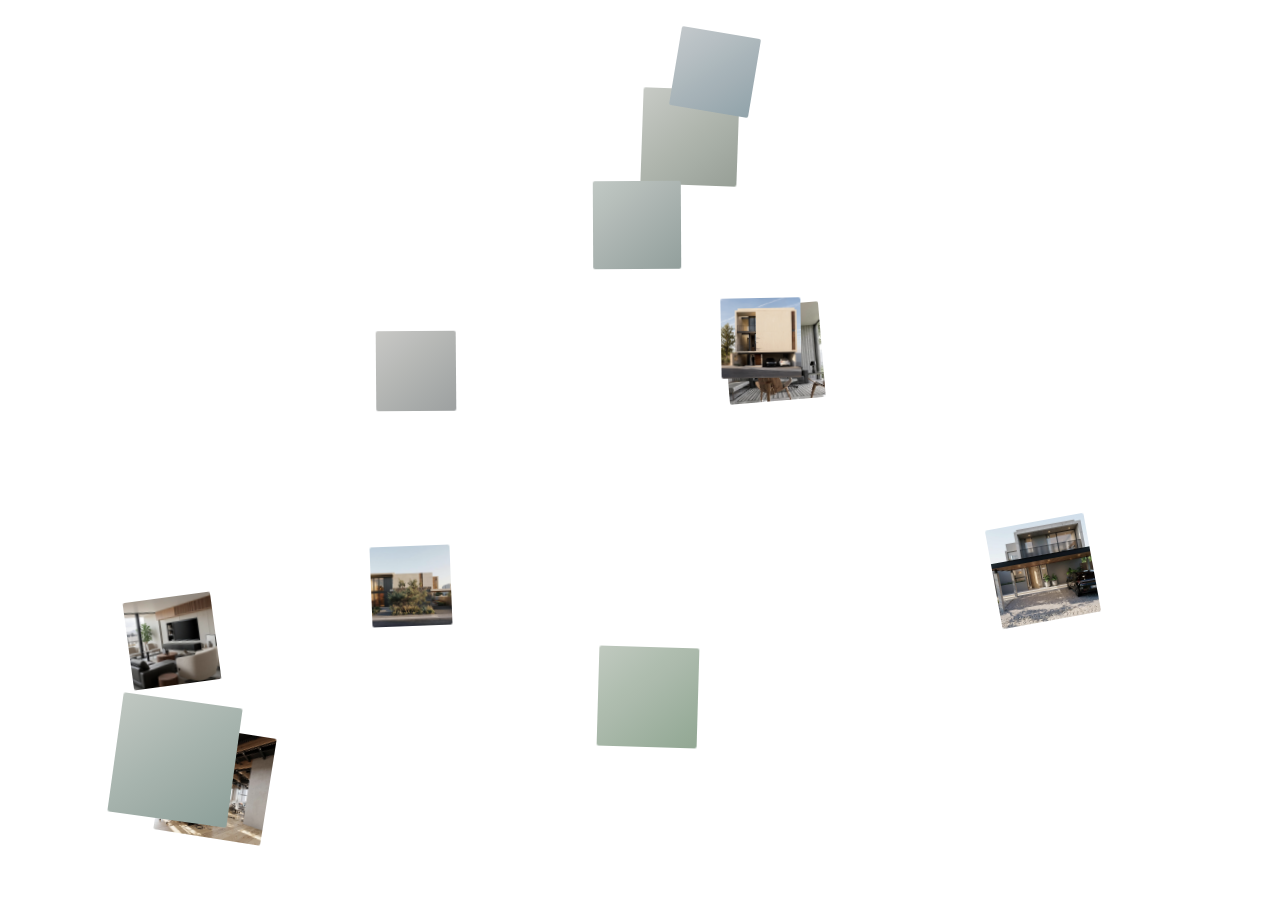
==== commit be0dc8ab: "Nueva landing: pantalla única, scatter intro, featured + thumbs B&N - index.html completamente nuevo" ====
--- a/index.html
+++ b/index.html
@@ -6,591 +6,71 @@
   <title>Estudio Landa — Arquitectura e Interiorismo</title>
   <meta name="description" content="Estudio de arquitectura e interiorismo con enfoque en el diseño contemporáneo, la conexión con la naturaleza y la calidad de los espacios.">
 
-  <!-- Tipografías: Hanken Grotesk (= HK Grotesk) + Cormorant para acentos -->
   <link rel="preconnect" href="https://fonts.googleapis.com">
   <link rel="preconnect" href="https://fonts.gstatic.com" crossorigin>
-  <link href="https://fonts.googleapis.com/css2?family=Hanken+Grotesk:ital,wght@0,200;0,300;0,400;0,500;0,600;0,700;0,800;1,200;1,300&family=Cormorant:ital,wght@0,300;0,400;1,300;1,400&display=swap" rel="stylesheet">
+  <link href="https://fonts.googleapis.com/css2?family=Hanken+Grotesk:ital,wght@0,200;0,300;0,400;0,500;0,600;0,700;0,800;1,200;1,300&display=swap" rel="stylesheet">
 
-  <!-- CSS — módulos independientes -->
   <link rel="stylesheet" href="css/variables.css">
-  <link rel="stylesheet" href="css/base.css">
-  <link rel="stylesheet" href="css/nav.css">
-  <link rel="stylesheet" href="css/hero.css">
-  <link rel="stylesheet" href="css/portfolio.css">
-  <link rel="stylesheet" href="css/servicios.css">
-  <link rel="stylesheet" href="css/nosotros.css">
-  <link rel="stylesheet" href="css/intro-visual.css">
-  <link rel="stylesheet" href="css/contacto.css">
-  <link rel="stylesheet" href="css/preloader.css">
-
-  <!-- GSAP (animaciones) -->
-  <script src="https://cdnjs.cloudflare.com/ajax/libs/gsap/3.12.5/gsap.min.js"></script>
-  <script src="https://cdnjs.cloudflare.com/ajax/libs/gsap/3.12.5/ScrollTrigger.min.js"></script>
+  <link rel="stylesheet" href="css/landing.css">
 </head>
 <body>
 
-<!-- ── Preloader ─────────────────────────────────────────────────────────── -->
-<div id="preloader" aria-hidden="true">
-  <div class="preloader__icon">
-    <!-- Silueta tenue -->
-    <svg class="preloader__svg-ghost" viewBox="0 0 554.93 656.02" xmlns="http://www.w3.org/2000/svg">
-      <path fill="#ffffff" d="m254.1,537.54c-.39-2.25-.93-3.83-1.78-6.31-1.11-3.24-2.18-5.62-2.48-6.27-.8-1.77-2.86-6.06-6.66-11.43-4.28-6.04-7.18-8.39-8.74-9.53-.78-.57-2.58-1.33-3.39-1.73-.36-.04-.73-.07-1.12-.05-1.93.08-3.39.92-3.87,1.2-1.03.61-1.89,1.4-3.46,3.58-.76,1.05-2.09,2.99-4.16,6.92-.61,1.16-1.66,3.2-2.86,5.85-.28.62-1.17,2.59-2.22,5.26-1.8,4.53-2.9,8.1-3.29,9.37-.56,1.84-.96,3.4-1.76,6.52-.41,1.6-.74,2.94-.94,4.77-.15,1.35-.25,2.36-.06,3.7.05.35.3,2.02,1.34,3.98.23.44,1.24,2.28,3.34,4.1,1.43,1.24,2.84,1.9,5.64,3.22.97.46,3.09,1.42,5.92,2.36.39.13.74.24,1.07.35.9.03,6.15.57,6.36.56,2.59-.17,4.48-.86,6.02-1.43,3.36-1.25,5.65-2.86,7.22-3.99,1-.72,2.66-1.91,4.51-3.83,1.21-1.25,2.47-2.55,3.63-4.65,1.53-2.76,1.95-5.17,2.03-5.66.43-2.66.08-4.7-.29-6.84Z"/>
-      <g>
-        <path fill="#ffffff" d="m238.96,395.12c.62-9.33,1.33-16.88,1.81-21.59.34-3.32,1.06-10.2,2.23-18.96.91-6.83,1.7-11.95,2.47-16.88,1.21-7.77,1.82-11.66,2.83-17.12,1.16-6.26,2.56-13.71,5.12-23.24,1.04-3.85,2-7.06,2.71-9.36l1.8-6.73,1.45-4.1,1.87-6.3,1.51-4.95,1.8-5.81,3.31-10.15,3.75-12.37,3.44-12.43,2.32-9.26,3.12-15.76.8-5.69,1.04-7.88.8-14.38.16-15.6-.24-18.84-.48-17.22-.71-20.55-.89-12.02-1.2-16.57-1.2-13.89-1.39-15.12c-2.22-.27-4.47-.43-6.82-.33-11.75.48-20.69,5.62-23.61,7.34-6.27,3.7-11.5,8.51-21.09,21.82-4.63,6.42-12.73,18.24-25.36,42.22-3.72,7.06-10.12,19.51-17.44,35.66-1.71,3.76-7.11,15.78-13.57,32.08-10.95,27.65-17.71,49.39-20.07,57.13-3.41,11.21-5.86,20.73-10.75,39.77-2.51,9.75-4.52,17.95-5.72,29.07-.89,8.24-1.52,14.38-.36,22.55.3,2.13,1.85,12.34,8.14,24.27,1.43,2.71,7.54,13.92,20.34,24.99,8.73,7.55,17.29,11.59,34.42,19.67,5.91,2.79,18.86,8.68,36.13,14.36,2.38.78,4.51,1.48,6.54,2.13.24-7.16.58-13.88.98-19.97Z"/>
-        <path fill="#ffffff" d="m417.81,257.44c-2.37-13.72-5.68-23.36-10.86-38.47-6.77-19.75-13.32-34.28-15.13-38.24-4.91-10.77-17.43-36.94-40.62-69.72-26.08-36.86-43.8-51.2-53.32-58.12-4.77-3.46-9.56-6.53-14.53-8.94l1.56,8.64c2.94,16.23,5.17,30.11,6.81,40.85,3.79,24.91,5.21,38.61,5.6,42.5.78,7.73,1.61,17.29,2.05,28.01.11,2.79.36,9.69.3,18.23-.03,4.23-.12,6.95-.18,8.44-.24,5.99-.63,10.4-.72,11.38-.22,2.44-.61,6.15-1.27,10.64-.5,3.43-.96,5.9-1.87,10.83-.56,3.04-1.35,7.27-2.47,12.54-.93,4.37-1.48,6.57-2.65,11.56-1.16,4.95-.79,3.51-4.52,20-3.25,14.38-3.56,15.58-4.34,19.63-1.1,5.69-1.88,10.53-2.41,14.01-.54,3.53-1.18,8.18-1.87,14.25-1.14,10.14-1.41,15.73-2.05,23.73-.62,7.78-1.56,15.85-3.43,31.99-1.3,11.2-1.84,14.97-3.43,28.56-.16,1.38-.56,4.8-1.14,9.42-.47,3.76-.9,6.99-1.24,9.48,5.52.17,9.38-.05,10.68-.13,15.82-1.06,27.3-5.24,36.71-8.74,20.51-7.64,34.47-17.46,44.06-24.32,6.12-4.37,16.2-11.64,27.53-23.37,7.36-7.61,15.05-15.58,22.15-28.34,9.36-16.82,11.89-31.56,12.37-34.53,2.63-16.21.48-28.67-1.78-41.74Z"/>
-      </g>
-      <g>
-        <path fill="#ffffff" d="m66.6,595.78v-126.93h93.81v6.18h-87.25v51.49h77.32v5.99h-77.32v57.1h88.18v6.18h-94.73Z"/>
-        <polygon fill="#ffffff" points="499.99 595.78 443.81 468.85 436.9 468.85 381.33 589.61 301.36 589.61 301.36 468.85 294.61 468.85 294.61 595.78 378.48 595.78 381.48 595.78 386.34 595.78 404.89 554.97 440.44 478.21 472.76 551 440.44 551 440.44 558.94 476.29 558.94 492.69 595.78 499.99 595.78"/>
-      </g>
-    </svg>
-    <!-- Relleno animado de abajo hacia arriba -->
-    <svg class="preloader__svg-fill" viewBox="0 0 554.93 656.02" xmlns="http://www.w3.org/2000/svg">
-      <path fill="#ffffff" d="m254.1,537.54c-.39-2.25-.93-3.83-1.78-6.31-1.11-3.24-2.18-5.62-2.48-6.27-.8-1.77-2.86-6.06-6.66-11.43-4.28-6.04-7.18-8.39-8.74-9.53-.78-.57-2.58-1.33-3.39-1.73-.36-.04-.73-.07-1.12-.05-1.93.08-3.39.92-3.87,1.2-1.03.61-1.89,1.4-3.46,3.58-.76,1.05-2.09,2.99-4.16,6.92-.61,1.16-1.66,3.2-2.86,5.85-.28.62-1.17,2.59-2.22,5.26-1.8,4.53-2.9,8.1-3.29,9.37-.56,1.84-.96,3.4-1.76,6.52-.41,1.6-.74,2.94-.94,4.77-.15,1.35-.25,2.36-.06,3.7.05.35.3,2.02,1.34,3.98.23.44,1.24,2.28,3.34,4.1,1.43,1.24,2.84,1.9,5.64,3.22.97.46,3.09,1.42,5.92,2.36.39.13.74.24,1.07.35.9.03,6.15.57,6.36.56,2.59-.17,4.48-.86,6.02-1.43,3.36-1.25,5.65-2.86,7.22-3.99,1-.72,2.66-1.91,4.51-3.83,1.21-1.25,2.47-2.55,3.63-4.65,1.53-2.76,1.95-5.17,2.03-5.66.43-2.66.08-4.7-.29-6.84Z"/>
-      <g>
-        <path fill="#ffffff" d="m238.96,395.12c.62-9.33,1.33-16.88,1.81-21.59.34-3.32,1.06-10.2,2.23-18.96.91-6.83,1.7-11.95,2.47-16.88,1.21-7.77,1.82-11.66,2.83-17.12,1.16-6.26,2.56-13.71,5.12-23.24,1.04-3.85,2-7.06,2.71-9.36l1.8-6.73,1.45-4.1,1.87-6.3,1.51-4.95,1.8-5.81,3.31-10.15,3.75-12.37,3.44-12.43,2.32-9.26,3.12-15.76.8-5.69,1.04-7.88.8-14.38.16-15.6-.24-18.84-.48-17.22-.71-20.55-.89-12.02-1.2-16.57-1.2-13.89-1.39-15.12c-2.22-.27-4.47-.43-6.82-.33-11.75.48-20.69,5.62-23.61,7.34-6.27,3.7-11.5,8.51-21.09,21.82-4.63,6.42-12.73,18.24-25.36,42.22-3.72,7.06-10.12,19.51-17.44,35.66-1.71,3.76-7.11,15.78-13.57,32.08-10.95,27.65-17.71,49.39-20.07,57.13-3.41,11.21-5.86,20.73-10.75,39.77-2.51,9.75-4.52,17.95-5.72,29.07-.89,8.24-1.52,14.38-.36,22.55.3,2.13,1.85,12.34,8.14,24.27,1.43,2.71,7.54,13.92,20.34,24.99,8.73,7.55,17.29,11.59,34.42,19.67,5.91,2.79,18.86,8.68,36.13,14.36,2.38.78,4.51,1.48,6.54,2.13.24-7.16.58-13.88.98-19.97Z"/>
-        <path fill="#ffffff" d="m417.81,257.44c-2.37-13.72-5.68-23.36-10.86-38.47-6.77-19.75-13.32-34.28-15.13-38.24-4.91-10.77-17.43-36.94-40.62-69.72-26.08-36.86-43.8-51.2-53.32-58.12-4.77-3.46-9.56-6.53-14.53-8.94l1.56,8.64c2.94,16.23,5.17,30.11,6.81,40.85,3.79,24.91,5.21,38.61,5.6,42.5.78,7.73,1.61,17.29,2.05,28.01.11,2.79.36,9.69.3,18.23-.03,4.23-.12,6.95-.18,8.44-.24,5.99-.63,10.4-.72,11.38-.22,2.44-.61,6.15-1.27,10.64-.5,3.43-.96,5.9-1.87,10.83-.56,3.04-1.35,7.27-2.47,12.54-.93,4.37-1.48,6.57-2.65,11.56-1.16,4.95-.79,3.51-4.52,20-3.25,14.38-3.56,15.58-4.34,19.63-1.1,5.69-1.88,10.53-2.41,14.01-.54,3.53-1.18,8.18-1.87,14.25-1.14,10.14-1.41,15.73-2.05,23.73-.62,7.78-1.56,15.85-3.43,31.99-1.3,11.2-1.84,14.97-3.43,28.56-.16,1.38-.56,4.8-1.14,9.42-.47,3.76-.9,6.99-1.24,9.48,5.52.17,9.38-.05,10.68-.13,15.82-1.06,27.3-5.24,36.71-8.74,20.51-7.64,34.47-17.46,44.06-24.32,6.12-4.37,16.2-11.64,27.53-23.37,7.36-7.61,15.05-15.58,22.15-28.34,9.36-16.82,11.89-31.56,12.37-34.53,2.63-16.21.48-28.67-1.78-41.74Z"/>
-      </g>
-      <g>
-        <path fill="#ffffff" d="m66.6,595.78v-126.93h93.81v6.18h-87.25v51.49h77.32v5.99h-77.32v57.1h88.18v6.18h-94.73Z"/>
-        <polygon fill="#ffffff" points="499.99 595.78 443.81 468.85 436.9 468.85 381.33 589.61 301.36 589.61 301.36 468.85 294.61 468.85 294.61 595.78 378.48 595.78 381.48 595.78 386.34 595.78 404.89 554.97 440.44 478.21 472.76 551 440.44 551 440.44 558.94 476.29 558.94 492.69 595.78 499.99 595.78"/>
-      </g>
-    </svg>
-  </div>
-</div>
+  <!-- ── Intro: miniaturas flotando ──────────────────────────────────────── -->
+  <div class="intro" id="intro" aria-hidden="true"></div>
 
-  <!-- ── CURSOR PERSONALIZADO ──────────────────────────────────────────── -->
-  <div class="cursor" id="cursor"></div>
-  <div class="cursor-follower" id="cursor-follower"></div>
+  <!-- ── Landing: pantalla principal ────────────────────────────────────── -->
+  <main class="landing" id="landing">
 
-  <!-- ══════════════════════════════════════════════════════════════════════
-       MÓDULO 1: NAVEGACIÓN  →  editar en css/nav.css  |  js/nav.js
-  ══════════════════════════════════════════════════════════════════════ -->
-  <nav class="nav" id="nav">
+    <!-- Navegación superior -->
+    <nav class="l-nav">
+      <a href="#" class="l-nav__logo">
+        <svg viewBox="0 0 554.93 656.02" xmlns="http://www.w3.org/2000/svg" aria-label="E·LA">
+          <path d="m66.6,595.78v-126.93h93.81v6.18h-87.25v51.49h77.32v5.99h-77.32v57.1h88.18v6.18h-94.73Z"/>
+          <polygon points="499.99 595.78 443.81 468.85 436.9 468.85 381.33 589.61 301.36 589.61 301.36 468.85 294.61 468.85 294.61 595.78 378.48 595.78 381.48 595.78 386.34 595.78 404.89 554.97 440.44 478.21 472.76 551 440.44 551 440.44 558.94 476.29 558.94 492.69 595.78 499.99 595.78"/>
+          <path d="m254.1,537.54c-.39-2.25-.93-3.83-1.78-6.31-1.11-3.24-2.18-5.62-2.48-6.27-.8-1.77-2.86-6.06-6.66-11.43-4.28-6.04-7.18-8.39-8.74-9.53-.78-.57-2.58-1.33-3.39-1.73-.36-.04-.73-.07-1.12-.05-1.93.08-3.39.92-3.87,1.2-1.03.61-1.89,1.4-3.46,3.58-.76,1.05-2.09,2.99-4.16,6.92-.61,1.16-1.66,3.2-2.86,5.85-.28.62-1.17,2.59-2.22,5.26-1.8,4.53-2.9,8.1-3.29,9.37-.56,1.84-.96,3.4-1.76,6.52-.41,1.6-.74,2.94-.94,4.77-.15,1.35-.25,2.36-.06,3.7.05.35.3,2.02,1.34,3.98.23.44,1.24,2.28,3.34,4.1,1.43,1.24,2.84,1.9,5.64,3.22.97.46,3.09,1.42,5.92,2.36.39.13.74.24,1.07.35.9.03,6.15.57,6.36.56,2.59-.17,4.48-.86,6.02-1.43,3.36-1.25,5.65-2.86,7.22-3.99,1-.72,2.66-1.91,4.51-3.83,1.21-1.25,2.47-2.55,3.63-4.65,1.53-2.76,1.95-5.17,2.03-5.66.43-2.66.08-4.7-.29-6.84Z"/>
+          <path d="m238.96,395.12c.62-9.33,1.33-16.88,1.81-21.59.34-3.32,1.06-10.2,2.23-18.96.91-6.83,1.7-11.95,2.47-16.88,1.21-7.77,1.82-11.66,2.83-17.12,1.16-6.26,2.56-13.71,5.12-23.24,1.04-3.85,2-7.06,2.71-9.36l1.8-6.73,1.45-4.1,1.87-6.3,1.51-4.95,1.8-5.81,3.31-10.15,3.75-12.37,3.44-12.43,2.32-9.26,3.12-15.76.8-5.69,1.04-7.88.8-14.38.16-15.6-.24-18.84-.48-17.22-.71-20.55-.89-12.02-1.2-16.57-1.2-13.89-1.39-15.12c-2.22-.27-4.47-.43-6.82-.33-11.75.48-20.69,5.62-23.61,7.34-6.27,3.7-11.5,8.51-21.09,21.82-4.63,6.42-12.73,18.24-25.36,42.22-3.72,7.06-10.12,19.51-17.44,35.66-1.71,3.76-7.11,15.78-13.57,32.08-10.95,27.65-17.71,49.39-20.07,57.13-3.41,11.21-5.86,20.73-10.75,39.77-2.51,9.75-4.52,17.95-5.72,29.07-.89,8.24-1.52,14.38-.36,22.55.3,2.13,1.85,12.34,8.14,24.27,1.43,2.71,7.54,13.92,20.34,24.99,8.73,7.55,17.29,11.59,34.42,19.67,5.91,2.79,18.86,8.68,36.13,14.36,2.38.78,4.51,1.48,6.54,2.13.24-7.16.58-13.88.98-19.97Z"/>
+          <path d="m417.81,257.44c-2.37-13.72-5.68-23.36-10.86-38.47-6.77-19.75-13.32-34.28-15.13-38.24-4.91-10.77-17.43-36.94-40.62-69.72-26.08-36.86-43.8-51.2-53.32-58.12-4.77-3.46-9.56-6.53-14.53-8.94l1.56,8.64c2.94,16.23,5.17,30.11,6.81,40.85,3.79,24.91,5.21,38.61,5.6,42.5.78,7.73,1.61,17.29,2.05,28.01.11,2.79.36,9.69.3,18.23-.03,4.23-.12,6.95-.18,8.44-.24,5.99-.63,10.4-.72,11.38-.22,2.44-.61,6.15-1.27,10.64-.5,3.43-.96,5.9-1.87,10.83-.56,3.04-1.35,7.27-2.47,12.54-.93,4.37-1.48,6.57-2.65,11.56-1.16,4.95-.79,3.51-4.52,20-3.25,14.38-3.56,15.58-4.34,19.63-1.1,5.69-1.88,10.53-2.41,14.01-.54,3.53-1.18,8.18-1.87,14.25-1.14,10.14-1.41,15.73-2.05,23.73-.62,7.78-1.56,15.85-3.43,31.99-1.3,11.2-1.84,14.97-3.43,28.56-.16,1.38-.56,4.8-1.14,9.42-.47,3.76-.9,6.99-1.24,9.48,5.52.17,9.38-.05,10.68-.13,15.82-1.06,27.3-5.24,36.71-8.74,20.51-7.64,34.47-17.46,44.06-24.32,6.12-4.37,16.2-11.64,27.53-23.37,7.36-7.61,15.05-15.58,22.15-28.34,9.36-16.82,11.89-31.56,12.37-34.53,2.63-16.21.48-28.67-1.78-41.74Z"/>
+        </svg>
+      </a>
+      <div class="l-nav__links">
+        <a href="portafolio.html" class="l-nav__link">Portafolio</a>
+        <a href="nosotros.html"   class="l-nav__link">Nosotros</a>
+        <a href="inspiracion.html" class="l-nav__link">Inspiración</a>
+        <a href="contacto.html"   class="l-nav__link">Contacto</a>
+      </div>
+    </nav>
 
-    <a href="#" class="nav__logo" aria-label="Estudio Landa">
-      <!-- Logo LANDA — versión compacta (ícono E-LA) -->
-      <svg viewBox="0 0 554.93 656.02" xmlns="http://www.w3.org/2000/svg" aria-hidden="true">
-        <path fill="#292623" d="m254.1,537.54c-.39-2.25-.93-3.83-1.78-6.31-1.11-3.24-2.18-5.62-2.48-6.27-.8-1.77-2.86-6.06-6.66-11.43-4.28-6.04-7.18-8.39-8.74-9.53-.78-.57-2.58-1.33-3.39-1.73-.36-.04-.73-.07-1.12-.05-1.93.08-3.39.92-3.87,1.2-1.03.61-1.89,1.4-3.46,3.58-.76,1.05-2.09,2.99-4.16,6.92-.61,1.16-1.66,3.2-2.86,5.85-.28.62-1.17,2.59-2.22,5.26-1.8,4.53-2.9,8.1-3.29,9.37-.56,1.84-.96,3.4-1.76,6.52-.41,1.6-.74,2.94-.94,4.77-.15,1.35-.25,2.36-.06,3.7.05.35.3,2.02,1.34,3.98.23.44,1.24,2.28,3.34,4.1,1.43,1.24,2.84,1.9,5.64,3.22.97.46,3.09,1.42,5.92,2.36.39.13.74.24,1.07.35.9.03,6.15.57,6.36.56,2.59-.17,4.48-.86,6.02-1.43,3.36-1.25,5.65-2.86,7.22-3.99,1-.72,2.66-1.91,4.51-3.83,1.21-1.25,2.47-2.55,3.63-4.65,1.53-2.76,1.95-5.17,2.03-5.66.43-2.66.08-4.7-.29-6.84Z"/>
-        <g>
-          <path fill="#292623" d="m238.96,395.12c.62-9.33,1.33-16.88,1.81-21.59.34-3.32,1.06-10.2,2.23-18.96.91-6.83,1.7-11.95,2.47-16.88,1.21-7.77,1.82-11.66,2.83-17.12,1.16-6.26,2.56-13.71,5.12-23.24,1.04-3.85,2-7.06,2.71-9.36l1.8-6.73,1.45-4.1,1.87-6.3,1.51-4.95,1.8-5.81,3.31-10.15,3.75-12.37,3.44-12.43,2.32-9.26,3.12-15.76.8-5.69,1.04-7.88.8-14.38.16-15.6-.24-18.84-.48-17.22-.71-20.55-.89-12.02-1.2-16.57-1.2-13.89-1.39-15.12c-2.22-.27-4.47-.43-6.82-.33-11.75.48-20.69,5.62-23.61,7.34-6.27,3.7-11.5,8.51-21.09,21.82-4.63,6.42-12.73,18.24-25.36,42.22-3.72,7.06-10.12,19.51-17.44,35.66-1.71,3.76-7.11,15.78-13.57,32.08-10.95,27.65-17.71,49.39-20.07,57.13-3.41,11.21-5.86,20.73-10.75,39.77-2.51,9.75-4.52,17.95-5.72,29.07-.89,8.24-1.52,14.38-.36,22.55.3,2.13,1.85,12.34,8.14,24.27,1.43,2.71,7.54,13.92,20.34,24.99,8.73,7.55,17.29,11.59,34.42,19.67,5.91,2.79,18.86,8.68,36.13,14.36,2.38.78,4.51,1.48,6.54,2.13.24-7.16.58-13.88.98-19.97Z"/>
-          <path fill="#292623" d="m417.81,257.44c-2.37-13.72-5.68-23.36-10.86-38.47-6.77-19.75-13.32-34.28-15.13-38.24-4.91-10.77-17.43-36.94-40.62-69.72-26.08-36.86-43.8-51.2-53.32-58.12-4.77-3.46-9.56-6.53-14.53-8.94l1.56,8.64c2.94,16.23,5.17,30.11,6.81,40.85,3.79,24.91,5.21,38.61,5.6,42.5.78,7.73,1.61,17.29,2.05,28.01.11,2.79.36,9.69.3,18.23-.03,4.23-.12,6.95-.18,8.44-.24,5.99-.63,10.4-.72,11.38-.22,2.44-.61,6.15-1.27,10.64-.5,3.43-.96,5.9-1.87,10.83-.56,3.04-1.35,7.27-2.47,12.54-.93,4.37-1.48,6.57-2.65,11.56-1.16,4.95-.79,3.51-4.52,20-3.25,14.38-3.56,15.58-4.34,19.63-1.1,5.69-1.88,10.53-2.41,14.01-.54,3.53-1.18,8.18-1.87,14.25-1.14,10.14-1.41,15.73-2.05,23.73-.62,7.78-1.56,15.85-3.43,31.99-1.3,11.2-1.84,14.97-3.43,28.56-.16,1.38-.56,4.8-1.14,9.42-.47,3.76-.9,6.99-1.24,9.48,5.52.17,9.38-.05,10.68-.13,15.82-1.06,27.3-5.24,36.71-8.74,20.51-7.64,34.47-17.46,44.06-24.32,6.12-4.37,16.2-11.64,27.53-23.37,7.36-7.61,15.05-15.58,22.15-28.34,9.36-16.82,11.89-31.56,12.37-34.53,2.63-16.21.48-28.67-1.78-41.74Z"/>
-        </g>
-        <g>
-          <path fill="#292623" d="m66.6,595.78v-126.93h93.81v6.18h-87.25v51.49h77.32v5.99h-77.32v57.1h88.18v6.18h-94.73Z"/>
-          <polygon fill="#292623" points="499.99 595.78 443.81 468.85 436.9 468.85 381.33 589.61 301.36 589.61 301.36 468.85 294.61 468.85 294.61 595.78 378.48 595.78 381.48 595.78 386.34 595.78 404.89 554.97 440.44 478.21 472.76 551 440.44 551 440.44 558.94 476.29 558.94 492.69 595.78 499.99 595.78"/>
-        </g>
-      </svg>
-    </a>
-
-    <ul class="nav__links">
-      <li><a href="#portafolio" class="nav__link">Portafolio</a></li>
-      <li><a href="#servicios"  class="nav__link">Servicios</a></li>
-      <li><a href="#nosotros"   class="nav__link">Nosotros</a></li>
-      <li><a href="#contacto"   class="nav__link">Contacto</a></li>
-    </ul>
-
-    <a href="#contacto" class="nav__cta">Iniciar proyecto</a>
-
-    <button class="nav__menu-btn" id="menu-btn" aria-label="Abrir menú">
-      <span></span>
-      <span></span>
-    </button>
-  </nav>
-
-  <!-- Menú mobile overlay -->
-  <div class="nav__mobile" id="mobile-nav" role="dialog" aria-label="Menú principal">
-    <ul class="nav__mobile-links">
-      <li><a href="#portafolio" class="nav__mobile-link">Portafolio</a></li>
-      <li><a href="#servicios"  class="nav__mobile-link">Servicios</a></li>
-      <li><a href="#nosotros"   class="nav__mobile-link">Nosotros</a></li>
-      <li><a href="#contacto"   class="nav__mobile-link">Contacto</a></li>
-    </ul>
-  </div>
-
-  <!-- ══════════════════════════════════════════════════════════════════════
-       MÓDULO 2: HERO  →  editar en css/hero.css
-  ══════════════════════════════════════════════════════════════════════ -->
-  <section class="hero hero--editorial" id="hero">
-
-    <!-- Barra de navegación -->
-    <div class="hero__eyebrow">
-      <a href="#portafolio" class="hero__eyebrow-link">Portafolio</a>
-      <a href="#servicios"  class="hero__eyebrow-link">Servicios</a>
-      <a href="#nosotros"   class="hero__eyebrow-link">Nosotros</a>
-      <a href="#contacto"   class="hero__eyebrow-link">Contacto</a>
-    </div>
-
-    <!-- Statement animado — 3 renglones -->
-    <div class="hero__statement">
-      <p class="hero__statement-line1"><span class="hero__statement-landa">landa</span> <span class="hero__statement-es">es</span></p>
-      <div class="hero__words-container" role="status" aria-live="polite">
-        <span class="hero__word">espacios que inspiran</span>
-        <span class="hero__word">luz y materialidad</span>
-        <span class="hero__word">narrativa espacial</span>
-        <span class="hero__word">atmósferas sensoriales</span>
-        <span class="hero__word">diseño atemporal</span>
-        <span class="hero__word">conexión con el entorno</span>
-        <span class="hero__word">detalle y esencia</span>
-        <span class="hero__word">sensibilidad espacial</span>
+    <!-- Texto: landa es + frases rotantes -->
+    <div class="l-text">
+      <p class="l-text__headline">
+        <span class="l-text__landa">landa</span><span class="l-text__es"> es</span>
+      </p>
+      <div class="l-text__phrases" id="l-phrases">
+        <span class="l-phrase">espacios que inspiran</span>
+        <span class="l-phrase">luz y materialidad</span>
+        <span class="l-phrase">narrativa espacial</span>
+        <span class="l-phrase">atmósferas sensoriales</span>
+        <span class="l-phrase">diseño atemporal</span>
+        <span class="l-phrase">conexión con el entorno</span>
+        <span class="l-phrase">detalle y esencia</span>
+        <span class="l-phrase">sensibilidad espacial</span>
       </div>
     </div>
 
-    <!-- Indicador de scroll -->
-    <div class="hero__scroll">
-      <span class="hero__scroll-label">Descubrir</span>
-      <div class="hero__scroll-line"></div>
+    <!-- Imagen destacada del proyecto (60 % centrada) -->
+    <div class="l-featured">
+      <div class="l-featured__frame" id="l-featured-frame">
+        <!-- Contenido generado por JS -->
+      </div>
+      <p class="l-featured__label" id="l-featured-label"></p>
     </div>
 
-  </section>
+    <!-- Tira de miniaturas B&N -->
+    <div class="l-thumbs" id="l-thumbs" role="list"></div>
 
-  <!-- ══════════════════════════════════════════════════════════════════════
-       MÓDULO 2b: INTRO VISUAL — imagen con frase
-  ══════════════════════════════════════════════════════════════════════ -->
-  <section class="intro-visual">
-    <img
-      class="intro-visual__img parallax-img"
-      src="assets/images/hero/hero.jpeg"
-      alt="Estudio Landa — espacio de arquitectura"
-    >
-  </section>
+  </main><!-- /.landing -->
 
-  <!-- ══════════════════════════════════════════════════════════════════════
-       MÓDULO 3: PORTAFOLIO  →  editar en css/portfolio.css  |  js/portfolio.js
-  ══════════════════════════════════════════════════════════════════════ -->
-  <section class="portfolio" id="portafolio">
-
-    <div class="portfolio__header">
-      <span class="section-label">002 / Portafolio</span>
-      <h2 class="portfolio__title">Proyectos <strong>recientes</strong></h2>
-      <span class="ghost-num" aria-hidden="true">02</span>
-    </div>
-
-    <!-- ── Layout editorial — proyectos destacados ─────────────────────── -->
-    <div class="portfolio__editorial">
-
-      <!-- 01 — Featured: imagen ancha · texto en columna derecha -->
-      <article class="proj-feat proj-feat--overlay">
-        <div class="proj-feat__image">
-          <img class="parallax-img" src="assets/images/proyectos/casa-huertas-del-carmen/hero.jpg" alt="Casa Huertas del Carmen">
-        </div>
-        <div class="proj-feat__text">
-          <span class="proj-feat__num">01</span>
-          <div class="proj-feat__meta">
-            <span class="proj-feat__tag">Arquitectura</span>
-            <span class="proj-feat__year">2018</span>
-          </div>
-          <h3 class="proj-feat__name">Casa Huertas del Carmen</h3>
-          <span class="proj-feat__cta">Ver proyecto &nbsp;→</span>
-        </div>
-      </article>
-
-      <!-- 02 + 03 — Dúo asimétrico -->
-      <div class="proj-duo">
-        <article class="proj-duo__item">
-          <img class="parallax-img" src="assets/images/proyectos/casa-aragon/hero.jpeg" alt="Casa Aragón">
-          <div class="proj-duo__caption">
-            <span class="proj-duo__name">Casa Aragón</span>
-            <span class="proj-duo__year">2025</span>
-          </div>
-        </article>
-        <article class="proj-duo__item">
-          <img class="parallax-img" src="assets/images/proyectos/departamento-sophia/hero.jpg" alt="Departamento Sophia">
-          <div class="proj-duo__caption">
-            <span class="proj-duo__name">Departamento Sophia</span>
-            <span class="proj-duo__year">2025</span>
-          </div>
-        </article>
-      </div>
-
-      <!-- 04 — Strip ancho completo -->
-      <article class="proj-strip">
-        <img class="proj-strip__img parallax-img" src="assets/images/proyectos/casa-laja-18/hero.jpg" alt="Casa Laja 18">
-        <div class="proj-strip__caption">
-          <span class="proj-strip__num">04</span>
-          <h3 class="proj-strip__name">Casa Laja 18</h3>
-          <span class="proj-strip__year">2022</span>
-        </div>
-      </article>
-
-    </div>
-    <!-- ── Fin editorial ──────────────────────────────────────────────── -->
-
-    <!-- Todos los proyectos: planilla 4×4 -->
-    <div class="portfolio__all">
-      <div class="portfolio__all-header">
-        <span class="portfolio__all-label">Todos los proyectos</span>
-        <div class="portfolio__filter" role="group" aria-label="Filtrar proyectos">
-          <button class="filter-btn filter-btn--active" data-filter="all">Todos</button>
-          <button class="filter-btn" data-filter="arq">Arquitectura</button>
-          <button class="filter-btn" data-filter="int">Interiores</button>
-        </div>
-      </div>
-      <div class="portfolio__grid" id="portfolio-grid" role="list"></div>
-    </div>
-
-    <!-- Lightbox -->
-    <div class="lightbox" id="lightbox" role="dialog" aria-modal="true" aria-label="Galería de proyecto">
-      <button class="lightbox__close" id="lightbox-close" aria-label="Cerrar">✕</button>
-      <div class="lightbox__inner">
-        <button class="lightbox__arrow" id="lightbox-prev" aria-label="Anterior">←</button>
-        <div id="lightbox-media"></div>
-        <button class="lightbox__arrow" id="lightbox-next" aria-label="Siguiente">→</button>
-      </div>
-      <div class="lightbox__info" style="position:fixed;bottom:var(--sp-lg);left:var(--gutter);right:var(--gutter);">
-        <span class="lightbox__title" id="lightbox-title"></span>
-        <span class="lightbox__counter" id="lightbox-counter"></span>
-      </div>
-    </div>
-
-  </section>
-
-  <!-- ── Bridge: portafolio → servicios ──────────────────────────────────── -->
-  <div class="section-bridge">
-    <div class="section-bridge__bg">
-      <img class="parallax-img" src="assets/images/proyectos/casa-laja-18/hero.jpg" alt="">
-    </div>
-    <div class="section-bridge__overlay">
-      <p class="section-bridge__quote">Cada proyecto<br><em>es un diálogo.</em></p>
-    </div>
-  </div>
-
-  <!-- ══════════════════════════════════════════════════════════════════════
-       MÓDULO 4: SERVICIOS  →  editar en css/servicios.css
-  ══════════════════════════════════════════════════════════════════════ -->
-  <section class="servicios servicios--overlap" id="servicios">
-
-    <div class="servicios__header">
-      <div>
-        <span class="section-label">003 / Servicios</span>
-        <h2 class="servicios__title">Lo que <strong>hacemos</strong></h2>
-      </div>
-      <span class="ghost-num ghost-num--light" aria-hidden="true">03</span>
-    </div>
-
-    <ul class="servicios__list">
-
-      <li class="servicio-item servicio-item--arq">
-        <span class="servicio-item__num">AR</span>
-        <div class="servicio-item__content">
-          <h3 class="servicio-item__name">Arquitectura</h3>
-          <p class="servicio-item__desc">Diseño integral de edificios residenciales, comerciales y de uso mixto. Desde el concepto hasta la obra terminada, con atención al contexto, la función y la experiencia del usuario.</p>
-          <div class="servicio-item__tags">
-            <span class="servicio-item__tag">Diseño Conceptual</span>
-            <span class="servicio-item__tag">Proyecto Ejecutivo</span>
-            <span class="servicio-item__tag">Dirección de Obra</span>
-            <span class="servicio-item__tag">Supervisión</span>
-          </div>
-        </div>
-        <span class="servicio-item__arrow">↗</span>
-      </li>
-
-      <li class="servicio-item servicio-item--int">
-        <span class="servicio-item__num">IN</span>
-        <div class="servicio-item__content">
-          <h3 class="servicio-item__name">Interiorismo</h3>
-          <p class="servicio-item__desc">Espacios interiores que hablan un lenguaje propio: materiales naturales, iluminación cuidada y objetos con historia. Diseñamos ambientes que se sienten como propios desde el primer día.</p>
-          <div class="servicio-item__tags">
-            <span class="servicio-item__tag">Diseño de Interiores</span>
-            <span class="servicio-item__tag">Especificación de Materiales</span>
-            <span class="servicio-item__tag">Mobiliario</span>
-            <span class="servicio-item__tag">Iluminación</span>
-          </div>
-        </div>
-        <span class="servicio-item__arrow">↗</span>
-      </li>
-
-      <li class="servicio-item servicio-item--cons">
-        <span class="servicio-item__num">CO</span>
-        <div class="servicio-item__content">
-          <h3 class="servicio-item__name">Consultoría</h3>
-          <p class="servicio-item__desc">Acompañamiento estratégico para proyectos en desarrollo o en proceso de definición. Evaluación de viabilidad, asesoría en compra de inmuebles y gestión de permisos y trámites.</p>
-          <div class="servicio-item__tags">
-            <span class="servicio-item__tag">Asesoría</span>
-            <span class="servicio-item__tag">Viabilidad</span>
-            <span class="servicio-item__tag">Trámites</span>
-          </div>
-        </div>
-        <span class="servicio-item__arrow">↗</span>
-      </li>
-
-    </ul>
-
-  </section>
-
-  <!-- ══════════════════════════════════════════════════════════════════════
-       MÓDULO 5: NOSOTROS  →  editar en css/nosotros.css
-  ══════════════════════════════════════════════════════════════════════ -->
-  <section class="nosotros" id="nosotros">
-
-    <!-- Cita filosófica central -->
-    <div class="nosotros__quote">
-      <p class="nosotros__quote-text">
-        Creemos que los espacios bien diseñados tienen el poder de <em>transformar</em> la vida de las <strong>personas</strong>.
-      </p>
-      <span class="nosotros__quote-author">— Estudio Landa, filosofía de diseño</span>
-    </div>
-
-    <!-- Encabezado -->
-    <div class="nosotros__header">
-      <span class="section-label">004 / Nosotros</span>
-      <h2 class="nosotros__title">Nuestro <strong>equipo</strong></h2>
-      <span class="ghost-num" aria-hidden="true">04</span>
-    </div>
-
-    <!-- Equipo -->
-    <div class="nosotros__block">
-      <ul class="nosotros__team">
-
-        <li class="nosotros__member">
-          <span class="nosotros__member-num">01</span>
-          <div class="nosotros__member-body">
-            <div class="nosotros__member-header">
-              <strong class="nosotros__member-name">José Gómez</strong>
-              <span class="tag tag--red">Arquitecto</span>
-            </div>
-            <p class="nosotros__member-bio">Especialista en diseño inmobiliario, proyecto ejecutivo y prospección. Más de 15 años impartiendo diseño residencial, comercial y software en el Instituto Vía Diseño (IVD).</p>
-          </div>
-          <span class="nosotros__member-arrow">↗</span>
-        </li>
-
-        <li class="nosotros__member">
-          <span class="nosotros__member-num">02</span>
-          <div class="nosotros__member-body">
-            <div class="nosotros__member-header">
-              <strong class="nosotros__member-name">María Nieto</strong>
-              <span class="tag tag--red">Arquitecta Interiorista</span>
-            </div>
-            <p class="nosotros__member-bio">Co-fundadora. Responsable de diseño interior, mobiliario y gráfico. Maestría en Visual Merchandising &amp; Retail. Docente en Instituto Vía Diseño.</p>
-          </div>
-          <span class="nosotros__member-arrow">↗</span>
-        </li>
-
-        <li class="nosotros__member">
-          <span class="nosotros__member-num">03</span>
-          <div class="nosotros__member-body">
-            <div class="nosotros__member-header">
-              <strong class="nosotros__member-name">Ricardo Lerma</strong>
-              <span class="tag tag--red">Arquitecto</span>
-            </div>
-            <p class="nosotros__member-bio">5+ años en LANDA. Lidera proyectos de gran escala y complejidad.</p>
-          </div>
-          <span class="nosotros__member-arrow">↗</span>
-        </li>
-
-      </ul>
-    </div>
-
-    <!-- Docencia -->
-    <div class="nosotros__docencia">
-      <div class="nosotros__docencia-body">
-        <h3 class="nosotros__block-title nosotros__block-title--light">Docencia</h3>
-        <p>Docentes activos en <strong>Instituto Vía Diseño (IVD)</strong> — diseño residencial, comercial, software BIM y diplomados de interiorismo.</p>
-      </div>
-      <div class="nosotros__stats-row">
-        <div><div class="nosotros__stat-num">8+</div><div class="nosotros__stat-label">Años de experiencia</div></div>
-        <div><div class="nosotros__stat-num">60+</div><div class="nosotros__stat-label">Proyectos realizados</div></div>
-      </div>
-    </div>
-
-    <!-- Inspiraciones -->
-    <div class="nosotros__block">
-      <h3 class="nosotros__block-title">Inspiraciones</h3>
-
-      <!-- Pestañas tipo carpeta -->
-      <div class="inspo-tabs">
-        <div class="inspo-tabs__nav" role="tablist">
-          <button class="inspo-tab inspo-tab--active" role="tab" data-tab="japonesa" aria-selected="true">Japonesa</button>
-          <button class="inspo-tab" role="tab" data-tab="escandinava" aria-selected="false">Escandinava</button>
-          <button class="inspo-tab" role="tab" data-tab="europea" aria-selected="false">Europea</button>
-          <button class="inspo-tab" role="tab" data-tab="mexicana" aria-selected="false">Mexicana</button>
-        </div>
-
-        <div class="inspo-panels">
-
-          <div class="inspo-panel inspo-panel--active" id="tab-japonesa" role="tabpanel">
-            <div class="inspo-panel__header">
-              <h4 class="inspo-panel__name">Japonesa</h4>
-              <div class="inspo-panel__divider"></div>
-              <p class="inspo-panel__architects">Tadao Ando · Kengo Kuma</p>
-              <span class="inspo-panel__initial" aria-hidden="true">J</span>
-            </div>
-            <div class="inspo-panel__image">
-              <img src="assets/images/nosotros/japonesa.jpg" alt="Inspiración japonesa">
-            </div>
-          </div>
-
-          <div class="inspo-panel" id="tab-escandinava" role="tabpanel">
-            <div class="inspo-panel__header">
-              <h4 class="inspo-panel__name">Escandinava</h4>
-              <div class="inspo-panel__divider"></div>
-              <p class="inspo-panel__architects">Norm Architects</p>
-              <span class="inspo-panel__initial" aria-hidden="true">E</span>
-            </div>
-            <div class="inspo-panel__image">
-              <img src="assets/images/nosotros/1escandinava.jpg" alt="Inspiración escandinava">
-            </div>
-          </div>
-
-          <div class="inspo-panel" id="tab-europea" role="tabpanel">
-            <div class="inspo-panel__header">
-              <h4 class="inspo-panel__name">Europea</h4>
-              <div class="inspo-panel__divider"></div>
-              <p class="inspo-panel__architects">Mies van der Rohe · Carlo Scarpa · Bauhaus</p>
-              <span class="inspo-panel__initial" aria-hidden="true">E</span>
-            </div>
-            <div class="inspo-panel__image">
-              <img src="assets/images/nosotros/bauhaus.jpg" alt="Inspiración europea">
-            </div>
-          </div>
-
-          <div class="inspo-panel" id="tab-mexicana" role="tabpanel">
-            <div class="inspo-panel__header">
-              <h4 class="inspo-panel__name">Mexicana</h4>
-              <div class="inspo-panel__divider"></div>
-              <p class="inspo-panel__architects">Luis Barragán · Ricardo Legorreta · Tatiana Bilbao</p>
-              <span class="inspo-panel__initial" aria-hidden="true">M</span>
-            </div>
-            <div class="inspo-panel__image">
-              <img src="assets/images/nosotros/mexicana.jpg" alt="Inspiración mexicana">
-            </div>
-          </div>
-
-        </div>
-      </div>
-      <div class="nosotros__cities">
-        <span class="nosotros__cities-num">+60</span>
-        <span class="nosotros__cities-desc">ciudades visitadas — Europa, Japón, Corea, Norteamérica, Norte de África y Centroamérica</span>
-      </div>
-    </div>
-
-  </section>
-
-  <!-- ══════════════════════════════════════════════════════════════════════
-       MÓDULO 6: CONTACTO  →  editar en css/contacto.css
-  ══════════════════════════════════════════════════════════════════════ -->
-  <section class="contacto" id="contacto">
-
-    <div class="contacto__header">
-      <span class="section-label">005 / Contacto</span>
-      <h2 class="contacto__title">
-        <strong>Hablemos</strong> de<br>tu <em>proyecto.</em>
-      </h2>
-      <span class="ghost-num ghost-num--light" aria-hidden="true">05</span>
-    </div>
-
-    <div class="contacto__grid">
-
-      <!-- Formulario -->
-      <form class="contacto__form" id="contact-form"
-            action="https://api.web3forms.com/submit"
-            method="POST">
-
-        <!-- Reemplaza YOUR_ACCESS_KEY con tu key de web3forms.com -->
-        <input type="hidden" name="access_key" value="3a1a8129-66ba-4bd7-8c58-b31536170e00">
-        <input type="hidden" name="subject" value="Nuevo contacto — Estudio Landa">
-        <input type="hidden" name="from_name" value="Estudio Landa Web">
-        <input type="checkbox" name="botcheck" style="display:none">
-
-        <div class="form-group">
-          <label class="form-label" for="nombre">Nombre</label>
-          <input class="form-input" id="nombre" name="nombre" type="text" placeholder="Tu nombre completo" required>
-        </div>
-
-        <div class="form-group">
-          <label class="form-label" for="email">Correo electrónico</label>
-          <input class="form-input" id="email" name="email" type="email" placeholder="correo@ejemplo.com" required>
-        </div>
-
-        <div class="form-group">
-          <label class="form-label" for="proyecto">Tipo de proyecto</label>
-          <input class="form-input" id="proyecto" name="proyecto" type="text" placeholder="Casa habitación, oficina, renovación…">
-        </div>
-
-        <div class="form-group">
-          <label class="form-label" for="mensaje">Mensaje</label>
-          <textarea class="form-textarea" id="mensaje" name="mensaje" placeholder="Cuéntanos sobre tu idea o proyecto…" rows="4"></textarea>
-        </div>
-
-        <button class="form-submit" type="submit">
-          Enviar mensaje
-          <span>→</span>
-        </button>
-      </form>
-
-      <!-- Información de contacto -->
-      <div class="contacto__info">
-
-        <div>
-          <p class="contacto__email-label">Escríbenos directo</p>
-          <a class="contacto__email-link" href="mailto:hola@estudiolanda.mx">
-            hola@estudiolanda.mx
-          </a>
-        </div>
-
-        <div>
-          <p class="contacto__email-label">Ubicación</p>
-          <p class="contacto__address">
-            México<br>
-            Disponibles para proyectos<br>en todo el país
-          </p>
-        </div>
-
-        <div class="contacto__social">
-          <a class="social-link" href="https://www.instagram.com/estudiolanda/" target="_blank" rel="noopener">
-            Instagram <span>↗</span>
-          </a>
-          <a class="social-link" href="#" target="_blank" rel="noopener">
-            Houzz <span>↗</span>
-          </a>
-          <a class="social-link" href="#" target="_blank" rel="noopener">
-            LinkedIn <span>↗</span>
-          </a>
-        </div>
-
-      </div>
-
-    </div>
-
-    <!-- Footer -->
-    <footer class="contacto__footer">
-      <div class="contacto__footer-logo">
-        <svg viewBox="0 0 554.93 656.02" xmlns="http://www.w3.org/2000/svg" aria-label="Estudio Landa">
-          <path fill="rgba(245,240,234,0.5)" d="m254.1,537.54c-.39-2.25-.93-3.83-1.78-6.31-1.11-3.24-2.18-5.62-2.48-6.27-.8-1.77-2.86-6.06-6.66-11.43-4.28-6.04-7.18-8.39-8.74-9.53-.78-.57-2.58-1.33-3.39-1.73-.36-.04-.73-.07-1.12-.05-1.93.08-3.39.92-3.87,1.2-1.03.61-1.89,1.4-3.46,3.58-.76,1.05-2.09,2.99-4.16,6.92-.61,1.16-1.66,3.2-2.86,5.85-.28.62-1.17,2.59-2.22,5.26-1.8,4.53-2.9,8.1-3.29,9.37-.56,1.84-.96,3.4-1.76,6.52-.41,1.6-.74,2.94-.94,4.77-.15,1.35-.25,2.36-.06,3.7.05.35.3,2.02,1.34,3.98.23.44,1.24,2.28,3.34,4.1,1.43,1.24,2.84,1.9,5.64,3.22.97.46,3.09,1.42,5.92,2.36.39.13.74.24,1.07.35.9.03,6.15.57,6.36.56,2.59-.17,4.48-.86,6.02-1.43,3.36-1.25,5.65-2.86,7.22-3.99,1-.72,2.66-1.91,4.51-3.83,1.21-1.25,2.47-2.55,3.63-4.65,1.53-2.76,1.95-5.17,2.03-5.66.43-2.66.08-4.7-.29-6.84Z"/>
-          <g>
-            <path fill="rgba(245,240,234,0.5)" d="m238.96,395.12c.62-9.33,1.33-16.88,1.81-21.59.34-3.32,1.06-10.2,2.23-18.96.91-6.83,1.7-11.95,2.47-16.88,1.21-7.77,1.82-11.66,2.83-17.12,1.16-6.26,2.56-13.71,5.12-23.24,1.04-3.85,2-7.06,2.71-9.36l1.8-6.73,1.45-4.1,1.87-6.3,1.51-4.95,1.8-5.81,3.31-10.15,3.75-12.37,3.44-12.43,2.32-9.26,3.12-15.76.8-5.69,1.04-7.88.8-14.38.16-15.6-.24-18.84-.48-17.22-.71-20.55-.89-12.02-1.2-16.57-1.2-13.89-1.39-15.12c-2.22-.27-4.47-.43-6.82-.33-11.75.48-20.69,5.62-23.61,7.34-6.27,3.7-11.5,8.51-21.09,21.82-4.63,6.42-12.73,18.24-25.36,42.22-3.72,7.06-10.12,19.51-17.44,35.66-1.71,3.76-7.11,15.78-13.57,32.08-10.95,27.65-17.71,49.39-20.07,57.13-3.41,11.21-5.86,20.73-10.75,39.77-2.51,9.75-4.52,17.95-5.72,29.07-.89,8.24-1.52,14.38-.36,22.55.3,2.13,1.85,12.34,8.14,24.27,1.43,2.71,7.54,13.92,20.34,24.99,8.73,7.55,17.29,11.59,34.42,19.67,5.91,2.79,18.86,8.68,36.13,14.36,2.38.78,4.51,1.48,6.54,2.13.24-7.16.58-13.88.98-19.97Z"/>
-            <path fill="rgba(245,240,234,0.5)" d="m417.81,257.44c-2.37-13.72-5.68-23.36-10.86-38.47-6.77-19.75-13.32-34.28-15.13-38.24-4.91-10.77-17.43-36.94-40.62-69.72-26.08-36.86-43.8-51.2-53.32-58.12-4.77-3.46-9.56-6.53-14.53-8.94l1.56,8.64c2.94,16.23,5.17,30.11,6.81,40.85,3.79,24.91,5.21,38.61,5.6,42.5.78,7.73,1.61,17.29,2.05,28.01.11,2.79.36,9.69.3,18.23-.03,4.23-.12,6.95-.18,8.44-.24,5.99-.63,10.4-.72,11.38-.22,2.44-.61,6.15-1.27,10.64-.5,3.43-.96,5.9-1.87,10.83-.56,3.04-1.35,7.27-2.47,12.54-.93,4.37-1.48,6.57-2.65,11.56-1.16,4.95-.79,3.51-4.52,20-3.25,14.38-3.56,15.58-4.34,19.63-1.1,5.69-1.88,10.53-2.41,14.01-.54,3.53-1.18,8.18-1.87,14.25-1.14,10.14-1.41,15.73-2.05,23.73-.62,7.78-1.56,15.85-3.43,31.99-1.3,11.2-1.84,14.97-3.43,28.56-.16,1.38-.56,4.8-1.14,9.42-.47,3.76-.9,6.99-1.24,9.48,5.52.17,9.38-.05,10.68-.13,15.82-1.06,27.3-5.24,36.71-8.74,20.51-7.64,34.47-17.46,44.06-24.32,6.12-4.37,16.2-11.64,27.53-23.37,7.36-7.61,15.05-15.58,22.15-28.34,9.36-16.82,11.89-31.56,12.37-34.53,2.63-16.21.48-28.67-1.78-41.74Z"/>
-          </g>
-        </svg>
-      </div>
-      <p class="contacto__copyright">
-        © <span data-year></span> Estudio Landa. Todos los derechos reservados.
-      </p>
-    </footer>
-
-  </section>
-
-  <!-- ── JS — módulos independientes ──────────────────────────────────── -->
-  <script src="js/hero-words.js"></script>
-  <script src="js/nav.js"></script>
-  <script src="js/portfolio.js"></script>
-  <script src="js/animations.js"></script>
-  <script src="js/main.js"></script>
-  <script src="js/parallax.js"></script>
-  <script>
-    /* Preloader — ocultar al terminar de cargar */
-    window.addEventListener('load', function () {
-      setTimeout(function () {
-        var el = document.getElementById('preloader');
-        if (el) el.classList.add('preloader--done');
-      }, 400);
-    });
-    /* Fallback: si load no dispara en 4s, ocultar de todos modos */
-    setTimeout(function () {
-      var el = document.getElementById('preloader');
-      if (el && !el.classList.contains('preloader--done')) el.classList.add('preloader--done');
-    }, 4000);
-  </script>
+  <script src="js/landing.js"></script>
 
 </body>
 </html>
--- a/css/landing.css
+++ b/css/landing.css
@@ -0,0 +1,277 @@
+/* ─── LANDING — pantalla única sin scroll ────────────────────────────────── */
+
+*, *::before, *::after { box-sizing: border-box; margin: 0; padding: 0; }
+
+html, body {
+  height: 100%;
+  overflow: hidden;
+  font-family: var(--font-main);
+  background: #fff;
+  color: var(--color-dark);
+  -webkit-font-smoothing: antialiased;
+}
+
+a { text-decoration: none; color: inherit; }
+button { border: none; background: none; padding: 0; cursor: pointer; font: inherit; }
+
+/* ── Intro scatter ────────────────────────────────────────────────────────── */
+
+.intro {
+  position: fixed;
+  inset: 0;
+  z-index: 200;
+  background: #fff;
+  pointer-events: none;
+  overflow: hidden;
+}
+
+.intro.intro--done { display: none; }
+
+.s-item {
+  position: absolute;
+  overflow: hidden;
+  border-radius: 2px;
+  will-change: transform, opacity, left, top;
+}
+
+.s-item img,
+.s-item__bg {
+  width: 100%;
+  height: 100%;
+  object-fit: cover;
+  display: block;
+  filter: grayscale(20%);
+}
+
+/* ── Landing layout ──────────────────────────────────────────────────────── */
+
+.landing {
+  width: 100vw;
+  height: 100dvh;
+  overflow: hidden;
+  display: grid;
+  grid-template-rows: auto auto 1fr auto;
+  grid-template-areas:
+    "nav"
+    "text"
+    "featured"
+    "thumbs";
+  opacity: 0;
+  transition: opacity 0.6s ease;
+}
+
+.landing--visible { opacity: 1; }
+
+/* ── Navegación ──────────────────────────────────────────────────────────── */
+
+.l-nav {
+  grid-area: nav;
+  display: flex;
+  align-items: center;
+  justify-content: space-between;
+  padding: 1.4rem var(--gutter);
+}
+
+.l-nav__logo svg {
+  height: 36px;
+  width: auto;
+  fill: var(--color-dark);
+  display: block;
+}
+
+.l-nav__links {
+  display: flex;
+  gap: clamp(1.5rem, 3vw, 3.5rem);
+}
+
+.l-nav__link {
+  font-size: 0.72rem;
+  font-weight: var(--w-medium);
+  letter-spacing: 0.16em;
+  text-transform: uppercase;
+  color: var(--color-dark);
+  opacity: 0.55;
+  transition: opacity 0.2s;
+}
+
+.l-nav__link:hover { opacity: 1; }
+
+/* ── Texto: landa es + frases ────────────────────────────────────────────── */
+
+.l-text {
+  grid-area: text;
+  padding: 0 var(--gutter) 1.2rem;
+}
+
+.l-text__headline {
+  display: block;
+  line-height: 1;
+}
+
+.l-text__landa {
+  font-size: clamp(2.8rem, 6.5vw, 8.5rem);
+  font-weight: var(--w-bold);
+  letter-spacing: -0.05em;
+  color: var(--color-dark);
+}
+
+.l-text__es {
+  font-size: clamp(1.9rem, 4.3vw, 5.7rem);
+  font-weight: var(--w-regular);
+  letter-spacing: -0.04em;
+  color: var(--color-dark);
+}
+
+.l-text__phrases {
+  position: relative;
+  height: clamp(1.6rem, 3.2vw, 4.2rem);
+  font-size: clamp(1.2rem, 2.4vw, 3.2rem);
+  margin-top: 0.18em;
+  overflow: visible;
+}
+
+.l-phrase {
+  position: absolute;
+  top: 0; left: 0;
+  white-space: nowrap;
+  font-size: 1em;
+  font-weight: var(--w-light);
+  letter-spacing: -0.04em;
+  line-height: 1;
+  color: var(--color-dark);
+  opacity: 0;
+  visibility: hidden;
+  will-change: transform, opacity;
+}
+
+/* ── Imagen destacada ────────────────────────────────────────────────────── */
+
+.l-featured {
+  grid-area: featured;
+  display: flex;
+  flex-direction: column;
+  align-items: center;
+  justify-content: center;
+  gap: 0.75rem;
+  padding: 0 var(--gutter);
+  overflow: hidden;
+}
+
+.l-featured__frame {
+  width: 60%;
+  height: 100%;
+  max-height: 100%;
+  overflow: hidden;
+  transform: scale(0.06);
+  opacity: 0;
+  transition:
+    transform 0.75s cubic-bezier(0.22, 1, 0.36, 1),
+    opacity   0.4s  ease;
+}
+
+.l-featured__frame.is-visible {
+  transform: scale(1);
+  opacity: 1;
+}
+
+.l-featured__frame img,
+.l-featured__frame .l-featured__bg {
+  width: 100%;
+  height: 100%;
+  object-fit: cover;
+  display: block;
+}
+
+.l-featured__label {
+  font-size: 0.72rem;
+  font-weight: var(--w-regular);
+  letter-spacing: 0.18em;
+  text-transform: uppercase;
+  color: var(--color-dark);
+  opacity: 0.35;
+  text-align: center;
+  height: 1em;
+  transition: opacity 0.3s;
+}
+
+/* ── Tira de miniaturas ──────────────────────────────────────────────────── */
+
+.l-thumbs {
+  grid-area: thumbs;
+  display: flex;
+  align-items: center;
+  justify-content: center;
+  gap: 5px;
+  padding: 0.8rem var(--gutter) 1.2rem;
+  overflow-x: auto;
+  scrollbar-width: none;
+}
+
+.l-thumbs::-webkit-scrollbar { display: none; }
+
+.l-thumb {
+  flex-shrink: 0;
+  width: clamp(44px, 4.5vw, 68px);
+  aspect-ratio: 1;
+  overflow: hidden;
+  border-radius: 2px;
+  cursor: pointer;
+  position: relative;
+  transition: transform 0.2s var(--ease);
+}
+
+.l-thumb:hover { transform: scale(1.08); }
+
+.l-thumb img,
+.l-thumb__bg {
+  width: 100%;
+  height: 100%;
+  object-fit: cover;
+  display: block;
+  filter: grayscale(100%);
+  transition: filter 0.5s ease;
+}
+
+/* Flash rojo → color al hacer hover */
+.l-thumb:hover img,
+.l-thumb:hover .l-thumb__bg {
+  animation: thumb-flash 0.65s ease forwards;
+}
+
+@keyframes thumb-flash {
+  0%   { filter: grayscale(100%); }
+  42%  { filter: grayscale(0%) sepia(1) saturate(8) hue-rotate(-20deg) brightness(0.8); }
+  100% { filter: grayscale(0%); }
+}
+
+/* Miniatura activa: permanece en color */
+.l-thumb--active img,
+.l-thumb--active .l-thumb__bg {
+  filter: grayscale(0%);
+  animation: none;
+}
+
+.l-thumb--active::after {
+  content: '';
+  position: absolute;
+  inset: 0;
+  box-shadow: inset 0 0 0 2px var(--color-red);
+  pointer-events: none;
+}
+
+/* ── Responsive ──────────────────────────────────────────────────────────── */
+
+@media (max-width: 768px) {
+  .l-featured__frame { width: 88%; }
+
+  .l-text__landa { font-size: clamp(2.2rem, 11vw, 4rem); }
+  .l-text__es    { font-size: clamp(1.5rem, 7.3vw, 2.7rem); }
+  .l-text__phrases { font-size: clamp(1rem, 5.5vw, 2rem); }
+
+  .l-nav__links { gap: 1.2rem; }
+}
+
+@media (max-width: 480px) {
+  .l-nav__link { font-size: 0.62rem; letter-spacing: 0.1em; }
+  .l-featured__frame { width: 96%; }
+}
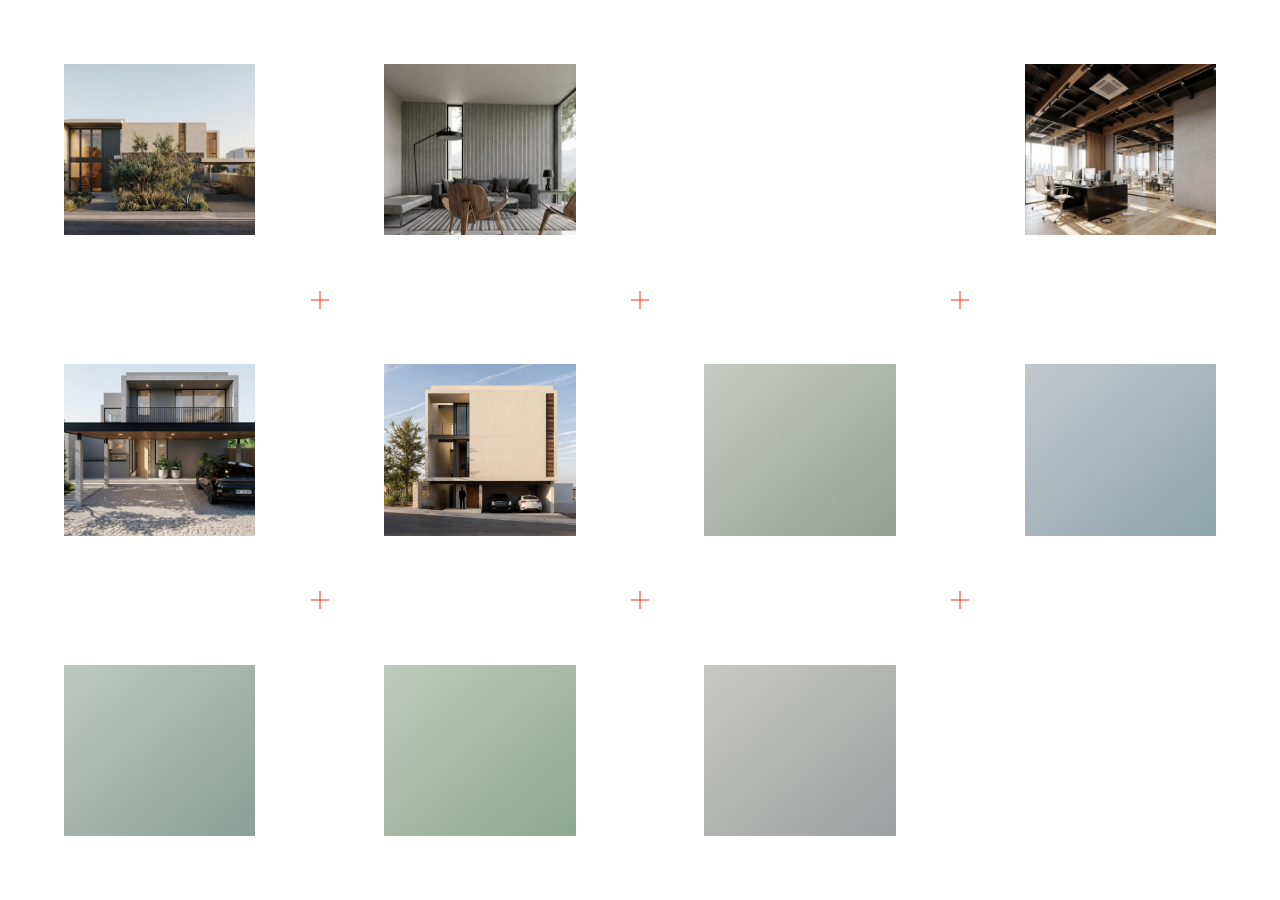
==== commit ffecafad: "Rediseño completo: landing grid intro, split-screen nosotros, headers editoriales - Landing: intro a" ====
--- a/index.html
+++ b/index.html
@@ -62,6 +62,7 @@
       <div class="l-featured__frame" id="l-featured-frame">
         <!-- Contenido generado por JS -->
       </div>
+      <div class="l-featured__indicator" id="l-featured-indicator"></div>
       <p class="l-featured__label" id="l-featured-label"></p>
     </div>
 
--- a/css/landing.css
+++ b/css/landing.css
@@ -73,7 +73,7 @@
 }
 
 .l-nav__logo svg {
-  height: 36px;
+  height: 47px;
   width: auto;
   fill: var(--color-dark);
   display: block;
@@ -126,7 +126,7 @@
   position: relative;
   height: clamp(1.6rem, 3.2vw, 4.2rem);
   font-size: clamp(1.2rem, 2.4vw, 3.2rem);
-  margin-top: 0.18em;
+  margin-top: -0.18em;
   overflow: visible;
 }
 
@@ -161,26 +161,70 @@
   width: 60%;
   height: 100%;
   max-height: 100%;
-  overflow: hidden;
-  transform: scale(0.06);
+  /* Scroll horizontal de imágenes */
+  display: flex;
+  flex-direction: row;
+  align-items: stretch;
+  gap: 3px;
+  overflow-x: auto;
+  overflow-y: hidden;
+  scroll-snap-type: x mandatory;
+  scrollbar-width: none;
+  /* Aparición editorial: fade + subida suave */
   opacity: 0;
+  transform: translateY(12px);
   transition:
-    transform 0.75s cubic-bezier(0.22, 1, 0.36, 1),
-    opacity   0.4s  ease;
-}
+    opacity   0.55s ease,
+    transform 0.65s cubic-bezier(0.22, 1, 0.36, 1);
+}
+
+.l-featured__frame::-webkit-scrollbar { display: none; }
 
 .l-featured__frame.is-visible {
-  transform: scale(1);
   opacity: 1;
-}
-
-.l-featured__frame img,
+  transform: translateY(0);
+}
+
+/* Cada imagen mantiene su proporción natural */
+.l-featured__frame img {
+  flex-shrink: 0;
+  height: 100%;
+  width: auto;
+  display: block;
+  scroll-snap-align: start;
+}
+
+/* Placeholder degradado: ocupa todo el ancho */
 .l-featured__frame .l-featured__bg {
+  flex-shrink: 0;
   width: 100%;
   height: 100%;
-  object-fit: cover;
-  display: block;
-}
+  display: block;
+  scroll-snap-align: start;
+}
+
+/* ── Indicador de imágenes (líneas) ─────────────────────────────────────── */
+
+.l-featured__indicator {
+  width: 60%;
+  display: flex;
+  gap: 4px;
+  align-items: stretch;
+}
+
+.l-indicator__seg {
+  flex: 1;
+  height: 1px;
+  background: rgba(26,28,26,0.15);
+  transition: background 0.3s ease;
+}
+
+.l-indicator__seg--active {
+  background: var(--color-dark);
+}
+
+@media (max-width: 768px) { .l-featured__indicator { width: 88%; } }
+@media (max-width: 480px) { .l-featured__indicator { width: 96%; } }
 
 .l-featured__label {
   font-size: 0.72rem;
@@ -218,9 +262,12 @@
   cursor: pointer;
   position: relative;
   transition: transform 0.2s var(--ease);
+  outline: none;
 }
 
 .l-thumb:hover { transform: scale(1.08); }
+.l-thumb:focus,
+.l-thumb:focus-visible { outline: none !important; box-shadow: none !important; }
 
 .l-thumb img,
 .l-thumb__bg {
@@ -230,33 +277,50 @@
   display: block;
   filter: grayscale(100%);
   transition: filter 0.5s ease;
-}
-
-/* Flash rojo → color al hacer hover */
-.l-thumb:hover img,
-.l-thumb:hover .l-thumb__bg {
-  animation: thumb-flash 0.65s ease forwards;
-}
-
-@keyframes thumb-flash {
-  0%   { filter: grayscale(100%); }
-  42%  { filter: grayscale(0%) sepia(1) saturate(8) hue-rotate(-20deg) brightness(0.8); }
-  100% { filter: grayscale(0%); }
 }
 
 /* Miniatura activa: permanece en color */
 .l-thumb--active img,
 .l-thumb--active .l-thumb__bg {
   filter: grayscale(0%);
-  animation: none;
-}
-
-.l-thumb--active::after {
-  content: '';
+}
+
+/* ── Ícono semilla sobre la miniatura ───────────────────────────────────── */
+
+.l-thumb__icon {
   position: absolute;
   inset: 0;
-  box-shadow: inset 0 0 0 2px var(--color-red);
+  display: flex;
+  align-items: center;
+  justify-content: center;
+  background: rgba(0, 0, 0, 0.28);
+  opacity: 0;
+  transition: opacity 0.28s ease;
   pointer-events: none;
+  z-index: 2;
+}
+
+.l-thumb:hover .l-thumb__icon   { opacity: 1; }
+.l-thumb--active .l-thumb__icon { opacity: 1; }
+
+/* SVG: contorno blanco por defecto (hover) */
+.l-thumb__icon svg {
+  width: 52%;
+  height: 52%;
+}
+
+.l-thumb__icon svg path {
+  fill: none;
+  stroke: #fff;
+  stroke-width: 18;
+  stroke-linejoin: round;
+  transition: fill 0.22s ease, stroke 0.22s ease;
+}
+
+/* Activo: semilla rellena */
+.l-thumb--active .l-thumb__icon svg path {
+  fill: #fff;
+  stroke: none;
 }
 
 /* ── Responsive ──────────────────────────────────────────────────────────── */
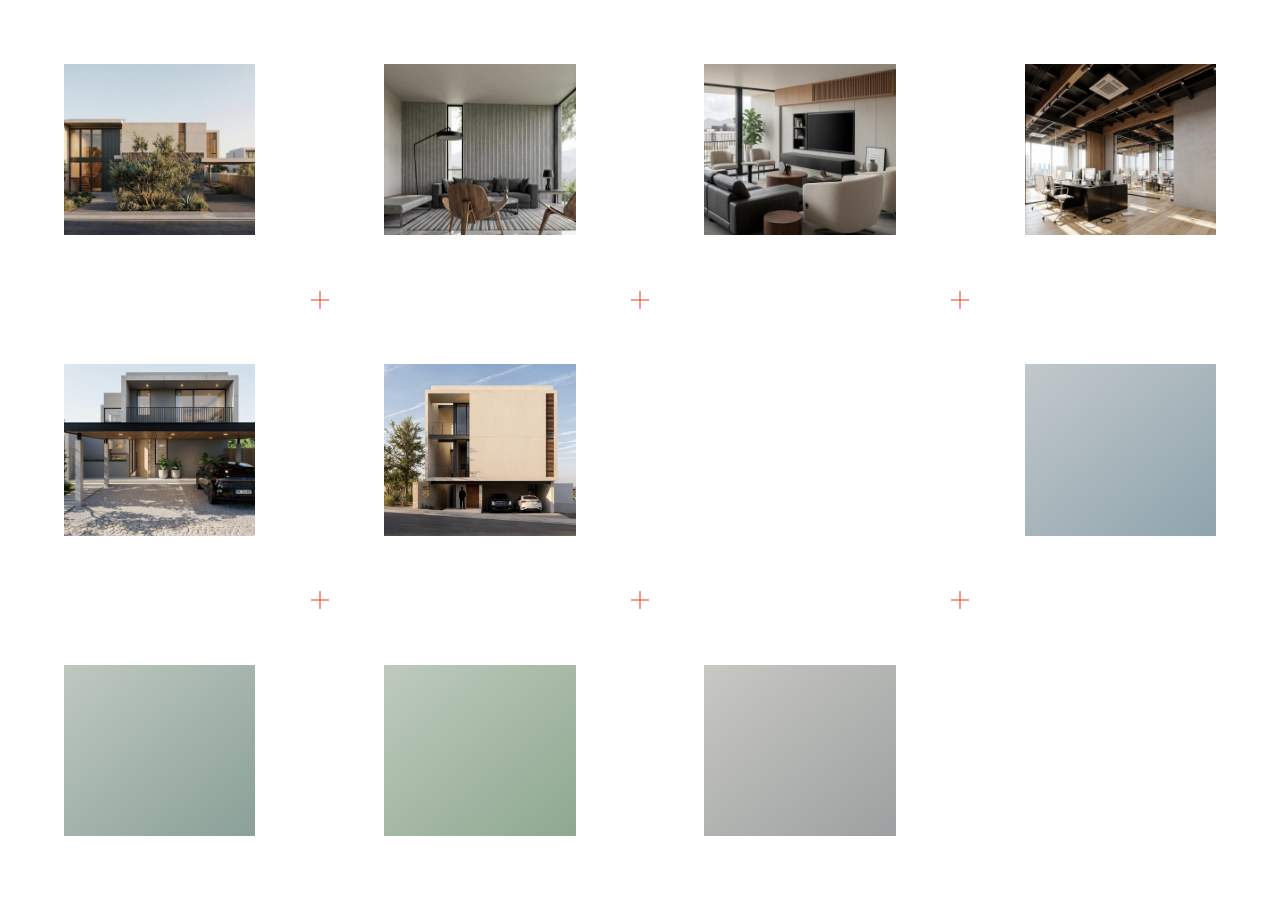
==== commit d672d38f: "Sincronizar todos los cambios pendientes al proyecto principal - Nosotros: cita al final, fuente 30%" ====
--- a/index.html
+++ b/index.html
@@ -23,15 +23,35 @@
 
     <!-- Navegación superior -->
     <nav class="l-nav">
-      <a href="#" class="l-nav__logo">
-        <svg viewBox="0 0 554.93 656.02" xmlns="http://www.w3.org/2000/svg" aria-label="E·LA">
-          <path d="m66.6,595.78v-126.93h93.81v6.18h-87.25v51.49h77.32v5.99h-77.32v57.1h88.18v6.18h-94.73Z"/>
-          <polygon points="499.99 595.78 443.81 468.85 436.9 468.85 381.33 589.61 301.36 589.61 301.36 468.85 294.61 468.85 294.61 595.78 378.48 595.78 381.48 595.78 386.34 595.78 404.89 554.97 440.44 478.21 472.76 551 440.44 551 440.44 558.94 476.29 558.94 492.69 595.78 499.99 595.78"/>
-          <path d="m254.1,537.54c-.39-2.25-.93-3.83-1.78-6.31-1.11-3.24-2.18-5.62-2.48-6.27-.8-1.77-2.86-6.06-6.66-11.43-4.28-6.04-7.18-8.39-8.74-9.53-.78-.57-2.58-1.33-3.39-1.73-.36-.04-.73-.07-1.12-.05-1.93.08-3.39.92-3.87,1.2-1.03.61-1.89,1.4-3.46,3.58-.76,1.05-2.09,2.99-4.16,6.92-.61,1.16-1.66,3.2-2.86,5.85-.28.62-1.17,2.59-2.22,5.26-1.8,4.53-2.9,8.1-3.29,9.37-.56,1.84-.96,3.4-1.76,6.52-.41,1.6-.74,2.94-.94,4.77-.15,1.35-.25,2.36-.06,3.7.05.35.3,2.02,1.34,3.98.23.44,1.24,2.28,3.34,4.1,1.43,1.24,2.84,1.9,5.64,3.22.97.46,3.09,1.42,5.92,2.36.39.13.74.24,1.07.35.9.03,6.15.57,6.36.56,2.59-.17,4.48-.86,6.02-1.43,3.36-1.25,5.65-2.86,7.22-3.99,1-.72,2.66-1.91,4.51-3.83,1.21-1.25,2.47-2.55,3.63-4.65,1.53-2.76,1.95-5.17,2.03-5.66.43-2.66.08-4.7-.29-6.84Z"/>
-          <path d="m238.96,395.12c.62-9.33,1.33-16.88,1.81-21.59.34-3.32,1.06-10.2,2.23-18.96.91-6.83,1.7-11.95,2.47-16.88,1.21-7.77,1.82-11.66,2.83-17.12,1.16-6.26,2.56-13.71,5.12-23.24,1.04-3.85,2-7.06,2.71-9.36l1.8-6.73,1.45-4.1,1.87-6.3,1.51-4.95,1.8-5.81,3.31-10.15,3.75-12.37,3.44-12.43,2.32-9.26,3.12-15.76.8-5.69,1.04-7.88.8-14.38.16-15.6-.24-18.84-.48-17.22-.71-20.55-.89-12.02-1.2-16.57-1.2-13.89-1.39-15.12c-2.22-.27-4.47-.43-6.82-.33-11.75.48-20.69,5.62-23.61,7.34-6.27,3.7-11.5,8.51-21.09,21.82-4.63,6.42-12.73,18.24-25.36,42.22-3.72,7.06-10.12,19.51-17.44,35.66-1.71,3.76-7.11,15.78-13.57,32.08-10.95,27.65-17.71,49.39-20.07,57.13-3.41,11.21-5.86,20.73-10.75,39.77-2.51,9.75-4.52,17.95-5.72,29.07-.89,8.24-1.52,14.38-.36,22.55.3,2.13,1.85,12.34,8.14,24.27,1.43,2.71,7.54,13.92,20.34,24.99,8.73,7.55,17.29,11.59,34.42,19.67,5.91,2.79,18.86,8.68,36.13,14.36,2.38.78,4.51,1.48,6.54,2.13.24-7.16.58-13.88.98-19.97Z"/>
-          <path d="m417.81,257.44c-2.37-13.72-5.68-23.36-10.86-38.47-6.77-19.75-13.32-34.28-15.13-38.24-4.91-10.77-17.43-36.94-40.62-69.72-26.08-36.86-43.8-51.2-53.32-58.12-4.77-3.46-9.56-6.53-14.53-8.94l1.56,8.64c2.94,16.23,5.17,30.11,6.81,40.85,3.79,24.91,5.21,38.61,5.6,42.5.78,7.73,1.61,17.29,2.05,28.01.11,2.79.36,9.69.3,18.23-.03,4.23-.12,6.95-.18,8.44-.24,5.99-.63,10.4-.72,11.38-.22,2.44-.61,6.15-1.27,10.64-.5,3.43-.96,5.9-1.87,10.83-.56,3.04-1.35,7.27-2.47,12.54-.93,4.37-1.48,6.57-2.65,11.56-1.16,4.95-.79,3.51-4.52,20-3.25,14.38-3.56,15.58-4.34,19.63-1.1,5.69-1.88,10.53-2.41,14.01-.54,3.53-1.18,8.18-1.87,14.25-1.14,10.14-1.41,15.73-2.05,23.73-.62,7.78-1.56,15.85-3.43,31.99-1.3,11.2-1.84,14.97-3.43,28.56-.16,1.38-.56,4.8-1.14,9.42-.47,3.76-.9,6.99-1.24,9.48,5.52.17,9.38-.05,10.68-.13,15.82-1.06,27.3-5.24,36.71-8.74,20.51-7.64,34.47-17.46,44.06-24.32,6.12-4.37,16.2-11.64,27.53-23.37,7.36-7.61,15.05-15.58,22.15-28.34,9.36-16.82,11.89-31.56,12.37-34.53,2.63-16.21.48-28.67-1.78-41.74Z"/>
-        </svg>
-      </a>
+
+      <!-- Logo + tagline "landa es / frase" -->
+      <div class="l-nav__brand">
+        <a href="#" class="l-nav__logo" aria-label="Estudio Landa — Inicio">
+          <svg viewBox="0 0 554.93 656.02" xmlns="http://www.w3.org/2000/svg" aria-hidden="true">
+            <path d="m66.6,595.78v-126.93h93.81v6.18h-87.25v51.49h77.32v5.99h-77.32v57.1h88.18v6.18h-94.73Z"/>
+            <polygon points="499.99 595.78 443.81 468.85 436.9 468.85 381.33 589.61 301.36 589.61 301.36 468.85 294.61 468.85 294.61 595.78 378.48 595.78 381.48 595.78 386.34 595.78 404.89 554.97 440.44 478.21 472.76 551 440.44 551 440.44 558.94 476.29 558.94 492.69 595.78 499.99 595.78"/>
+            <path d="m254.1,537.54c-.39-2.25-.93-3.83-1.78-6.31-1.11-3.24-2.18-5.62-2.48-6.27-.8-1.77-2.86-6.06-6.66-11.43-4.28-6.04-7.18-8.39-8.74-9.53-.78-.57-2.58-1.33-3.39-1.73-.36-.04-.73-.07-1.12-.05-1.93.08-3.39.92-3.87,1.2-1.03.61-1.89,1.4-3.46,3.58-.76,1.05-2.09,2.99-4.16,6.92-.61,1.16-1.66,3.2-2.86,5.85-.28.62-1.17,2.59-2.22,5.26-1.8,4.53-2.9,8.1-3.29,9.37-.56,1.84-.96,3.4-1.76,6.52-.41,1.6-.74,2.94-.94,4.77-.15,1.35-.25,2.36-.06,3.7.05.35.3,2.02,1.34,3.98.23.44,1.24,2.28,3.34,4.1,1.43,1.24,2.84,1.9,5.64,3.22.97.46,3.09,1.42,5.92,2.36.39.13.74.24,1.07.35.9.03,6.15.57,6.36.56,2.59-.17,4.48-.86,6.02-1.43,3.36-1.25,5.65-2.86,7.22-3.99,1-.72,2.66-1.91,4.51-3.83,1.21-1.25,2.47-2.55,3.63-4.65,1.53-2.76,1.95-5.17,2.03-5.66.43-2.66.08-4.7-.29-6.84Z"/>
+            <path d="m238.96,395.12c.62-9.33,1.33-16.88,1.81-21.59.34-3.32,1.06-10.2,2.23-18.96.91-6.83,1.7-11.95,2.47-16.88,1.21-7.77,1.82-11.66,2.83-17.12,1.16-6.26,2.56-13.71,5.12-23.24,1.04-3.85,2-7.06,2.71-9.36l1.8-6.73,1.45-4.1,1.87-6.3,1.51-4.95,1.8-5.81,3.31-10.15,3.75-12.37,3.44-12.43,2.32-9.26,3.12-15.76.8-5.69,1.04-7.88.8-14.38.16-15.6-.24-18.84-.48-17.22-.71-20.55-.89-12.02-1.2-16.57-1.2-13.89-1.39-15.12c-2.22-.27-4.47-.43-6.82-.33-11.75.48-20.69,5.62-23.61,7.34-6.27,3.7-11.5,8.51-21.09,21.82-4.63,6.42-12.73,18.24-25.36,42.22-3.72,7.06-10.12,19.51-17.44,35.66-1.71,3.76-7.11,15.78-13.57,32.08-10.95,27.65-17.71,49.39-20.07,57.13-3.41,11.21-5.86,20.73-10.75,39.77-2.51,9.75-4.52,17.95-5.72,29.07-.89,8.24-1.52,14.38-.36,22.55.3,2.13,1.85,12.34,8.14,24.27,1.43,2.71,7.54,13.92,20.34,24.99,8.73,7.55,17.29,11.59,34.42,19.67,5.91,2.79,18.86,8.68,36.13,14.36,2.38.78,4.51,1.48,6.54,2.13.24-7.16.58-13.88.98-19.97Z"/>
+            <path d="m417.81,257.44c-2.37-13.72-5.68-23.36-10.86-38.47-6.77-19.75-13.32-34.28-15.13-38.24-4.91-10.77-17.43-36.94-40.62-69.72-26.08-36.86-43.8-51.2-53.32-58.12-4.77-3.46-9.56-6.53-14.53-8.94l1.56,8.64c2.94,16.23,5.17,30.11,6.81,40.85,3.79,24.91,5.21,38.61,5.6,42.5.78,7.73,1.61,17.29,2.05,28.01.11,2.79.36,9.69.3,18.23-.03,4.23-.12,6.95-.18,8.44-.24,5.99-.63,10.4-.72,11.38-.22,2.44-.61,6.15-1.27,10.64-.5,3.43-.96,5.9-1.87,10.83-.56,3.04-1.35,7.27-2.47,12.54-.93,4.37-1.48,6.57-2.65,11.56-1.16,4.95-.79,3.51-4.52,20-3.25,14.38-3.56,15.58-4.34,19.63-1.1,5.69-1.88,10.53-2.41,14.01-.54,3.53-1.18,8.18-1.87,14.25-1.14,10.14-1.41,15.73-2.05,23.73-.62,7.78-1.56,15.85-3.43,31.99-1.3,11.2-1.84,14.97-3.43,28.56-.16,1.38-.56,4.8-1.14,9.42-.47,3.76-.9,6.99-1.24,9.48,5.52.17,9.38-.05,10.68-.13,15.82-1.06,27.3-5.24,36.71-8.74,20.51-7.64,34.47-17.46,44.06-24.32,6.12-4.37,16.2-11.64,27.53-23.37,7.36-7.61,15.05-15.58,22.15-28.34,9.36-16.82,11.89-31.56,12.37-34.53,2.63-16.21.48-28.67-1.78-41.74Z"/>
+          </svg>
+        </a>
+
+        <!-- Tagline: landa es + frase animada -->
+        <div class="l-nav__tagline">
+          <span class="l-nav__tl-name">landa <em>es</em></span>
+          <div class="l-nav__tl-phrases">
+            <span class="l-phrase">espacios que inspiran</span>
+            <span class="l-phrase">luz y materialidad</span>
+            <span class="l-phrase">narrativa espacial</span>
+            <span class="l-phrase">atmósferas sensoriales</span>
+            <span class="l-phrase">diseño atemporal</span>
+            <span class="l-phrase">conexión con el entorno</span>
+            <span class="l-phrase">detalle y esencia</span>
+            <span class="l-phrase">sensibilidad espacial</span>
+          </div>
+        </div>
+      </div><!-- /.l-nav__brand -->
+
       <div class="l-nav__links">
         <a href="portafolio.html" class="l-nav__link">Portafolio</a>
         <a href="nosotros.html"   class="l-nav__link">Nosotros</a>
@@ -39,23 +59,6 @@
         <a href="contacto.html"   class="l-nav__link">Contacto</a>
       </div>
     </nav>
-
-    <!-- Texto: landa es + frases rotantes -->
-    <div class="l-text">
-      <p class="l-text__headline">
-        <span class="l-text__landa">landa</span><span class="l-text__es"> es</span>
-      </p>
-      <div class="l-text__phrases" id="l-phrases">
-        <span class="l-phrase">espacios que inspiran</span>
-        <span class="l-phrase">luz y materialidad</span>
-        <span class="l-phrase">narrativa espacial</span>
-        <span class="l-phrase">atmósferas sensoriales</span>
-        <span class="l-phrase">diseño atemporal</span>
-        <span class="l-phrase">conexión con el entorno</span>
-        <span class="l-phrase">detalle y esencia</span>
-        <span class="l-phrase">sensibilidad espacial</span>
-      </div>
-    </div>
 
     <!-- Imagen destacada del proyecto (60 % centrada) -->
     <div class="l-featured">
--- a/css/landing.css
+++ b/css/landing.css
@@ -50,10 +50,9 @@
   height: 100dvh;
   overflow: hidden;
   display: grid;
-  grid-template-rows: auto auto 1fr auto;
+  grid-template-rows: auto 1fr auto;
   grid-template-areas:
     "nav"
-    "text"
     "featured"
     "thumbs";
   opacity: 0;
@@ -72,12 +71,54 @@
   padding: 1.4rem var(--gutter);
 }
 
+/* Logo + tagline agrupados a la izquierda */
+.l-nav__brand {
+  display: flex;
+  align-items: center;
+  gap: 1.8rem;
+}
+
 .l-nav__logo svg {
   height: 47px;
   width: auto;
   fill: var(--color-dark);
   display: block;
 }
+
+/* Tagline: "landa es" + frase rotatoria */
+.l-nav__tagline {
+  display: flex;
+  flex-direction: column;
+  justify-content: center;
+  gap: 0.22rem;
+  padding-left: 1.8rem;
+  border-left: 1px solid rgba(26,28,26,0.13);
+}
+
+.l-nav__tl-name {
+  font-size: 0.68rem;
+  font-weight: var(--w-medium);
+  letter-spacing: 0.22em;
+  text-transform: uppercase;
+  color: var(--color-dark);
+  line-height: 1;
+}
+
+.l-nav__tl-name em {
+  font-style: normal;
+  font-weight: var(--w-thin);
+}
+
+.l-nav__tl-phrases {
+  position: relative;
+  height: 1em;
+  font-size: 0.72rem;
+  letter-spacing: 0.01em;
+  overflow: hidden;
+  width: clamp(130px, 17vw, 230px);
+}
+
+/* Las frases heredan los estilos de .l-phrase (posición absoluta, animación) */
 
 .l-nav__links {
   display: flex;
@@ -96,39 +137,7 @@
 
 .l-nav__link:hover { opacity: 1; }
 
-/* ── Texto: landa es + frases ────────────────────────────────────────────── */
-
-.l-text {
-  grid-area: text;
-  padding: 0 var(--gutter) 1.2rem;
-}
-
-.l-text__headline {
-  display: block;
-  line-height: 1;
-}
-
-.l-text__landa {
-  font-size: clamp(2.8rem, 6.5vw, 8.5rem);
-  font-weight: var(--w-bold);
-  letter-spacing: -0.05em;
-  color: var(--color-dark);
-}
-
-.l-text__es {
-  font-size: clamp(1.9rem, 4.3vw, 5.7rem);
-  font-weight: var(--w-regular);
-  letter-spacing: -0.04em;
-  color: var(--color-dark);
-}
-
-.l-text__phrases {
-  position: relative;
-  height: clamp(1.6rem, 3.2vw, 4.2rem);
-  font-size: clamp(1.2rem, 2.4vw, 3.2rem);
-  margin-top: -0.18em;
-  overflow: visible;
-}
+/* .l-text eliminado — "landa es" + frases ahora viven en .l-nav__tagline */
 
 .l-phrase {
   position: absolute;
@@ -136,7 +145,8 @@
   white-space: nowrap;
   font-size: 1em;
   font-weight: var(--w-light);
-  letter-spacing: -0.04em;
+  font-style: italic;
+  letter-spacing: 0;
   line-height: 1;
   color: var(--color-dark);
   opacity: 0;
@@ -325,17 +335,22 @@
 
 /* ── Responsive ──────────────────────────────────────────────────────────── */
 
+@media (max-width: 900px) {
+  /* En tablets: esconder las frases, mantener "landa es" */
+  .l-nav__tl-phrases { display: none; }
+}
+
 @media (max-width: 768px) {
   .l-featured__frame { width: 88%; }
-
-  .l-text__landa { font-size: clamp(2.2rem, 11vw, 4rem); }
-  .l-text__es    { font-size: clamp(1.5rem, 7.3vw, 2.7rem); }
-  .l-text__phrases { font-size: clamp(1rem, 5.5vw, 2rem); }
-
   .l-nav__links { gap: 1.2rem; }
 }
 
+@media (max-width: 600px) {
+  /* En móvil: ocultar todo el tagline */
+  .l-nav__tagline { display: none; }
+}
+
 @media (max-width: 480px) {
-  .l-nav__link { font-size: 0.62rem; letter-spacing: 0.1em; }
+  .l-nav__link       { font-size: 0.62rem; letter-spacing: 0.1em; }
   .l-featured__frame { width: 96%; }
 }
